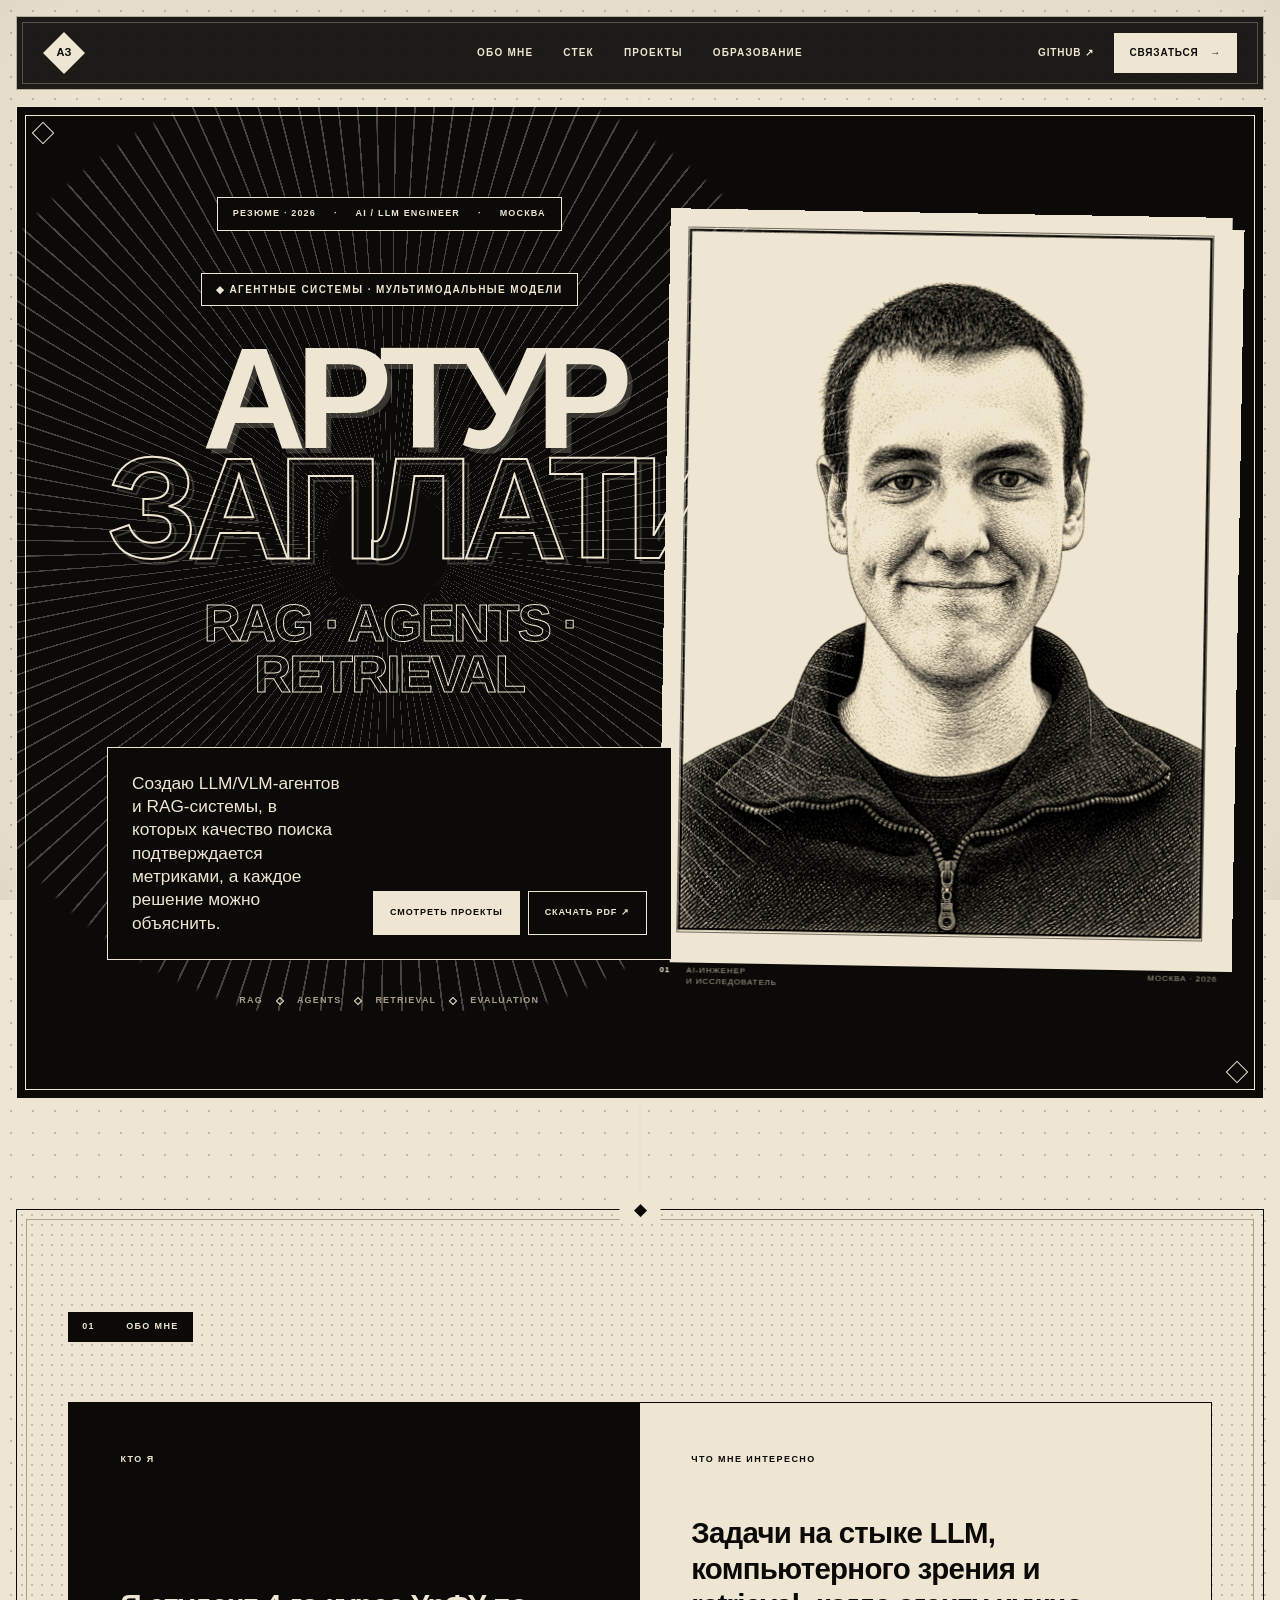
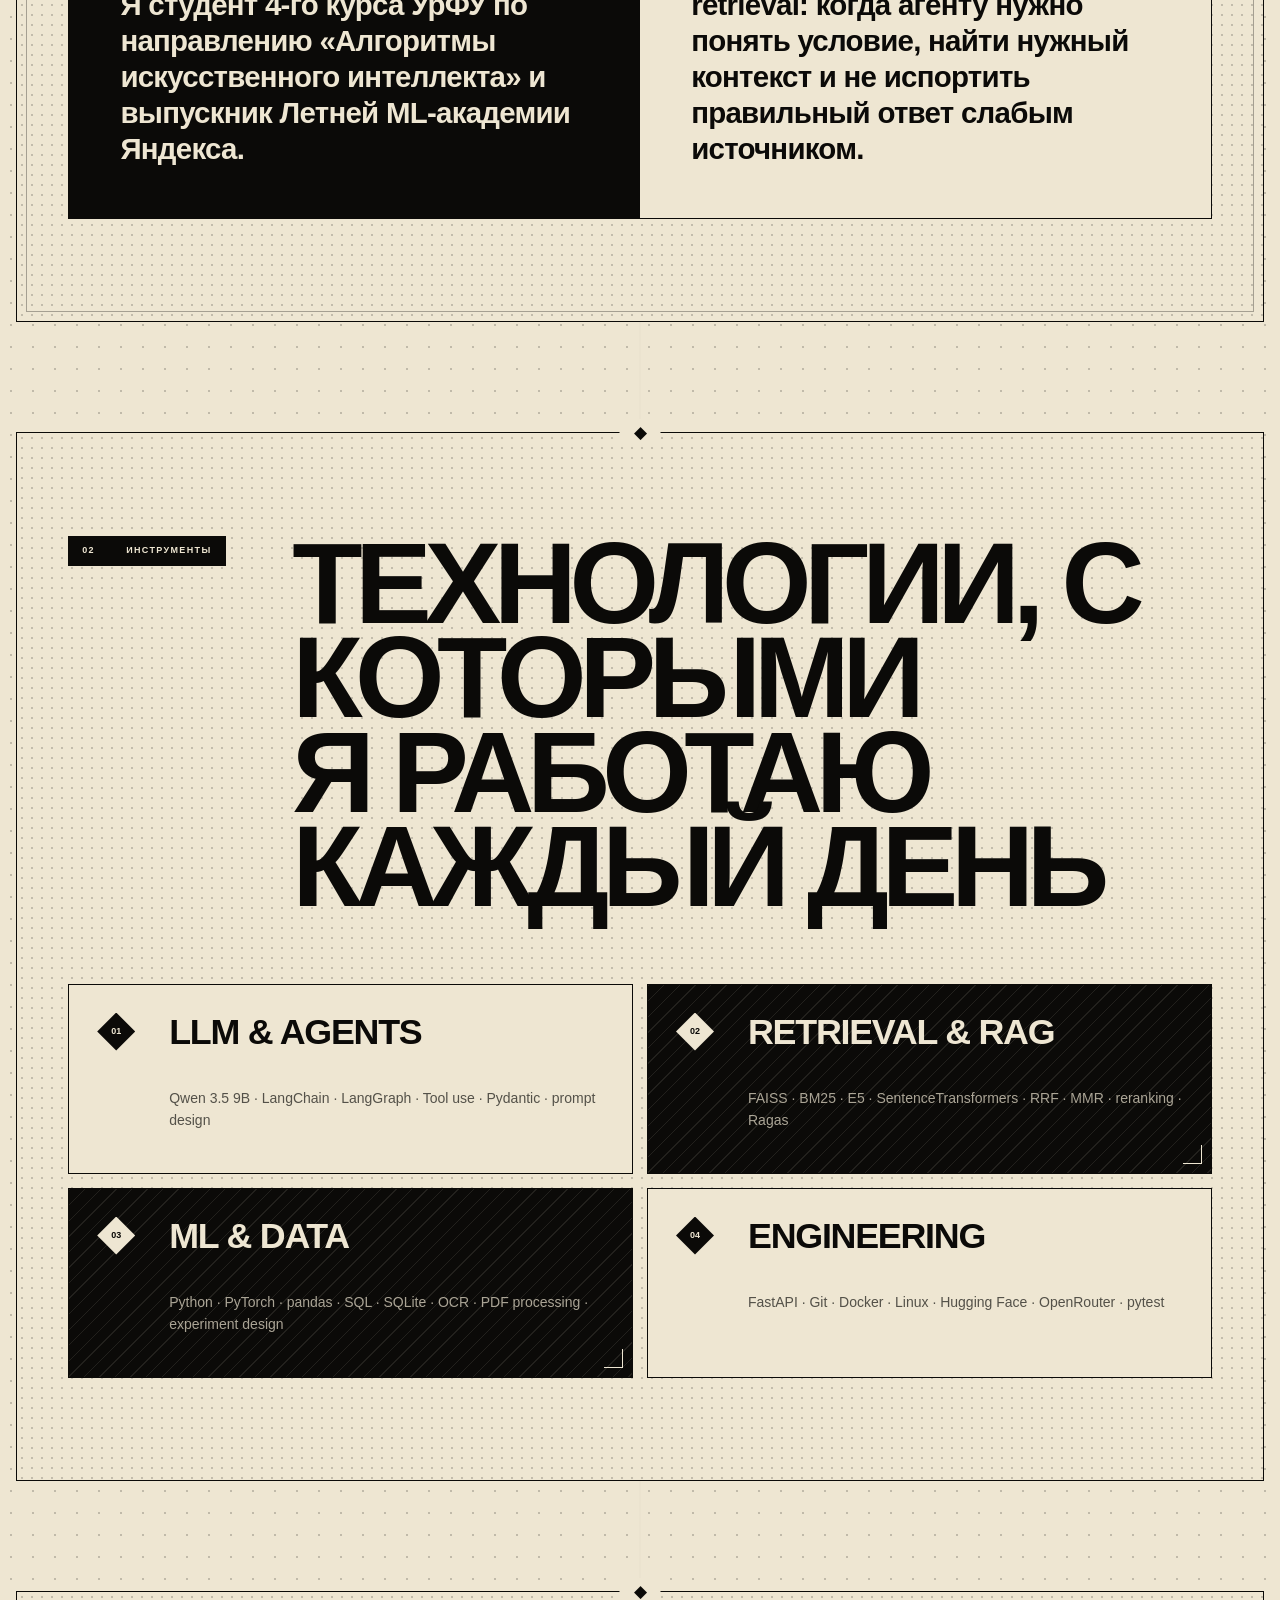
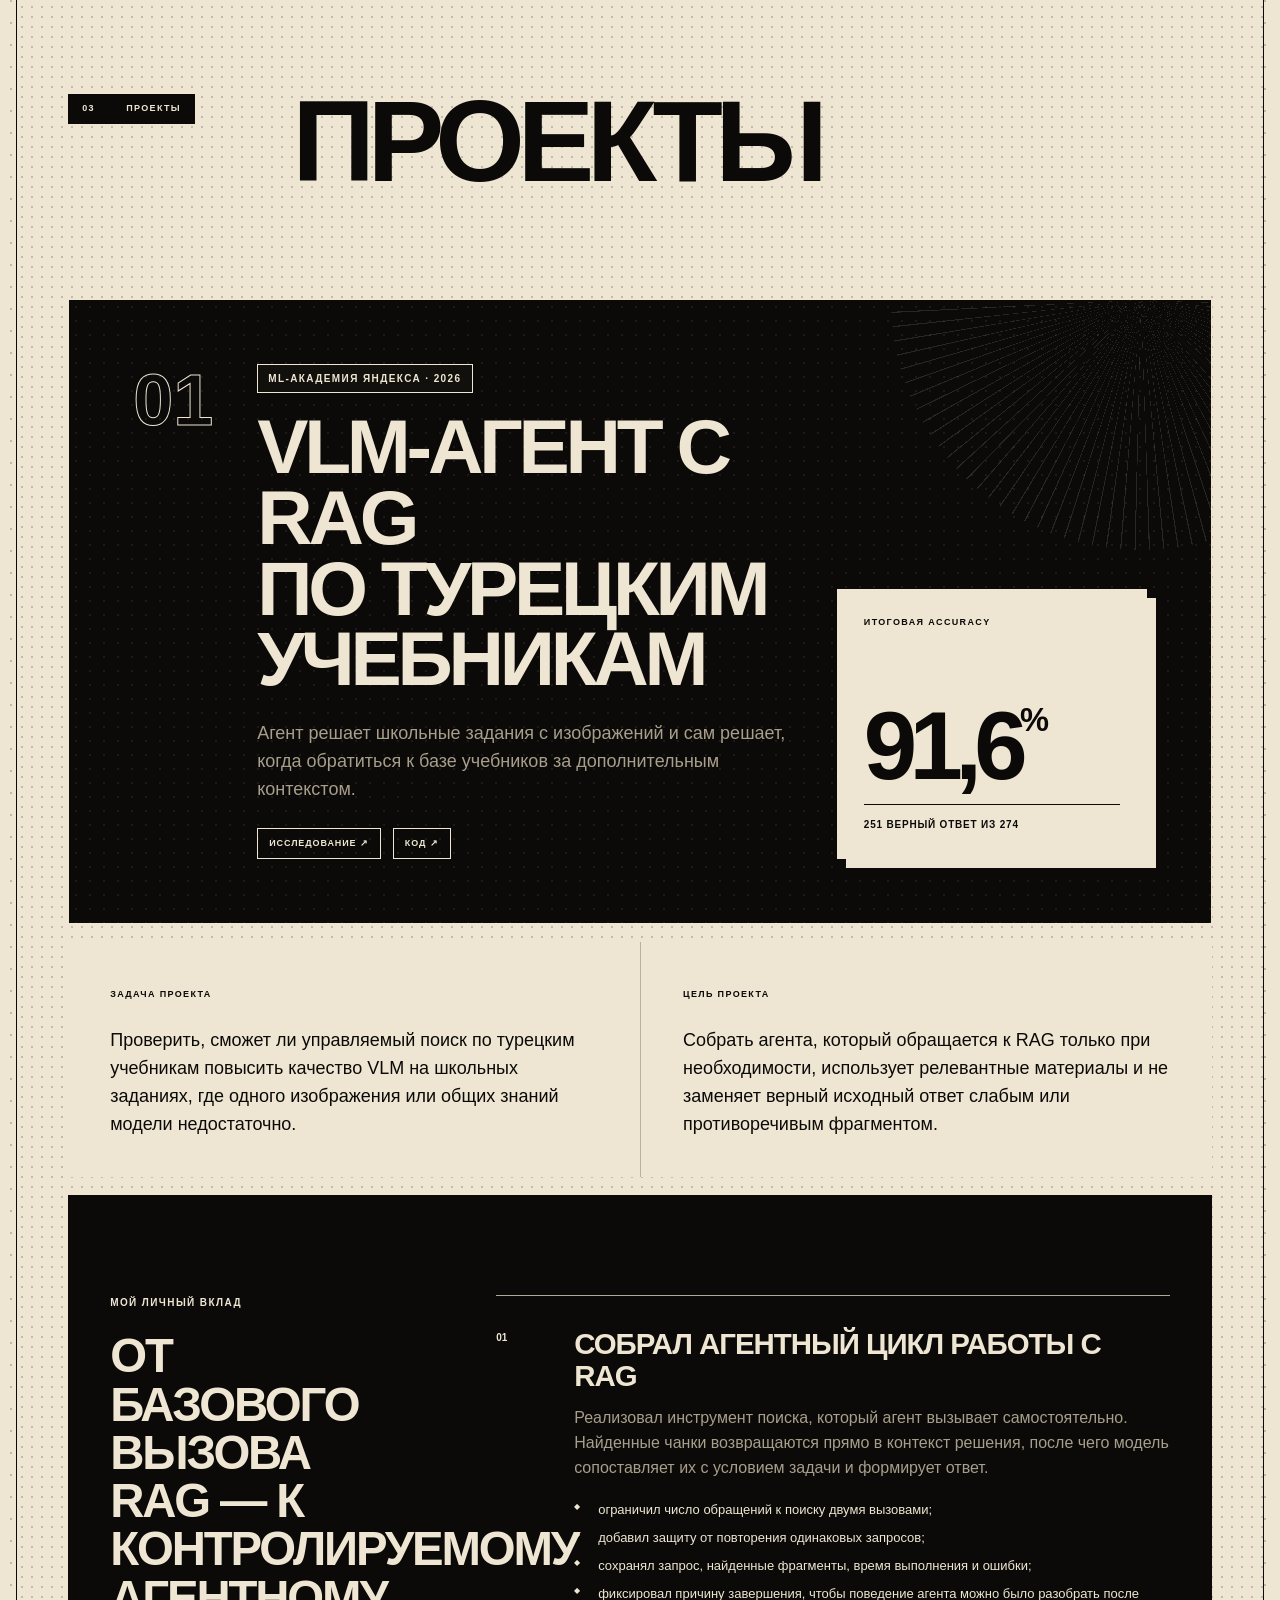
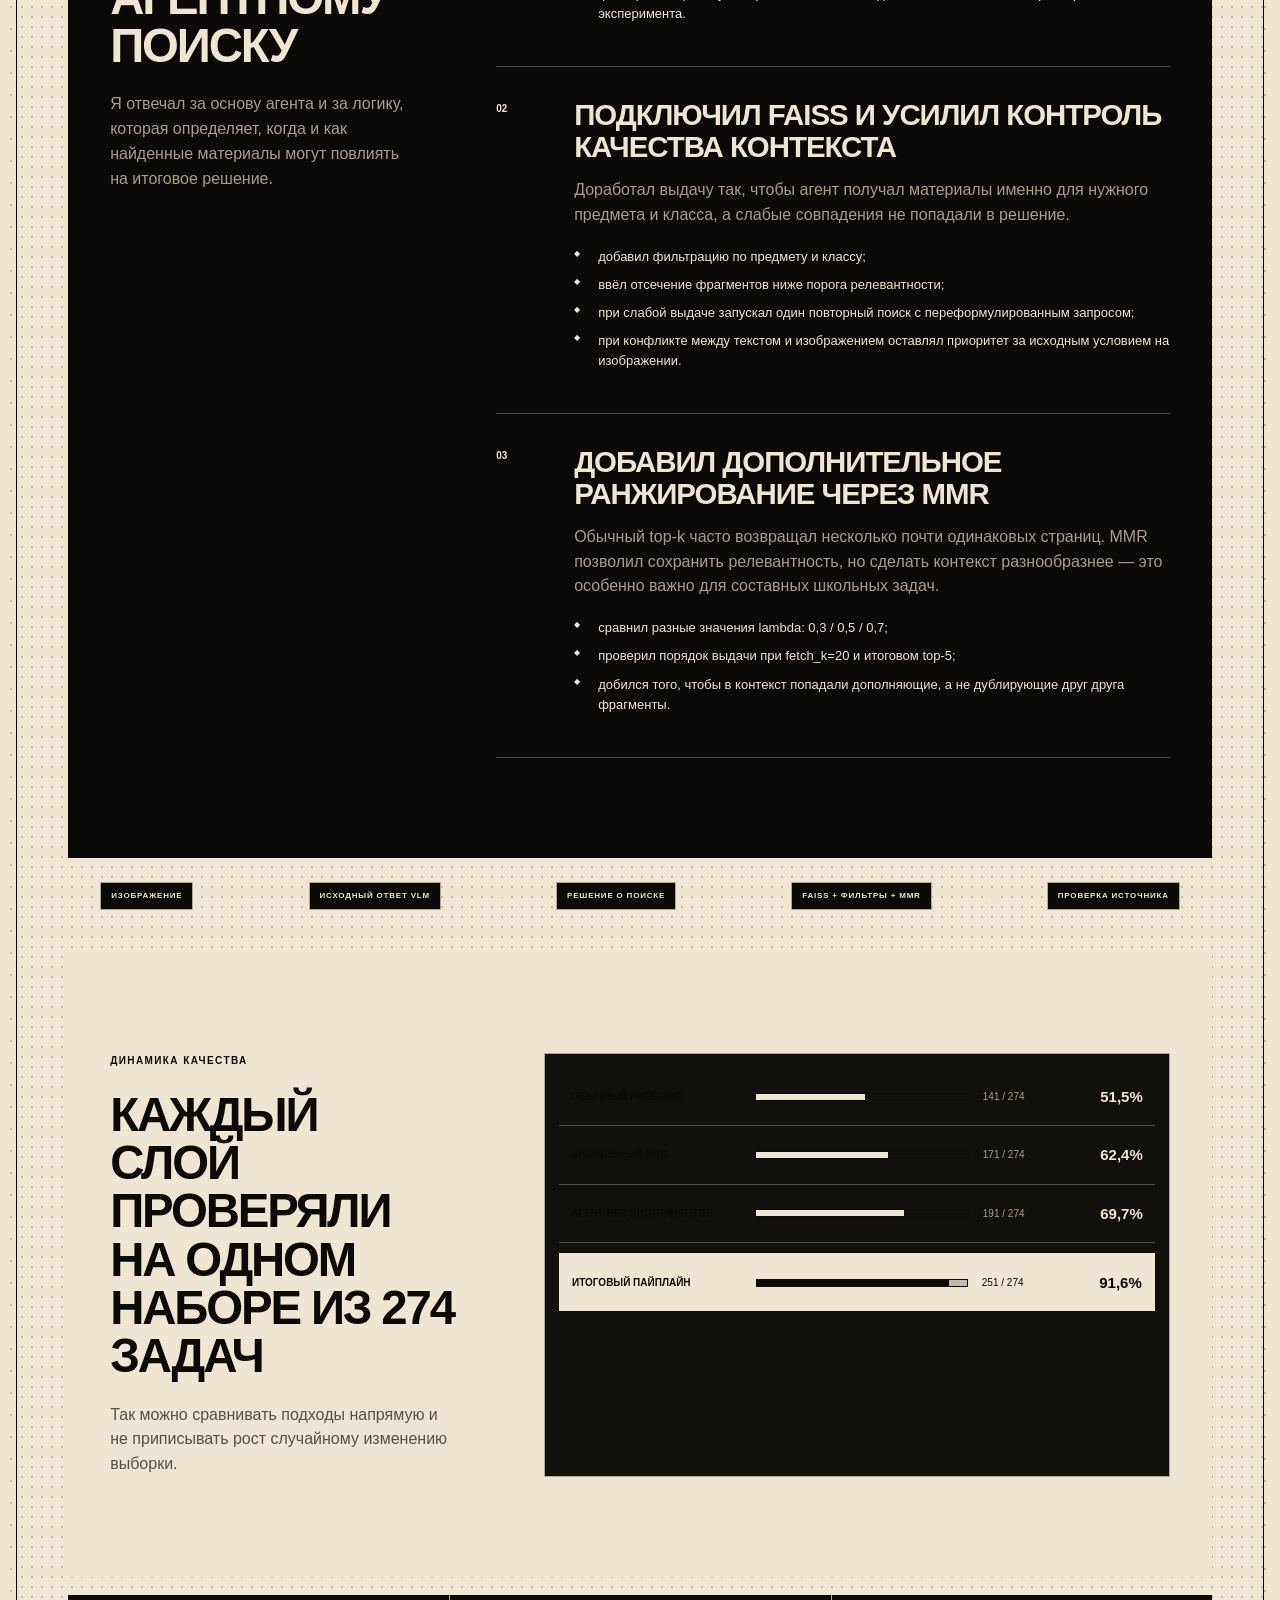
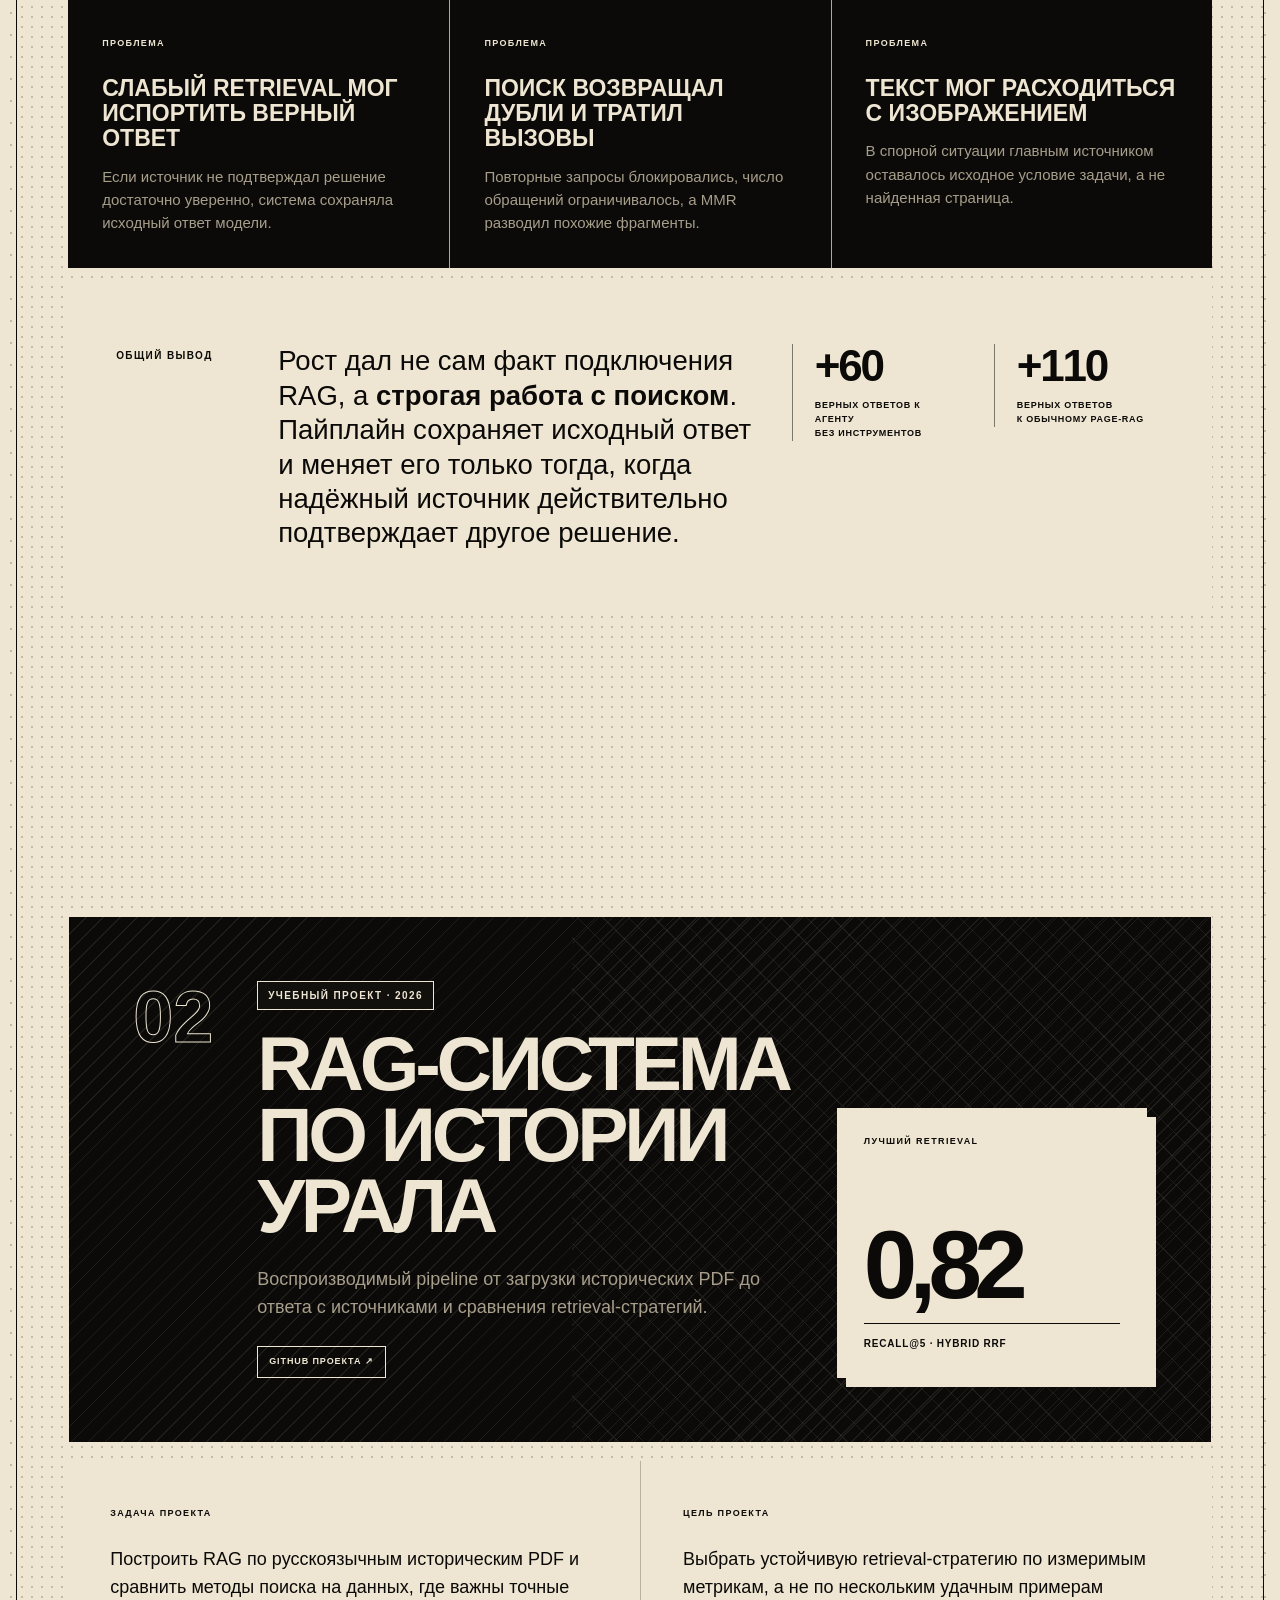
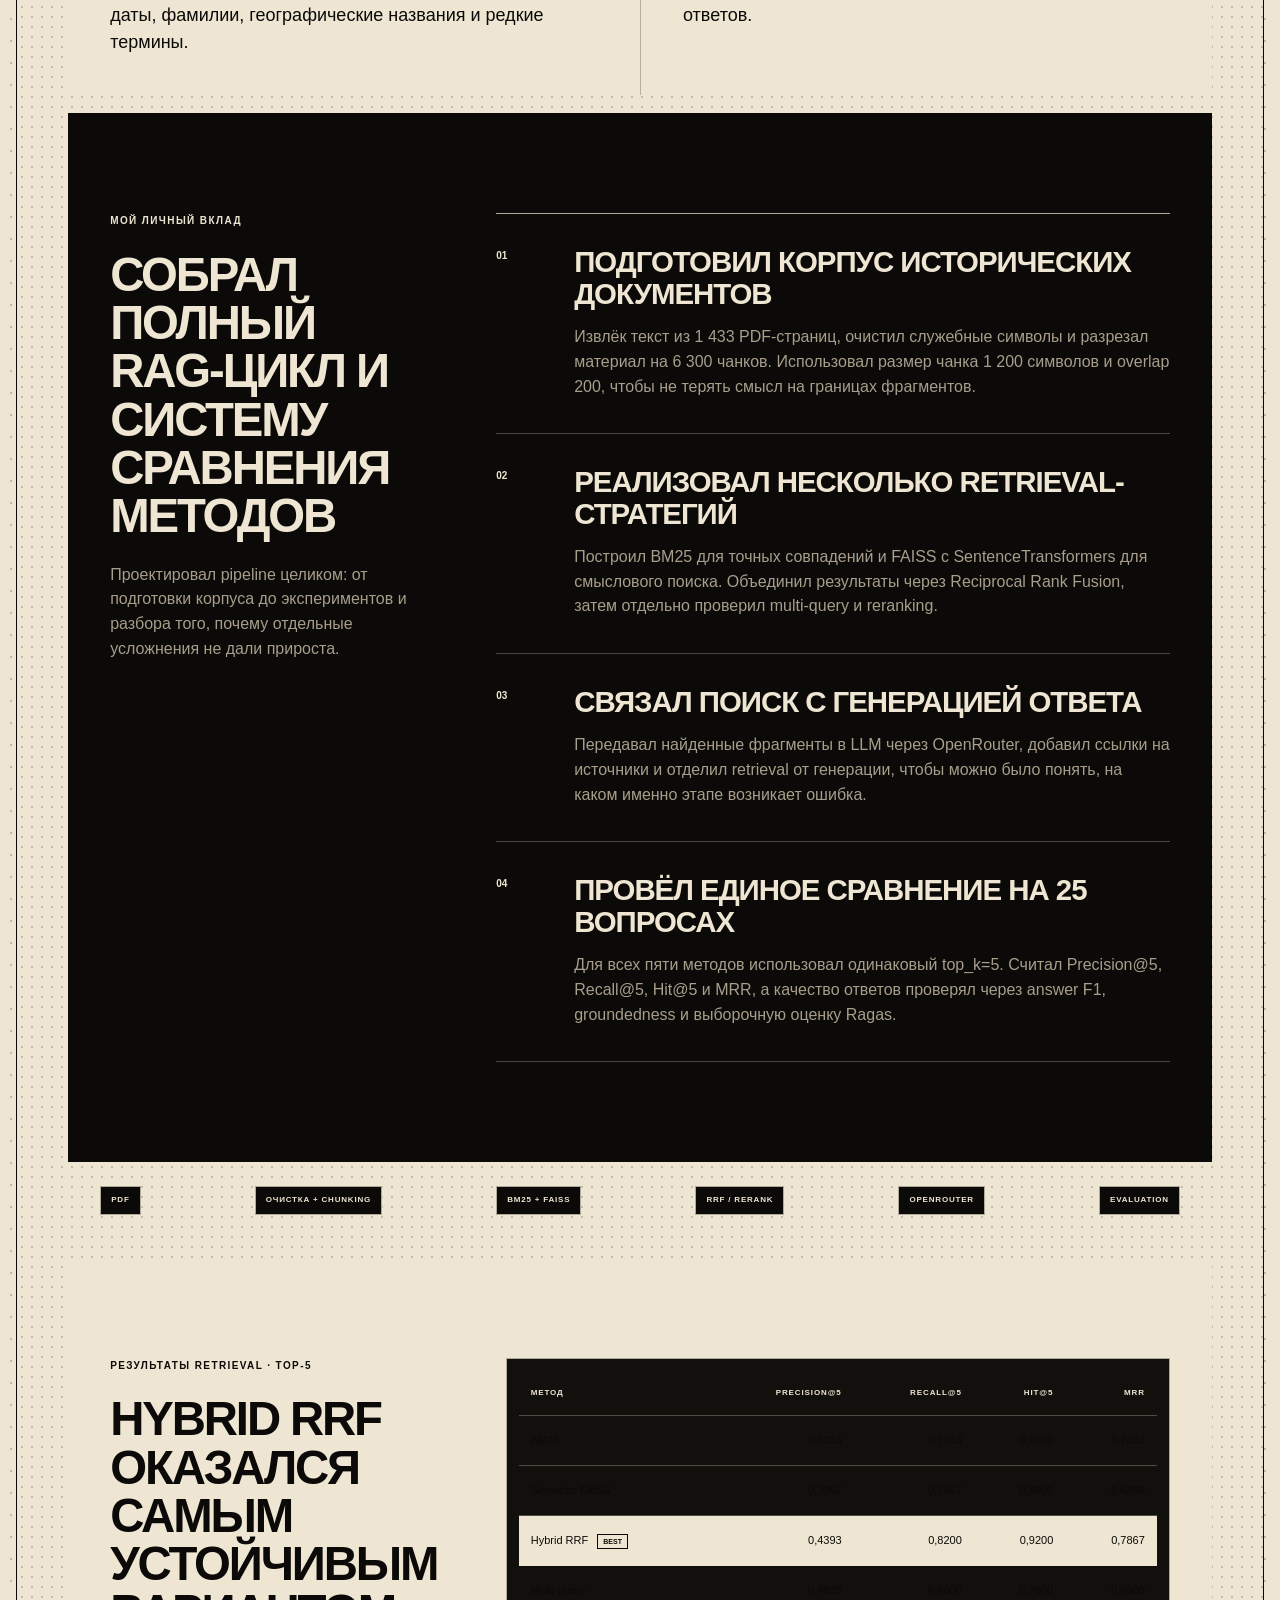
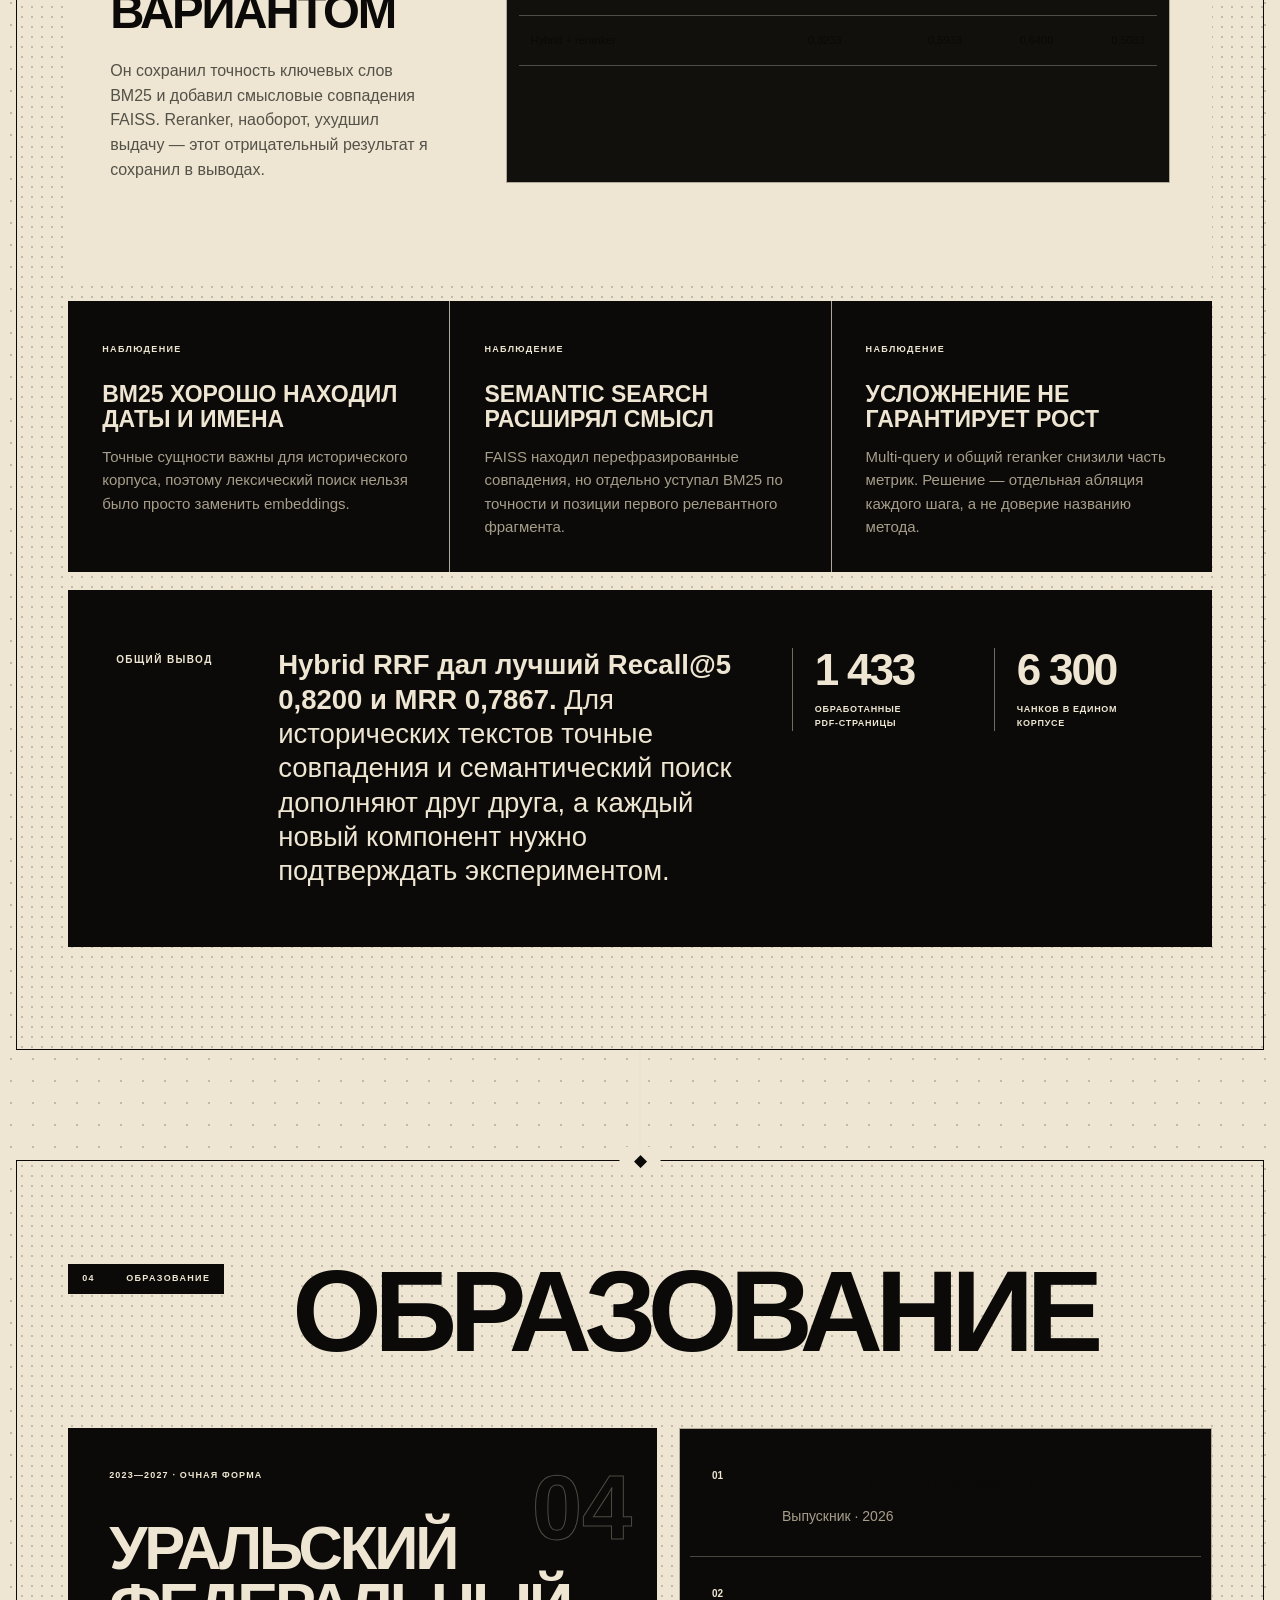
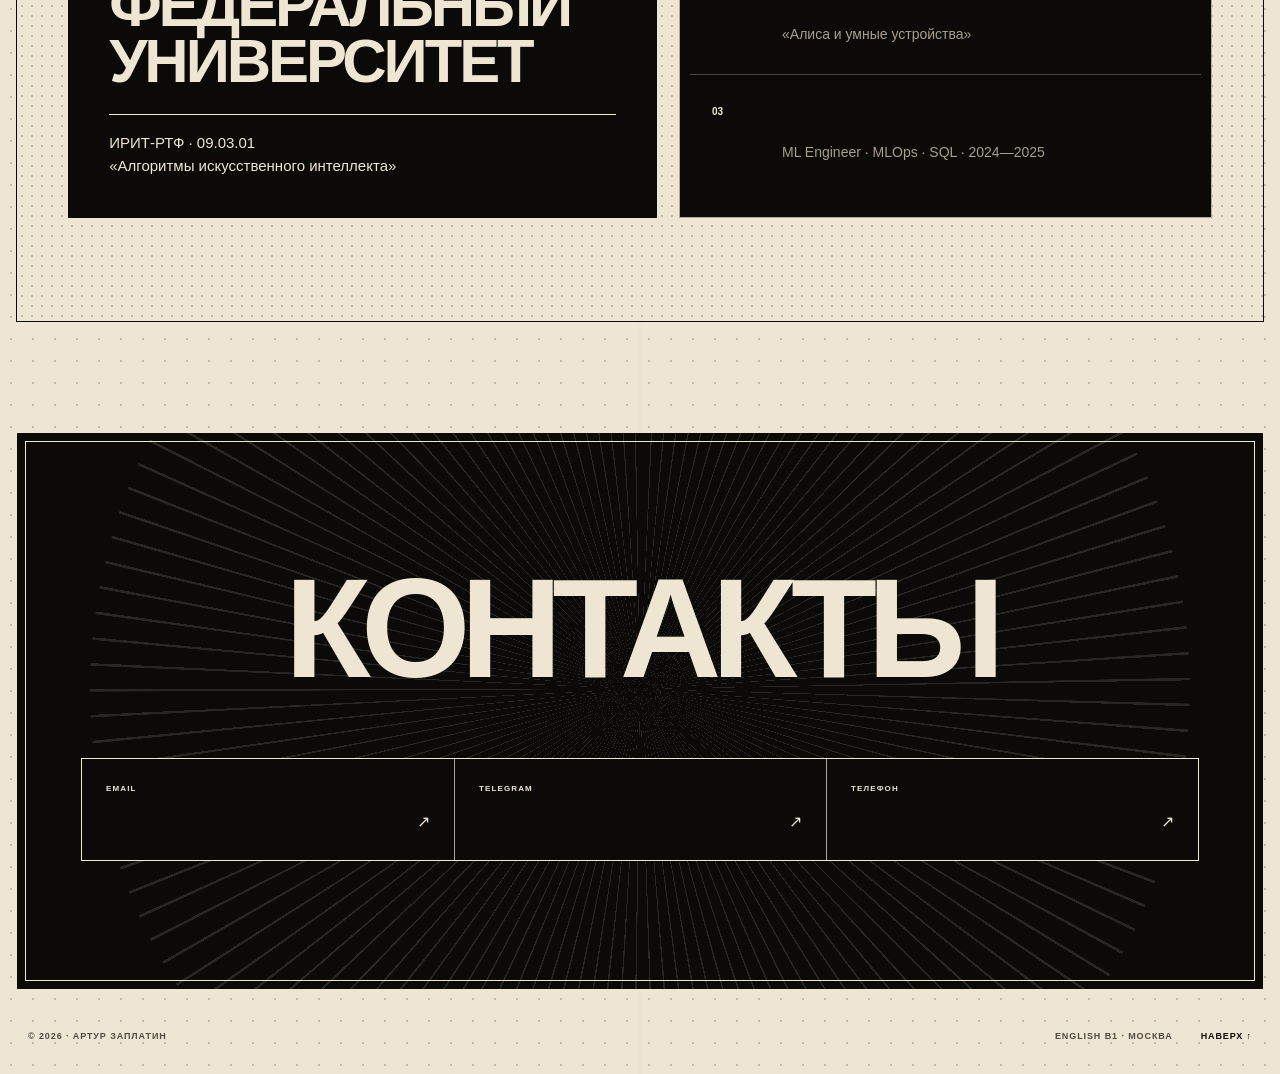
==== docs/index.html @ b4f26b86 "Refine visual hierarchy and project rhythm" ====
<!doctype html>
<html lang="ru">
  <head>
    <meta charset="UTF-8" />
    <meta name="viewport" content="width=device-width, initial-scale=1.0" />
    <meta name="theme-color" content="#0b0a08" />
    <meta name="description" content="Артур Заплатин — AI / LLM Engineer. Агентные RAG-системы, VLM, retrieval и оценка качества." />
    <meta property="og:title" content="Артур Заплатин — AI / LLM Engineer" />
    <meta property="og:description" content="LLM/VLM-агенты, RAG, retrieval и воспроизводимая оценка качества." />
    <meta property="og:type" content="website" />
    <meta property="og:url" content="https://zaplatinartur.github.io/Resume/" />
    <meta property="og:image" content="https://zaplatinartur.github.io/Resume/assets/og-monochrome.png" />
    <meta property="og:image:alt" content="Артур Заплатин — AI / LLM Engineer" />
    <meta name="twitter:card" content="summary_large_image" />
    <meta name="twitter:title" content="Артур Заплатин — AI / LLM Engineer" />
    <meta name="twitter:description" content="Агентные RAG-системы, VLM и измеримое качество retrieval." />
    <meta name="twitter:image" content="https://zaplatinartur.github.io/Resume/assets/og-monochrome.png" />
    <title>Артур Заплатин — AI / LLM Engineer</title>
    <link rel="icon" href="./assets/artur-engraving.png" type="image/png" />
    <link rel="stylesheet" href="./styles.css" />
  </head>
  <body class="poster-site">
    <a class="skip-link" href="#content">Перейти к содержанию</a>

    <header class="site-header">
      <a class="wordmark" href="#top" aria-label="В начало страницы">АЗ</a>
      <nav class="nav" id="main-nav" aria-label="Основная навигация">
        <a href="#about">Обо мне</a>
        <a href="#expertise">Стек</a>
        <a href="#projects">Проекты</a>
        <a href="#education">Образование</a>
      </nav>
      <div class="header-actions">
        <a class="header-link" href="https://github.com/ZaplatinArtur" target="_blank" rel="noreferrer">GitHub ↗</a>
        <a class="header-cta" href="mailto:arturzaplatin@gmail.com">Связаться <span>→</span></a>
        <button class="menu-toggle" type="button" aria-controls="main-nav" aria-expanded="false">
          <span></span><span></span><span></span><b class="sr-only">Открыть меню</b>
        </button>
      </div>
    </header>

    <main id="content">
      <section class="hero poster-hero" id="top">
        <div class="hero-copy">
          <div class="poster-rays" aria-hidden="true"></div>
          <div class="hero-meta"><span>РЕЗЮМЕ · 2026</span><span>AI / LLM ENGINEER</span><span>МОСКВА</span></div>
          <p class="overline">◆ АГЕНТНЫЕ СИСТЕМЫ · МУЛЬТИМОДАЛЬНЫЕ МОДЕЛИ</p>
          <h1><span>Артур</span><span>Заплатин</span></h1>
          <p class="hero-outline-title">RAG · AGENTS · RETRIEVAL</p>
          <div class="hero-summary">
            <p>Создаю LLM/VLM-агентов и RAG-системы, в которых качество поиска подтверждается метриками, а каждое решение можно объяснить.</p>
            <div class="hero-actions">
              <a class="button button-dark" href="#projects">Смотреть проекты</a>
              <a class="button button-line" href="./Artur_Zaplatin_Resume.pdf" target="_blank">Скачать PDF ↗</a>
            </div>
          </div>
          <div class="specialization" aria-label="Специализация"><span>RAG</span><i></i><span>AGENTS</span><i></i><span>RETRIEVAL</span><i></i><span>EVALUATION</span></div>
        </div>

        <figure class="hero-portrait">
          <div class="portrait-frame"><img src="./assets/artur-engraving.png" alt="Артур Заплатин — портрет в технике книжной гравюры" /></div>
          <figcaption><b>01</b><span>AI-инженер<br />и исследователь</span><em>Москва · 2026</em></figcaption>
        </figure>
      </section>

      <section class="manifesto reveal" id="about">
        <div class="section-label"><span>01</span><p>Обо мне</p></div>
        <div class="manifesto-body">
          <div class="manifesto-note">
            <article><span>КТО Я</span><p>Я студент 4-го курса УрФУ по направлению «Алгоритмы искусственного интеллекта» и выпускник Летней ML-академии Яндекса.</p></article>
            <article><span>ЧТО МНЕ ИНТЕРЕСНО</span><p>Задачи на стыке LLM, компьютерного зрения и retrieval: когда агенту нужно понять условие, найти нужный контекст и не испортить правильный ответ слабым источником.</p></article>
          </div>
        </div>
      </section>

      <section class="expertise section" id="expertise">
        <div class="section-head reveal">
          <div class="section-label"><span>02</span><p>Инструменты</p></div>
          <h2>Технологии, с которыми<br />я работаю каждый день</h2>
        </div>
        <div class="expertise-list reveal">
          <article><span>01</span><h3>LLM & Agents</h3><p>Qwen 3.5 9B · LangChain · LangGraph · Tool use · Pydantic · prompt design</p></article>
          <article><span>02</span><h3>Retrieval & RAG</h3><p>FAISS · BM25 · E5 · SentenceTransformers · RRF · MMR · reranking · Ragas</p></article>
          <article><span>03</span><h3>ML & Data</h3><p>Python · PyTorch · pandas · SQL · SQLite · OCR · PDF processing · experiment design</p></article>
          <article><span>04</span><h3>Engineering</h3><p>FastAPI · Git · Docker · Linux · Hugging Face · OpenRouter · pytest</p></article>
        </div>
      </section>

      <section class="projects section" id="projects">
        <div class="section-head reveal">
          <div class="section-label"><span>03</span><p>Проекты</p></div>
          <h2>Проекты</h2>
        </div>

        <article class="case-study case-vlm" id="vlm-agent">
          <header class="case-hero reveal">
            <div class="case-number">01</div>
            <div class="case-title">
              <p class="eyebrow">ML-АКАДЕМИЯ ЯНДЕКСА · 2026</p>
              <h3>VLM-агент с RAG<br />по турецким учебникам</h3>
              <p class="case-deck">Агент решает школьные задания с изображений и сам решает, когда обратиться к базе учебников за дополнительным контекстом.</p>
              <div class="case-links">
                <a href="https://zaplatinartur.github.io/VLM_agent_turkish_textbook_ML_academy_Yandex/" target="_blank" rel="noreferrer">Исследование ↗</a>
                <a href="https://github.com/ZaplatinArtur/VLM_agent_turkish_textbook_ML_academy_Yandex" target="_blank" rel="noreferrer">Код ↗</a>
              </div>
            </div>
            <div class="case-score"><span>ИТОГОВАЯ ACCURACY</span><strong>91,6<sup>%</sup></strong><p>251 верный ответ из 274</p></div>
          </header>

          <div class="brief-grid reveal">
            <article><span>ЗАДАЧА ПРОЕКТА</span><p>Проверить, сможет ли управляемый поиск по турецким учебникам повысить качество VLM на школьных заданиях, где одного изображения или общих знаний модели недостаточно.</p></article>
            <article><span>ЦЕЛЬ ПРОЕКТА</span><p>Собрать агента, который обращается к RAG только при необходимости, использует релевантные материалы и не заменяет верный исходный ответ слабым или противоречивым фрагментом.</p></article>
          </div>

          <section class="contribution reveal">
            <div class="contribution-intro">
              <p class="eyebrow">МОЙ ЛИЧНЫЙ ВКЛАД</p>
              <h4>От базового вызова RAG — к контролируемому агентному поиску</h4>
              <p>Я отвечал за основу агента и за логику, которая определяет, когда и как найденные материалы могут повлиять на итоговое решение.</p>
            </div>
            <div class="contribution-list">
              <article>
                <span class="contribution-number">01</span>
                <div><h5>Собрал агентный цикл работы с RAG</h5><p>Реализовал инструмент поиска, который агент вызывает самостоятельно. Найденные чанки возвращаются прямо в контекст решения, после чего модель сопоставляет их с условием задачи и формирует ответ.</p><ul><li>ограничил число обращений к поиску двумя вызовами;</li><li>добавил защиту от повторения одинаковых запросов;</li><li>сохранял запрос, найденные фрагменты, время выполнения и ошибки;</li><li>фиксировал причину завершения, чтобы поведение агента можно было разобрать после эксперимента.</li></ul></div>
              </article>
              <article>
                <span class="contribution-number">02</span>
                <div><h5>Подключил FAISS и усилил контроль качества контекста</h5><p>Доработал выдачу так, чтобы агент получал материалы именно для нужного предмета и класса, а слабые совпадения не попадали в решение.</p><ul><li>добавил фильтрацию по предмету и классу;</li><li>ввёл отсечение фрагментов ниже порога релевантности;</li><li>при слабой выдаче запускал один повторный поиск с переформулированным запросом;</li><li>при конфликте между текстом и изображением оставлял приоритет за исходным условием на изображении.</li></ul></div>
              </article>
              <article>
                <span class="contribution-number">03</span>
                <div><h5>Добавил дополнительное ранжирование через MMR</h5><p>Обычный top-k часто возвращал несколько почти одинаковых страниц. MMR позволил сохранить релевантность, но сделать контекст разнообразнее — это особенно важно для составных школьных задач.</p><ul><li>сравнил разные значения lambda: 0,3 / 0,5 / 0,7;</li><li>проверил порядок выдачи при fetch_k=20 и итоговом top-5;</li><li>добился того, чтобы в контекст попадали дополняющие, а не дублирующие друг друга фрагменты.</li></ul></div>
              </article>
            </div>
          </section>

          <div class="pipeline reveal" aria-label="Логика итогового пайплайна">
            <span>Изображение</span><i>→</i><span>Исходный ответ VLM</span><i>→</i><span>Решение о поиске</span><i>→</i><span>FAISS + фильтры + MMR</span><i>→</i><span>Проверка источника</span>
          </div>

          <section class="experiments reveal">
            <div class="experiments-copy">
              <p class="eyebrow">ДИНАМИКА КАЧЕСТВА</p>
              <h4>Каждый слой проверяли на одном наборе из 274 задач</h4>
              <p>Так можно сравнивать подходы напрямую и не приписывать рост случайному изменению выборки.</p>
            </div>
            <div class="metric-list">
              <div><span>Обычный page-RAG</span><i style="--value:51.5%"></i><strong>141 / 274</strong><b>51,5%</b></div>
              <div><span>Визуальный RAG</span><i style="--value:62.4%"></i><strong>171 / 274</strong><b>62,4%</b></div>
              <div><span>Агент без инструментов</span><i style="--value:69.7%"></i><strong>191 / 274</strong><b>69,7%</b></div>
              <div class="metric-winner"><span>Итоговый пайплайн</span><i style="--value:91.6%"></i><strong>251 / 274</strong><b>91,6%</b></div>
            </div>
          </section>

          <div class="problem-grid reveal">
            <article><span>ПРОБЛЕМА</span><h5>Слабый retrieval мог испортить верный ответ</h5><p>Если источник не подтверждал решение достаточно уверенно, система сохраняла исходный ответ модели.</p></article>
            <article><span>ПРОБЛЕМА</span><h5>Поиск возвращал дубли и тратил вызовы</h5><p>Повторные запросы блокировались, число обращений ограничивалось, а MMR разводил похожие фрагменты.</p></article>
            <article><span>ПРОБЛЕМА</span><h5>Текст мог расходиться с изображением</h5><p>В спорной ситуации главным источником оставалось исходное условие задачи, а не найденная страница.</p></article>
          </div>

          <footer class="case-conclusion reveal">
            <p class="eyebrow">ОБЩИЙ ВЫВОД</p>
            <p>Рост дал не сам факт подключения RAG, а <strong>строгая работа с поиском</strong>. Пайплайн сохраняет исходный ответ и меняет его только тогда, когда надёжный источник действительно подтверждает другое решение.</p>
            <div><strong>+60</strong><span>верных ответов к агенту<br />без инструментов</span></div>
            <div><strong>+110</strong><span>верных ответов<br />к обычному page-RAG</span></div>
          </footer>
        </article>

        <article class="case-study case-ural" id="ural-rag">
          <header class="case-hero reveal">
            <div class="case-number">02</div>
            <div class="case-title">
              <p class="eyebrow">УЧЕБНЫЙ ПРОЕКТ · 2026</p>
              <h3>RAG-система<br />по истории Урала</h3>
              <p class="case-deck">Воспроизводимый pipeline от загрузки исторических PDF до ответа с источниками и сравнения retrieval-стратегий.</p>
              <div class="case-links"><a href="https://github.com/ZaplatinArtur/Ural_history_with_RAG" target="_blank" rel="noreferrer">GitHub проекта ↗</a></div>
            </div>
            <div class="case-score case-score-ural"><span>ЛУЧШИЙ RETRIEVAL</span><strong>0,82</strong><p>Recall@5 · Hybrid RRF</p></div>
          </header>

          <div class="brief-grid reveal">
            <article><span>ЗАДАЧА ПРОЕКТА</span><p>Построить RAG по русскоязычным историческим PDF и сравнить методы поиска на данных, где важны точные даты, фамилии, географические названия и редкие термины.</p></article>
            <article><span>ЦЕЛЬ ПРОЕКТА</span><p>Выбрать устойчивую retrieval-стратегию по измеримым метрикам, а не по нескольким удачным примерам ответов.</p></article>
          </div>

          <section class="contribution contribution-ural reveal">
            <div class="contribution-intro">
              <p class="eyebrow">МОЙ ЛИЧНЫЙ ВКЛАД</p>
              <h4>Собрал полный RAG-цикл и систему сравнения методов</h4>
              <p>Проектировал pipeline целиком: от подготовки корпуса до экспериментов и разбора того, почему отдельные усложнения не дали прироста.</p>
            </div>
            <div class="contribution-list">
              <article><span class="contribution-number">01</span><div><h5>Подготовил корпус исторических документов</h5><p>Извлёк текст из 1 433 PDF-страниц, очистил служебные символы и разрезал материал на 6 300 чанков. Использовал размер чанка 1 200 символов и overlap 200, чтобы не терять смысл на границах фрагментов.</p></div></article>
              <article><span class="contribution-number">02</span><div><h5>Реализовал несколько retrieval-стратегий</h5><p>Построил BM25 для точных совпадений и FAISS с SentenceTransformers для смыслового поиска. Объединил результаты через Reciprocal Rank Fusion, затем отдельно проверил multi-query и reranking.</p></div></article>
              <article><span class="contribution-number">03</span><div><h5>Связал поиск с генерацией ответа</h5><p>Передавал найденные фрагменты в LLM через OpenRouter, добавил ссылки на источники и отделил retrieval от генерации, чтобы можно было понять, на каком именно этапе возникает ошибка.</p></div></article>
              <article><span class="contribution-number">04</span><div><h5>Провёл единое сравнение на 25 вопросах</h5><p>Для всех пяти методов использовал одинаковый top_k=5. Считал Precision@5, Recall@5, Hit@5 и MRR, а качество ответов проверял через answer F1, groundedness и выборочную оценку Ragas.</p></div></article>
            </div>
          </section>

          <div class="pipeline reveal" aria-label="Архитектура RAG по истории Урала">
            <span>PDF</span><i>→</i><span>Очистка + chunking</span><i>→</i><span>BM25 + FAISS</span><i>→</i><span>RRF / rerank</span><i>→</i><span>OpenRouter</span><i>→</i><span>Evaluation</span>
          </div>

          <div class="table-block reveal">
            <div class="table-intro"><p class="eyebrow">РЕЗУЛЬТАТЫ RETRIEVAL · TOP-5</p><h4>Hybrid RRF оказался самым устойчивым вариантом</h4><p>Он сохранил точность ключевых слов BM25 и добавил смысловые совпадения FAISS. Reranker, наоборот, ухудшил выдачу — этот отрицательный результат я сохранил в выводах.</p></div>
            <div class="table-wrap" tabindex="0" aria-label="Таблица метрик retrieval">
              <table>
                <thead><tr><th>Метод</th><th>Precision@5</th><th>Recall@5</th><th>Hit@5</th><th>MRR</th></tr></thead>
                <tbody>
                  <tr><td>BM25</td><td>0,5033</td><td>0,7933</td><td>0,9200</td><td>0,7333</td></tr>
                  <tr><td>Semantic FAISS</td><td>0,3267</td><td>0,7467</td><td>0,8000</td><td>0,6280</td></tr>
                  <tr class="best-row"><td>Hybrid RRF <b>BEST</b></td><td>0,4393</td><td>0,8200</td><td>0,9200</td><td>0,7867</td></tr>
                  <tr><td>Multi-query</td><td>0,4933</td><td>0,6600</td><td>0,7600</td><td>0,6600</td></tr>
                  <tr><td>Hybrid + reranker</td><td>0,3233</td><td>0,5933</td><td>0,6400</td><td>0,5033</td></tr>
                </tbody>
              </table>
            </div>
          </div>

          <div class="problem-grid reveal">
            <article><span>НАБЛЮДЕНИЕ</span><h5>BM25 хорошо находил даты и имена</h5><p>Точные сущности важны для исторического корпуса, поэтому лексический поиск нельзя было просто заменить embeddings.</p></article>
            <article><span>НАБЛЮДЕНИЕ</span><h5>Semantic search расширял смысл</h5><p>FAISS находил перефразированные совпадения, но отдельно уступал BM25 по точности и позиции первого релевантного фрагмента.</p></article>
            <article><span>НАБЛЮДЕНИЕ</span><h5>Усложнение не гарантирует рост</h5><p>Multi-query и общий reranker снизили часть метрик. Решение — отдельная абляция каждого шага, а не доверие названию метода.</p></article>
          </div>

          <footer class="case-conclusion reveal">
            <p class="eyebrow">ОБЩИЙ ВЫВОД</p>
            <p><strong>Hybrid RRF дал лучший Recall@5 0,8200 и MRR 0,7867.</strong> Для исторических текстов точные совпадения и семантический поиск дополняют друг друга, а каждый новый компонент нужно подтверждать экспериментом.</p>
            <div><strong>1 433</strong><span>обработанные<br />PDF-страницы</span></div>
            <div><strong>6 300</strong><span>чанков в едином<br />корпусе</span></div>
          </footer>
        </article>
      </section>

      <section class="education section" id="education">
        <div class="section-head reveal">
          <div class="section-label"><span>04</span><p>Образование</p></div>
          <h2>Образование</h2>
        </div>
        <div class="education-layout reveal">
          <article class="education-main"><span>2023—2027 · ОЧНАЯ ФОРМА</span><h3>Уральский федеральный университет</h3><p>ИРИТ-РТФ · 09.03.01<br />«Алгоритмы искусственного интеллекта»</p></article>
          <ol>
            <li><span>01</span><div><b>Летняя ML-академия Яндекса</b><p>Выпускник · 2026</p></div></li>
            <li><span>02</span><div><b>Студкемп Яндекса</b><p>«Алиса и умные устройства»</p></div></li>
            <li><span>03</span><div><b>Karpov.courses</b><p>ML Engineer · MLOps · SQL · 2024—2025</p></div></li>
          </ol>
        </div>
      </section>

      <section class="contact" id="contact">
        <h2>Контакты</h2>
        <div class="contact-grid">
          <a href="mailto:arturzaplatin@gmail.com"><span>EMAIL</span><b>arturzaplatin@gmail.com</b><i>↗</i></a>
          <a href="https://t.me/ArturZaplatin" target="_blank" rel="noreferrer"><span>TELEGRAM</span><b>@ArturZaplatin</b><i>↗</i></a>
          <a href="tel:+79538208509"><span>ТЕЛЕФОН</span><b>+7 953 820-85-09</b><i>↗</i></a>
        </div>
      </section>
    </main>

    <footer class="site-footer"><span>© <span id="year">2026</span> · Артур Заплатин</span><div><span>English B1 · Москва</span><a href="#top">Наверх ↑</a></div></footer>
    <script src="./app.js"></script>
  </body>
</html>
---- docs/styles.css ----
:root {
  --bg: #0b0a08;
  --panel: #11100c;
  --panel-2: #17150f;
  --cream: #eee6d2;
  --gold: #eee6d2;
  --gold-dark: #0b0a08;
  --muted: #a79e8b;
  --line: rgba(238, 230, 210, .28);
  --line-strong: rgba(238, 230, 210, .72);
  --max: 1540px;
}

* { box-sizing: border-box; }
html { scroll-behavior: smooth; }
body {
  margin: 0;
  color: var(--bg);
  background-color: var(--cream);
  background-image:
    radial-gradient(rgba(11, 10, 8, .2) .75px, transparent .9px),
    linear-gradient(90deg, transparent 49.9%, rgba(11, 10, 8, .025) 50%, transparent 50.1%);
  background-size: 22px 22px, 100% 100%;
  font-family: Arial, Helvetica, sans-serif;
  font-size: 16px;
  line-height: 1.55;
}
body::before { content: ""; position: fixed; inset: 0; z-index: -2; pointer-events: none; box-shadow: inset 0 0 120px rgba(11, 10, 8, .08); }
a { color: inherit; text-decoration: none; }
button, a { -webkit-tap-highlight-color: transparent; }
img { max-width: 100%; }
.skip-link { position: fixed; z-index: 1000; left: 16px; top: -80px; padding: 10px 14px; background: var(--cream); color: var(--bg); }
.skip-link:focus { top: 16px; }
.sr-only { position: absolute; width: 1px; height: 1px; padding: 0; margin: -1px; overflow: hidden; clip: rect(0,0,0,0); white-space: nowrap; border: 0; }

.site-header {
  min-height: 74px;
  width: min(calc(100% - 32px), var(--max));
  margin: 16px auto 0;
  padding: 0 26px;
  display: grid;
  grid-template-columns: 1fr auto 1fr;
  align-items: center;
  border: 1px solid var(--line-strong);
  background: rgba(11, 10, 8, .92);
  color: var(--cream);
  position: relative;
  z-index: 20;
}
.site-header::after { content: ""; position: absolute; inset: 5px; border: 1px solid rgba(238, 230, 210, .28); pointer-events: none; }
.wordmark { z-index: 1; width: 42px; height: 42px; display: grid; place-items: center; clip-path: polygon(50% 0, 100% 50%, 50% 100%, 0 50%); background: var(--gold); color: var(--bg); font-size: 11px; font-weight: 900; }
.nav { z-index: 1; display: flex; gap: 30px; font-size: 10px; font-weight: 800; letter-spacing: .12em; text-transform: uppercase; }
.nav a, .header-link { transition: color .2s ease; }
.nav a:hover, .header-link:hover { color: var(--gold); }
.header-actions { z-index: 1; justify-self: end; display: flex; align-items: center; gap: 20px; }
.header-link { font-size: 10px; font-weight: 800; letter-spacing: .08em; text-transform: uppercase; }
.header-cta { padding: 11px 15px; border: 1px solid var(--gold); background: var(--gold); color: var(--bg); font-size: 10px; font-weight: 900; letter-spacing: .08em; text-transform: uppercase; }
.header-cta span { margin-left: 8px; }
.menu-toggle { display: none; z-index: 1; width: 42px; height: 42px; padding: 10px; border: 1px solid var(--cream); background: transparent; }
.menu-toggle span { display: block; height: 1px; margin: 5px 0; background: var(--cream); }

.hero, .section, .manifesto { width: min(calc(100% - 32px), var(--max)); margin: 0 auto; }
.hero {
  min-height: calc(100vh - 106px);
  display: grid;
  grid-template-columns: minmax(0, 1.16fr) minmax(360px, .84fr);
  gap: 0;
  align-items: center;
  margin-top: 16px;
  padding: 26px;
  border: 1px solid var(--cream);
  outline: 1px solid var(--cream);
  outline-offset: -10px;
  background: rgba(11, 10, 8, .48);
  background-color: var(--bg);
  color: var(--cream);
  position: relative;
  overflow: hidden;
}
.hero::before, .hero::after { content: ""; position: absolute; width: 14px; height: 14px; border: 1px solid var(--gold); transform: rotate(45deg); }
.hero::before { left: 18px; top: 18px; }
.hero::after { right: 18px; bottom: 18px; }
.hero-copy { min-width: 0; position: relative; z-index: 3; padding: clamp(30px, 5vw, 74px); text-align: center; }
.poster-rays { position: absolute; z-index: -1; width: min(78vw, 930px); aspect-ratio: 1; left: 50%; top: 44%; transform: translate(-50%, -50%); opacity: .27; background: repeating-conic-gradient(from -4deg, transparent 0deg 2.25deg, var(--gold) 2.3deg 2.5deg); mask-image: radial-gradient(circle, transparent 0 9%, #000 10% 73%, transparent 74%); }
.hero-meta { width: fit-content; max-width: 100%; margin: 0 auto 42px; padding: 9px 15px; display: flex; justify-content: center; gap: 10px 18px; flex-wrap: wrap; border: 1px solid var(--cream); background: var(--bg); color: var(--cream); font-size: 9px; font-weight: 900; letter-spacing: .13em; }
.hero-meta span + span::before { content: "·"; margin-right: 18px; color: var(--gold); }
.overline, .eyebrow { color: var(--gold); font-size: 10px; font-weight: 900; letter-spacing: .14em; }
.hero .overline { width: fit-content; margin: 0 auto 38px; padding: 8px 14px; border: 1px solid var(--gold); background: var(--bg); color: var(--cream); }
.hero h1 { position: relative; z-index: 4; margin: 0 -8% 0 0; font-size: clamp(82px, 11.3vw, 190px); font-weight: 900; line-height: .76; letter-spacing: -.075em; text-transform: uppercase; filter: drop-shadow(5px 5px 0 rgba(238, 230, 210, .2)); }
.hero h1 span { display: block; }
.hero h1 span:first-child { color: var(--cream); }
.hero h1 span:last-child { color: transparent; -webkit-text-stroke: 2px var(--cream); text-stroke: 2px var(--cream); }
.hero-outline-title { margin: 34px 0 46px; color: transparent; -webkit-text-stroke: 1px var(--gold); font-size: clamp(25px, 4vw, 62px); font-weight: 900; line-height: 1; letter-spacing: -.035em; }
.hero-summary { max-width: 950px; margin: 0 auto; padding: 24px; display: grid; grid-template-columns: minmax(0, 1fr) auto; gap: 28px; align-items: end; border: 1px solid var(--cream); background: var(--bg); text-align: left; }
.hero-summary > p { max-width: 660px; margin: 0; color: var(--cream); font-size: clamp(17px, 1.35vw, 22px); line-height: 1.35; }
.hero-actions { display: flex; gap: 8px; flex-wrap: wrap; }
.button { min-height: 44px; padding: 0 16px; display: inline-flex; align-items: center; justify-content: center; border: 1px solid var(--cream); font-size: 9px; font-weight: 900; letter-spacing: .1em; text-transform: uppercase; transition: transform .2s ease, background .2s ease, color .2s ease; }
.button:hover { transform: translateY(-2px); }
.button-dark { border-color: var(--gold); background: var(--gold); color: var(--bg); }
.button-dark:hover { background: var(--cream); border-color: var(--cream); }
.button-line:hover { background: var(--cream); color: var(--bg); }
.specialization { display: flex; align-items: center; justify-content: center; gap: 14px; margin-top: 34px; color: var(--muted); font-size: 9px; font-weight: 800; letter-spacing: .13em; }
.specialization i { width: 6px; height: 6px; border: 1px solid var(--gold); transform: rotate(45deg); }
.hero-portrait { z-index: 2; width: 112%; max-width: 590px; align-self: center; margin: 22px 28px 22px -72px; transform: rotate(1deg); }
.portrait-frame { position: relative; padding: 9px; border: 1px solid var(--gold); background: var(--cream); box-shadow: 12px 12px 0 var(--gold); }
.portrait-frame::before { content: ""; position: absolute; inset: 17px; border: 1px solid rgba(11, 10, 8, .55); pointer-events: none; }
.hero-portrait img { display: block; width: 100%; aspect-ratio: .75; object-fit: cover; filter: grayscale(1) sepia(.18) contrast(1.22); mix-blend-mode: multiply; }
.hero-portrait figcaption { display: grid; grid-template-columns: auto 1fr auto; gap: 16px; padding: 15px 2px 0; color: var(--muted); font-size: 8px; line-height: 1.35; letter-spacing: .11em; text-transform: uppercase; }
.hero-portrait figcaption b { color: var(--gold); }
.hero-portrait figcaption em { font-style: normal; text-align: right; }

.manifesto, .section { position: relative; margin-top: 110px; padding: clamp(70px, 8vw, 124px) clamp(22px, 4vw, 62px); border: 1px solid var(--bg); background-color: var(--cream); background-image: radial-gradient(rgba(11, 10, 8, .2) .7px, transparent .85px); background-size: 10px 10px; color: var(--bg); }
.manifesto::before { content: ""; position: absolute; inset: 9px; border: 1px solid rgba(11, 10, 8, .32); pointer-events: none; }
.section::before { display: none; }
.manifesto::after, .section::after { content: "◆"; position: absolute; left: 50%; top: -14px; transform: translateX(-50%); padding: 0 14px; background: var(--cream); color: var(--bg); font-size: 17px; line-height: 28px; }
.section-label { position: relative; z-index: 1; width: fit-content; display: grid; grid-template-columns: 34px auto; align-items: center; gap: 10px; padding: 7px 13px; border: 1px solid var(--bg); background: var(--bg); color: var(--cream); font-size: 9px; font-weight: 900; letter-spacing: .15em; text-transform: uppercase; }
.section-label span { color: var(--cream); }
.section-label p { margin: 0; }
.manifesto-body { position: relative; z-index: 1; margin-top: 60px; display: block; }
.manifesto-lead { margin: 0; font-size: clamp(38px, 5.1vw, 76px); font-weight: 900; line-height: 1.02; letter-spacing: -.05em; text-transform: uppercase; }
.manifesto-lead em { color: transparent; -webkit-text-stroke: 1px var(--bg); font-style: normal; }
.manifesto-note { width: 100%; display: grid; grid-template-columns: 1fr 1fr; padding: 0; border: 0; background: transparent; font-size: clamp(22px, 2.3vw, 35px); font-weight: 700; line-height: 1.22; letter-spacing: -.025em; }
.manifesto-note article { min-height: 340px; display: flex; flex-direction: column; justify-content: space-between; padding: clamp(32px, 4vw, 60px); border: 1px solid var(--bg); }
.manifesto-note article:first-child { background: var(--bg); color: var(--cream); }
.manifesto-note article:last-child { background: var(--cream); color: var(--bg); border-left: 0; }
.manifesto-note article > span { font-size: 9px; font-weight: 900; letter-spacing: .16em; }
.manifesto-note p { max-width: 680px; margin: 50px 0 0; }

.section-head { position: relative; z-index: 1; display: grid; grid-template-columns: 190px 1fr; gap: 34px; align-items: start; margin-bottom: 70px; }
.section-head h2 { margin: 0; color: var(--bg); font-size: clamp(72px, 9vw, 142px); font-weight: 900; line-height: .82; letter-spacing: -.065em; text-transform: uppercase; }

.expertise-list { position: relative; z-index: 1; display: grid; grid-template-columns: 1fr 1fr; gap: 14px; }
.expertise-list article { min-height: 190px; display: grid; grid-template-columns: 54px 1fr; gap: 18px; align-content: start; padding: 28px; border: 1px solid var(--bg); background: var(--cream); color: var(--bg); position: relative; transition: transform .2s ease; }
.expertise-list article::after { content: ""; position: absolute; right: 9px; bottom: 9px; width: 18px; height: 18px; border-right: 1px solid var(--gold); border-bottom: 1px solid var(--gold); }
.expertise-list article:hover { transform: translateY(-3px); }
.expertise-list article > span { width: 38px; height: 38px; display: grid; place-items: center; clip-path: polygon(50% 0, 100% 50%, 50% 100%, 0 50%); background: var(--bg); color: var(--cream); font-size: 9px; font-weight: 900; }
.expertise-list h3 { margin: 2px 0 20px; font-size: clamp(25px, 2.8vw, 40px); line-height: 1; letter-spacing: -.035em; text-transform: uppercase; }
.expertise-list p { grid-column: 2; margin: 0; color: rgba(11, 10, 8, .68); font-size: 14px; }
.expertise-list article:nth-child(2), .expertise-list article:nth-child(3) { background-color: var(--bg); background-image: repeating-linear-gradient(135deg, rgba(238,230,210,.1) 0 1px, transparent 1px 11px); color: var(--cream); }
.expertise-list article:nth-child(2) > span, .expertise-list article:nth-child(3) > span { background: var(--cream); color: var(--bg); }
.expertise-list article:nth-child(2) p, .expertise-list article:nth-child(3) p { color: rgba(238,230,210,.7); }

.projects { padding-bottom: clamp(70px, 8vw, 124px); }
.case-study { position: relative; z-index: 1; margin-top: 110px; padding: 0; border: 0; background: transparent; color: var(--cream); }
.case-study::before { display: none; }
.case-study + .case-study { margin-top: clamp(250px, 24vw, 380px); }
.case-hero { position: relative; display: grid; grid-template-columns: 90px minmax(0, 1fr) minmax(310px, .42fr); gap: 34px; align-items: end; padding: clamp(42px, 5vw, 72px); border: 1px solid var(--cream); background-color: var(--bg); overflow: hidden; }
.case-hero::after { content: ""; position: absolute; width: 500px; aspect-ratio: 1; right: -180px; top: -250px; opacity: .13; background: repeating-conic-gradient(transparent 0deg 3deg, var(--gold) 3.05deg 3.3deg); border-radius: 50%; }
.case-vlm .case-hero { background-image: radial-gradient(rgba(238,230,210,.08) .7px, transparent .9px); background-size: 14px 14px; }
.case-ural .case-hero { background-image: repeating-linear-gradient(135deg, rgba(238,230,210,.085) 0 1px, transparent 1px 12px); }
.case-ural .case-hero::after { width: 72%; height: 160%; aspect-ratio: auto; right: -16%; top: -30%; border-radius: 0; opacity: .08; background: repeating-linear-gradient(45deg, var(--cream) 0 1px, transparent 1px 18px), repeating-linear-gradient(-45deg, var(--cream) 0 1px, transparent 1px 18px); }
.case-number { z-index: 1; align-self: start; color: transparent; -webkit-text-stroke: 1px var(--gold); font-size: 72px; font-weight: 900; line-height: 1; }
.case-title { z-index: 1; }
.case-title .eyebrow { width: fit-content; margin: 0 0 18px; padding: 6px 10px; border: 1px solid var(--gold); background: var(--panel); }
.case-title h3 { max-width: 920px; margin: 0; font-size: clamp(50px, 6vw, 90px); font-weight: 900; line-height: .92; letter-spacing: -.055em; text-transform: uppercase; }
.case-deck { max-width: 760px; margin: 26px 0 0; color: var(--muted); font-size: 18px; }
.case-links { display: flex; gap: 12px; margin-top: 24px; flex-wrap: wrap; }
.case-links a { padding: 8px 11px; border: 1px solid var(--cream); font-size: 9px; font-weight: 900; letter-spacing: .1em; text-transform: uppercase; }
.case-links a:hover { border-color: var(--gold); color: var(--gold); }
.case-score { z-index: 1; min-height: 270px; padding: 26px; display: flex; flex-direction: column; justify-content: flex-end; border: 1px solid var(--cream); background: var(--cream); color: var(--bg); box-shadow: 9px 9px 0 var(--gold); }
.case-score > span { font-size: 9px; font-weight: 900; letter-spacing: .15em; }
.case-score strong { margin: auto 0 0; font-size: clamp(76px, 7.5vw, 120px); line-height: .82; letter-spacing: -.08em; }
.case-score sup { color: var(--gold-dark); font-size: .34em; vertical-align: top; }
.case-score p { margin: 18px 0 0; padding-top: 12px; border-top: 1px solid var(--bg); font-size: 10px; font-weight: 800; letter-spacing: .08em; text-transform: uppercase; }
.case-score-ural { background: var(--gold); border-color: var(--gold); }
.case-score-ural strong { color: var(--bg); }

.brief-grid { display: grid; grid-template-columns: 1fr 1fr; margin-top: 18px; border: 0; background: var(--cream); color: var(--bg); }
.brief-grid article { min-height: 220px; padding: 38px 42px; }
.brief-grid article + article { border-left: 1px solid rgba(11,10,8,.24); }
.brief-grid span, .problem-grid article > span { color: currentColor; font-size: 9px; font-weight: 900; letter-spacing: .15em; }
.brief-grid p { max-width: 720px; margin: 22px 0 0; color: var(--bg); font-size: 18px; }

.contribution { display: grid; grid-template-columns: minmax(280px, .55fr) minmax(0, 1.25fr); gap: clamp(45px, 7vw, 110px); margin-top: 18px; padding: 100px 42px; border: 0; background: var(--bg); }
.contribution-intro { align-self: start; position: sticky; top: 28px; }
.contribution-intro .eyebrow, .experiments-copy .eyebrow, .table-intro .eyebrow { width: fit-content; margin: 0; padding: 0; border: 0; }
.contribution-intro h4, .experiments h4, .table-intro h4 { margin: 22px 0; font-size: clamp(32px, 3.7vw, 56px); font-weight: 900; line-height: 1.02; letter-spacing: -.045em; text-transform: uppercase; }
.contribution-intro > p:last-child, .experiments-copy > p:last-child, .table-intro > p:last-child { max-width: 470px; margin: 0; color: var(--muted); font-size: 16px; }
.contribution-list { display: grid; gap: 0; border-top: 1px solid var(--line-strong); }
.contribution-list article { display: grid; grid-template-columns: 56px 1fr; gap: 22px; padding: 34px 0; border: 0; border-bottom: 1px solid var(--line); background: transparent; position: relative; }
.contribution-list article::after { display: none; }
.contribution-number { color: var(--gold); font-size: 10px; font-weight: 900; }
.contribution-list h5 { margin: -2px 0 15px; font-size: clamp(24px, 2.3vw, 34px); line-height: 1.08; letter-spacing: -.035em; text-transform: uppercase; }
.contribution-list p { margin: 0; color: var(--muted); font-size: 16px; }
.contribution-list ul { margin: 19px 0 0; padding: 0; list-style: none; }
.contribution-list li { position: relative; margin: 8px 0; padding-left: 24px; color: var(--cream); font-size: 13px; }
.contribution-list li::before { content: "◆"; position: absolute; left: 0; top: 1px; color: var(--gold); font-size: 8px; }

.pipeline { padding: 24px 32px; display: flex; align-items: center; justify-content: space-between; gap: 16px; overflow-x: auto; border-bottom: 1px solid var(--cream); background: repeating-linear-gradient(135deg, rgba(238,230,210,.08) 0 1px, transparent 1px 12px); scrollbar-width: thin; }
.pipeline span { white-space: nowrap; padding: 7px 10px; border: 1px solid var(--line-strong); background: var(--bg); font-size: 8px; font-weight: 900; letter-spacing: .1em; text-transform: uppercase; }
.pipeline i { color: var(--gold); font-style: normal; }

.experiments { display: grid; grid-template-columns: minmax(280px, .55fr) 1fr; gap: clamp(45px, 7vw, 110px); margin-top: 18px; padding: 100px 42px; border: 0; background: var(--cream); color: var(--bg); }
.experiments .eyebrow, .experiments h4 { color: var(--bg); }
.experiments-copy > p:last-child { color: rgba(11,10,8,.68); }
.metric-list { padding: 14px; border: 1px solid var(--line-strong); background: var(--panel); }
.metric-list > div { display: grid; grid-template-columns: 170px minmax(100px, 1fr) 82px 64px; gap: 14px; align-items: center; padding: 17px 12px; border-bottom: 1px solid var(--line); }
.metric-list > div:last-child { border-bottom: 0; }
.metric-list span { font-size: 10px; font-weight: 800; text-transform: uppercase; }
.metric-list i { height: 8px; border: 1px solid var(--gold-dark); background: linear-gradient(90deg, var(--gold) var(--value), transparent var(--value)); }
.metric-list strong { color: var(--muted); font-size: 10px; font-weight: 500; }
.metric-list b { text-align: right; color: var(--cream); font-size: 15px; }
.metric-list .metric-winner { margin-top: 10px; border: 1px solid var(--gold); background: var(--gold); color: var(--bg); }
.metric-list .metric-winner i { border-color: var(--bg); background: linear-gradient(90deg, var(--bg) var(--value), rgba(11,10,8,.2) var(--value)); }
.metric-list .metric-winner strong, .metric-list .metric-winner b { color: var(--bg); }

.problem-grid { display: grid; grid-template-columns: repeat(3, 1fr); margin-top: 18px; border: 0; background: var(--bg); }
.problem-grid article { min-height: 250px; padding: 34px; position: relative; }
.problem-grid article + article { border-left: 1px solid var(--line-strong); }
.problem-grid article::after { display: none; }
.problem-grid h5 { margin: 22px 0 13px; font-size: 23px; line-height: 1.1; text-transform: uppercase; }
.problem-grid p { margin: 0; color: var(--muted); font-size: 15px; }

.case-conclusion { display: grid; grid-template-columns: 130px minmax(0, 1fr) 170px 170px; gap: 32px; align-items: start; margin-top: 18px; padding: 58px 48px; background: var(--cream); color: var(--bg); }
.case-conclusion .eyebrow { margin: 4px 0 0; color: var(--gold-dark); }
.case-conclusion > p:nth-child(2) { max-width: 820px; margin: 0; font-size: clamp(22px, 2.15vw, 34px); line-height: 1.25; }
.case-conclusion > div { padding-left: 22px; border-left: 1px solid rgba(11,10,8,.5); }
.case-conclusion > div strong { display: block; color: var(--gold-dark); font-size: 44px; line-height: 1; letter-spacing: -.05em; }
.case-conclusion > div span { display: block; margin-top: 11px; font-size: 9px; font-weight: 800; letter-spacing: .08em; text-transform: uppercase; }
.case-ural .case-conclusion { background: var(--bg); color: var(--cream); }
.case-ural .case-conclusion .eyebrow, .case-ural .case-conclusion > div strong { color: var(--cream); }
.case-ural .case-conclusion > div { border-color: rgba(238,230,210,.45); }

.table-block { display: grid; grid-template-columns: minmax(280px, .48fr) minmax(0, 1fr); gap: clamp(42px, 6vw, 92px); margin-top: 18px; padding: 100px 42px; border: 0; background: var(--cream); color: var(--bg); }
.table-intro .eyebrow, .table-intro h4 { color: var(--bg); }
.table-intro > p:last-child { color: rgba(11,10,8,.68); }
.table-wrap { overflow-x: auto; outline: none; border: 1px solid var(--line-strong); padding: 12px; background: var(--panel); }
table { width: 100%; border-collapse: collapse; font-size: 11px; }
th, td { padding: 16px 12px; border-bottom: 1px solid var(--line); text-align: right; white-space: nowrap; }
th:first-child, td:first-child { text-align: left; }
th { color: var(--gold); font-size: 8px; letter-spacing: .11em; text-transform: uppercase; }
.best-row { background: var(--gold); color: var(--bg); }
.best-row b { margin-left: 6px; padding: 3px 5px; border: 1px solid var(--bg); font-size: 7px; }

.education-layout { position: relative; z-index: 1; display: grid; grid-template-columns: minmax(0, 1.05fr) minmax(350px, .95fr); gap: 22px; }
.education-main { min-height: 390px; padding: 40px; display: flex; flex-direction: column; border: 1px solid var(--bg); background: var(--bg); color: var(--cream); position: relative; }
.education-main::after { content: "04"; position: absolute; right: 24px; top: 10px; color: transparent; -webkit-text-stroke: 1px rgba(238,230,210,.3); font-size: 90px; font-weight: 900; }
.education-main > span { z-index: 1; font-size: 9px; font-weight: 900; letter-spacing: .13em; }
.education-main h3 { z-index: 1; margin: auto 0 24px; font-size: clamp(40px, 4.8vw, 70px); font-weight: 900; line-height: .92; letter-spacing: -.05em; text-transform: uppercase; }
.education-main p { z-index: 1; margin: 0; padding-top: 16px; border-top: 1px solid var(--cream); font-size: 15px; }
.education-layout ol { margin: 0; padding: 10px; list-style: none; border: 1px solid var(--line-strong); background: var(--bg); }
.education-layout li { min-height: 118px; display: grid; grid-template-columns: 52px 1fr; gap: 18px; align-content: center; padding: 22px; border-bottom: 1px solid var(--line); }
.education-layout li:last-child { border-bottom: 0; }
.education-layout li > span { color: var(--gold); font-size: 10px; font-weight: 900; }
.education-layout li b { font-size: 20px; text-transform: uppercase; }
.education-layout li p { margin: 7px 0 0; color: var(--muted); font-size: 14px; }

.contact { width: min(calc(100% - 32px), var(--max)); margin: 110px auto 16px; padding: clamp(80px, 10vw, 145px) clamp(24px, 5vw, 78px); border: 1px solid var(--cream); outline: 1px solid var(--cream); outline-offset: -10px; background: var(--bg); text-align: center; position: relative; overflow: hidden; }
.contact::before { content: ""; position: absolute; width: min(95vw, 1100px); aspect-ratio: 1; left: 50%; top: 46%; transform: translate(-50%, -50%); opacity: .13; background: repeating-conic-gradient(transparent 0deg 2.4deg, var(--gold) 2.45deg 2.7deg); border-radius: 50%; }
.contact > * { position: relative; z-index: 1; }
.contact > .eyebrow { width: fit-content; margin: 0 auto; padding: 7px 12px; border: 1px solid var(--gold); background: var(--bg); }
.contact h2 { margin: 10px 0 72px; color: var(--cream); font-size: clamp(72px, 11vw, 176px); font-weight: 900; line-height: .82; letter-spacing: -.07em; text-transform: uppercase; }
.contact h2 em { color: transparent; -webkit-text-stroke: 1px var(--gold); font-style: normal; }
.contact-grid { display: grid; grid-template-columns: repeat(3, 1fr); border: 1px solid var(--cream); background: var(--bg); text-align: left; }
.contact-grid a { min-width: 0; display: grid; grid-template-columns: 1fr auto; gap: 15px; padding: 24px; transition: background .2s ease, color .2s ease; }
.contact-grid a + a { border-left: 1px solid var(--line-strong); }
.contact-grid span { grid-column: 1 / -1; color: var(--gold); font-size: 8px; font-weight: 900; letter-spacing: .14em; }
.contact-grid b { min-width: 0; overflow-wrap: anywhere; font-size: clamp(14px, 1.3vw, 20px); }
.contact-grid i { color: var(--gold); font-style: normal; }
.contact-grid a:hover { background: var(--cream); color: var(--bg); }

.site-footer { width: min(calc(100% - 32px), var(--max)); margin: 0 auto; padding: 24px 12px 30px; display: flex; justify-content: space-between; gap: 30px; color: rgba(11,10,8,.7); font-size: 9px; font-weight: 800; letter-spacing: .1em; text-transform: uppercase; }
.site-footer div { display: flex; gap: 28px; }
.site-footer a { color: var(--bg); }

.reveal { opacity: 0; transform: translateY(20px); transition: opacity .65s ease, transform .65s ease; }
.reveal.visible { opacity: 1; transform: none; }

@media (max-width: 1100px) {
  .hero { grid-template-columns: minmax(0, 1.2fr) minmax(270px, .6fr); }
  .hero-summary { grid-template-columns: 1fr; }
  .case-hero { grid-template-columns: 70px 1fr; }
  .case-score { grid-column: 2; min-height: 225px; }
  .case-conclusion { grid-template-columns: 110px 1fr; }
  .case-conclusion > div { grid-row: 2; }
  .problem-grid { grid-template-columns: 1fr; }
  .problem-grid article { min-height: auto; }
  .problem-grid article + article { border-left: 0; border-top: 1px solid var(--line-strong); }
  .contact-grid { grid-template-columns: 1fr; }
  .contact-grid a + a { border-left: 0; border-top: 1px solid var(--line-strong); }
}

@media (max-width: 820px) {
  .site-header { grid-template-columns: 1fr auto; padding: 0 18px; }
  .header-link, .header-cta { display: none; }
  .menu-toggle { display: block; }
  .nav { display: none; position: absolute; left: 8px; right: 8px; top: 73px; padding: 20px; flex-direction: column; gap: 18px; border: 1px solid var(--cream); background: var(--bg); }
  .nav.open { display: flex; }
  .hero { min-height: auto; grid-template-columns: 1fr; padding: 14px; }
  .hero-copy { padding: 44px 16px 24px; }
  .hero-meta { margin-bottom: 30px; }
  .hero-meta span:nth-child(2) { display: inline; }
  .hero h1 { font-size: clamp(62px, 20vw, 120px); }
  .hero-portrait { width: min(86vw, 520px); margin: 10px 30px 38px auto; }
  .manifesto, .section { margin-top: 72px; }
  .manifesto-body, .section-head, .contribution, .experiments, .table-block, .education-layout { grid-template-columns: 1fr; }
  .manifesto-note { grid-template-columns: 1fr; }
  .manifesto-note article:last-child { border-left: 1px solid var(--bg); border-top: 0; }
  .section-head { margin-bottom: 48px; }
  .section-head h2 { font-size: clamp(44px, 13vw, 78px); }
  .manifesto-lead { font-size: clamp(36px, 10vw, 62px); }
  .expertise-list { grid-template-columns: 1fr; }
  .case-study { margin-top: 64px; }
  .case-hero { grid-template-columns: 1fr; padding: 36px 24px; }
  .case-number { font-size: 48px; }
  .case-score { grid-column: 1; min-height: 210px; }
  .brief-grid { grid-template-columns: 1fr; }
  .brief-grid article + article { border-left: 0; border-top: 1px solid var(--line-strong); }
  .contribution, .experiments, .table-block { padding: 64px 24px; }
  .contribution-intro { position: static; }
  .metric-list > div { grid-template-columns: 1fr 58px; }
  .metric-list i { grid-column: 1 / -1; grid-row: 2; }
  .metric-list strong { display: none; }
  .case-conclusion { grid-template-columns: 1fr; padding: 34px 24px; }
  .case-conclusion > div { grid-row: auto; padding: 18px 0 0; border-left: 0; border-top: 1px solid rgba(11,10,8,.45); }
  .education-main { min-height: 340px; }
  .contact { margin-top: 72px; }
  .contact h2 { margin-bottom: 54px; }
}

@media (max-width: 520px) {
  .site-header, .hero, .manifesto, .section, .contact, .site-footer { width: calc(100% - 18px); }
  .hero h1 { font-size: clamp(54px, 18.5vw, 86px); }
  .hero-outline-title { font-size: 22px; -webkit-text-stroke-width: .7px; }
  .hero-summary { padding: 18px; }
  .hero-summary > p { font-size: 16px; }
  .hero-actions { flex-direction: column; align-items: stretch; }
  .specialization { gap: 8px; flex-wrap: wrap; }
  .manifesto, .section { padding: 62px 18px; }
  .case-study { padding: 6px; }
  .case-title h3 { font-size: 43px; }
  .case-deck { font-size: 16px; }
  .brief-grid article { min-height: auto; padding: 30px 22px; }
  .brief-grid p { font-size: 16px; }
  .contribution-list article { grid-template-columns: 34px 1fr; gap: 10px; padding: 22px 16px; }
  .contribution-list h5 { font-size: 23px; }
  .contribution-list p { font-size: 15px; }
  .pipeline { padding: 20px 18px; }
  .site-footer { flex-direction: column; }
  .site-footer div { justify-content: space-between; }
}

@media (prefers-reduced-motion: reduce) {
  html { scroll-behavior: auto; }
  *, *::before, *::after { animation-duration: .01ms !important; animation-iteration-count: 1 !important; transition-duration: .01ms !important; }
  .reveal { opacity: 1; transform: none; }
}
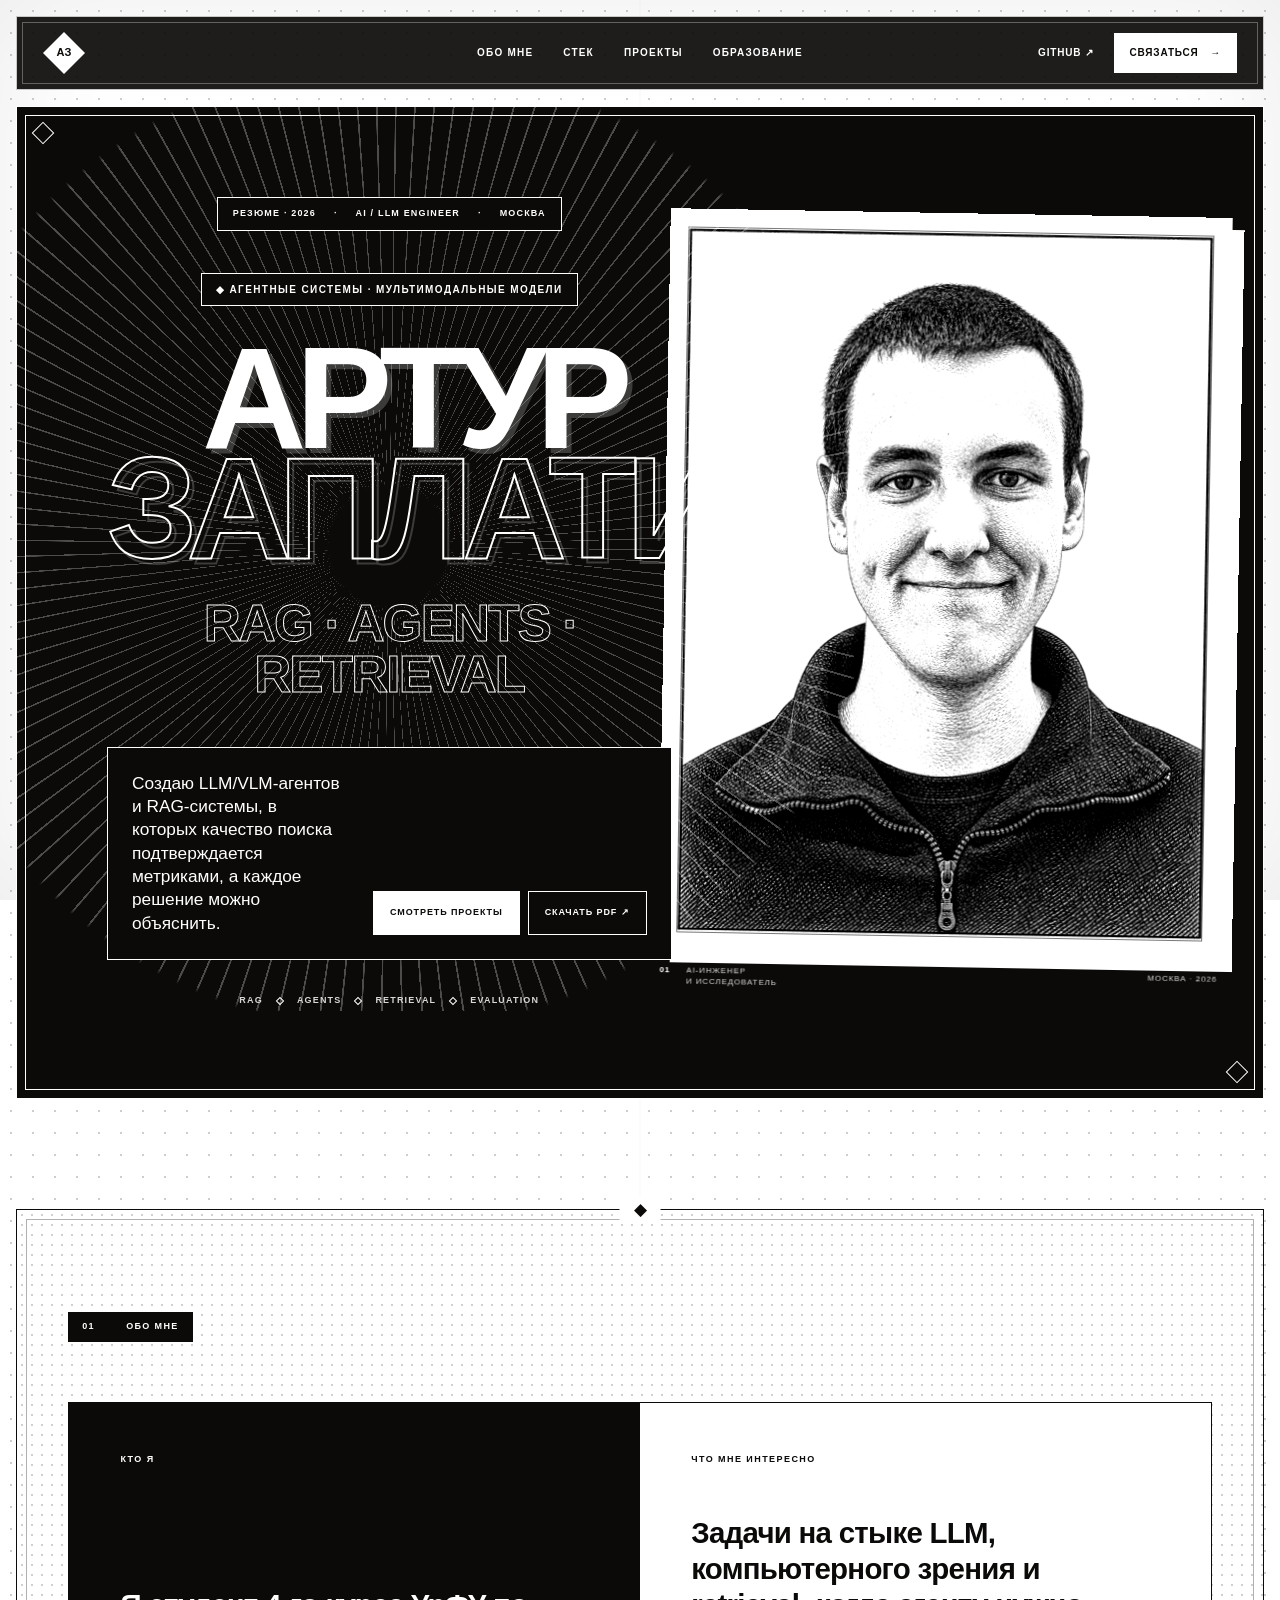
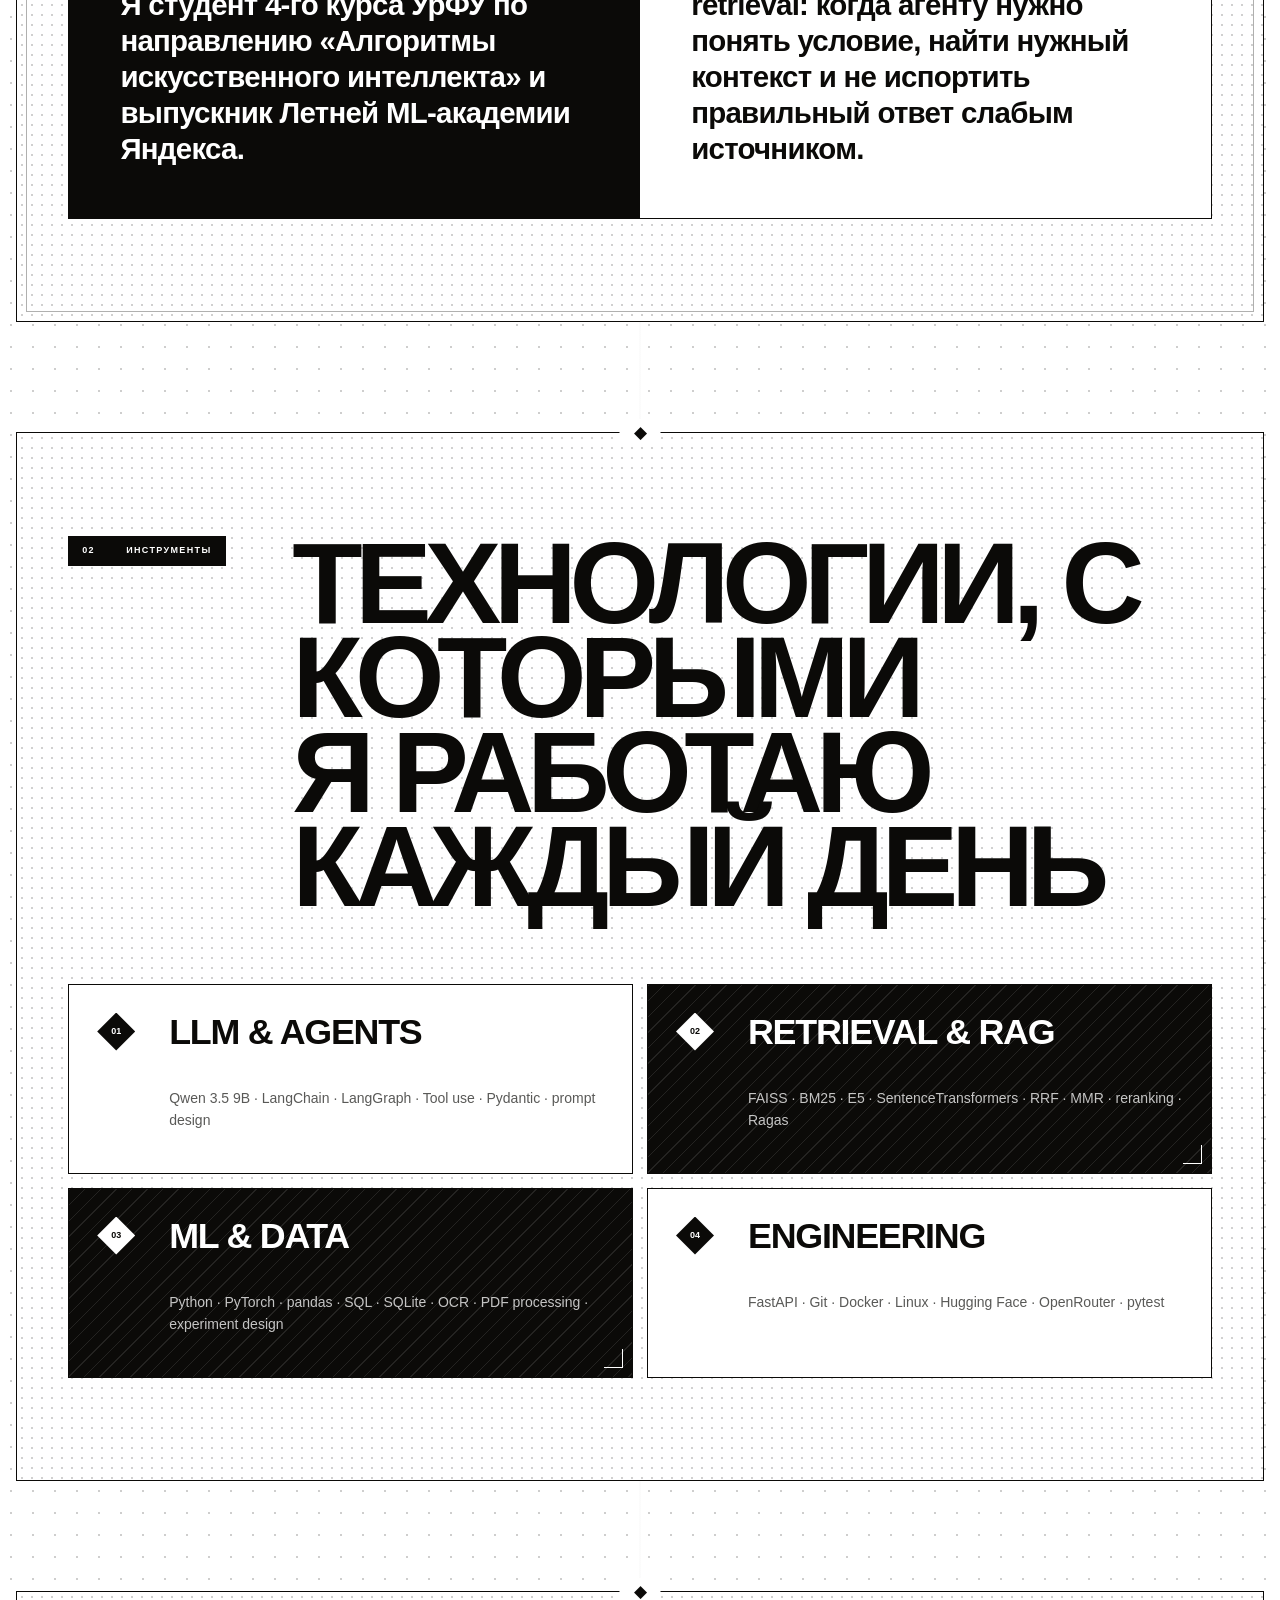
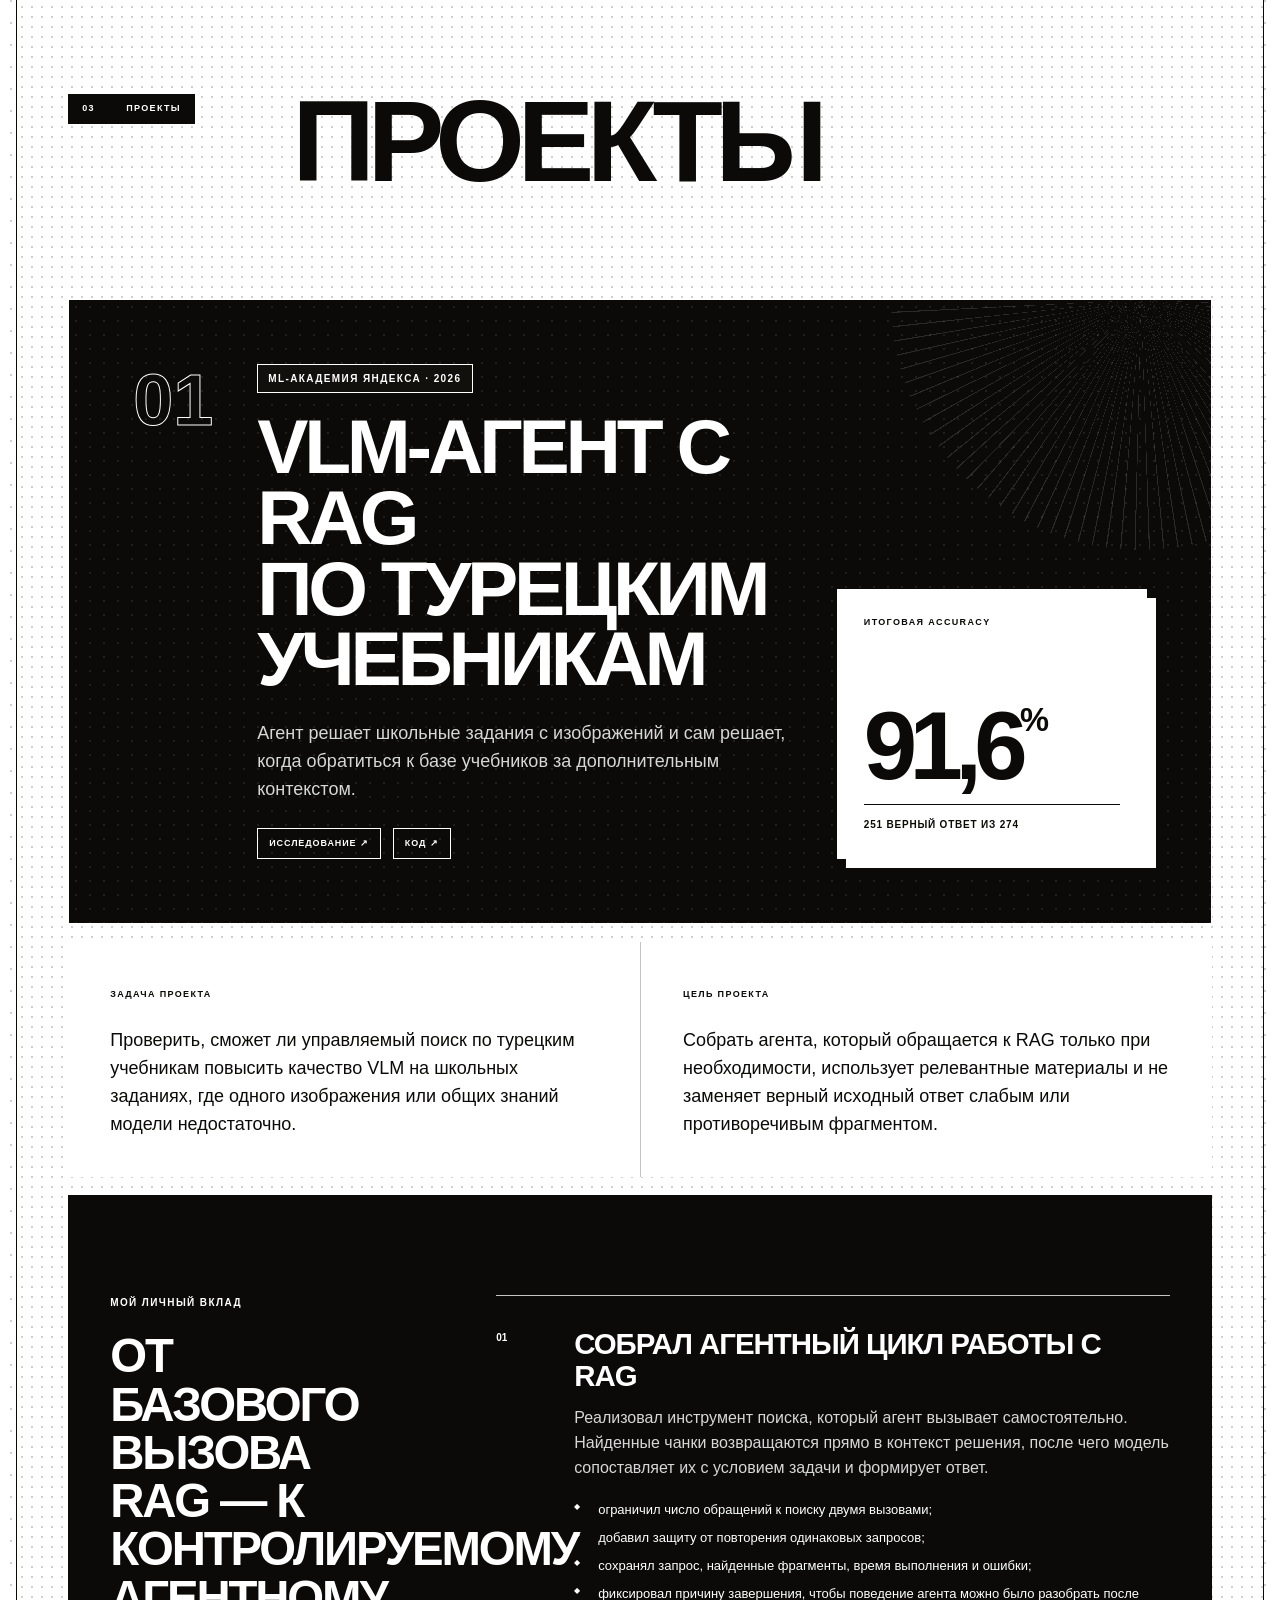
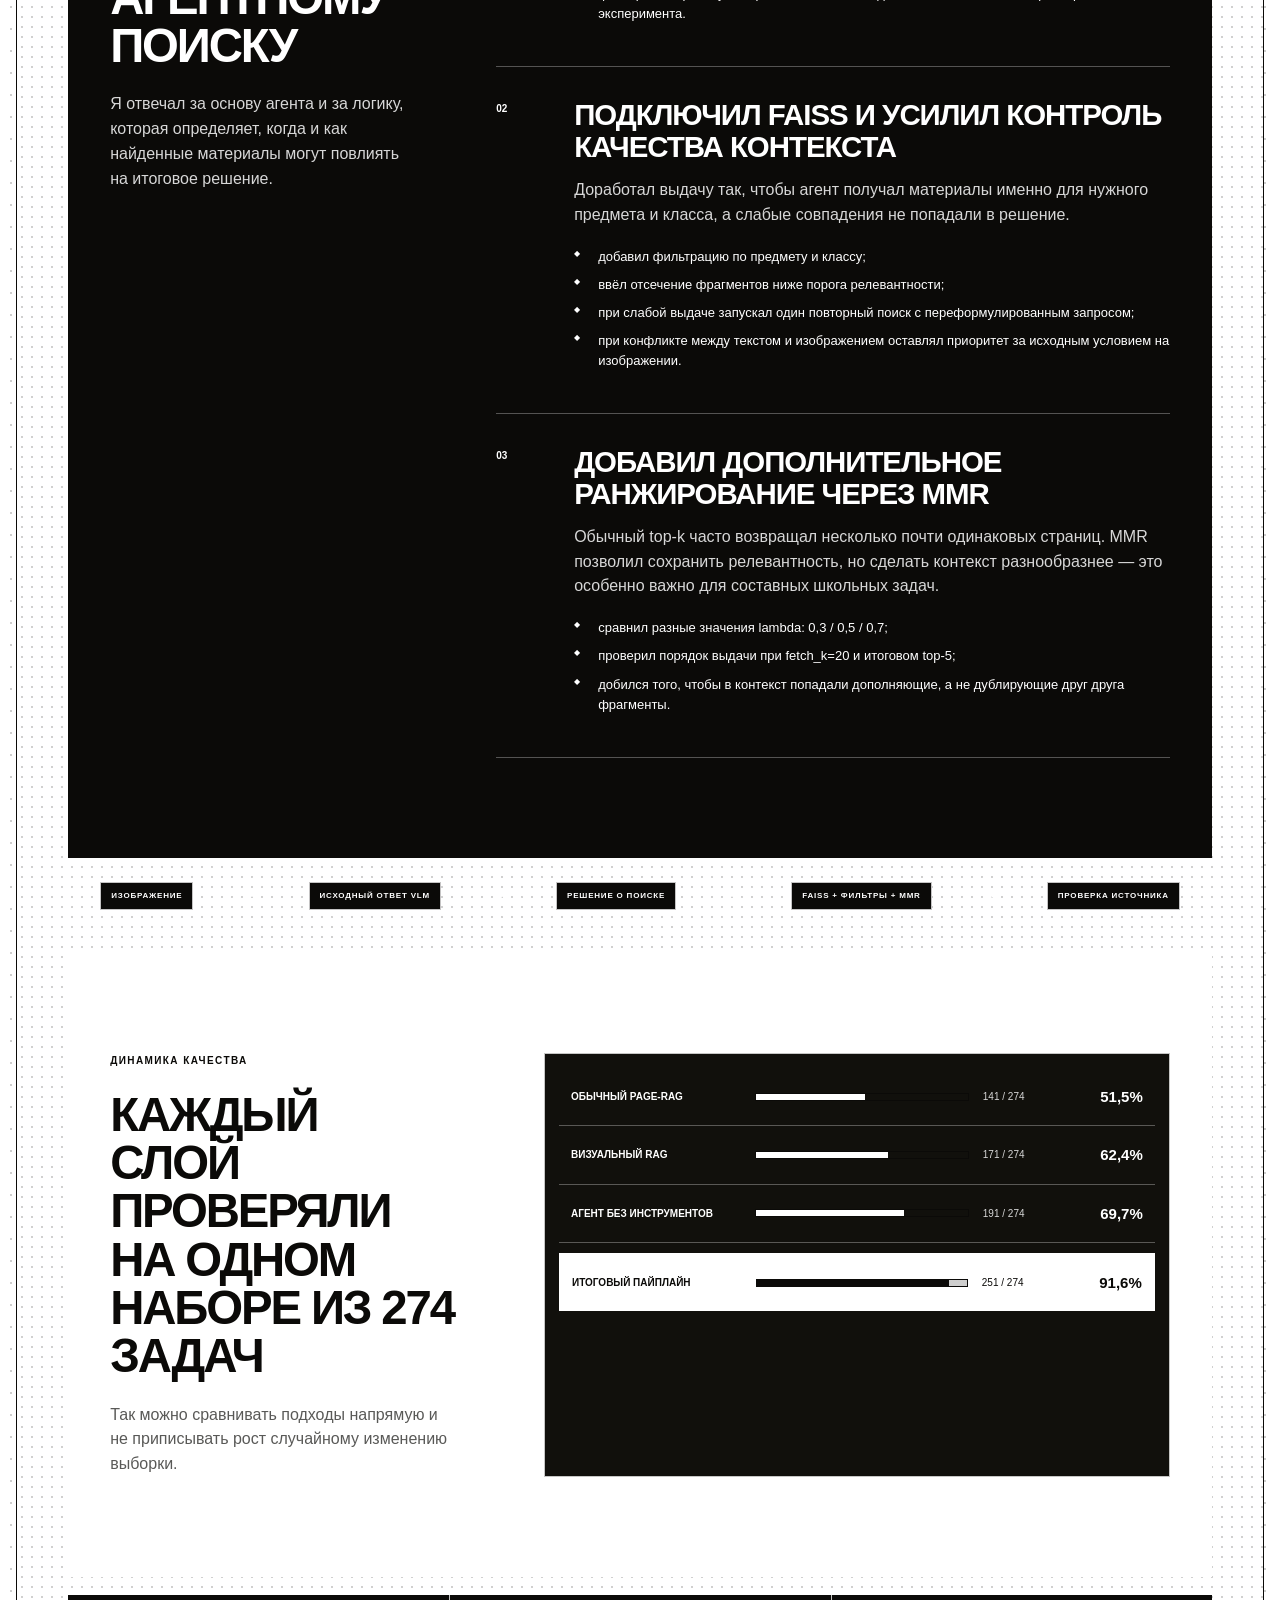
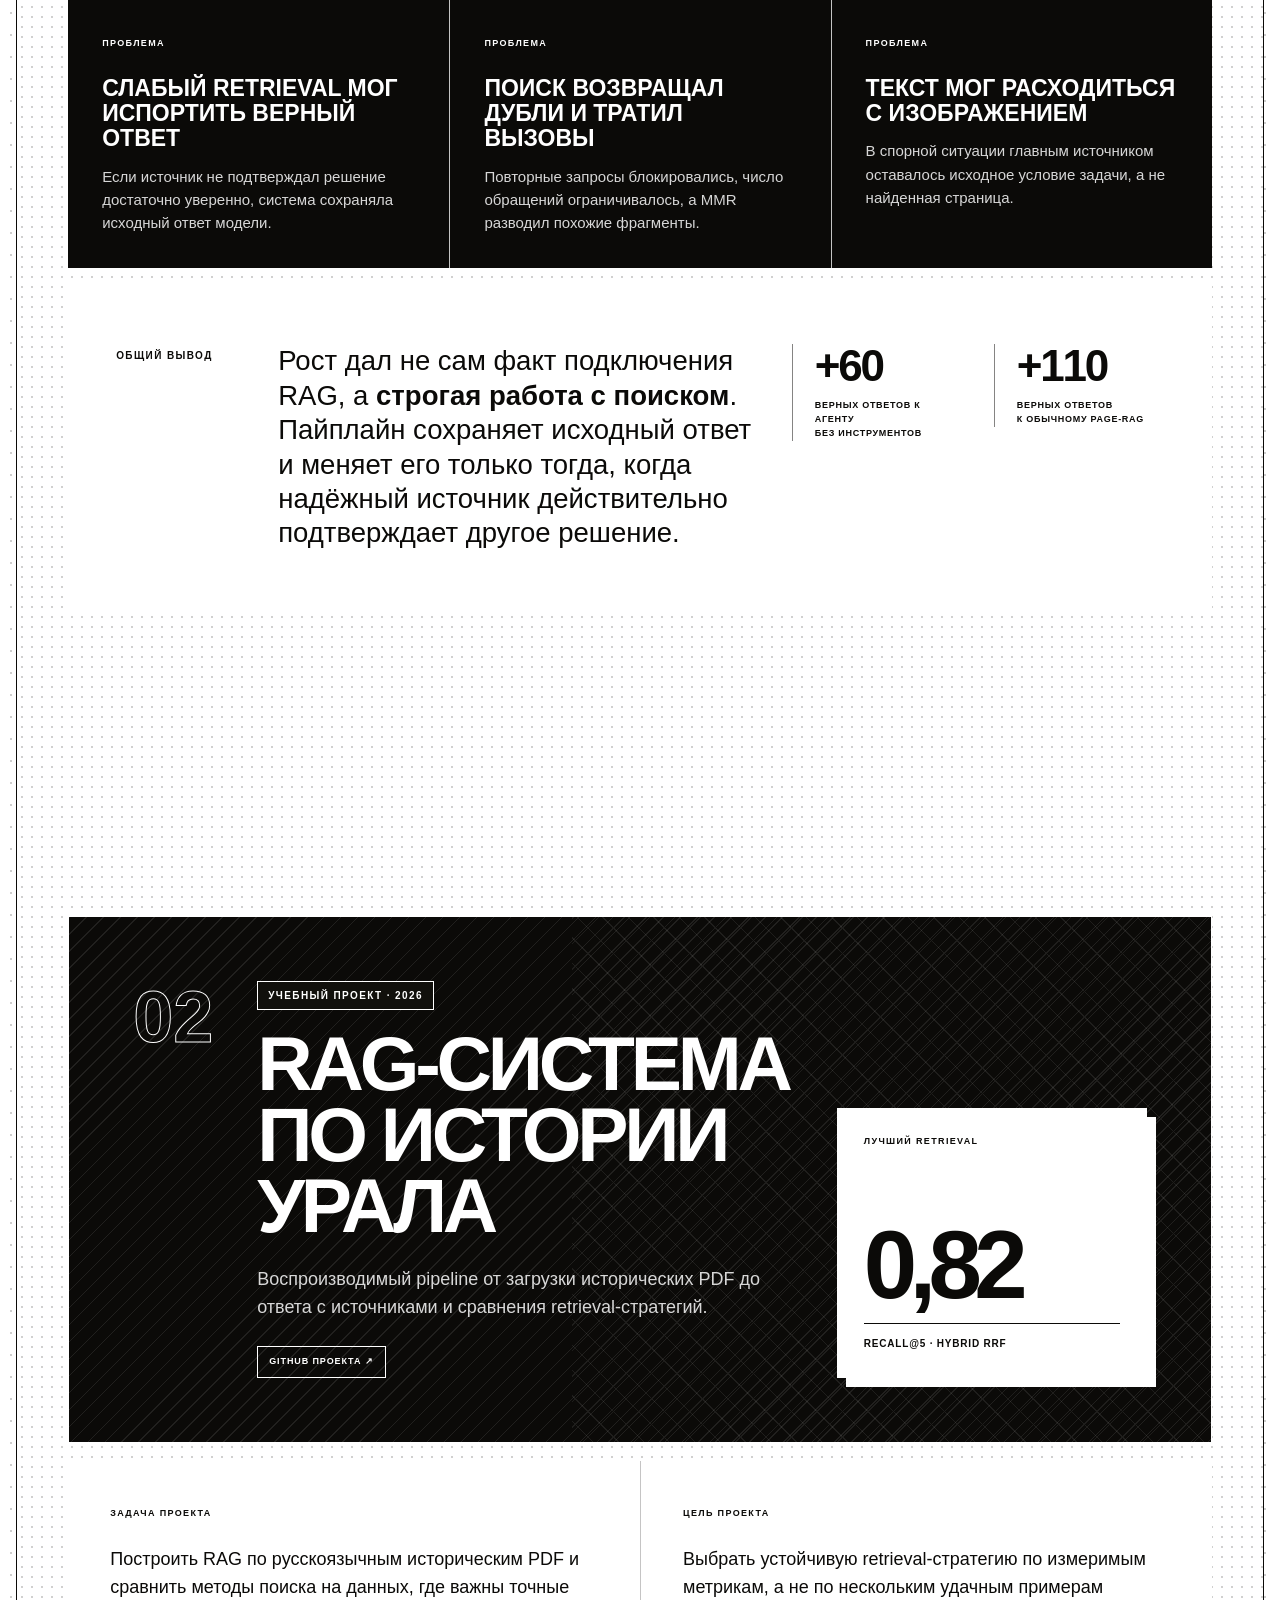
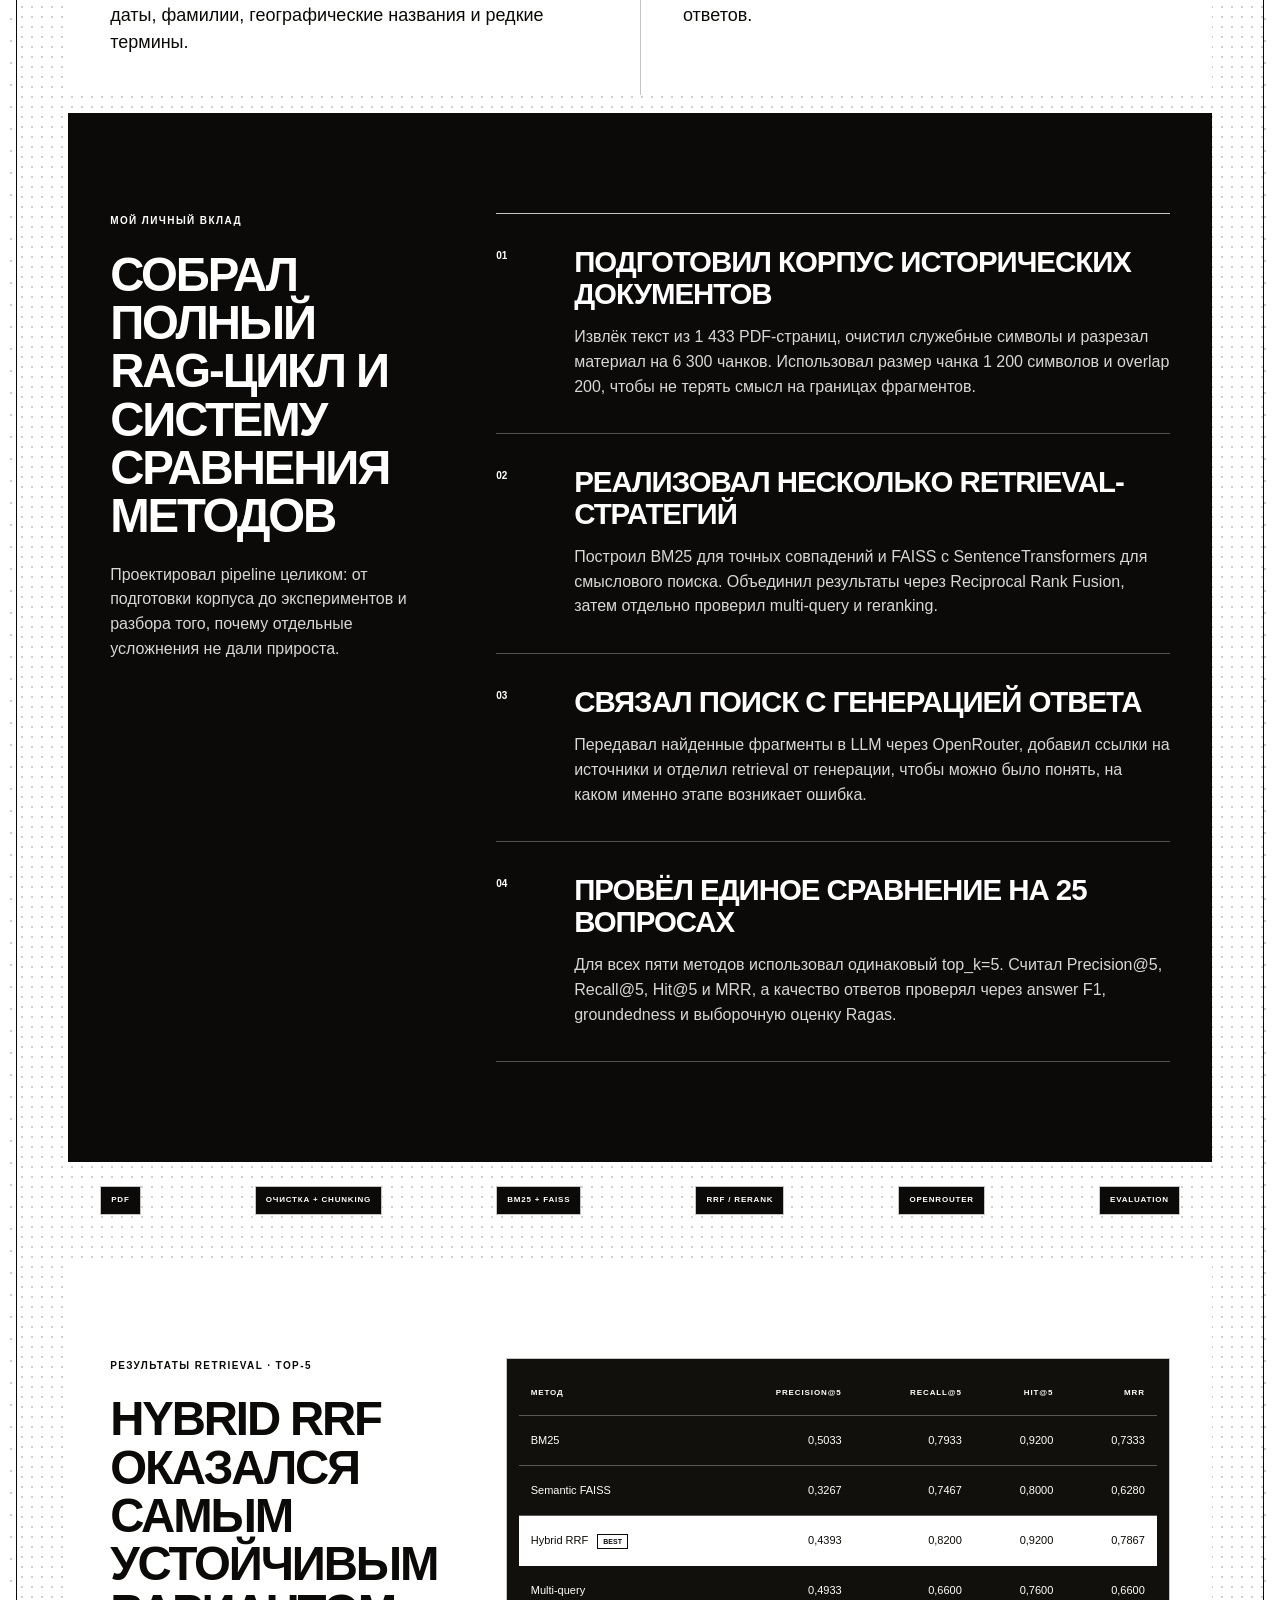
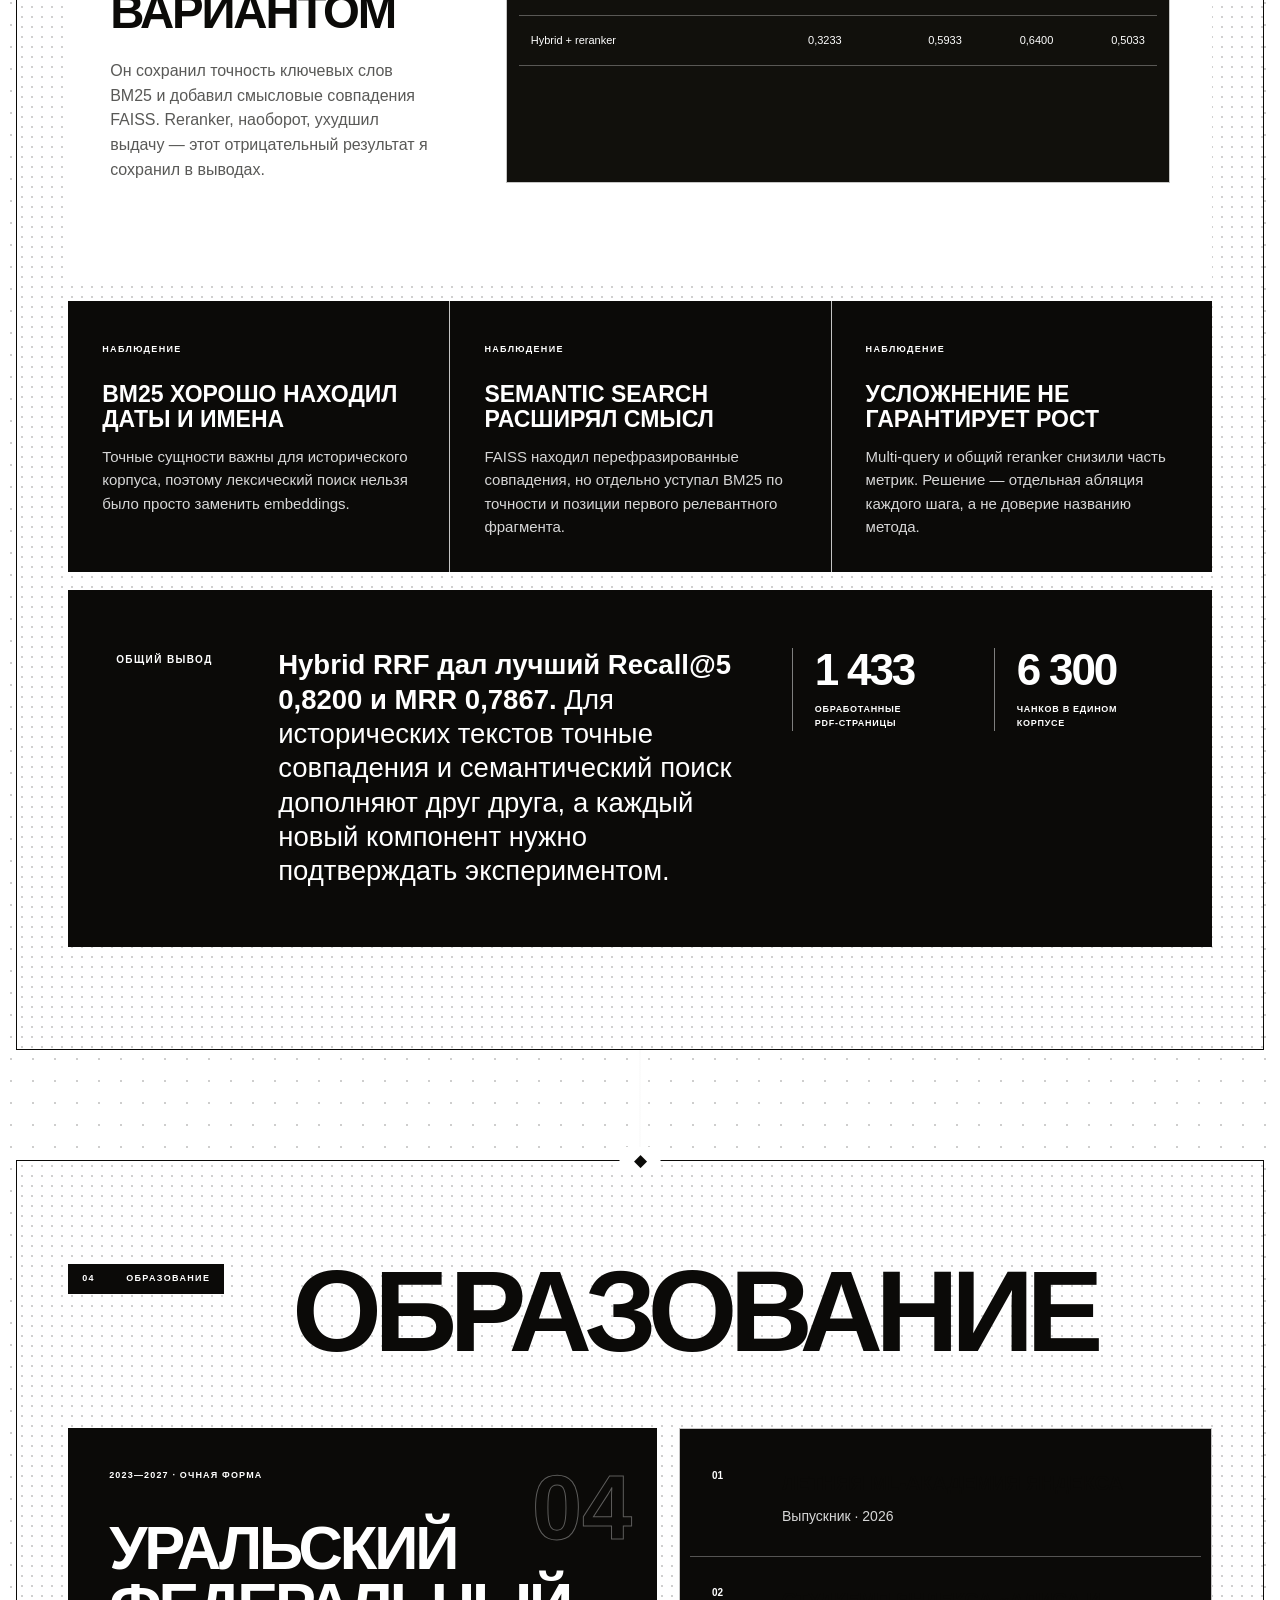
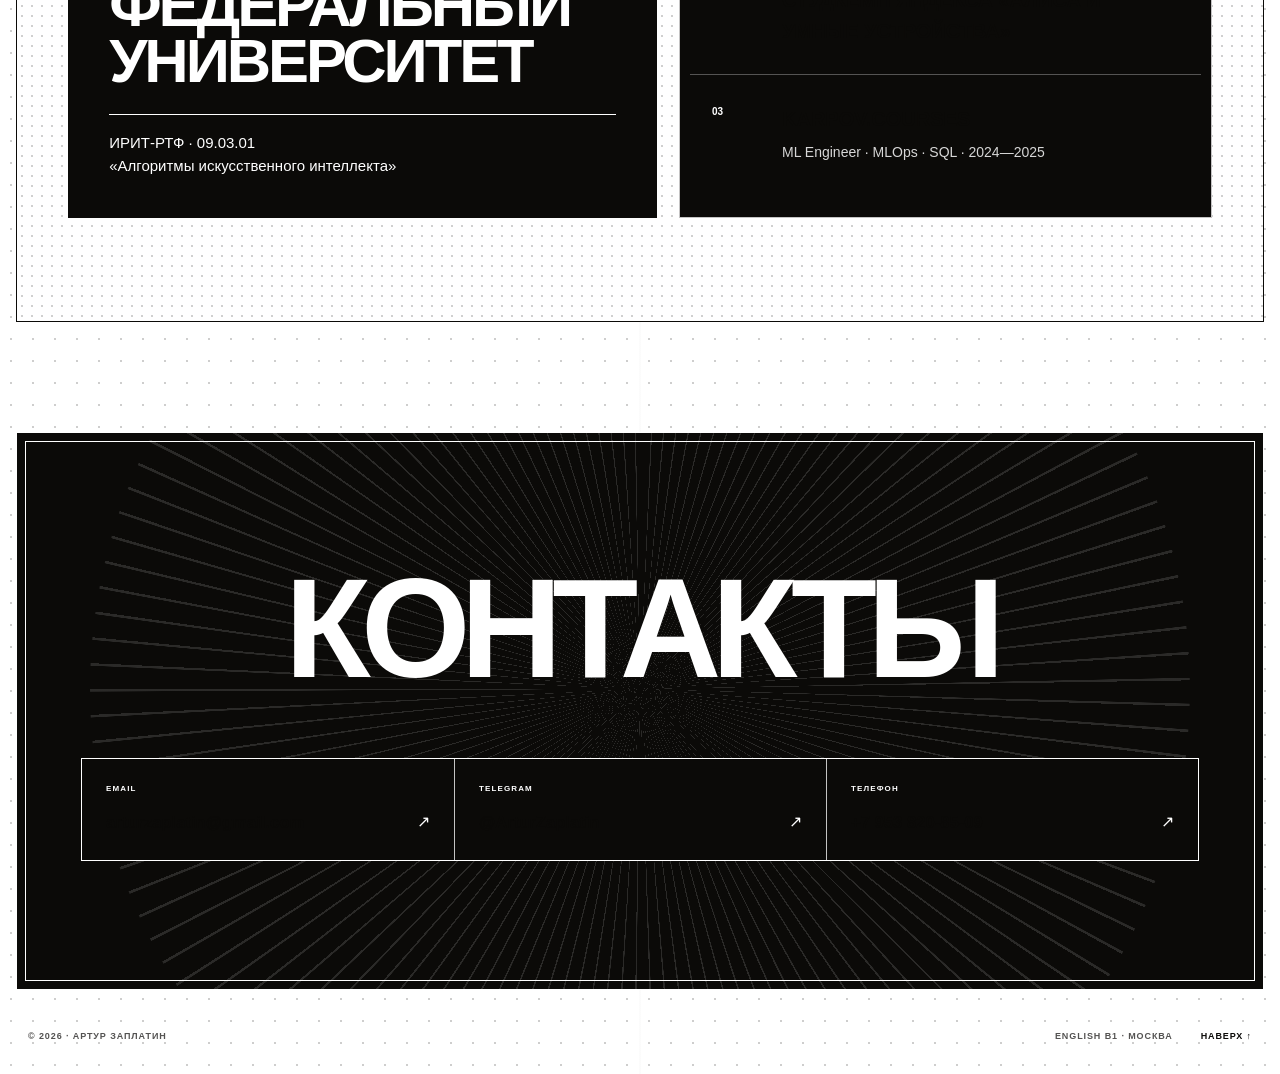
==== commit 3f21ea63: "Clarify Yandex Studcamp program name" ====
--- a/docs/index.html
+++ b/docs/index.html
@@ -241,7 +241,7 @@
           <article class="education-main"><span>2023—2027 · ОЧНАЯ ФОРМА</span><h3>Уральский федеральный университет</h3><p>ИРИТ-РТФ · 09.03.01<br />«Алгоритмы искусственного интеллекта»</p></article>
           <ol>
             <li><span>01</span><div><b>Летняя ML-академия Яндекса</b><p>Выпускник · 2026</p></div></li>
-            <li><span>02</span><div><b>Студкемп Яндекса</b><p>«Алиса и умные устройства»</p></div></li>
+            <li><span>02</span><div><b>Студкемп Яндекса «Алиса и умные устройства»</b></div></li>
             <li><span>03</span><div><b>Karpov.courses</b><p>ML Engineer · MLOps · SQL · 2024—2025</p></div></li>
           </ol>
         </div>
--- a/docs/styles.css
+++ b/docs/styles.css
@@ -2,12 +2,12 @@
   --bg: #0b0a08;
   --panel: #11100c;
   --panel-2: #17150f;
-  --cream: #eee6d2;
-  --gold: #eee6d2;
+  --cream: #ffffff;
+  --gold: #ffffff;
   --gold-dark: #0b0a08;
-  --muted: #a79e8b;
-  --line: rgba(238, 230, 210, .28);
-  --line-strong: rgba(238, 230, 210, .72);
+  --muted: #d7d7d7;
+  --line: rgba(255, 255, 255, .3);
+  --line-strong: rgba(255, 255, 255, .76);
   --max: 1540px;
 }
 
@@ -47,7 +47,7 @@
   position: relative;
   z-index: 20;
 }
-.site-header::after { content: ""; position: absolute; inset: 5px; border: 1px solid rgba(238, 230, 210, .28); pointer-events: none; }
+.site-header::after { content: ""; position: absolute; inset: 5px; border: 1px solid rgba(255, 255, 255, .3); pointer-events: none; }
 .wordmark { z-index: 1; width: 42px; height: 42px; display: grid; place-items: center; clip-path: polygon(50% 0, 100% 50%, 50% 100%, 0 50%); background: var(--gold); color: var(--bg); font-size: 11px; font-weight: 900; }
 .nav { z-index: 1; display: flex; gap: 30px; font-size: 10px; font-weight: 800; letter-spacing: .12em; text-transform: uppercase; }
 .nav a, .header-link { transition: color .2s ease; }
@@ -86,7 +86,7 @@
 .hero-meta span + span::before { content: "·"; margin-right: 18px; color: var(--gold); }
 .overline, .eyebrow { color: var(--gold); font-size: 10px; font-weight: 900; letter-spacing: .14em; }
 .hero .overline { width: fit-content; margin: 0 auto 38px; padding: 8px 14px; border: 1px solid var(--gold); background: var(--bg); color: var(--cream); }
-.hero h1 { position: relative; z-index: 4; margin: 0 -8% 0 0; font-size: clamp(82px, 11.3vw, 190px); font-weight: 900; line-height: .76; letter-spacing: -.075em; text-transform: uppercase; filter: drop-shadow(5px 5px 0 rgba(238, 230, 210, .2)); }
+.hero h1 { position: relative; z-index: 4; margin: 0 -8% 0 0; font-size: clamp(82px, 11.3vw, 190px); font-weight: 900; line-height: .76; letter-spacing: -.075em; text-transform: uppercase; filter: drop-shadow(5px 5px 0 rgba(255, 255, 255, .2)); }
 .hero h1 span { display: block; }
 .hero h1 span:first-child { color: var(--cream); }
 .hero h1 span:last-child { color: transparent; -webkit-text-stroke: 2px var(--cream); text-stroke: 2px var(--cream); }
@@ -104,7 +104,7 @@
 .hero-portrait { z-index: 2; width: 112%; max-width: 590px; align-self: center; margin: 22px 28px 22px -72px; transform: rotate(1deg); }
 .portrait-frame { position: relative; padding: 9px; border: 1px solid var(--gold); background: var(--cream); box-shadow: 12px 12px 0 var(--gold); }
 .portrait-frame::before { content: ""; position: absolute; inset: 17px; border: 1px solid rgba(11, 10, 8, .55); pointer-events: none; }
-.hero-portrait img { display: block; width: 100%; aspect-ratio: .75; object-fit: cover; filter: grayscale(1) sepia(.18) contrast(1.22); mix-blend-mode: multiply; }
+.hero-portrait img { display: block; width: 100%; aspect-ratio: .75; object-fit: cover; filter: grayscale(1) contrast(1.32) brightness(1.12); mix-blend-mode: multiply; }
 .hero-portrait figcaption { display: grid; grid-template-columns: auto 1fr auto; gap: 16px; padding: 15px 2px 0; color: var(--muted); font-size: 8px; line-height: 1.35; letter-spacing: .11em; text-transform: uppercase; }
 .hero-portrait figcaption b { color: var(--gold); }
 .hero-portrait figcaption em { font-style: normal; text-align: right; }
@@ -136,9 +136,9 @@
 .expertise-list article > span { width: 38px; height: 38px; display: grid; place-items: center; clip-path: polygon(50% 0, 100% 50%, 50% 100%, 0 50%); background: var(--bg); color: var(--cream); font-size: 9px; font-weight: 900; }
 .expertise-list h3 { margin: 2px 0 20px; font-size: clamp(25px, 2.8vw, 40px); line-height: 1; letter-spacing: -.035em; text-transform: uppercase; }
 .expertise-list p { grid-column: 2; margin: 0; color: rgba(11, 10, 8, .68); font-size: 14px; }
-.expertise-list article:nth-child(2), .expertise-list article:nth-child(3) { background-color: var(--bg); background-image: repeating-linear-gradient(135deg, rgba(238,230,210,.1) 0 1px, transparent 1px 11px); color: var(--cream); }
+.expertise-list article:nth-child(2), .expertise-list article:nth-child(3) { background-color: var(--bg); background-image: repeating-linear-gradient(135deg, rgba(255,255,255,.1) 0 1px, transparent 1px 11px); color: var(--cream); }
 .expertise-list article:nth-child(2) > span, .expertise-list article:nth-child(3) > span { background: var(--cream); color: var(--bg); }
-.expertise-list article:nth-child(2) p, .expertise-list article:nth-child(3) p { color: rgba(238,230,210,.7); }
+.expertise-list article:nth-child(2) p, .expertise-list article:nth-child(3) p { color: rgba(255,255,255,.76); }
 
 .projects { padding-bottom: clamp(70px, 8vw, 124px); }
 .case-study { position: relative; z-index: 1; margin-top: 110px; padding: 0; border: 0; background: transparent; color: var(--cream); }
@@ -146,8 +146,8 @@
 .case-study + .case-study { margin-top: clamp(250px, 24vw, 380px); }
 .case-hero { position: relative; display: grid; grid-template-columns: 90px minmax(0, 1fr) minmax(310px, .42fr); gap: 34px; align-items: end; padding: clamp(42px, 5vw, 72px); border: 1px solid var(--cream); background-color: var(--bg); overflow: hidden; }
 .case-hero::after { content: ""; position: absolute; width: 500px; aspect-ratio: 1; right: -180px; top: -250px; opacity: .13; background: repeating-conic-gradient(transparent 0deg 3deg, var(--gold) 3.05deg 3.3deg); border-radius: 50%; }
-.case-vlm .case-hero { background-image: radial-gradient(rgba(238,230,210,.08) .7px, transparent .9px); background-size: 14px 14px; }
-.case-ural .case-hero { background-image: repeating-linear-gradient(135deg, rgba(238,230,210,.085) 0 1px, transparent 1px 12px); }
+.case-vlm .case-hero { background-image: radial-gradient(rgba(255,255,255,.09) .7px, transparent .9px); background-size: 14px 14px; }
+.case-ural .case-hero { background-image: repeating-linear-gradient(135deg, rgba(255,255,255,.09) 0 1px, transparent 1px 12px); }
 .case-ural .case-hero::after { width: 72%; height: 160%; aspect-ratio: auto; right: -16%; top: -30%; border-radius: 0; opacity: .08; background: repeating-linear-gradient(45deg, var(--cream) 0 1px, transparent 1px 18px), repeating-linear-gradient(-45deg, var(--cream) 0 1px, transparent 1px 18px); }
 .case-number { z-index: 1; align-self: start; color: transparent; -webkit-text-stroke: 1px var(--gold); font-size: 72px; font-weight: 900; line-height: 1; }
 .case-title { z-index: 1; }
@@ -186,23 +186,23 @@
 .contribution-list li { position: relative; margin: 8px 0; padding-left: 24px; color: var(--cream); font-size: 13px; }
 .contribution-list li::before { content: "◆"; position: absolute; left: 0; top: 1px; color: var(--gold); font-size: 8px; }
 
-.pipeline { padding: 24px 32px; display: flex; align-items: center; justify-content: space-between; gap: 16px; overflow-x: auto; border-bottom: 1px solid var(--cream); background: repeating-linear-gradient(135deg, rgba(238,230,210,.08) 0 1px, transparent 1px 12px); scrollbar-width: thin; }
+.pipeline { padding: 24px 32px; display: flex; align-items: center; justify-content: space-between; gap: 16px; overflow-x: auto; border-bottom: 1px solid var(--cream); background: repeating-linear-gradient(135deg, rgba(255,255,255,.09) 0 1px, transparent 1px 12px); scrollbar-width: thin; }
 .pipeline span { white-space: nowrap; padding: 7px 10px; border: 1px solid var(--line-strong); background: var(--bg); font-size: 8px; font-weight: 900; letter-spacing: .1em; text-transform: uppercase; }
 .pipeline i { color: var(--gold); font-style: normal; }
 
 .experiments { display: grid; grid-template-columns: minmax(280px, .55fr) 1fr; gap: clamp(45px, 7vw, 110px); margin-top: 18px; padding: 100px 42px; border: 0; background: var(--cream); color: var(--bg); }
 .experiments .eyebrow, .experiments h4 { color: var(--bg); }
 .experiments-copy > p:last-child { color: rgba(11,10,8,.68); }
-.metric-list { padding: 14px; border: 1px solid var(--line-strong); background: var(--panel); }
+.metric-list { padding: 14px; border: 1px solid var(--line-strong); background: var(--panel); color: var(--cream); }
 .metric-list > div { display: grid; grid-template-columns: 170px minmax(100px, 1fr) 82px 64px; gap: 14px; align-items: center; padding: 17px 12px; border-bottom: 1px solid var(--line); }
 .metric-list > div:last-child { border-bottom: 0; }
-.metric-list span { font-size: 10px; font-weight: 800; text-transform: uppercase; }
+.metric-list span { color: var(--cream); font-size: 10px; font-weight: 800; text-transform: uppercase; }
 .metric-list i { height: 8px; border: 1px solid var(--gold-dark); background: linear-gradient(90deg, var(--gold) var(--value), transparent var(--value)); }
 .metric-list strong { color: var(--muted); font-size: 10px; font-weight: 500; }
 .metric-list b { text-align: right; color: var(--cream); font-size: 15px; }
 .metric-list .metric-winner { margin-top: 10px; border: 1px solid var(--gold); background: var(--gold); color: var(--bg); }
 .metric-list .metric-winner i { border-color: var(--bg); background: linear-gradient(90deg, var(--bg) var(--value), rgba(11,10,8,.2) var(--value)); }
-.metric-list .metric-winner strong, .metric-list .metric-winner b { color: var(--bg); }
+.metric-list .metric-winner span, .metric-list .metric-winner strong, .metric-list .metric-winner b { color: var(--bg); }
 
 .problem-grid { display: grid; grid-template-columns: repeat(3, 1fr); margin-top: 18px; border: 0; background: var(--bg); }
 .problem-grid article { min-height: 250px; padding: 34px; position: relative; }
@@ -219,13 +219,13 @@
 .case-conclusion > div span { display: block; margin-top: 11px; font-size: 9px; font-weight: 800; letter-spacing: .08em; text-transform: uppercase; }
 .case-ural .case-conclusion { background: var(--bg); color: var(--cream); }
 .case-ural .case-conclusion .eyebrow, .case-ural .case-conclusion > div strong { color: var(--cream); }
-.case-ural .case-conclusion > div { border-color: rgba(238,230,210,.45); }
+.case-ural .case-conclusion > div { border-color: rgba(255,255,255,.48); }
 
 .table-block { display: grid; grid-template-columns: minmax(280px, .48fr) minmax(0, 1fr); gap: clamp(42px, 6vw, 92px); margin-top: 18px; padding: 100px 42px; border: 0; background: var(--cream); color: var(--bg); }
 .table-intro .eyebrow, .table-intro h4 { color: var(--bg); }
 .table-intro > p:last-child { color: rgba(11,10,8,.68); }
 .table-wrap { overflow-x: auto; outline: none; border: 1px solid var(--line-strong); padding: 12px; background: var(--panel); }
-table { width: 100%; border-collapse: collapse; font-size: 11px; }
+table { width: 100%; border-collapse: collapse; color: var(--cream); font-size: 11px; }
 th, td { padding: 16px 12px; border-bottom: 1px solid var(--line); text-align: right; white-space: nowrap; }
 th:first-child, td:first-child { text-align: left; }
 th { color: var(--gold); font-size: 8px; letter-spacing: .11em; text-transform: uppercase; }
@@ -234,7 +234,7 @@
 
 .education-layout { position: relative; z-index: 1; display: grid; grid-template-columns: minmax(0, 1.05fr) minmax(350px, .95fr); gap: 22px; }
 .education-main { min-height: 390px; padding: 40px; display: flex; flex-direction: column; border: 1px solid var(--bg); background: var(--bg); color: var(--cream); position: relative; }
-.education-main::after { content: "04"; position: absolute; right: 24px; top: 10px; color: transparent; -webkit-text-stroke: 1px rgba(238,230,210,.3); font-size: 90px; font-weight: 900; }
+.education-main::after { content: "04"; position: absolute; right: 24px; top: 10px; color: transparent; -webkit-text-stroke: 1px rgba(255,255,255,.34); font-size: 90px; font-weight: 900; }
 .education-main > span { z-index: 1; font-size: 9px; font-weight: 900; letter-spacing: .13em; }
 .education-main h3 { z-index: 1; margin: auto 0 24px; font-size: clamp(40px, 4.8vw, 70px); font-weight: 900; line-height: .92; letter-spacing: -.05em; text-transform: uppercase; }
 .education-main p { z-index: 1; margin: 0; padding-top: 16px; border-top: 1px solid var(--cream); font-size: 15px; }
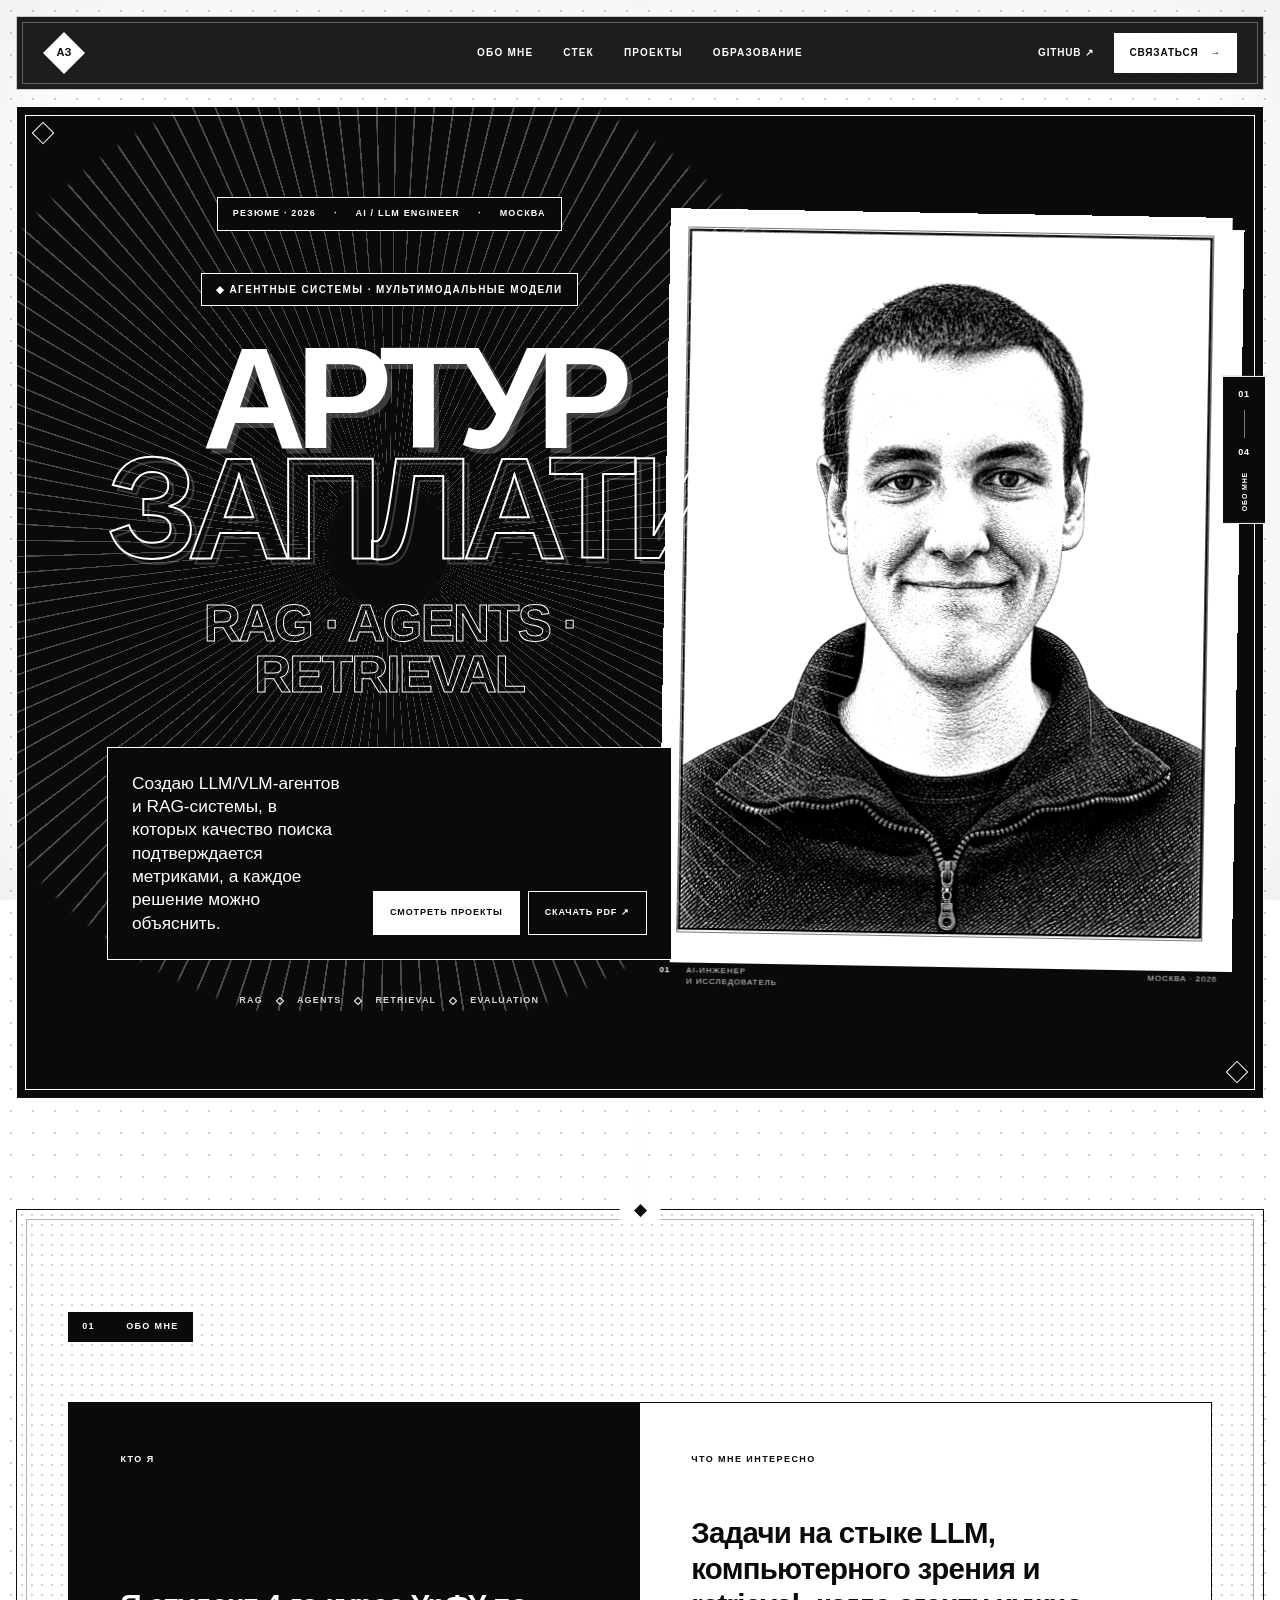
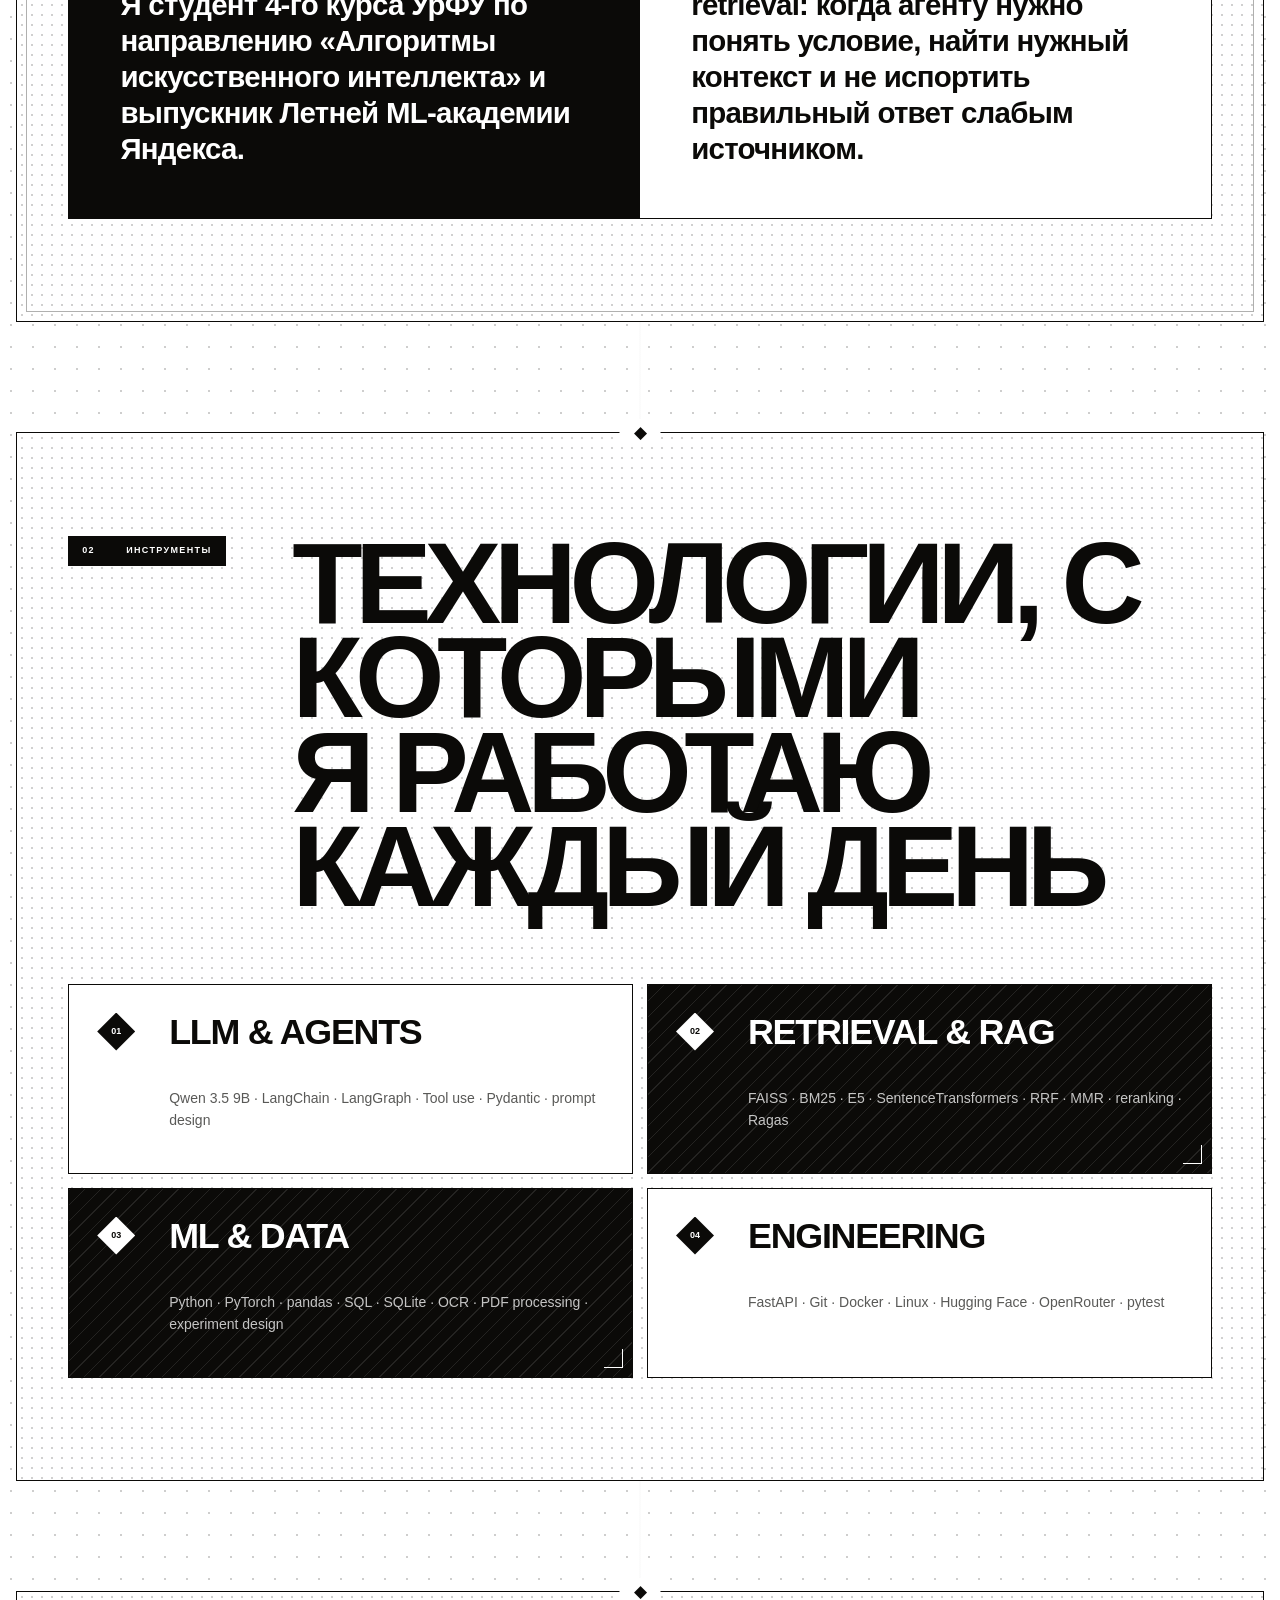
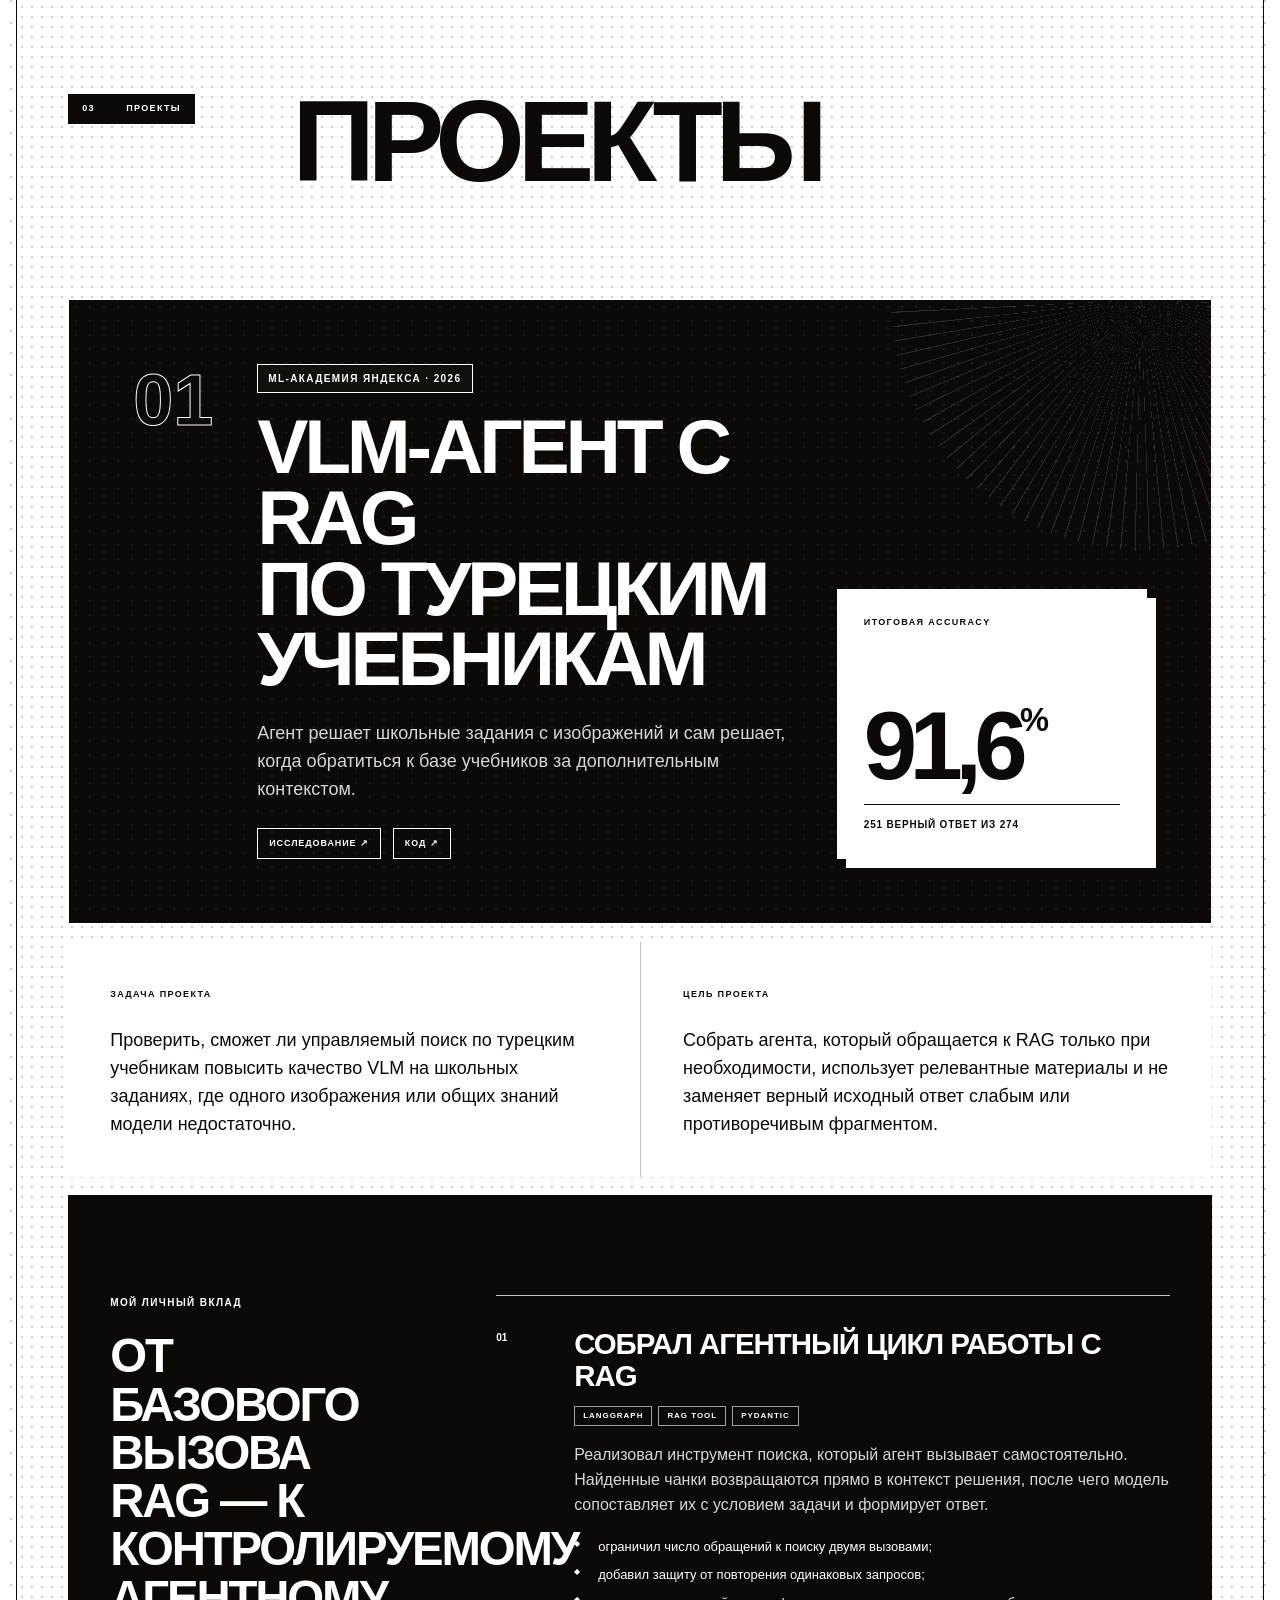
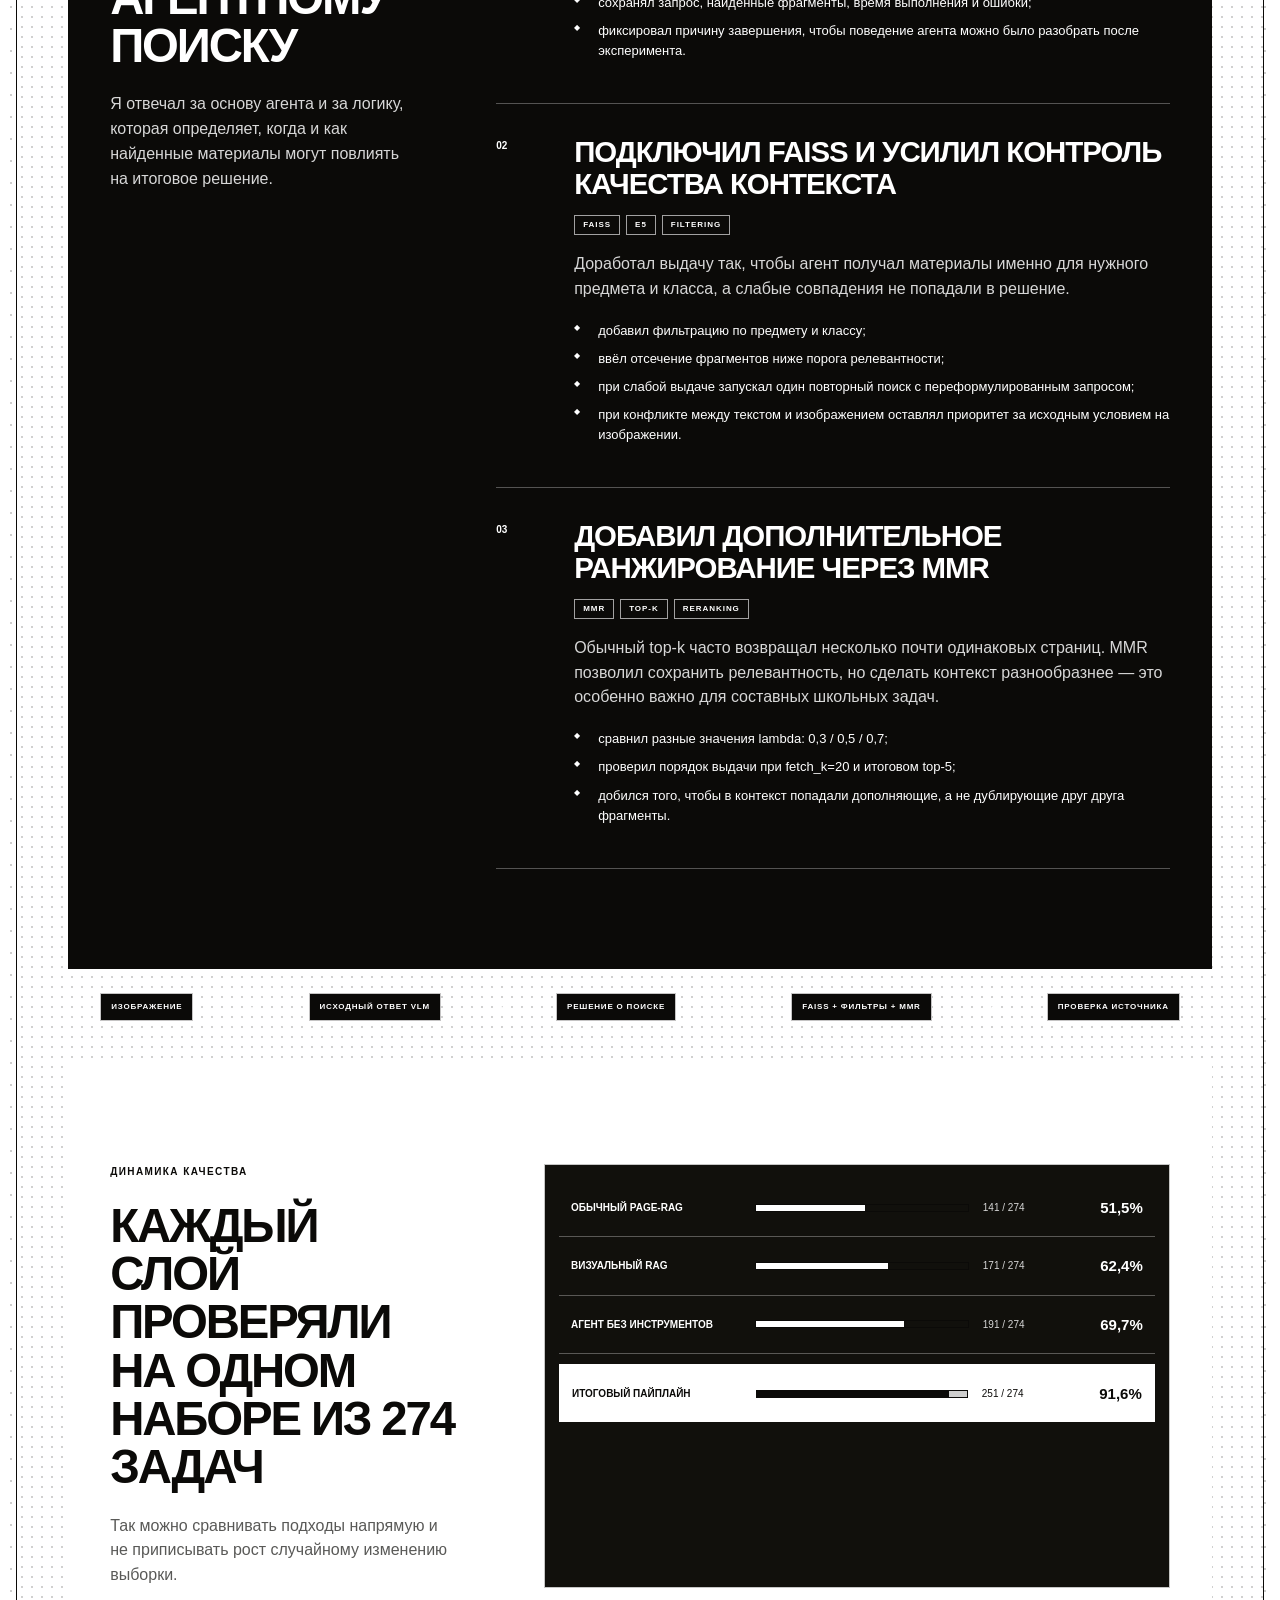
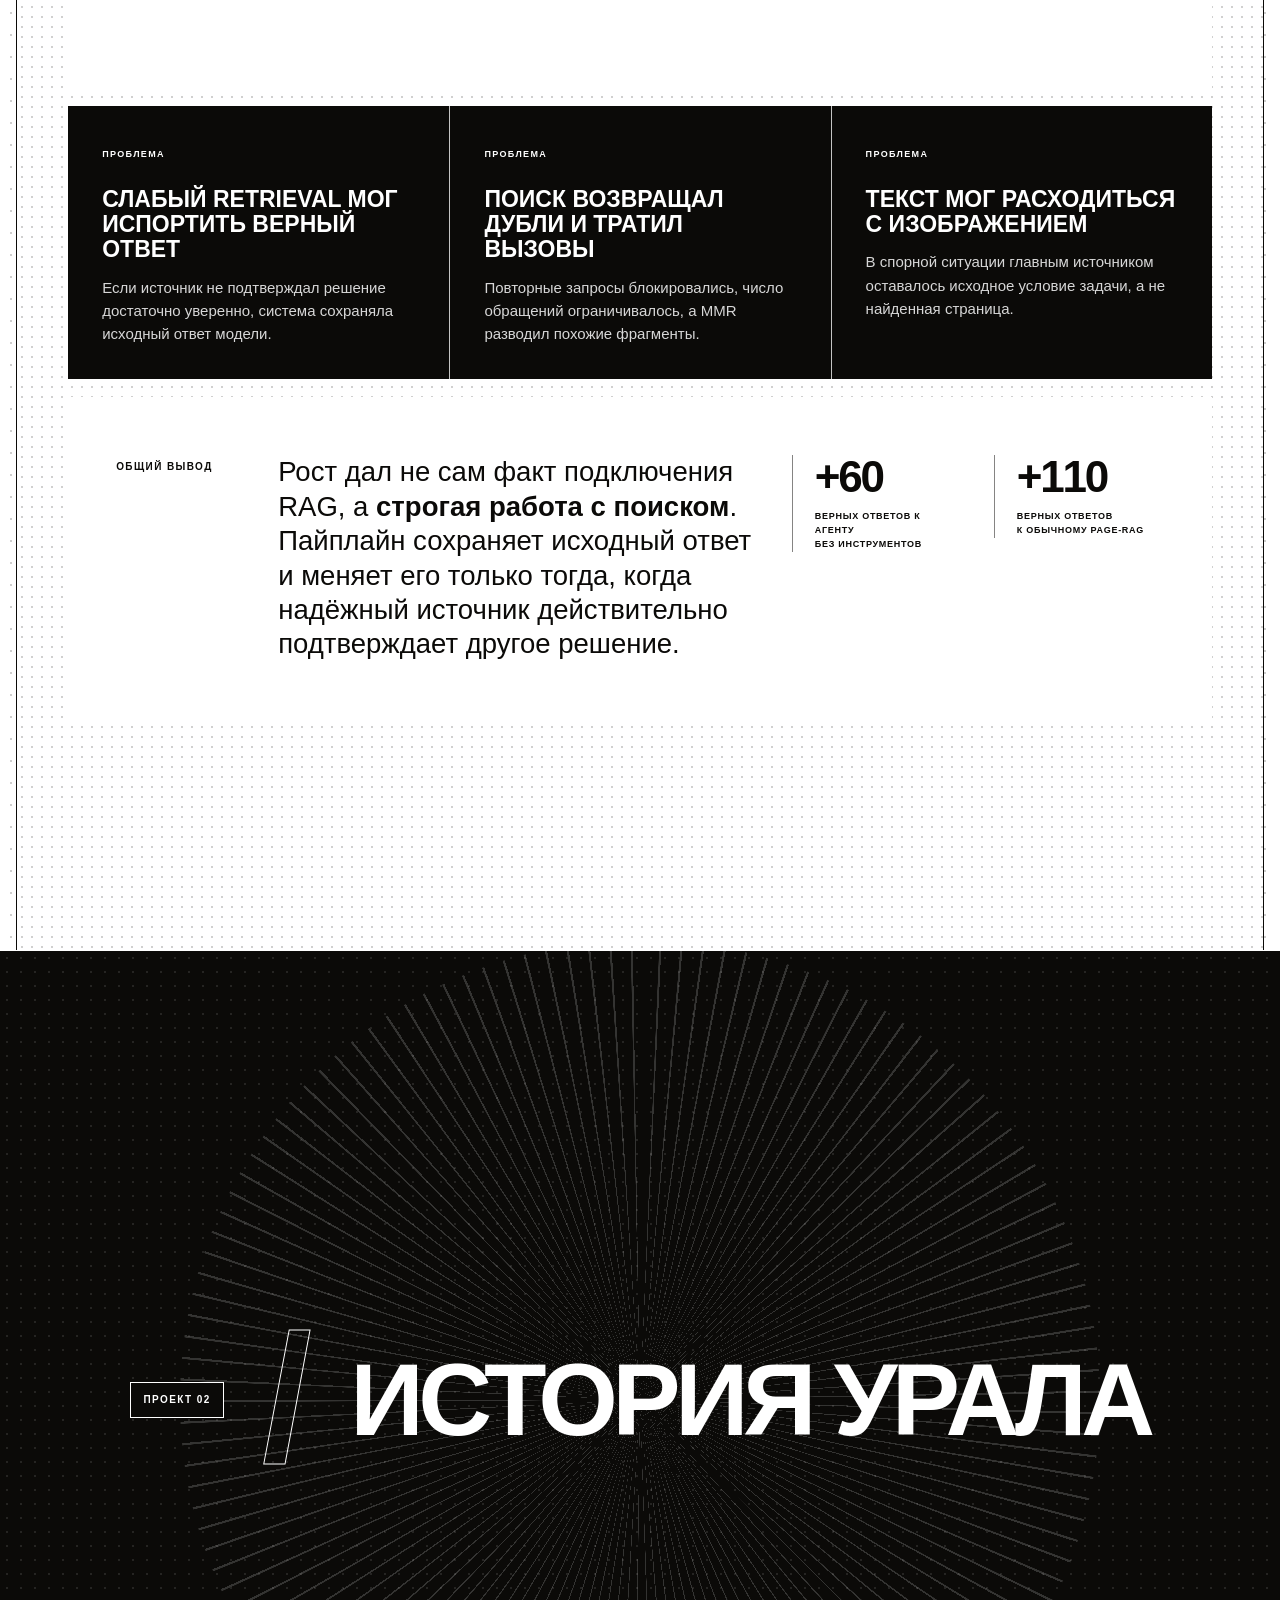
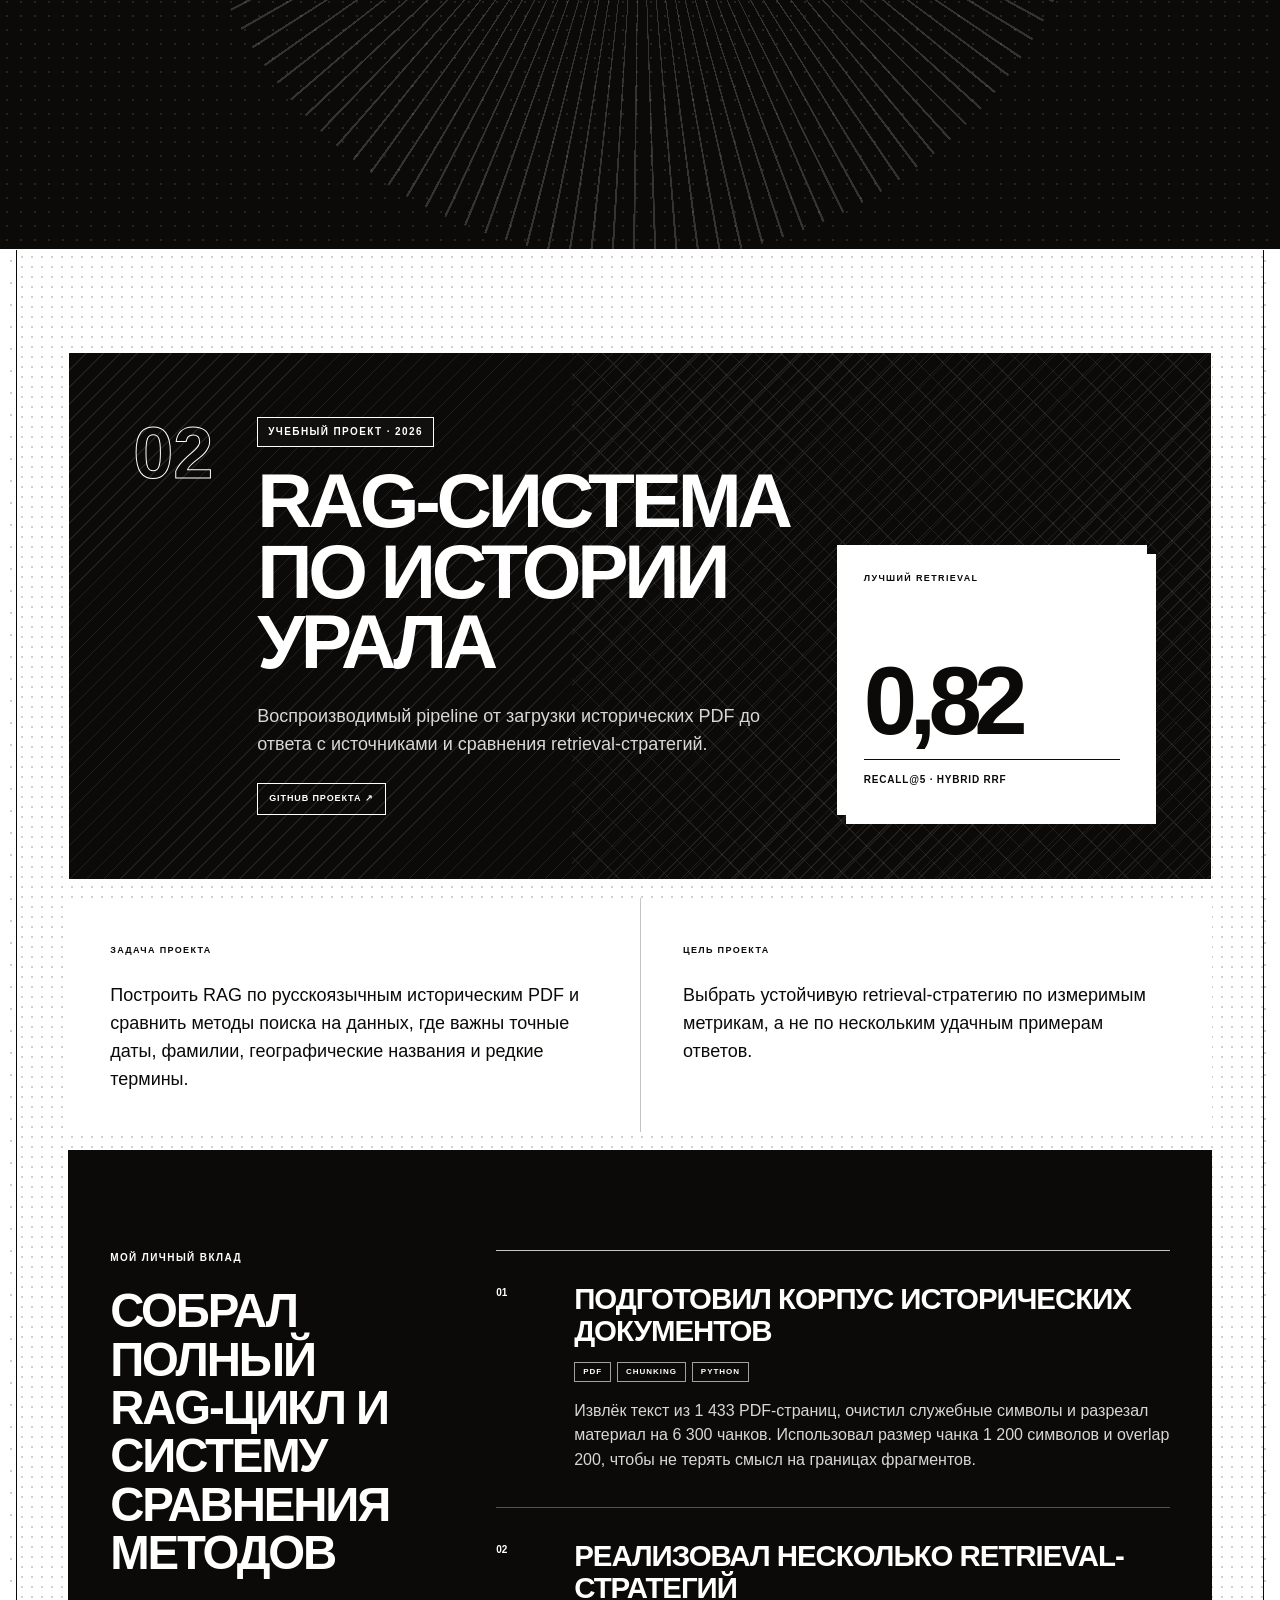
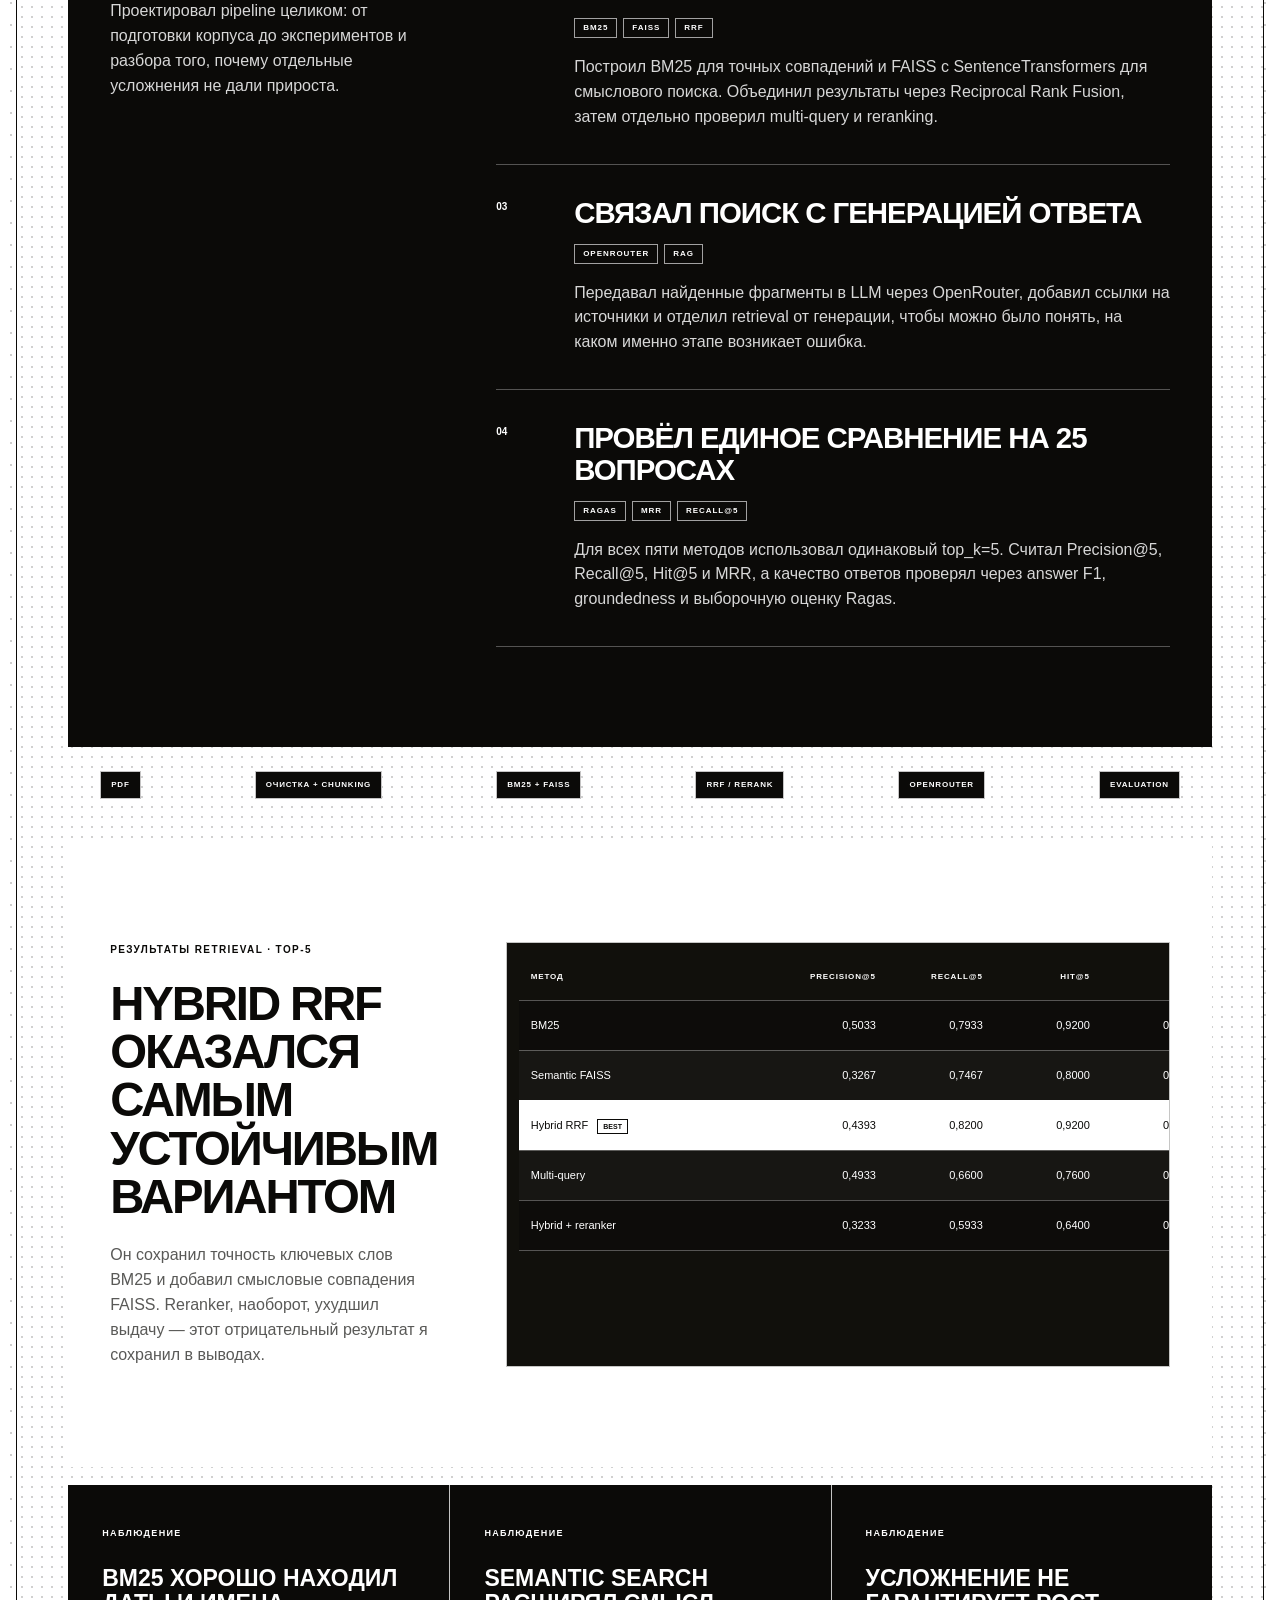
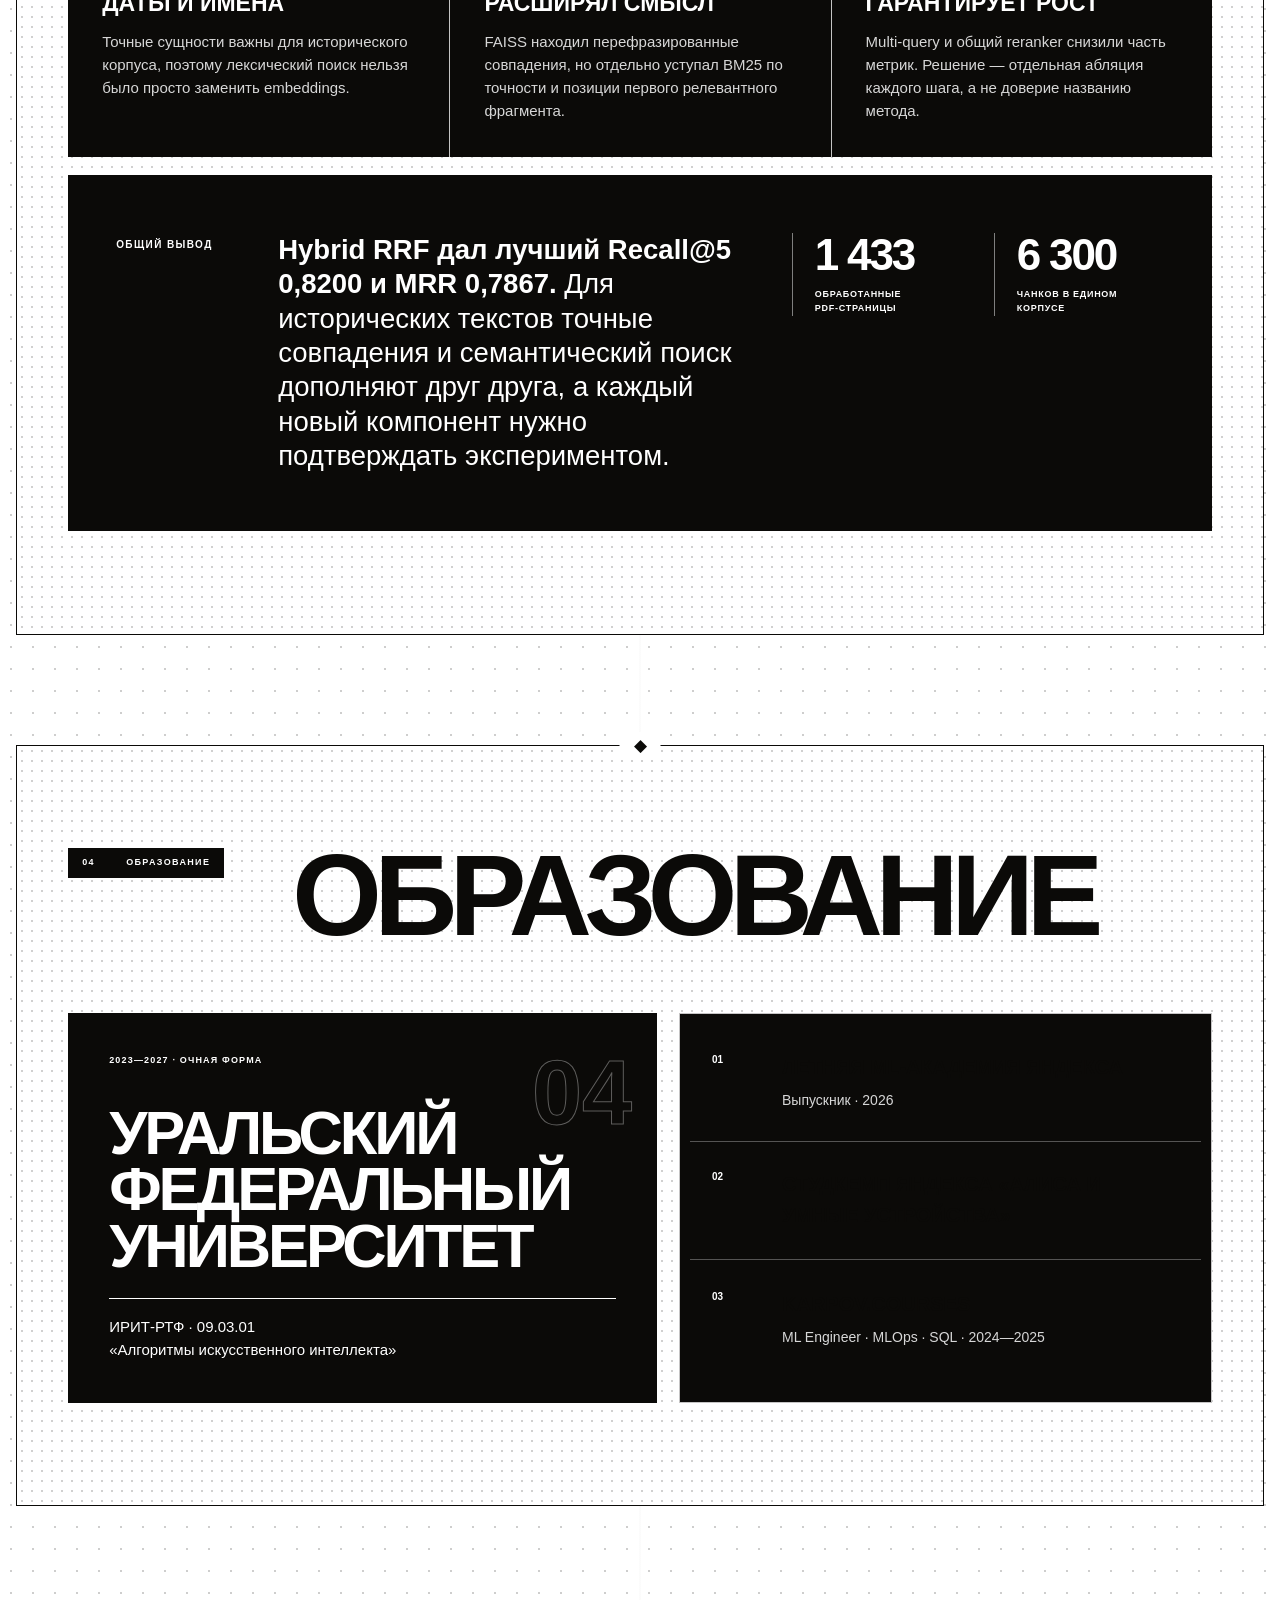
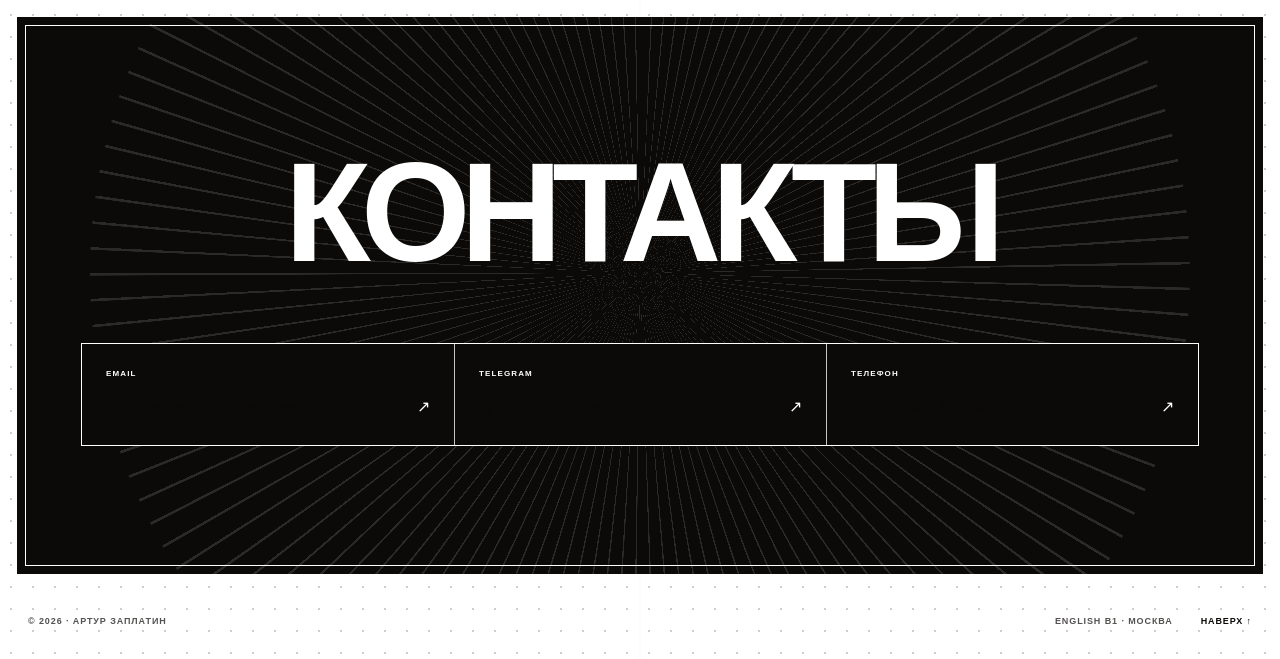
==== commit 449b3bb3: "Add project transition and navigation details" ====
--- a/docs/index.html
+++ b/docs/index.html
@@ -39,6 +39,13 @@
       </div>
     </header>
 
+    <aside class="scroll-index" aria-label="Текущий раздел: Обо мне, 01 из 04">
+      <span id="scroll-current">01</span>
+      <i aria-hidden="true"></i>
+      <span>04</span>
+      <b id="scroll-label">ОБО МНЕ</b>
+    </aside>
+
     <main id="content">
       <section class="hero poster-hero" id="top">
         <div class="hero-copy">
@@ -121,15 +128,15 @@
             <div class="contribution-list">
               <article>
                 <span class="contribution-number">01</span>
-                <div><h5>Собрал агентный цикл работы с RAG</h5><p>Реализовал инструмент поиска, который агент вызывает самостоятельно. Найденные чанки возвращаются прямо в контекст решения, после чего модель сопоставляет их с условием задачи и формирует ответ.</p><ul><li>ограничил число обращений к поиску двумя вызовами;</li><li>добавил защиту от повторения одинаковых запросов;</li><li>сохранял запрос, найденные фрагменты, время выполнения и ошибки;</li><li>фиксировал причину завершения, чтобы поведение агента можно было разобрать после эксперимента.</li></ul></div>
+                <div><h5>Собрал агентный цикл работы с RAG</h5><div class="tech-tags" aria-label="Технологии"><span>LANGGRAPH</span><span>RAG TOOL</span><span>PYDANTIC</span></div><p>Реализовал инструмент поиска, который агент вызывает самостоятельно. Найденные чанки возвращаются прямо в контекст решения, после чего модель сопоставляет их с условием задачи и формирует ответ.</p><ul><li>ограничил число обращений к поиску двумя вызовами;</li><li>добавил защиту от повторения одинаковых запросов;</li><li>сохранял запрос, найденные фрагменты, время выполнения и ошибки;</li><li>фиксировал причину завершения, чтобы поведение агента можно было разобрать после эксперимента.</li></ul></div>
               </article>
               <article>
                 <span class="contribution-number">02</span>
-                <div><h5>Подключил FAISS и усилил контроль качества контекста</h5><p>Доработал выдачу так, чтобы агент получал материалы именно для нужного предмета и класса, а слабые совпадения не попадали в решение.</p><ul><li>добавил фильтрацию по предмету и классу;</li><li>ввёл отсечение фрагментов ниже порога релевантности;</li><li>при слабой выдаче запускал один повторный поиск с переформулированным запросом;</li><li>при конфликте между текстом и изображением оставлял приоритет за исходным условием на изображении.</li></ul></div>
+                <div><h5>Подключил FAISS и усилил контроль качества контекста</h5><div class="tech-tags" aria-label="Технологии"><span>FAISS</span><span>E5</span><span>FILTERING</span></div><p>Доработал выдачу так, чтобы агент получал материалы именно для нужного предмета и класса, а слабые совпадения не попадали в решение.</p><ul><li>добавил фильтрацию по предмету и классу;</li><li>ввёл отсечение фрагментов ниже порога релевантности;</li><li>при слабой выдаче запускал один повторный поиск с переформулированным запросом;</li><li>при конфликте между текстом и изображением оставлял приоритет за исходным условием на изображении.</li></ul></div>
               </article>
               <article>
                 <span class="contribution-number">03</span>
-                <div><h5>Добавил дополнительное ранжирование через MMR</h5><p>Обычный top-k часто возвращал несколько почти одинаковых страниц. MMR позволил сохранить релевантность, но сделать контекст разнообразнее — это особенно важно для составных школьных задач.</p><ul><li>сравнил разные значения lambda: 0,3 / 0,5 / 0,7;</li><li>проверил порядок выдачи при fetch_k=20 и итоговом top-5;</li><li>добился того, чтобы в контекст попадали дополняющие, а не дублирующие друг друга фрагменты.</li></ul></div>
+                <div><h5>Добавил дополнительное ранжирование через MMR</h5><div class="tech-tags" aria-label="Технологии"><span>MMR</span><span>TOP-K</span><span>RERANKING</span></div><p>Обычный top-k часто возвращал несколько почти одинаковых страниц. MMR позволил сохранить релевантность, но сделать контекст разнообразнее — это особенно важно для составных школьных задач.</p><ul><li>сравнил разные значения lambda: 0,3 / 0,5 / 0,7;</li><li>проверил порядок выдачи при fetch_k=20 и итоговом top-5;</li><li>добился того, чтобы в контекст попадали дополняющие, а не дублирующие друг друга фрагменты.</li></ul></div>
               </article>
             </div>
           </section>
@@ -165,6 +172,12 @@
             <div><strong>+110</strong><span>верных ответов<br />к обычному page-RAG</span></div>
           </footer>
         </article>
+
+        <div class="project-transition reveal" aria-label="Следующий проект: История Урала">
+          <span>ПРОЕКТ 02</span>
+          <strong aria-hidden="true">/</strong>
+          <p>ИСТОРИЯ УРАЛА</p>
+        </div>
 
         <article class="case-study case-ural" id="ural-rag">
           <header class="case-hero reveal">
@@ -190,10 +203,10 @@
               <p>Проектировал pipeline целиком: от подготовки корпуса до экспериментов и разбора того, почему отдельные усложнения не дали прироста.</p>
             </div>
             <div class="contribution-list">
-              <article><span class="contribution-number">01</span><div><h5>Подготовил корпус исторических документов</h5><p>Извлёк текст из 1 433 PDF-страниц, очистил служебные символы и разрезал материал на 6 300 чанков. Использовал размер чанка 1 200 символов и overlap 200, чтобы не терять смысл на границах фрагментов.</p></div></article>
-              <article><span class="contribution-number">02</span><div><h5>Реализовал несколько retrieval-стратегий</h5><p>Построил BM25 для точных совпадений и FAISS с SentenceTransformers для смыслового поиска. Объединил результаты через Reciprocal Rank Fusion, затем отдельно проверил multi-query и reranking.</p></div></article>
-              <article><span class="contribution-number">03</span><div><h5>Связал поиск с генерацией ответа</h5><p>Передавал найденные фрагменты в LLM через OpenRouter, добавил ссылки на источники и отделил retrieval от генерации, чтобы можно было понять, на каком именно этапе возникает ошибка.</p></div></article>
-              <article><span class="contribution-number">04</span><div><h5>Провёл единое сравнение на 25 вопросах</h5><p>Для всех пяти методов использовал одинаковый top_k=5. Считал Precision@5, Recall@5, Hit@5 и MRR, а качество ответов проверял через answer F1, groundedness и выборочную оценку Ragas.</p></div></article>
+              <article><span class="contribution-number">01</span><div><h5>Подготовил корпус исторических документов</h5><div class="tech-tags" aria-label="Технологии"><span>PDF</span><span>CHUNKING</span><span>PYTHON</span></div><p>Извлёк текст из 1 433 PDF-страниц, очистил служебные символы и разрезал материал на 6 300 чанков. Использовал размер чанка 1 200 символов и overlap 200, чтобы не терять смысл на границах фрагментов.</p></div></article>
+              <article><span class="contribution-number">02</span><div><h5>Реализовал несколько retrieval-стратегий</h5><div class="tech-tags" aria-label="Технологии"><span>BM25</span><span>FAISS</span><span>RRF</span></div><p>Построил BM25 для точных совпадений и FAISS с SentenceTransformers для смыслового поиска. Объединил результаты через Reciprocal Rank Fusion, затем отдельно проверил multi-query и reranking.</p></div></article>
+              <article><span class="contribution-number">03</span><div><h5>Связал поиск с генерацией ответа</h5><div class="tech-tags" aria-label="Технологии"><span>OPENROUTER</span><span>RAG</span></div><p>Передавал найденные фрагменты в LLM через OpenRouter, добавил ссылки на источники и отделил retrieval от генерации, чтобы можно было понять, на каком именно этапе возникает ошибка.</p></div></article>
+              <article><span class="contribution-number">04</span><div><h5>Провёл единое сравнение на 25 вопросах</h5><div class="tech-tags" aria-label="Технологии"><span>RAGAS</span><span>MRR</span><span>RECALL@5</span></div><p>Для всех пяти методов использовал одинаковый top_k=5. Считал Precision@5, Recall@5, Hit@5 и MRR, а качество ответов проверял через answer F1, groundedness и выборочную оценку Ragas.</p></div></article>
             </div>
           </section>
 
--- a/docs/styles.css
+++ b/docs/styles.css
@@ -58,6 +58,27 @@
 .header-cta span { margin-left: 8px; }
 .menu-toggle { display: none; z-index: 1; width: 42px; height: 42px; padding: 10px; border: 1px solid var(--cream); background: transparent; }
 .menu-toggle span { display: block; height: 1px; margin: 5px 0; background: var(--cream); }
+
+.scroll-index {
+  position: fixed;
+  z-index: 30;
+  top: 50%;
+  right: 14px;
+  width: 44px;
+  padding: 11px 7px 12px;
+  display: grid;
+  justify-items: center;
+  gap: 8px;
+  border: 1px solid var(--cream);
+  background: var(--bg);
+  color: var(--cream);
+  font-size: 9px;
+  font-weight: 900;
+  letter-spacing: .08em;
+  transform: translateY(-50%);
+}
+.scroll-index i { width: 1px; height: 28px; background: rgba(255,255,255,.45); }
+.scroll-index b { margin-top: 4px; font-size: 7px; letter-spacing: .12em; line-height: 1; writing-mode: vertical-rl; transform: rotate(180deg); }
 
 .hero, .section, .manifesto { width: min(calc(100% - 32px), var(--max)); margin: 0 auto; }
 .hero {
@@ -143,7 +164,43 @@
 .projects { padding-bottom: clamp(70px, 8vw, 124px); }
 .case-study { position: relative; z-index: 1; margin-top: 110px; padding: 0; border: 0; background: transparent; color: var(--cream); }
 .case-study::before { display: none; }
-.case-study + .case-study { margin-top: clamp(250px, 24vw, 380px); }
+.case-study + .case-study { margin-top: 110px; }
+.project-transition {
+  width: 100vw;
+  min-height: 100vh;
+  min-height: 100svh;
+  margin: clamp(170px, 18vw, 290px) 0 0 calc(50% - 50vw);
+  padding: clamp(48px, 8vw, 120px) max(24px, calc((100vw - var(--max)) / 2));
+  display: flex;
+  align-items: center;
+  justify-content: center;
+  gap: clamp(18px, 3vw, 48px);
+  position: relative;
+  overflow: hidden;
+  border-top: 1px solid var(--cream);
+  border-bottom: 1px solid var(--cream);
+  background-color: var(--bg);
+  background-image: radial-gradient(rgba(255,255,255,.11) .7px, transparent .9px);
+  background-size: 14px 14px;
+  color: var(--cream);
+}
+.project-transition::before {
+  content: "";
+  position: absolute;
+  left: 50%;
+  top: 50%;
+  width: min(80vw, 920px);
+  aspect-ratio: 1;
+  border-radius: 50%;
+  opacity: .17;
+  background: repeating-conic-gradient(transparent 0deg 2.4deg, var(--cream) 2.45deg 2.7deg);
+  transform: translate(-50%, -50%);
+}
+.project-transition > * { position: relative; z-index: 1; }
+.project-transition span { padding: 9px 12px; border: 1px solid var(--cream); background: var(--bg); font-size: 10px; font-weight: 900; letter-spacing: .14em; white-space: nowrap; }
+.project-transition strong { color: transparent; -webkit-text-stroke: 1px var(--cream); font-size: clamp(78px, 14vw, 220px); font-weight: 900; line-height: .7; }
+.project-transition p { margin: 0; font-size: clamp(48px, 8vw, 126px); font-weight: 900; line-height: .86; letter-spacing: -.055em; text-transform: uppercase; }
+.project-transition + .case-study { margin-top: clamp(74px, 8vw, 120px); }
 .case-hero { position: relative; display: grid; grid-template-columns: 90px minmax(0, 1fr) minmax(310px, .42fr); gap: 34px; align-items: end; padding: clamp(42px, 5vw, 72px); border: 1px solid var(--cream); background-color: var(--bg); overflow: hidden; }
 .case-hero::after { content: ""; position: absolute; width: 500px; aspect-ratio: 1; right: -180px; top: -250px; opacity: .13; background: repeating-conic-gradient(transparent 0deg 3deg, var(--gold) 3.05deg 3.3deg); border-radius: 50%; }
 .case-vlm .case-hero { background-image: radial-gradient(rgba(255,255,255,.09) .7px, transparent .9px); background-size: 14px 14px; }
@@ -181,6 +238,8 @@
 .contribution-list article::after { display: none; }
 .contribution-number { color: var(--gold); font-size: 10px; font-weight: 900; }
 .contribution-list h5 { margin: -2px 0 15px; font-size: clamp(24px, 2.3vw, 34px); line-height: 1.08; letter-spacing: -.035em; text-transform: uppercase; }
+.tech-tags { display: flex; flex-wrap: wrap; gap: 6px; margin: 0 0 17px; }
+.tech-tags span { padding: 5px 8px; border: 1px solid rgba(255,255,255,.62); color: var(--cream); font-size: 8px; font-weight: 900; letter-spacing: .12em; line-height: 1; }
 .contribution-list p { margin: 0; color: var(--muted); font-size: 16px; }
 .contribution-list ul { margin: 19px 0 0; padding: 0; list-style: none; }
 .contribution-list li { position: relative; margin: 8px 0; padding-left: 24px; color: var(--cream); font-size: 13px; }
@@ -225,11 +284,15 @@
 .table-intro .eyebrow, .table-intro h4 { color: var(--bg); }
 .table-intro > p:last-child { color: rgba(11,10,8,.68); }
 .table-wrap { overflow-x: auto; outline: none; border: 1px solid var(--line-strong); padding: 12px; background: var(--panel); }
-table { width: 100%; border-collapse: collapse; color: var(--cream); font-size: 11px; }
+table { width: 100%; min-width: 690px; table-layout: fixed; border-collapse: collapse; color: var(--cream); font-size: 11px; }
 th, td { padding: 16px 12px; border-bottom: 1px solid var(--line); text-align: right; white-space: nowrap; }
-th:first-child, td:first-child { text-align: left; }
+th:first-child, td:first-child { width: 38%; text-align: left; }
 th { color: var(--gold); font-size: 8px; letter-spacing: .11em; text-transform: uppercase; }
-.best-row { background: var(--gold); color: var(--bg); }
+tbody tr { transition: background-color .18s ease, color .18s ease; }
+tbody tr:nth-child(odd):not(.best-row) { background: #0d0c0a; }
+tbody tr:nth-child(even):not(.best-row) { background: #171613; }
+tbody tr:not(.best-row):hover { background: #30302d; }
+.best-row, .best-row:hover { background: var(--cream); color: var(--bg); }
 .best-row b { margin-left: 6px; padding: 3px 5px; border: 1px solid var(--bg); font-size: 7px; }
 
 .education-layout { position: relative; z-index: 1; display: grid; grid-template-columns: minmax(0, 1.05fr) minmax(350px, .95fr); gap: 22px; }
@@ -281,6 +344,7 @@
 }
 
 @media (max-width: 820px) {
+  .scroll-index { display: none; }
   .site-header { grid-template-columns: 1fr auto; padding: 0 18px; }
   .header-link, .header-cta { display: none; }
   .menu-toggle { display: block; }
@@ -301,6 +365,8 @@
   .manifesto-lead { font-size: clamp(36px, 10vw, 62px); }
   .expertise-list { grid-template-columns: 1fr; }
   .case-study { margin-top: 64px; }
+  .project-transition { min-height: 100vh; min-height: 100svh; margin-top: 130px; flex-direction: column; gap: 22px; text-align: center; }
+  .project-transition strong { font-size: 84px; line-height: .5; }
   .case-hero { grid-template-columns: 1fr; padding: 36px 24px; }
   .case-number { font-size: 48px; }
   .case-score { grid-column: 1; min-height: 210px; }
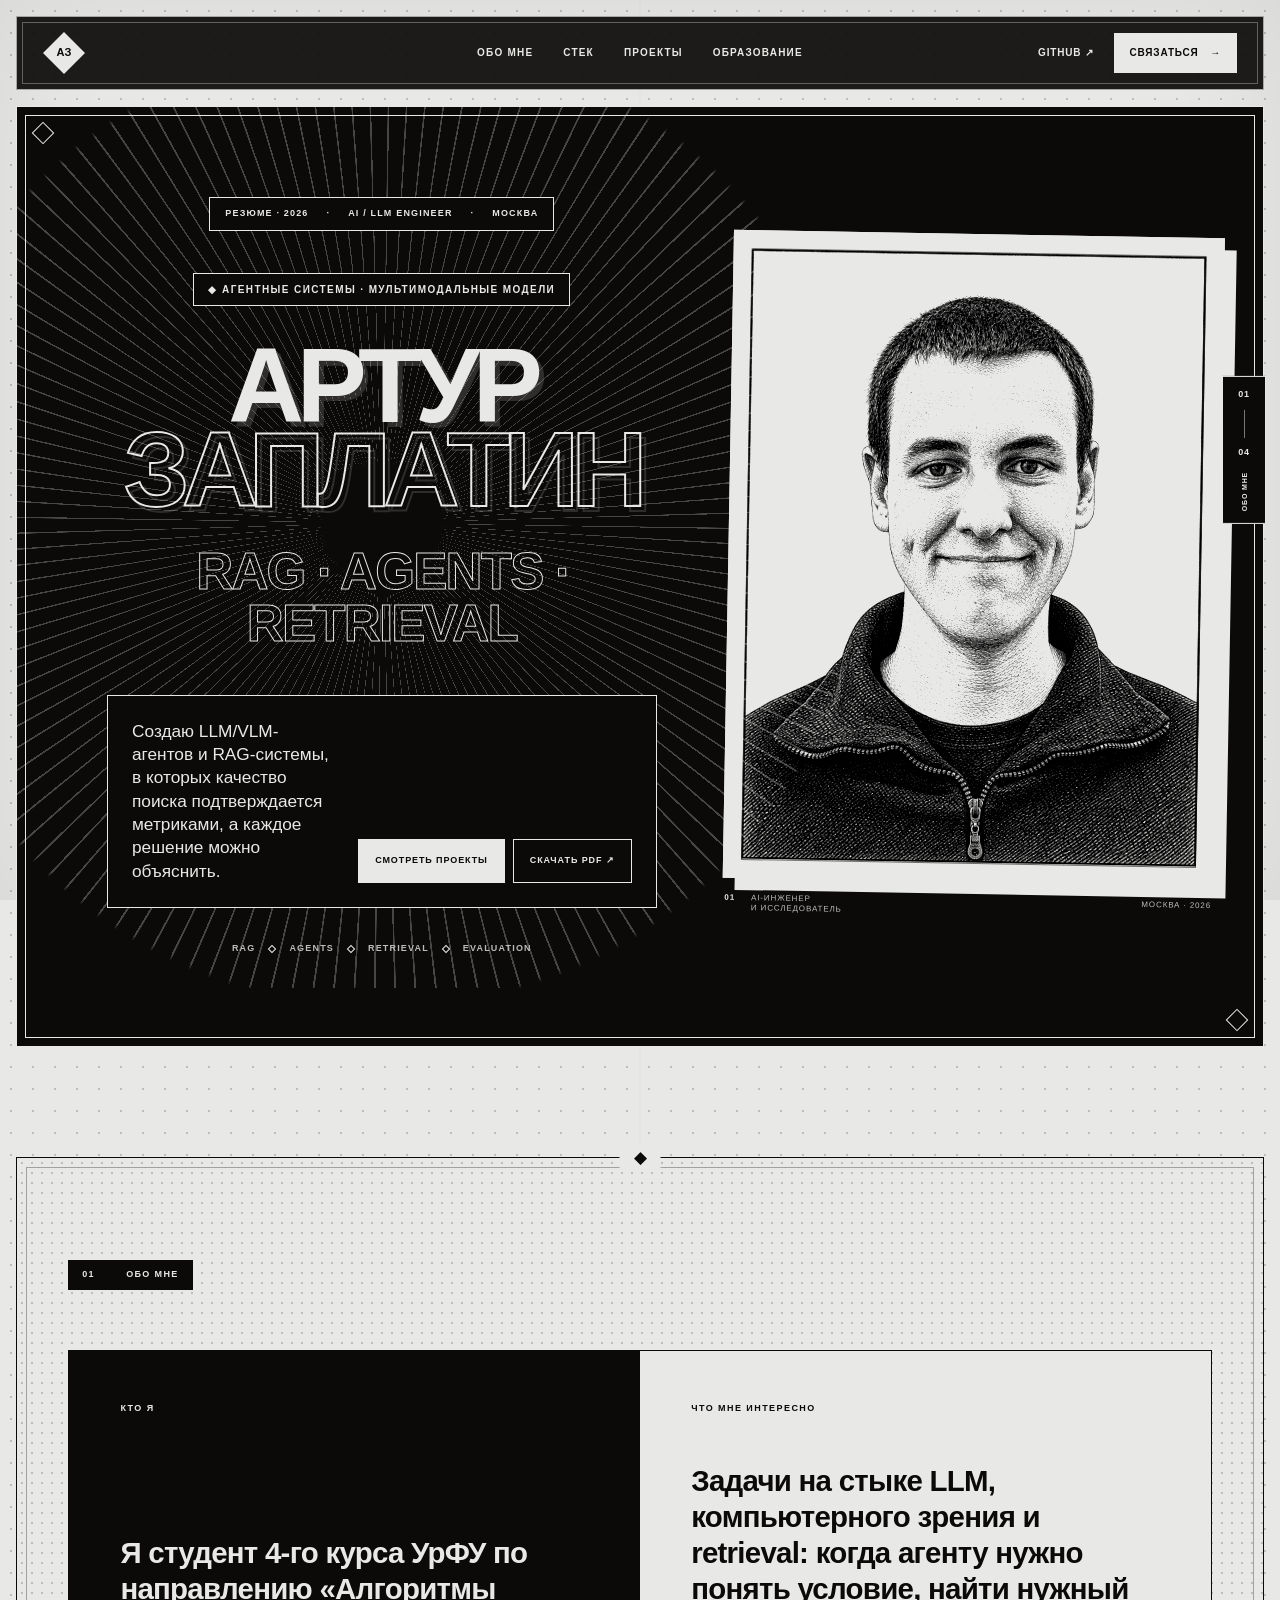
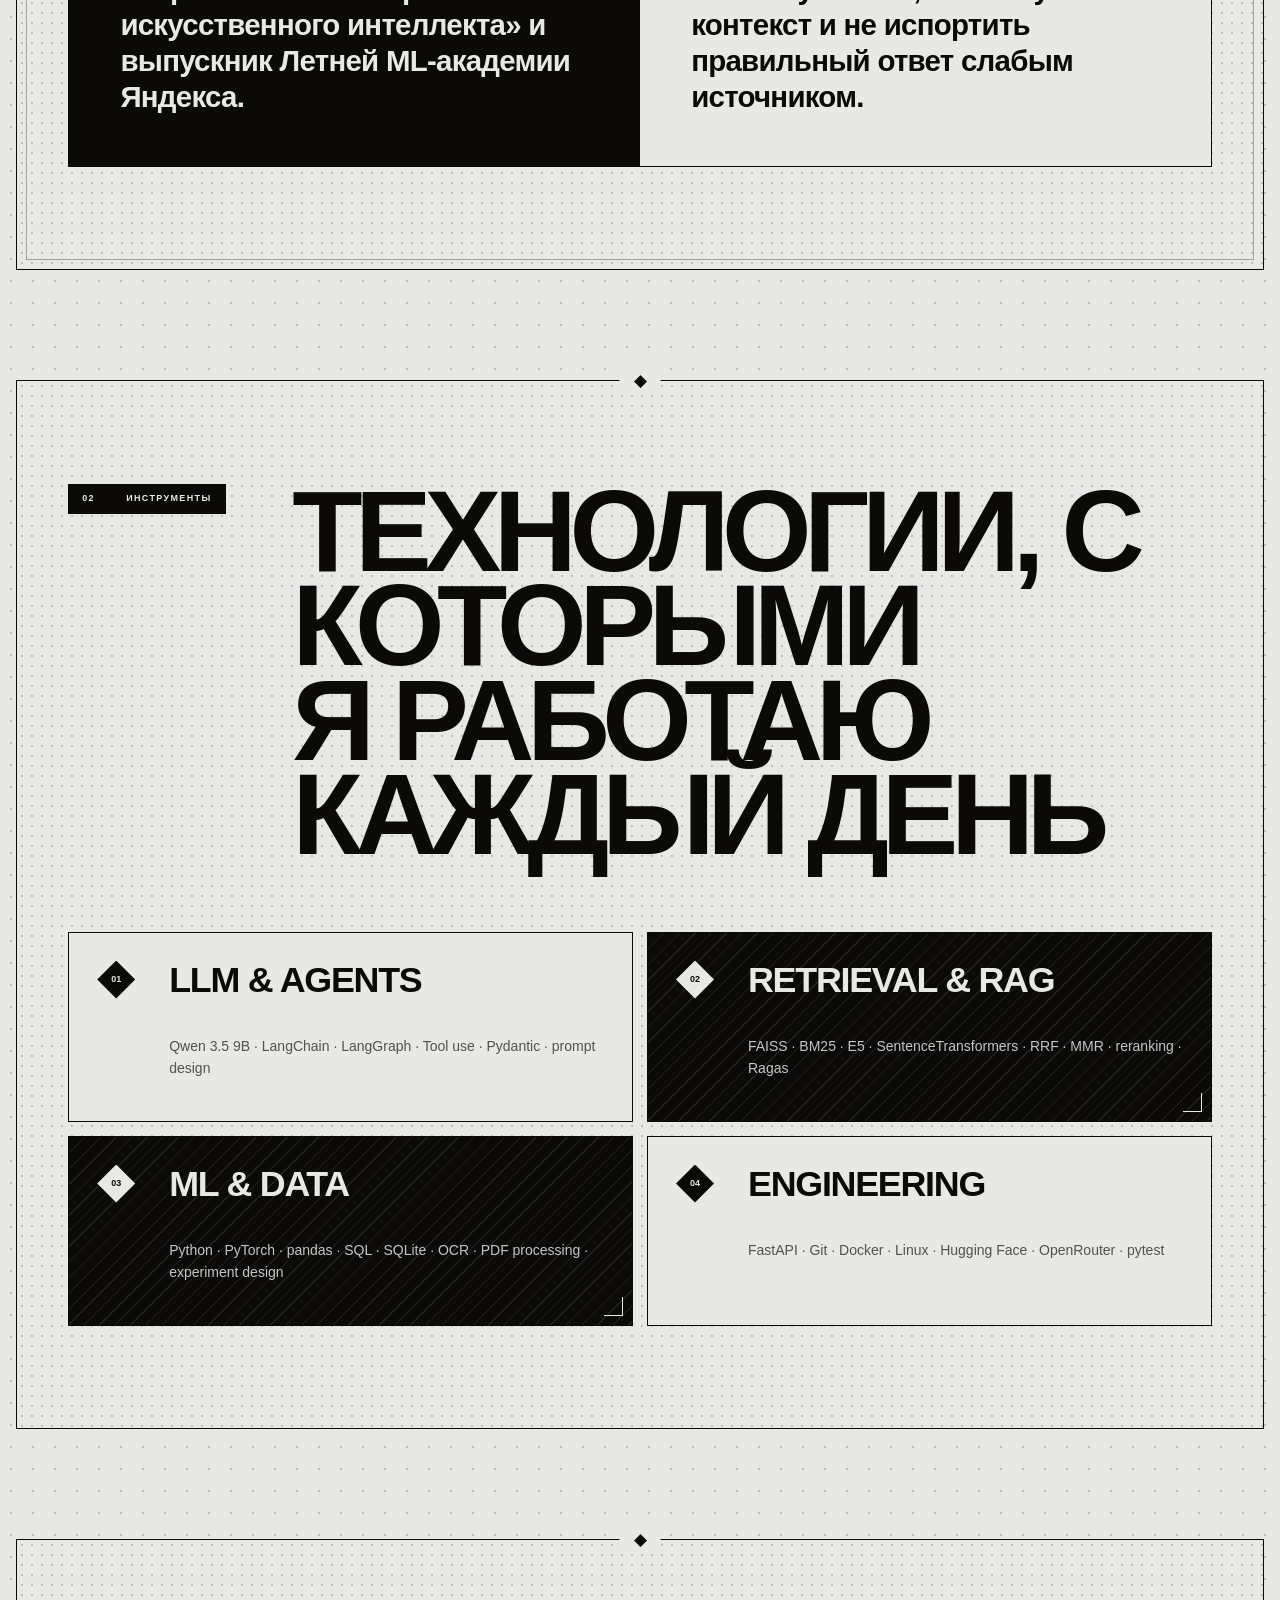
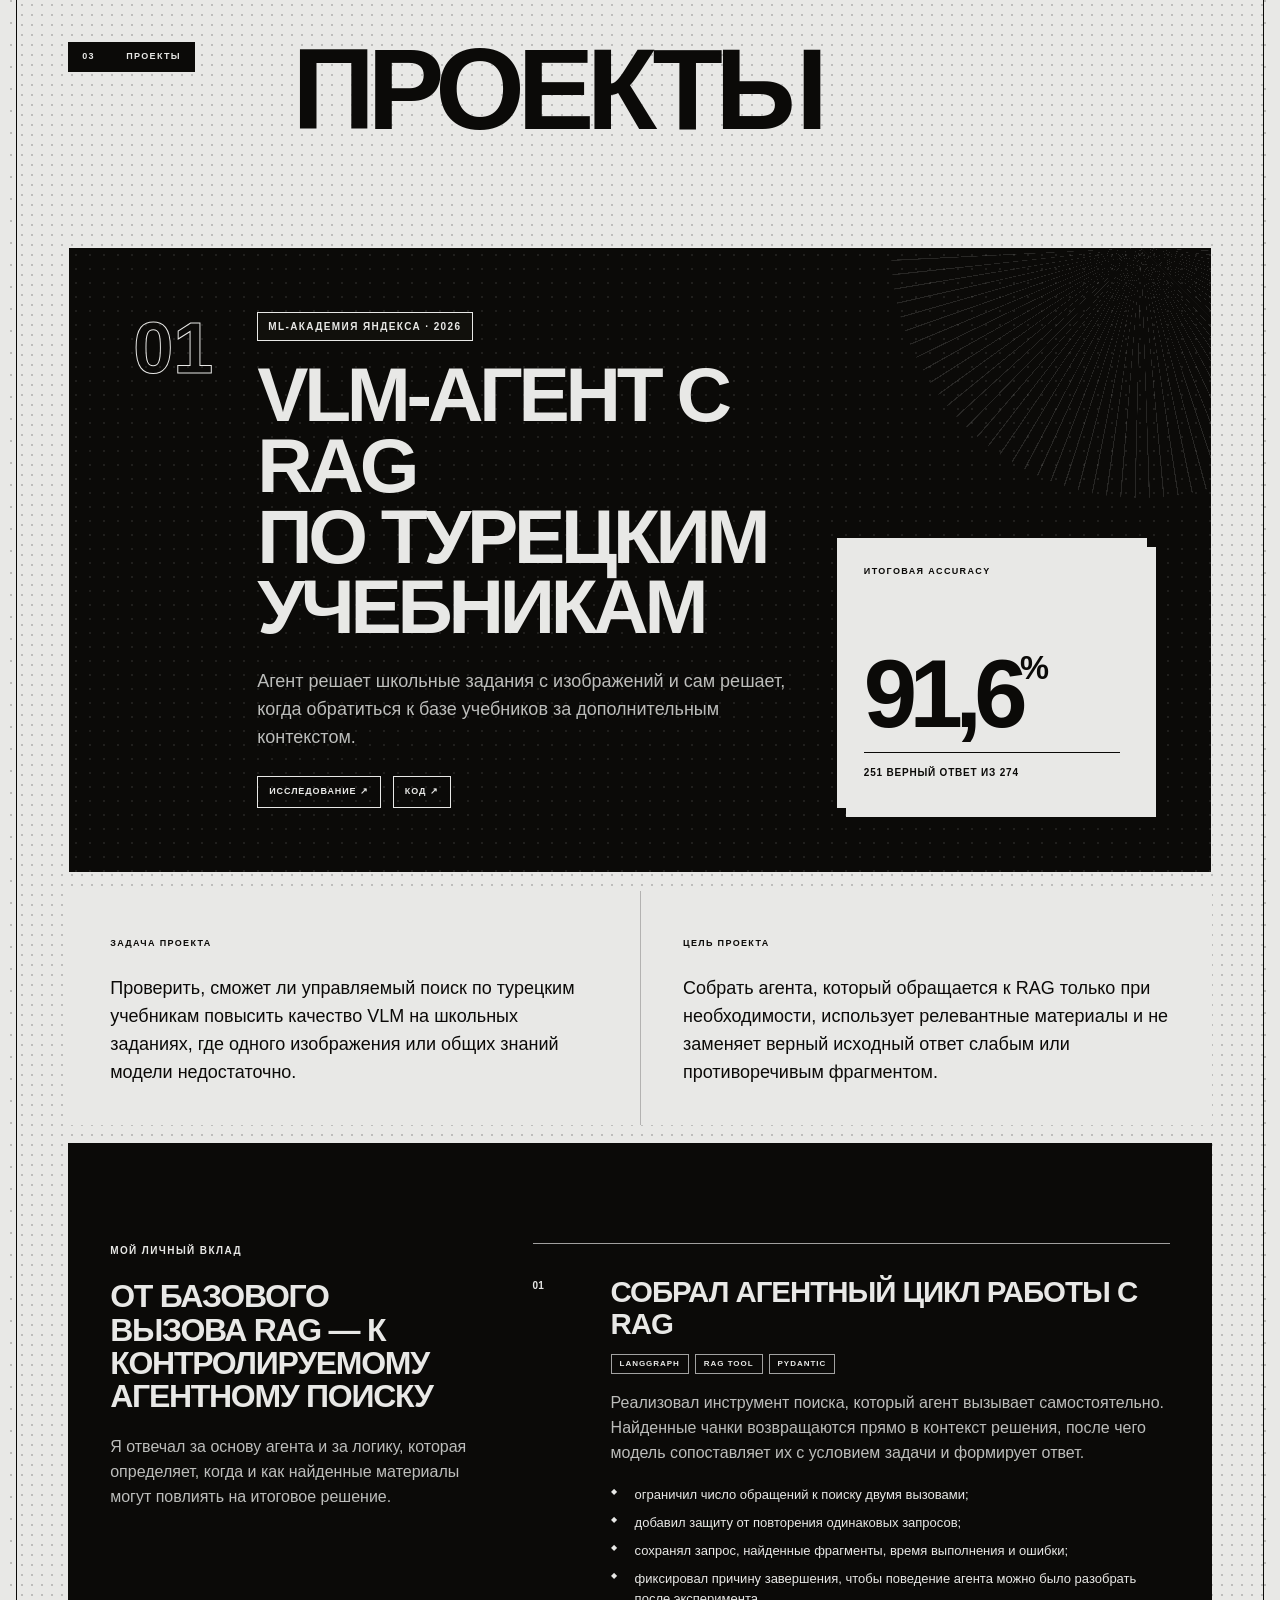
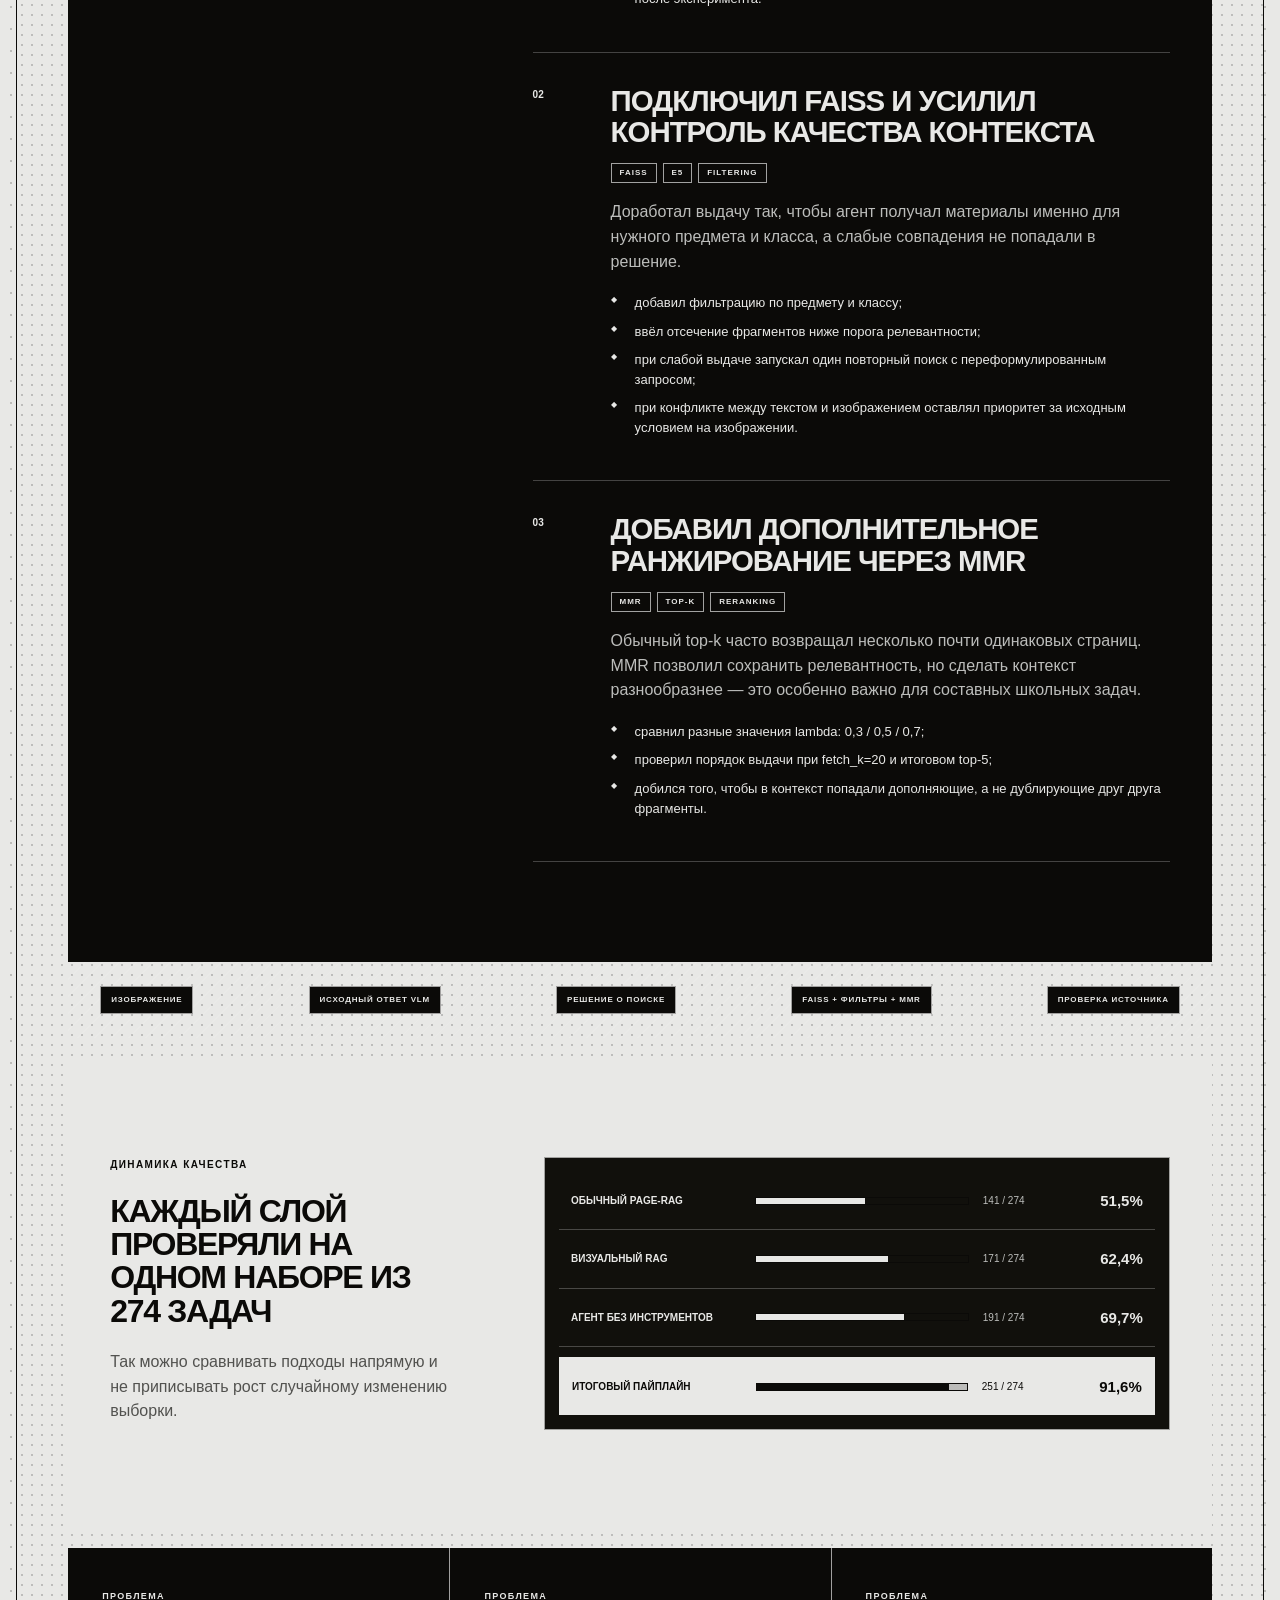
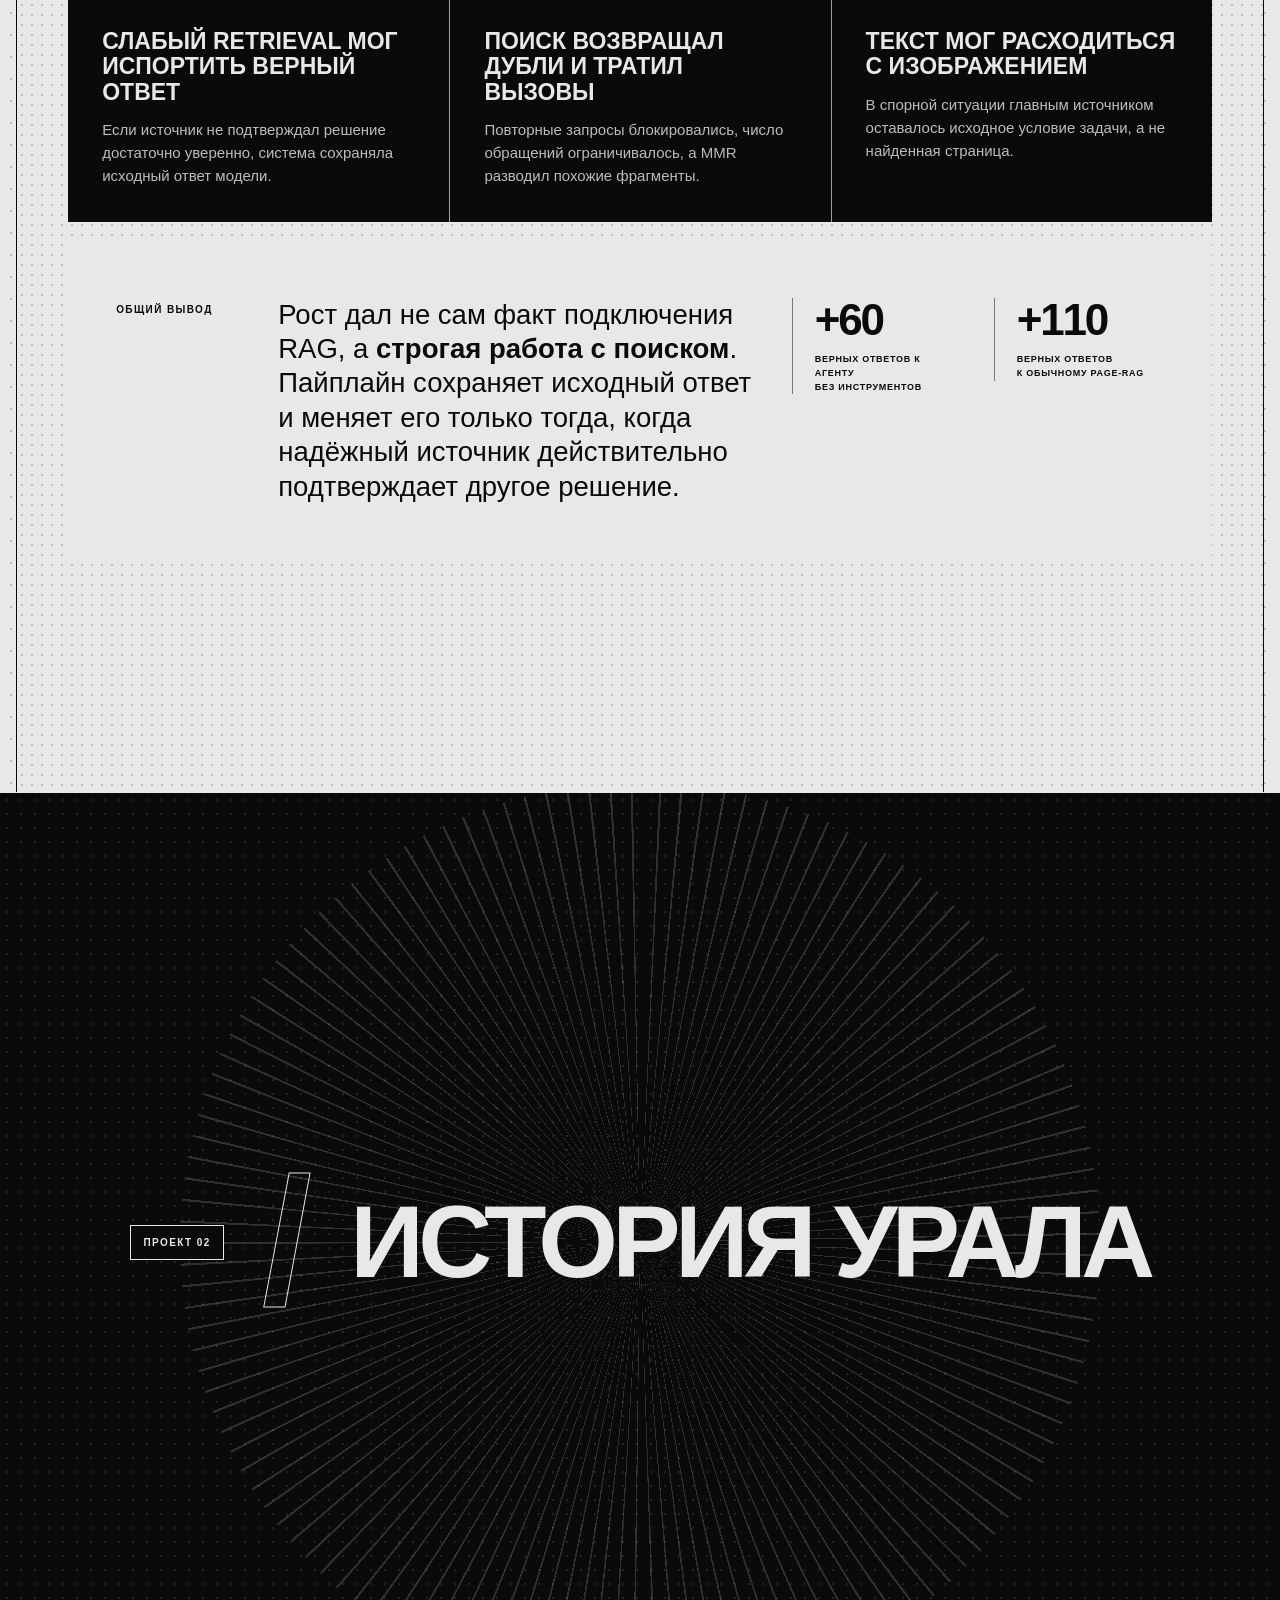
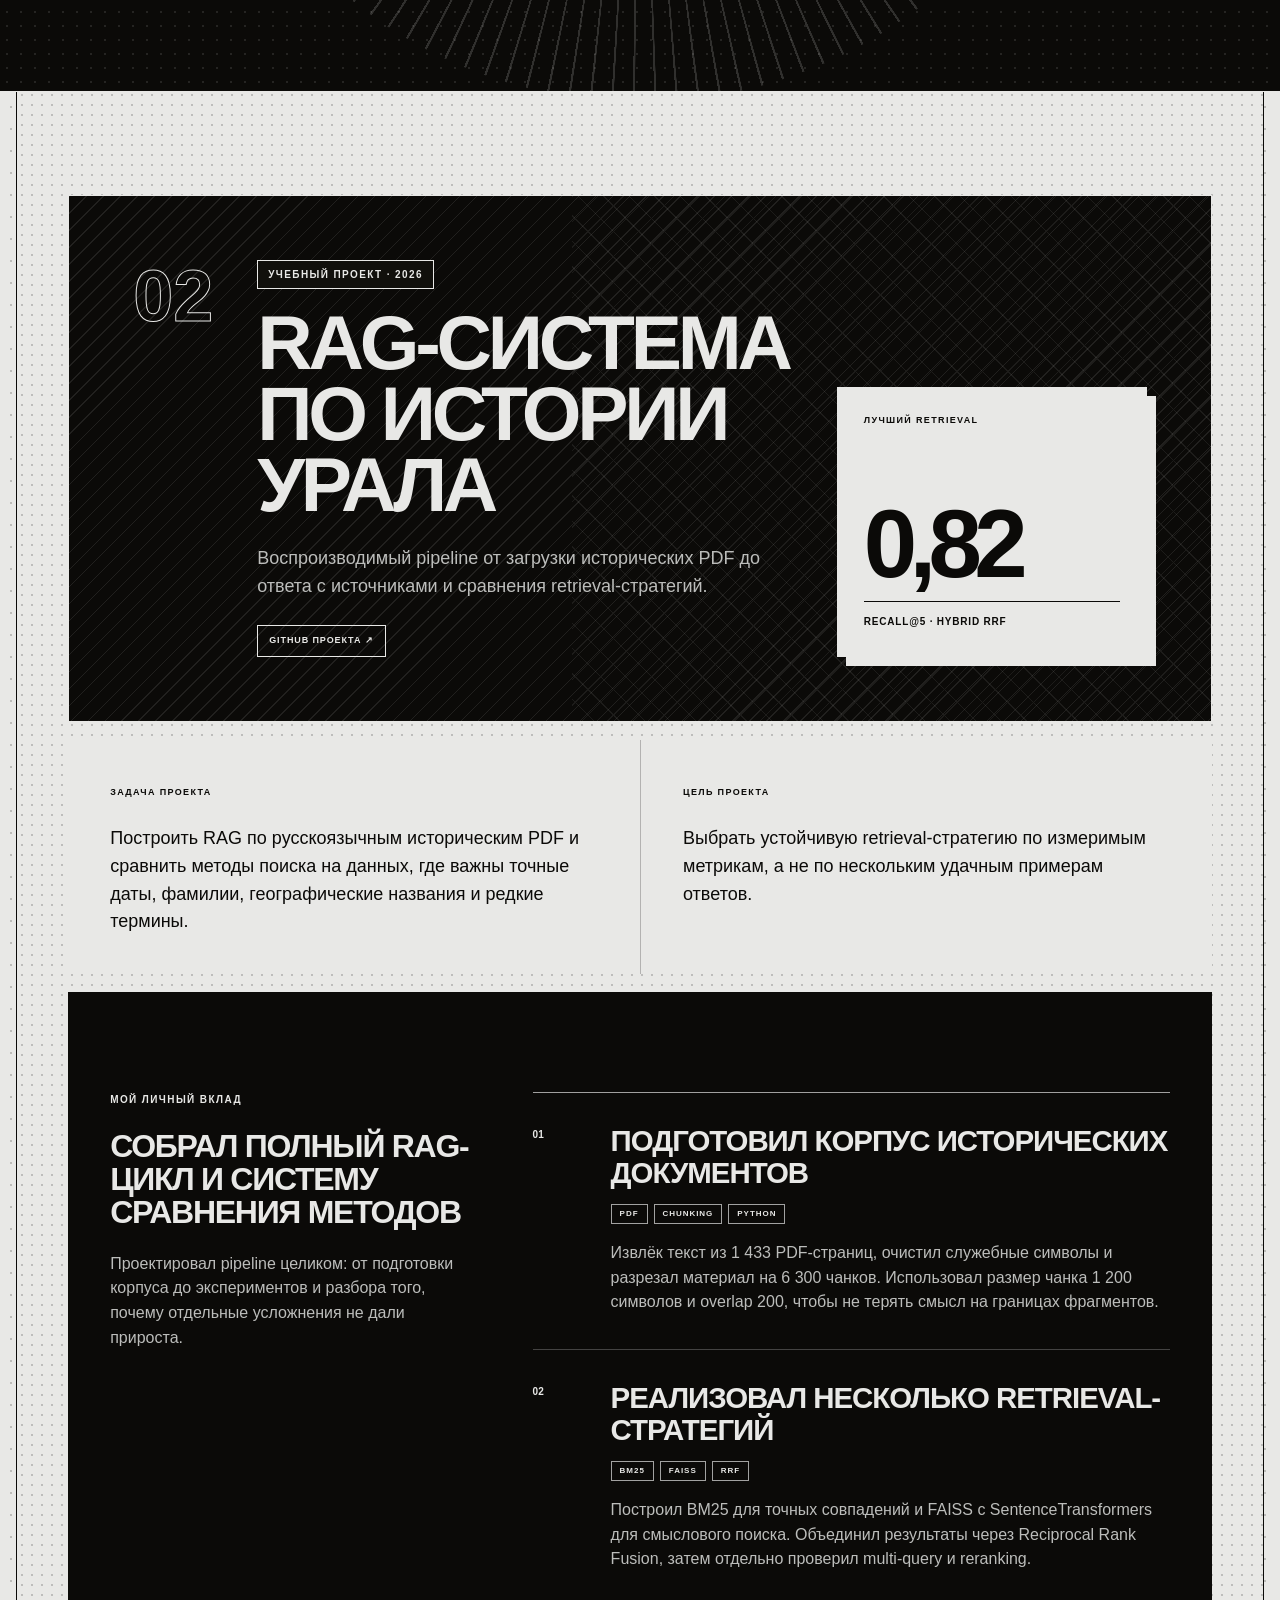
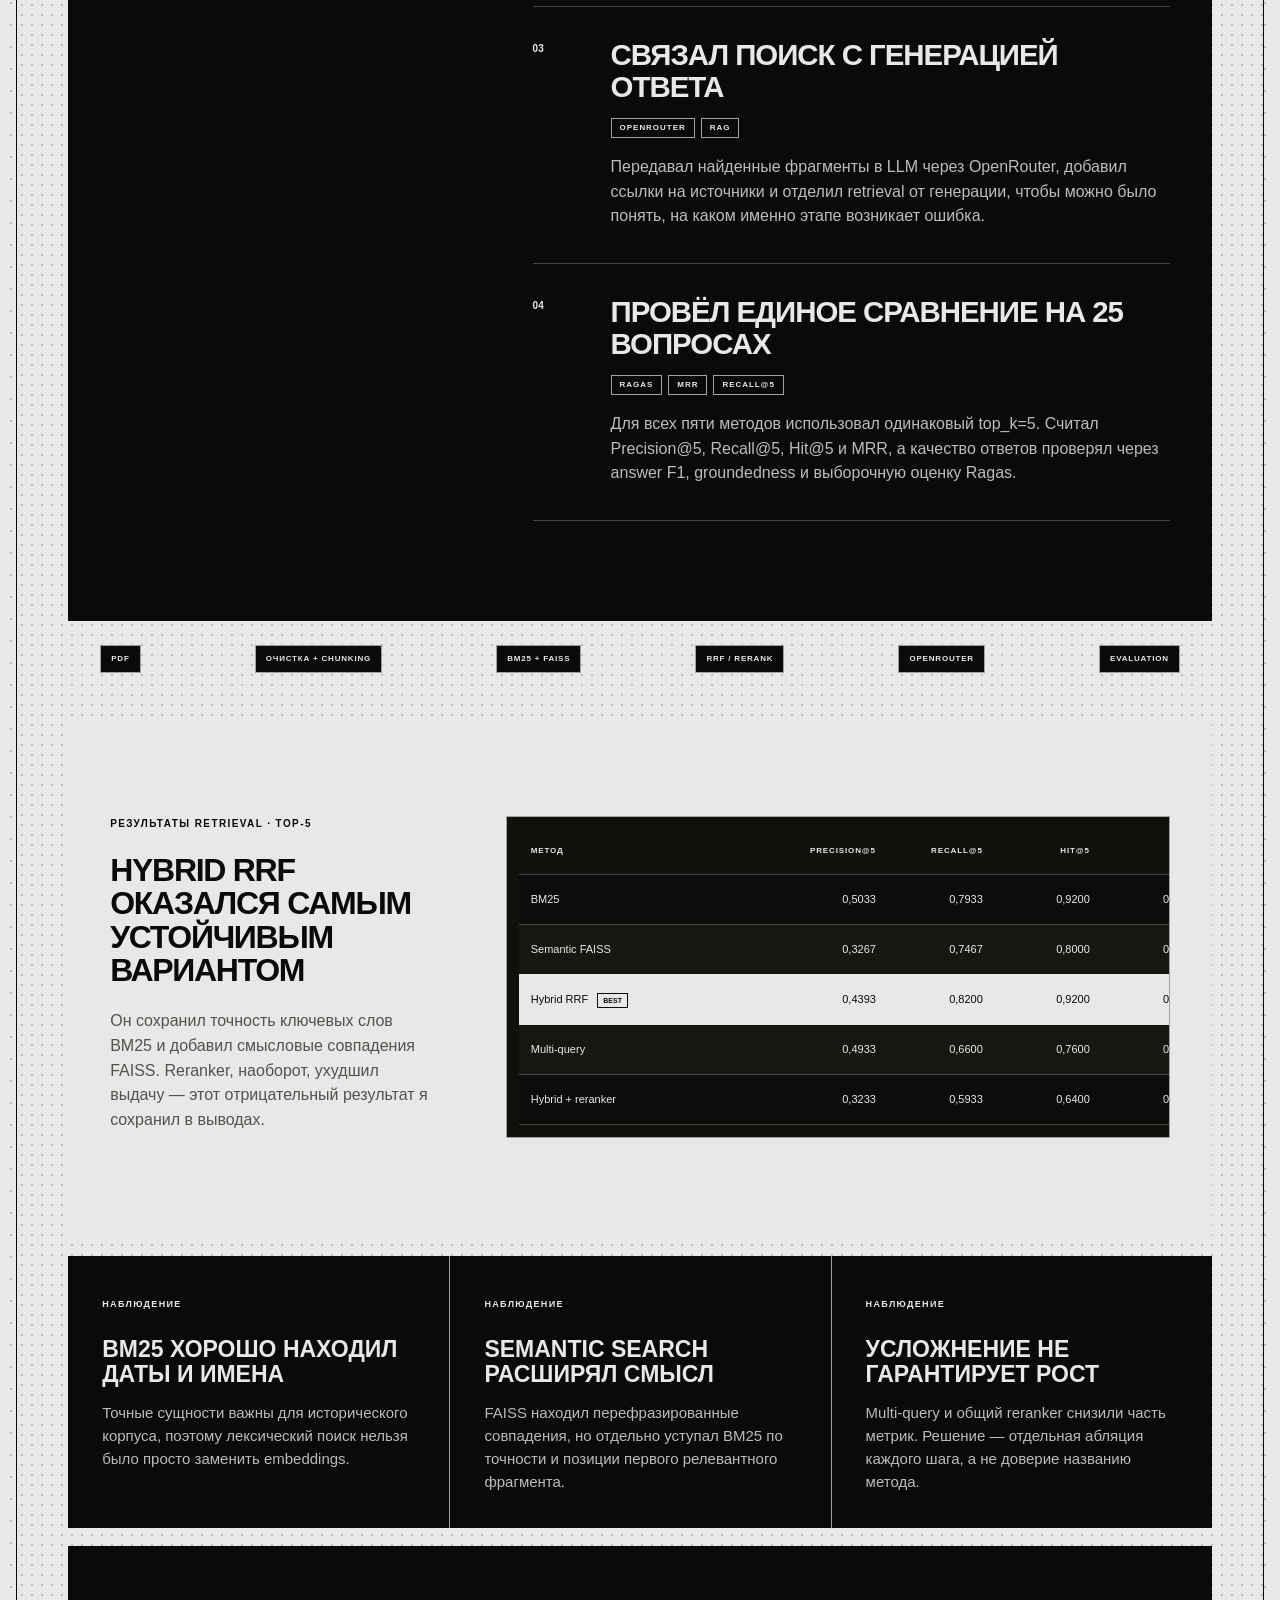
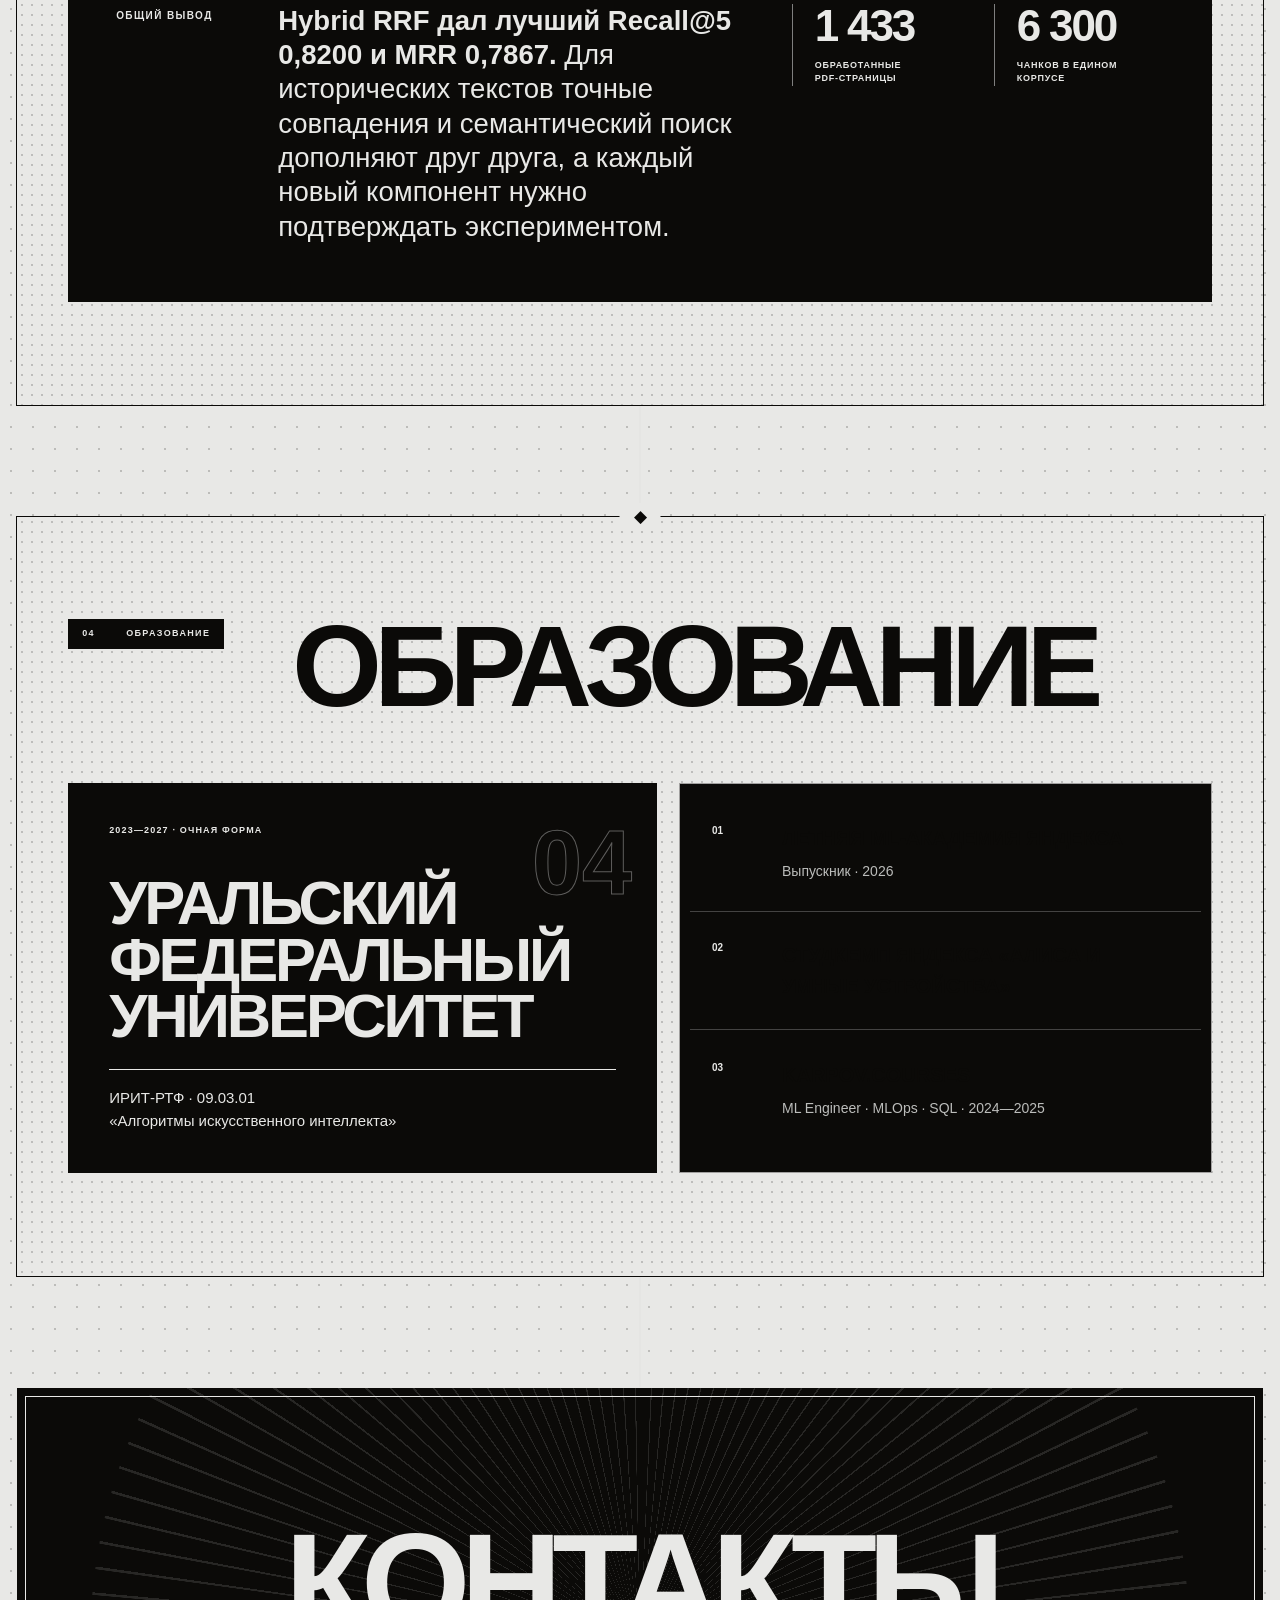
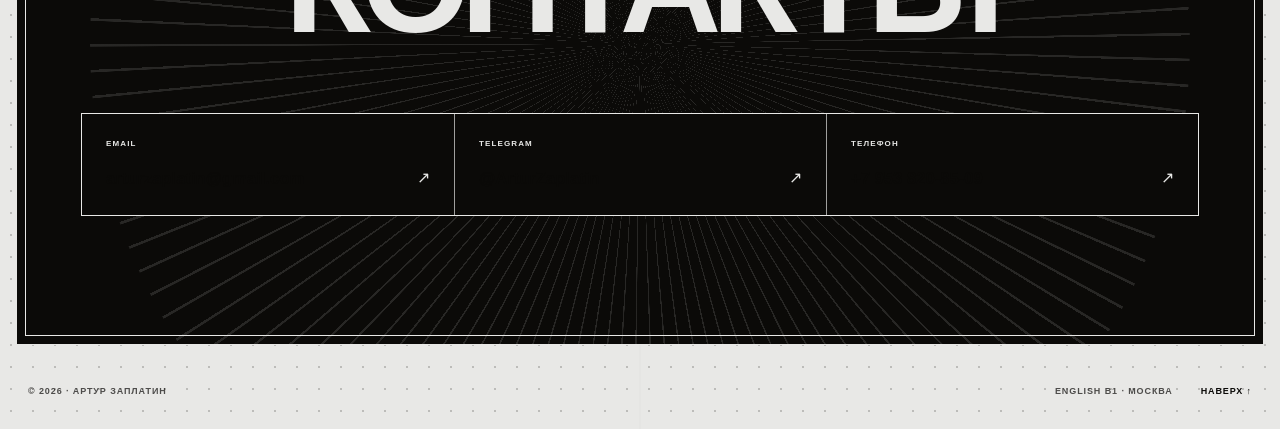
==== commit 9c728d94: "Fix hero overlap and soften contrast" ====
--- a/docs/index.html
+++ b/docs/index.html
@@ -173,7 +173,7 @@
           </footer>
         </article>
 
-        <div class="project-transition reveal" aria-label="Следующий проект: История Урала">
+        <div class="project-transition" aria-label="Следующий проект: История Урала">
           <span>ПРОЕКТ 02</span>
           <strong aria-hidden="true">/</strong>
           <p>ИСТОРИЯ УРАЛА</p>
--- a/docs/styles.css
+++ b/docs/styles.css
@@ -2,12 +2,12 @@
   --bg: #0b0a08;
   --panel: #11100c;
   --panel-2: #17150f;
-  --cream: #ffffff;
-  --gold: #ffffff;
+  --cream: #e8e8e6;
+  --gold: #e8e8e6;
   --gold-dark: #0b0a08;
-  --muted: #d7d7d7;
-  --line: rgba(255, 255, 255, .3);
-  --line-strong: rgba(255, 255, 255, .76);
+  --muted: #bcbdbb;
+  --line: rgba(232, 232, 230, .26);
+  --line-strong: rgba(232, 232, 230, .68);
   --max: 1540px;
 }
 
@@ -85,7 +85,7 @@
   min-height: calc(100vh - 106px);
   display: grid;
   grid-template-columns: minmax(0, 1.16fr) minmax(360px, .84fr);
-  gap: 0;
+  gap: clamp(18px, 2vw, 38px);
   align-items: center;
   margin-top: 16px;
   padding: 26px;
@@ -107,7 +107,7 @@
 .hero-meta span + span::before { content: "·"; margin-right: 18px; color: var(--gold); }
 .overline, .eyebrow { color: var(--gold); font-size: 10px; font-weight: 900; letter-spacing: .14em; }
 .hero .overline { width: fit-content; margin: 0 auto 38px; padding: 8px 14px; border: 1px solid var(--gold); background: var(--bg); color: var(--cream); }
-.hero h1 { position: relative; z-index: 4; margin: 0 -8% 0 0; font-size: clamp(82px, 11.3vw, 190px); font-weight: 900; line-height: .76; letter-spacing: -.075em; text-transform: uppercase; filter: drop-shadow(5px 5px 0 rgba(255, 255, 255, .2)); }
+.hero h1 { position: relative; z-index: 4; max-width: 100%; margin: 0; font-size: clamp(72px, 8.2vw, 132px); font-weight: 900; line-height: .8; letter-spacing: -.07em; text-transform: uppercase; filter: drop-shadow(5px 5px 0 rgba(232, 232, 230, .16)); }
 .hero h1 span { display: block; }
 .hero h1 span:first-child { color: var(--cream); }
 .hero h1 span:last-child { color: transparent; -webkit-text-stroke: 2px var(--cream); text-stroke: 2px var(--cream); }
@@ -122,7 +122,7 @@
 .button-line:hover { background: var(--cream); color: var(--bg); }
 .specialization { display: flex; align-items: center; justify-content: center; gap: 14px; margin-top: 34px; color: var(--muted); font-size: 9px; font-weight: 800; letter-spacing: .13em; }
 .specialization i { width: 6px; height: 6px; border: 1px solid var(--gold); transform: rotate(45deg); }
-.hero-portrait { z-index: 2; width: 112%; max-width: 590px; align-self: center; margin: 22px 28px 22px -72px; transform: rotate(1deg); }
+.hero-portrait { z-index: 2; width: min(100%, 520px); max-width: 520px; align-self: center; justify-self: end; margin: 22px 18px 22px 0; transform: rotate(1deg); }
 .portrait-frame { position: relative; padding: 9px; border: 1px solid var(--gold); background: var(--cream); box-shadow: 12px 12px 0 var(--gold); }
 .portrait-frame::before { content: ""; position: absolute; inset: 17px; border: 1px solid rgba(11, 10, 8, .55); pointer-events: none; }
 .hero-portrait img { display: block; width: 100%; aspect-ratio: .75; object-fit: cover; filter: grayscale(1) contrast(1.32) brightness(1.12); mix-blend-mode: multiply; }
@@ -228,13 +228,14 @@
 .brief-grid span, .problem-grid article > span { color: currentColor; font-size: 9px; font-weight: 900; letter-spacing: .15em; }
 .brief-grid p { max-width: 720px; margin: 22px 0 0; color: var(--bg); font-size: 18px; }
 
-.contribution { display: grid; grid-template-columns: minmax(280px, .55fr) minmax(0, 1.25fr); gap: clamp(45px, 7vw, 110px); margin-top: 18px; padding: 100px 42px; border: 0; background: var(--bg); }
-.contribution-intro { align-self: start; position: sticky; top: 28px; }
+.contribution { display: grid; grid-template-columns: minmax(0, .72fr) minmax(0, 1.28fr); gap: clamp(42px, 5vw, 80px); margin-top: 18px; padding: 100px 42px; border: 0; background: var(--bg); }
+.contribution-intro { min-width: 0; align-self: start; position: static; }
 .contribution-intro .eyebrow, .experiments-copy .eyebrow, .table-intro .eyebrow { width: fit-content; margin: 0; padding: 0; border: 0; }
-.contribution-intro h4, .experiments h4, .table-intro h4 { margin: 22px 0; font-size: clamp(32px, 3.7vw, 56px); font-weight: 900; line-height: 1.02; letter-spacing: -.045em; text-transform: uppercase; }
+.contribution-intro h4, .experiments h4, .table-intro h4 { margin: 22px 0; font-size: clamp(30px, 2.5vw, 46px); font-weight: 900; line-height: 1.04; letter-spacing: -.04em; overflow-wrap: anywhere; text-transform: uppercase; }
 .contribution-intro > p:last-child, .experiments-copy > p:last-child, .table-intro > p:last-child { max-width: 470px; margin: 0; color: var(--muted); font-size: 16px; }
-.contribution-list { display: grid; gap: 0; border-top: 1px solid var(--line-strong); }
+.contribution-list { min-width: 0; display: grid; gap: 0; border-top: 1px solid var(--line-strong); }
 .contribution-list article { display: grid; grid-template-columns: 56px 1fr; gap: 22px; padding: 34px 0; border: 0; border-bottom: 1px solid var(--line); background: transparent; position: relative; }
+.contribution-list article > div { min-width: 0; }
 .contribution-list article::after { display: none; }
 .contribution-number { color: var(--gold); font-size: 10px; font-weight: 900; }
 .contribution-list h5 { margin: -2px 0 15px; font-size: clamp(24px, 2.3vw, 34px); line-height: 1.08; letter-spacing: -.035em; text-transform: uppercase; }
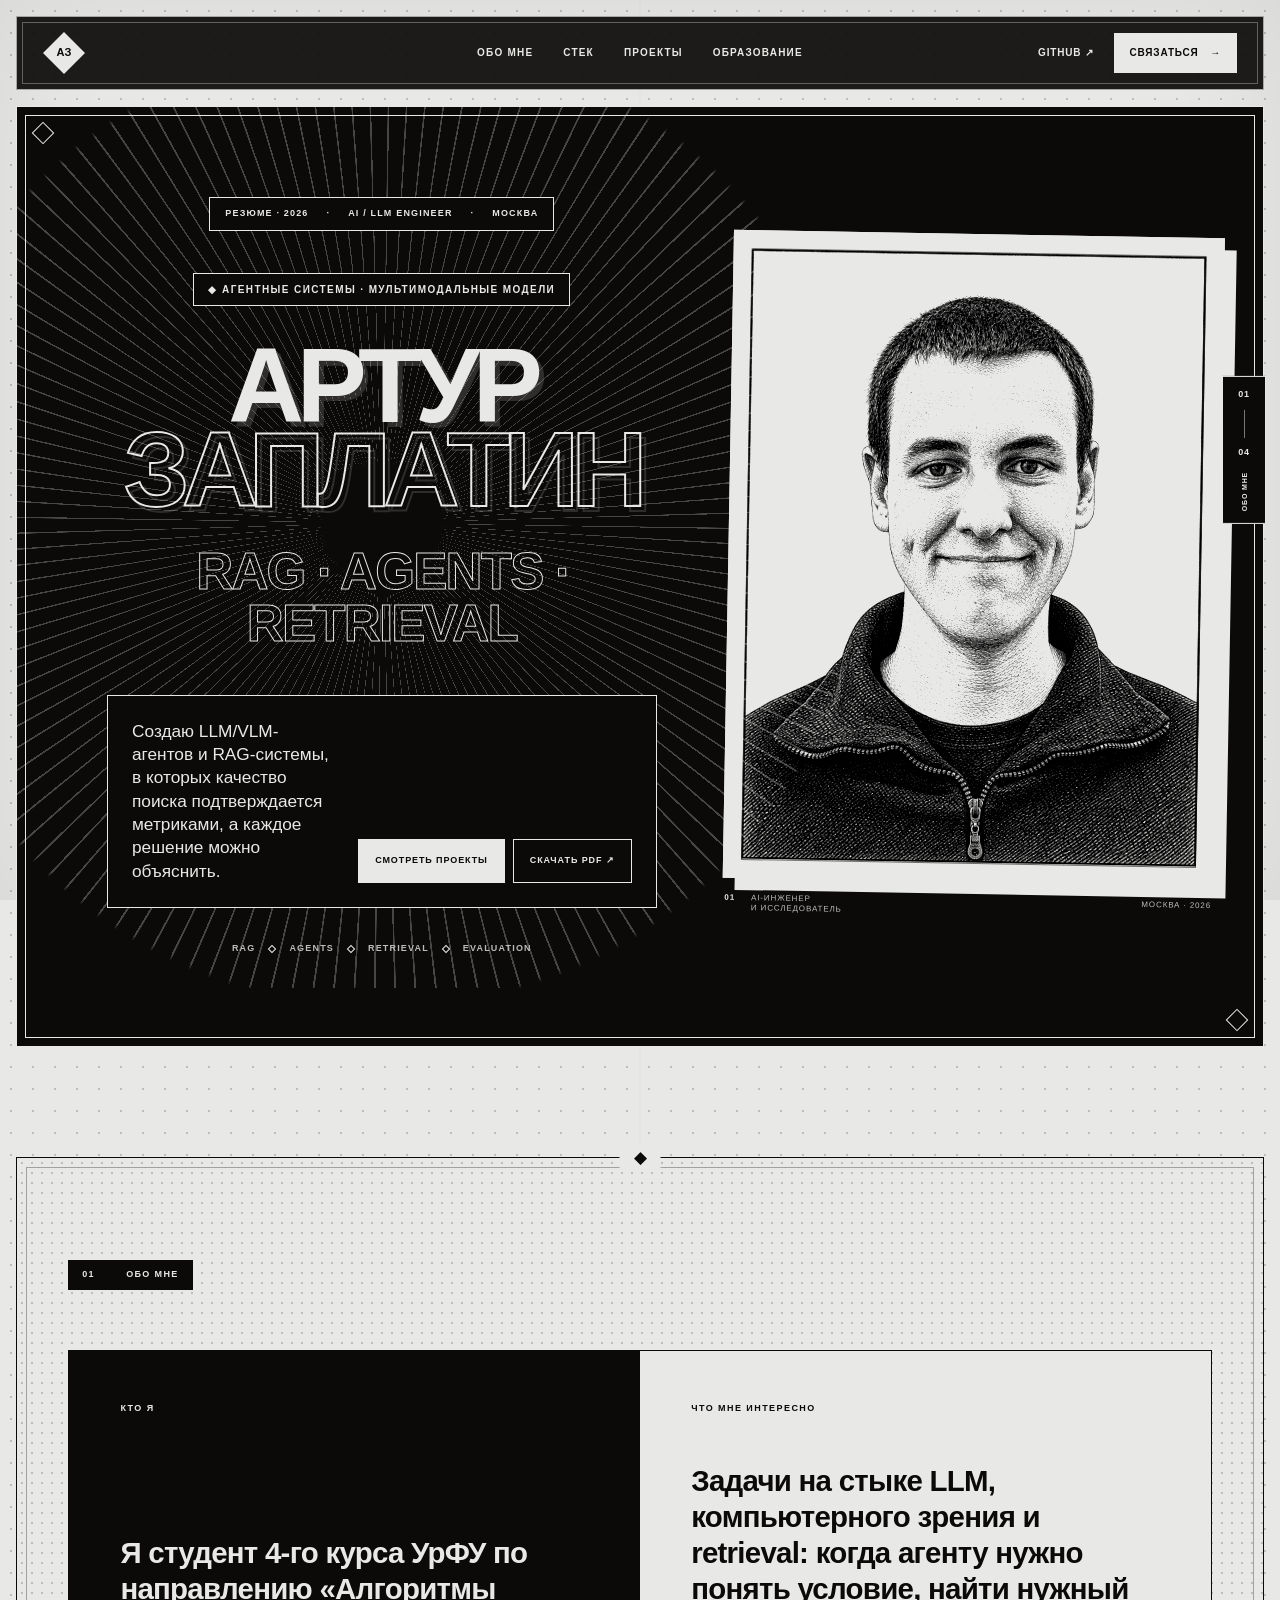
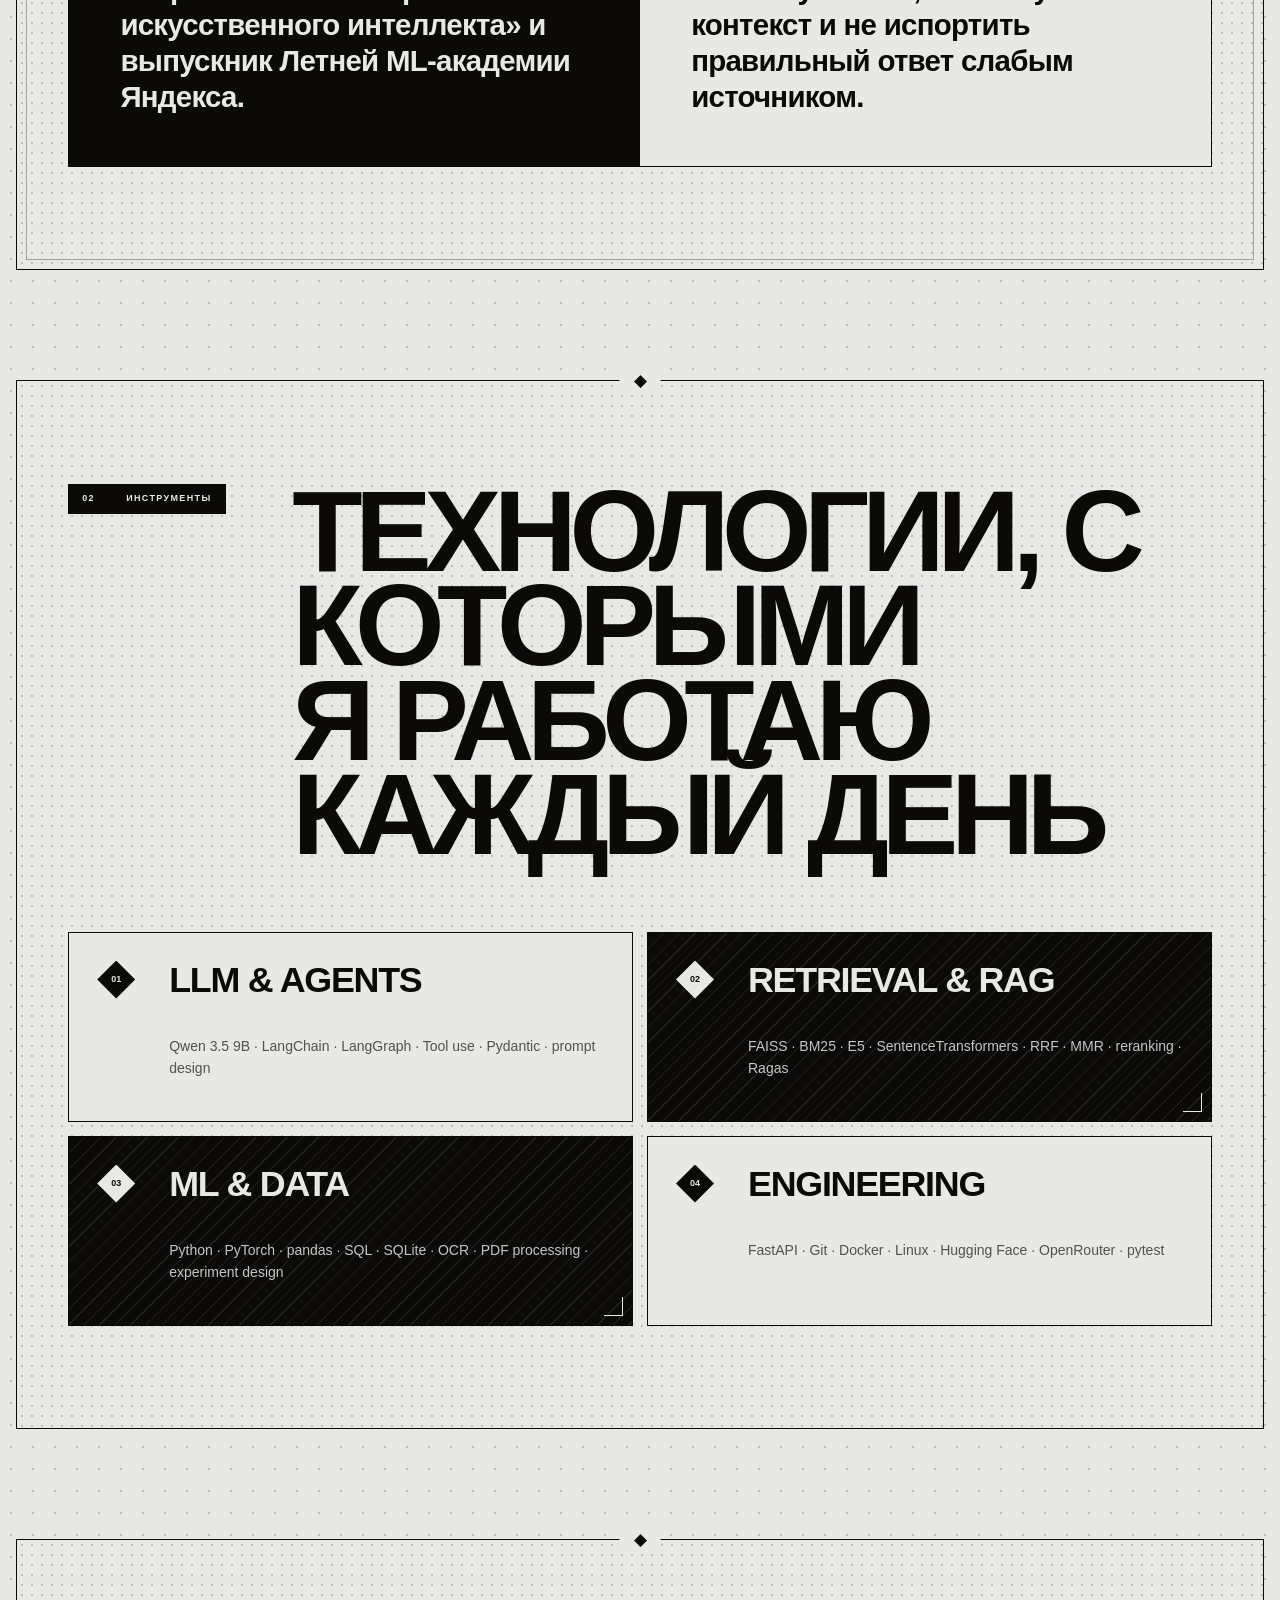
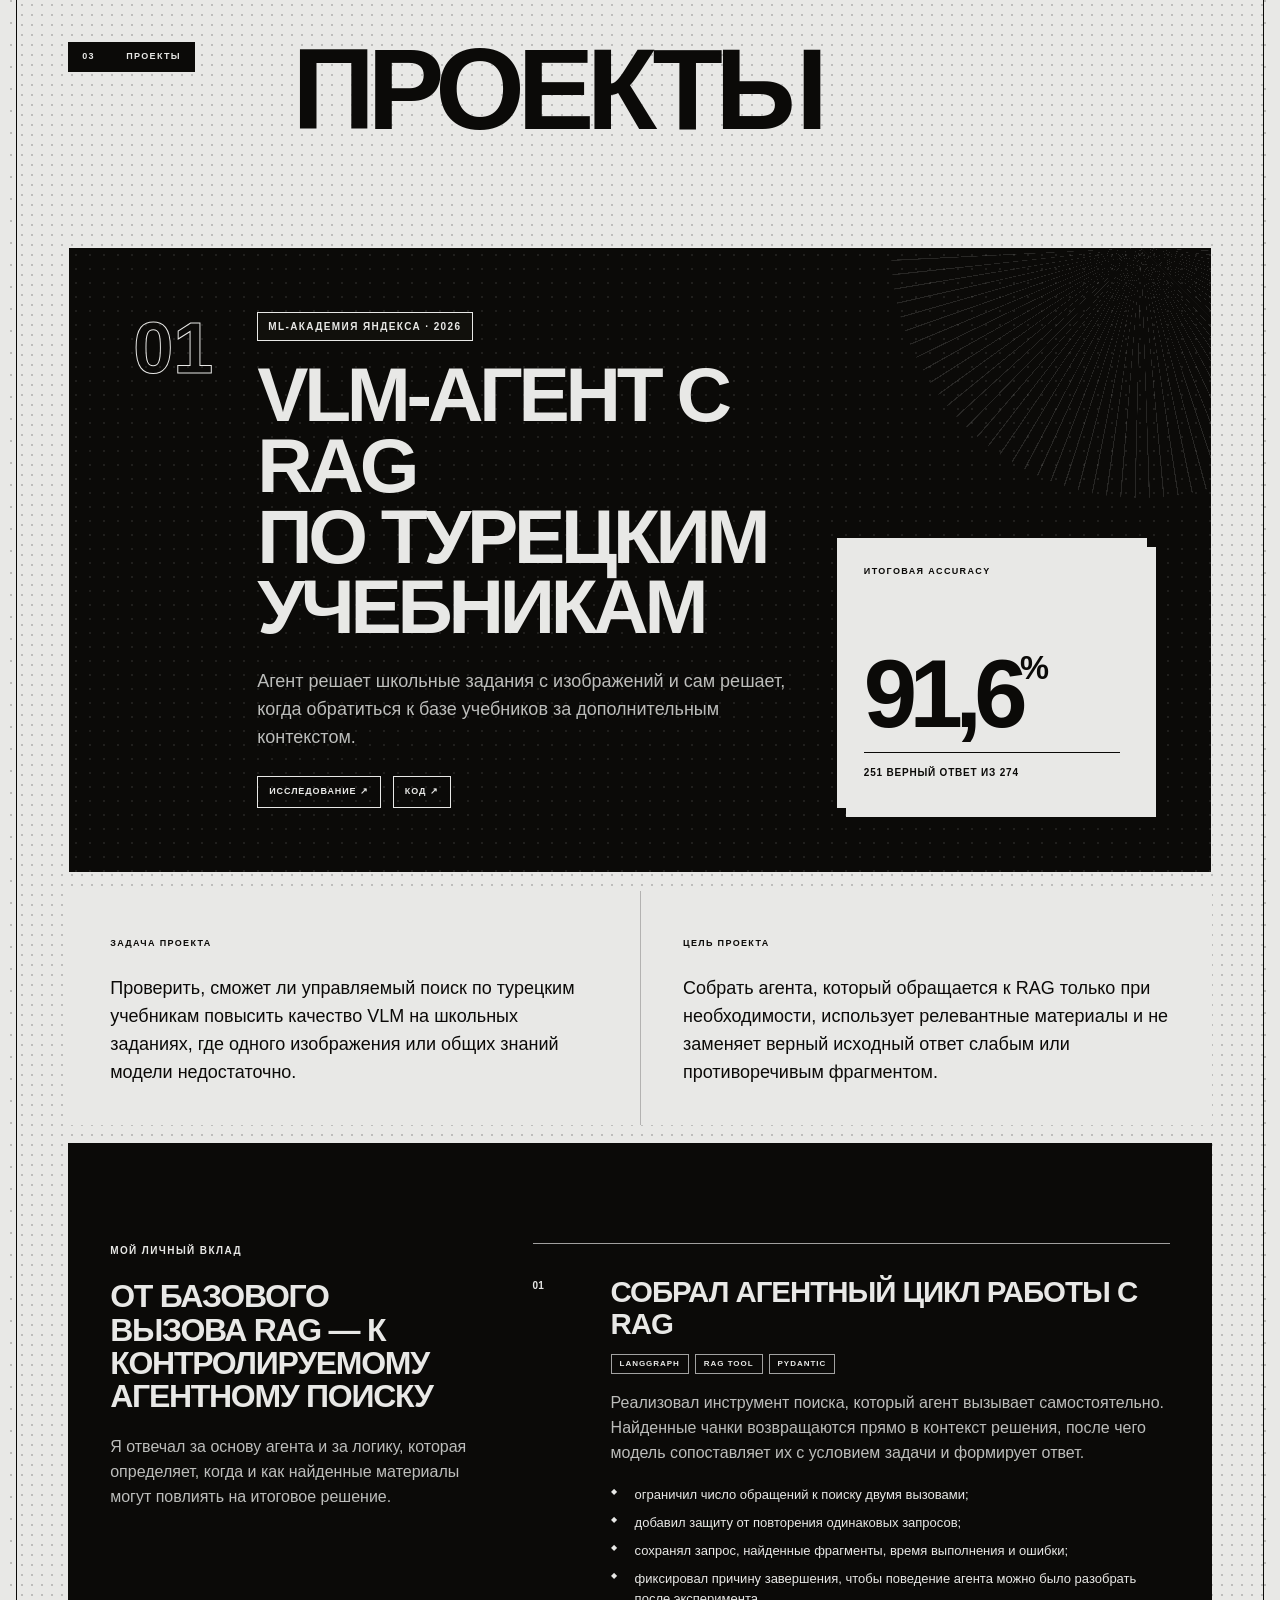
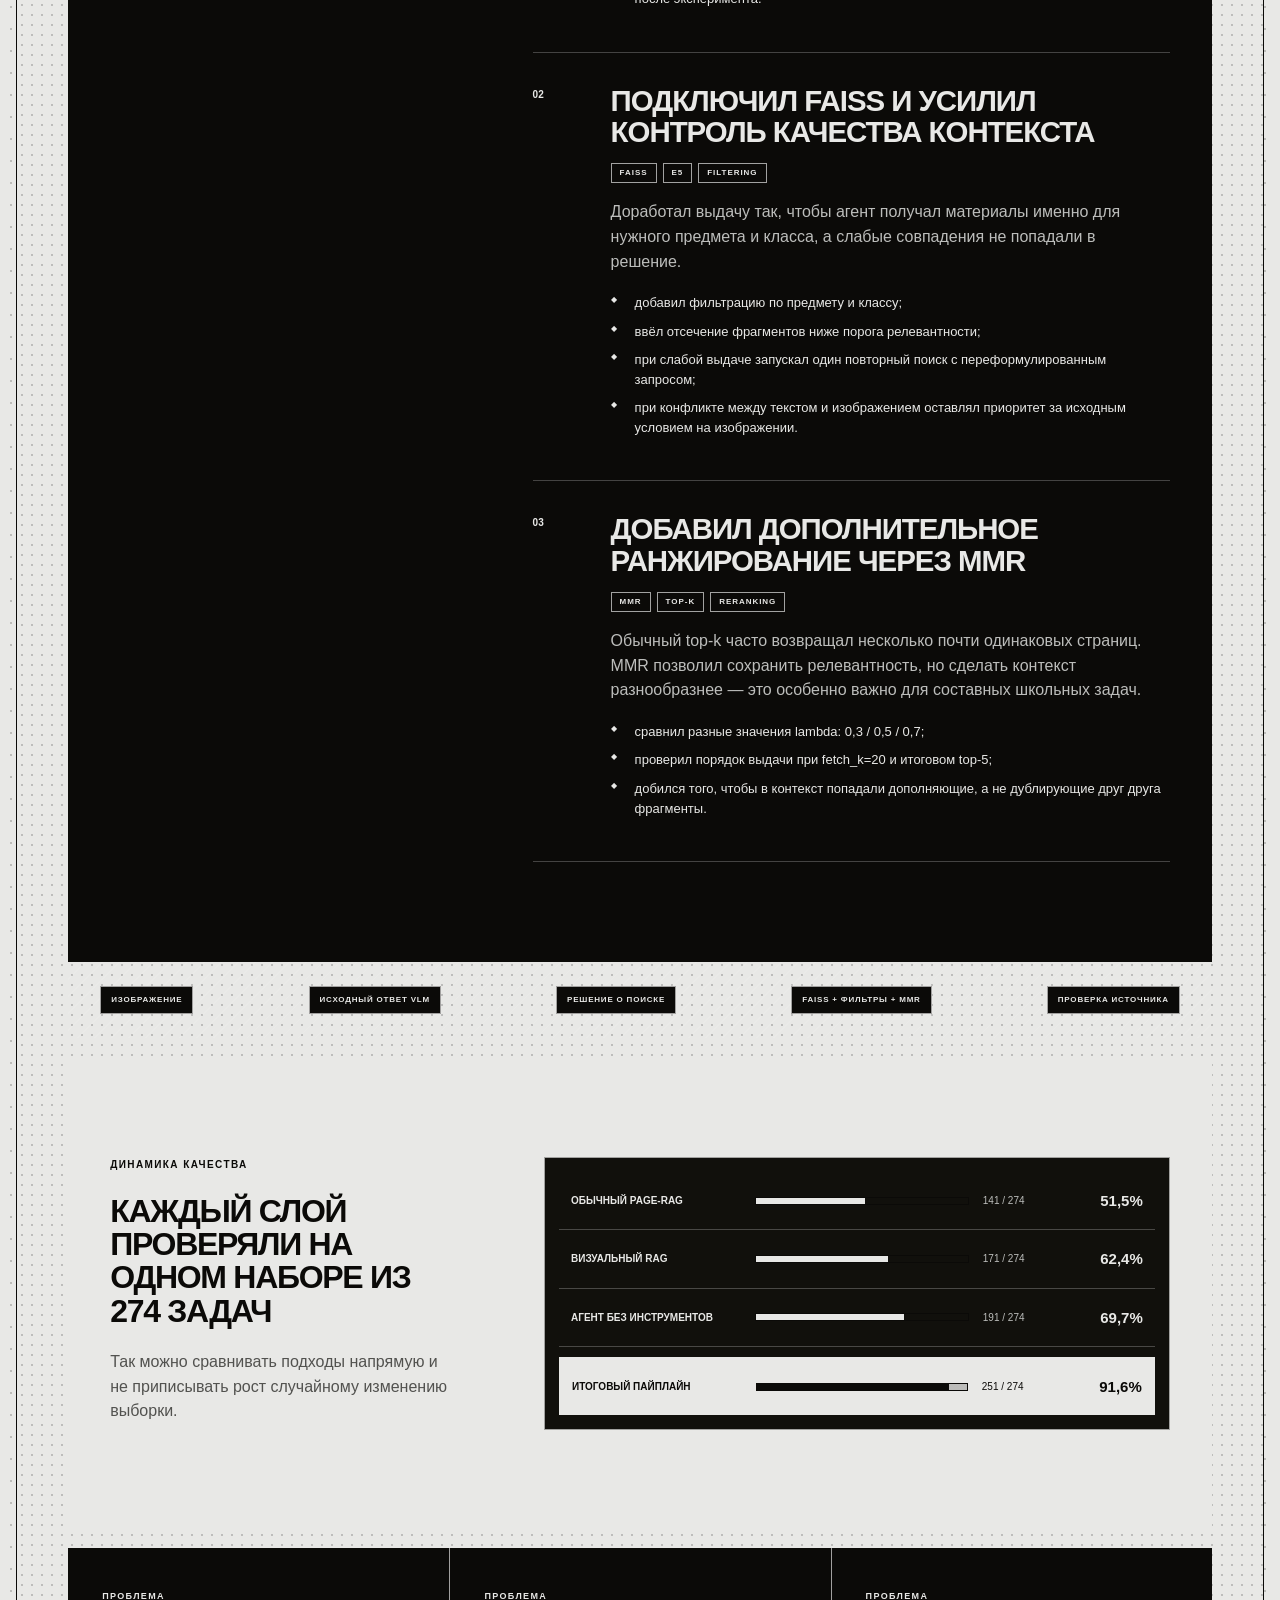
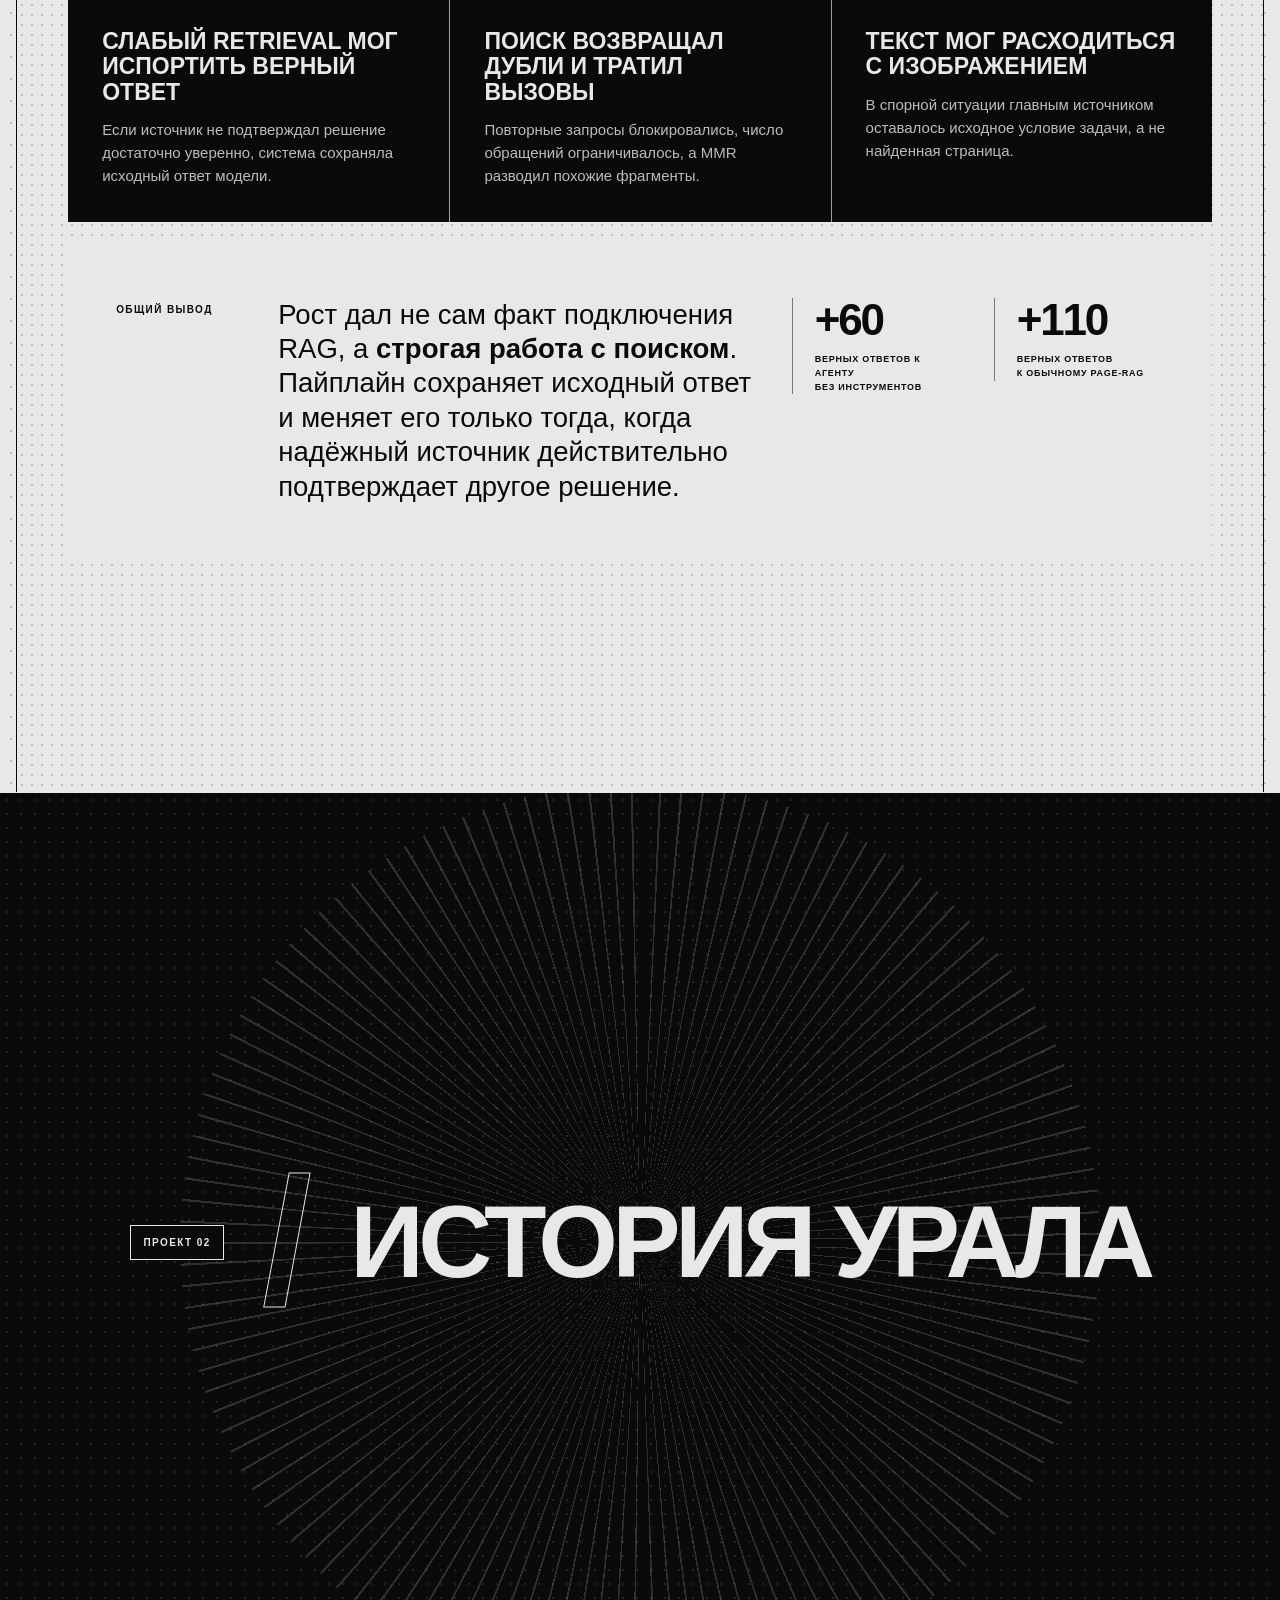
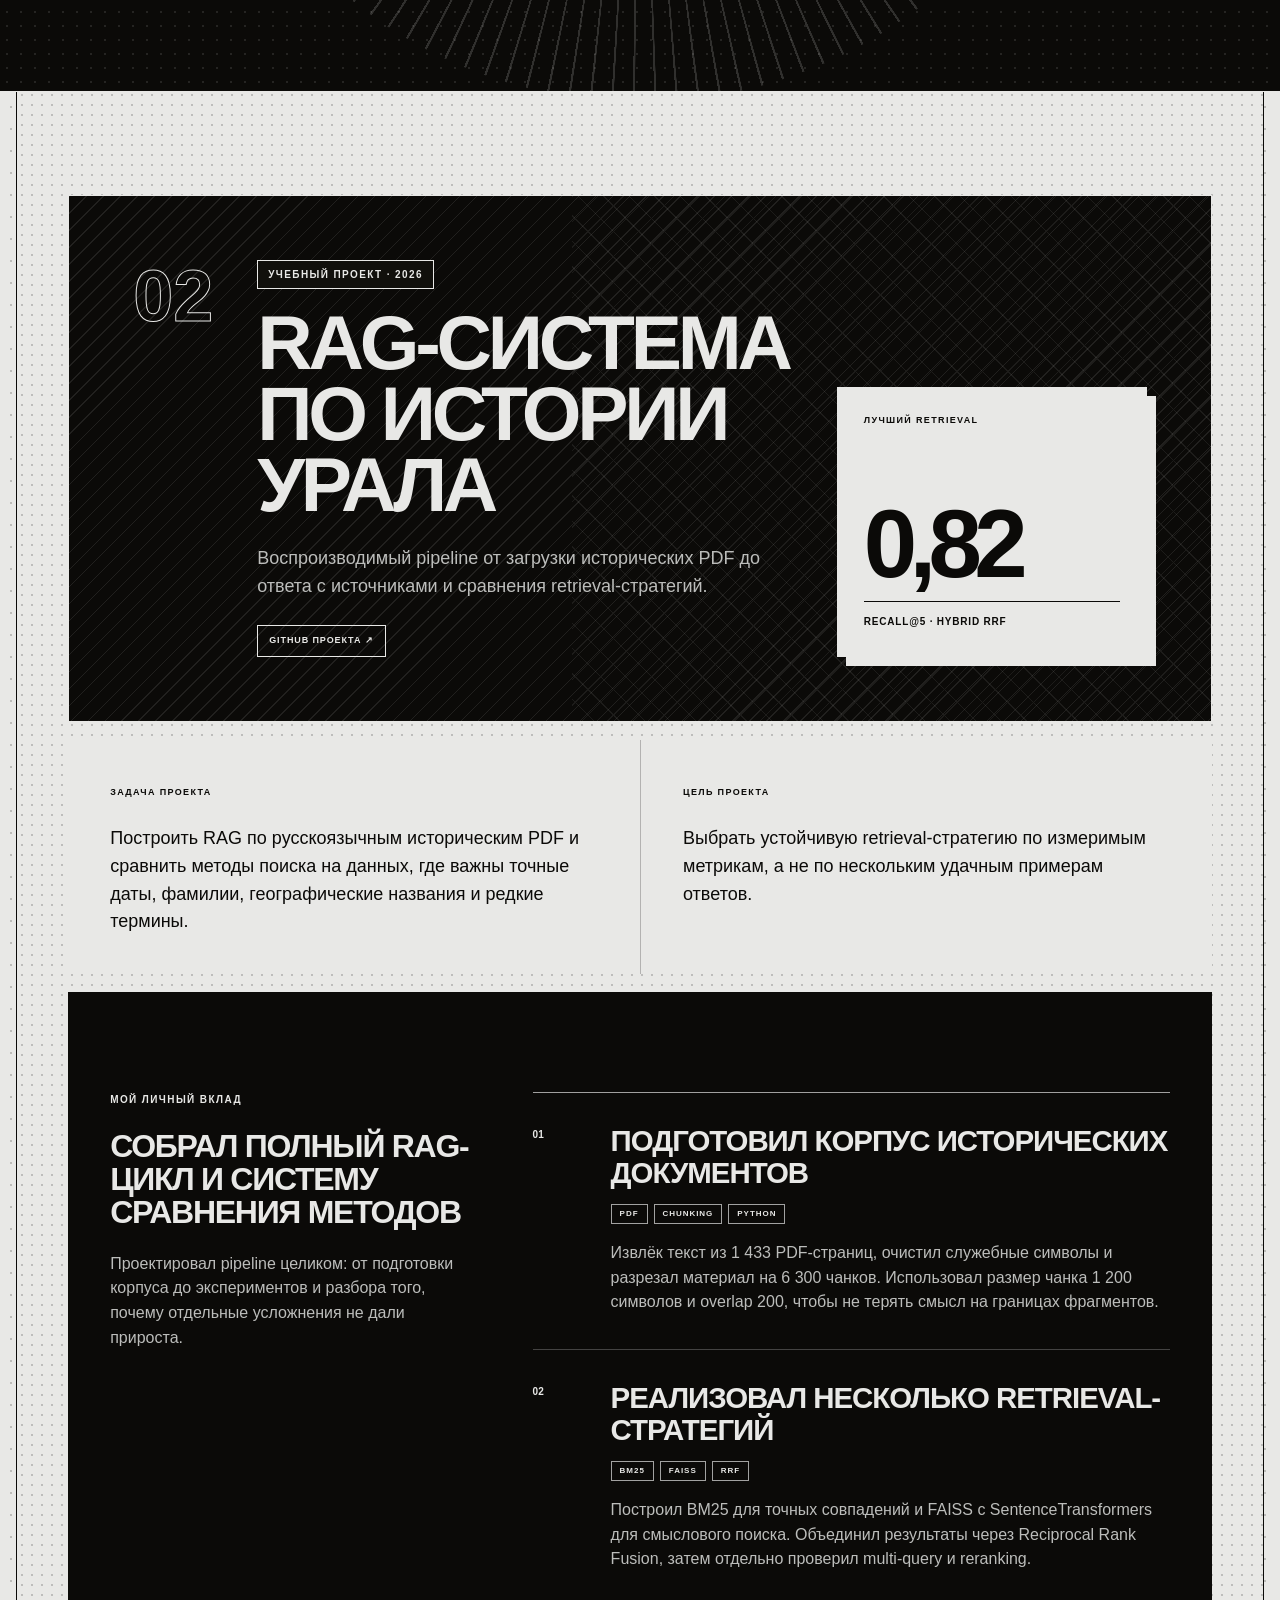
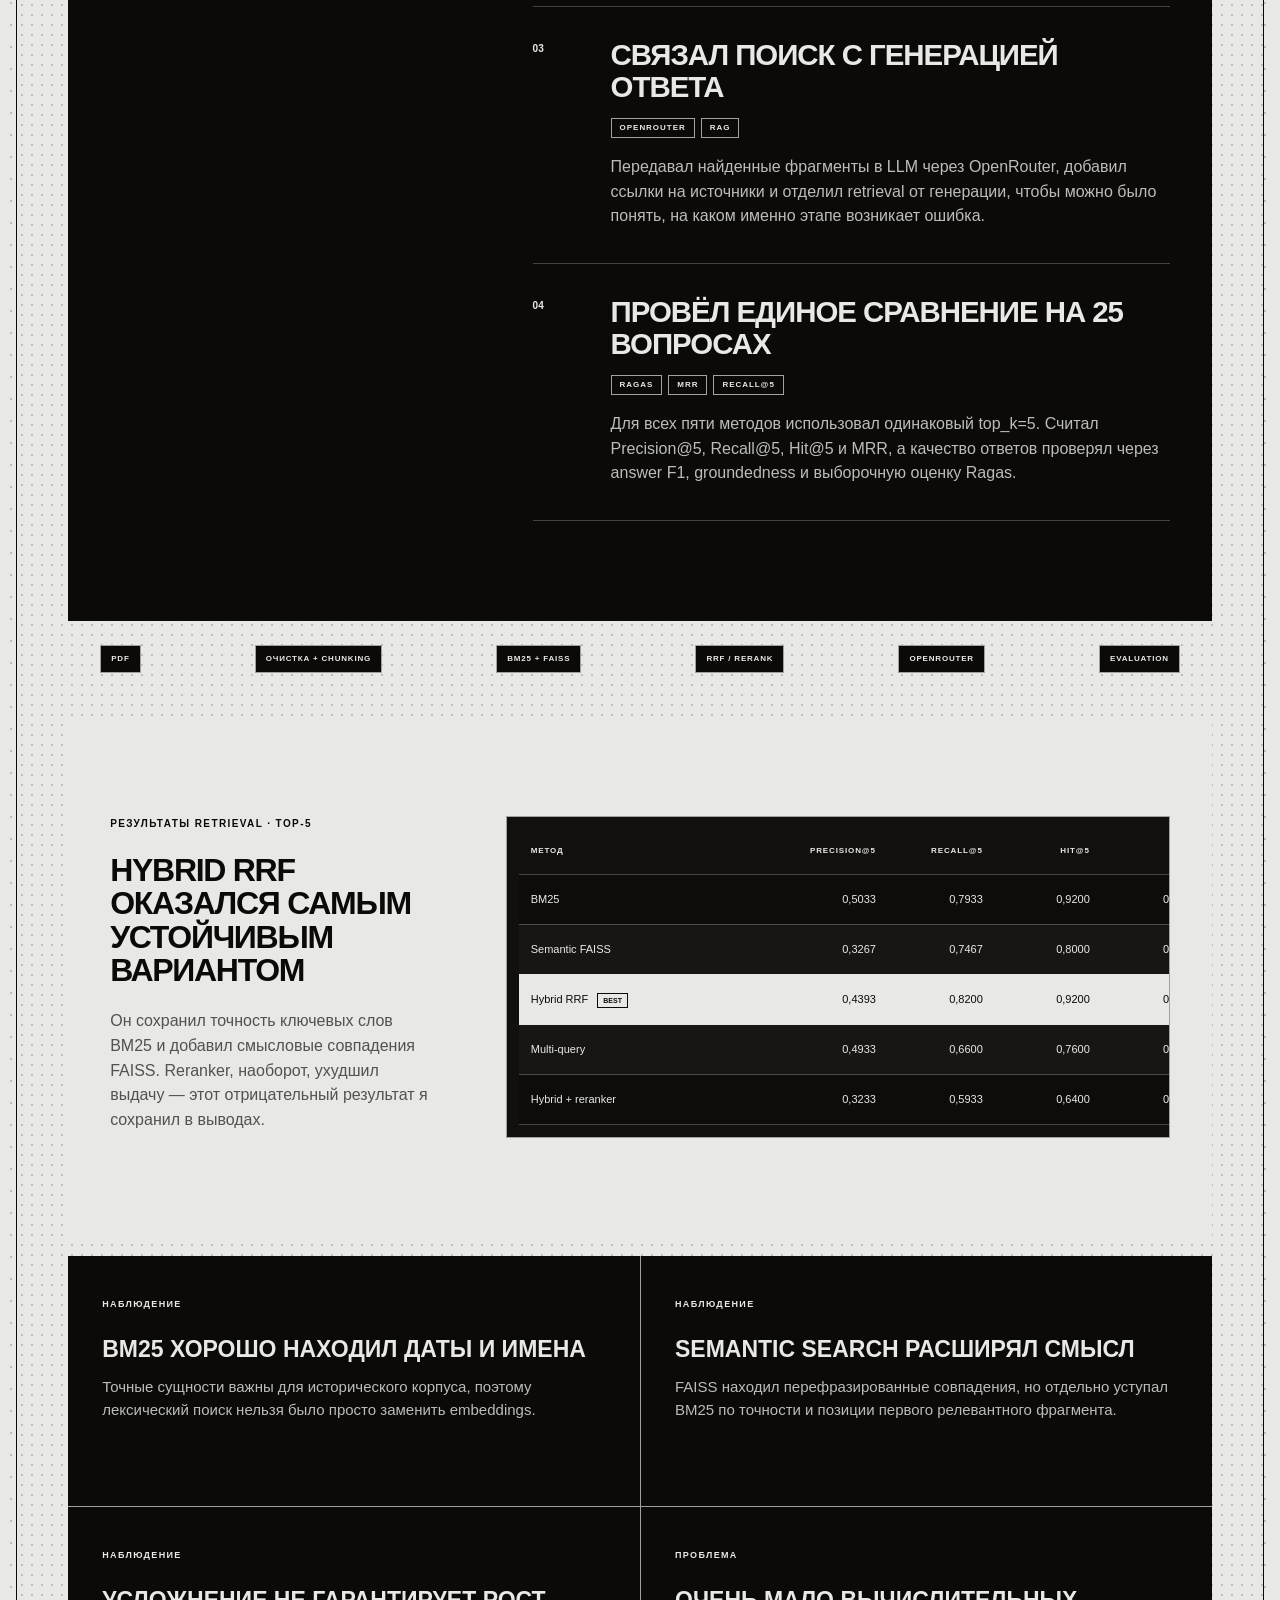
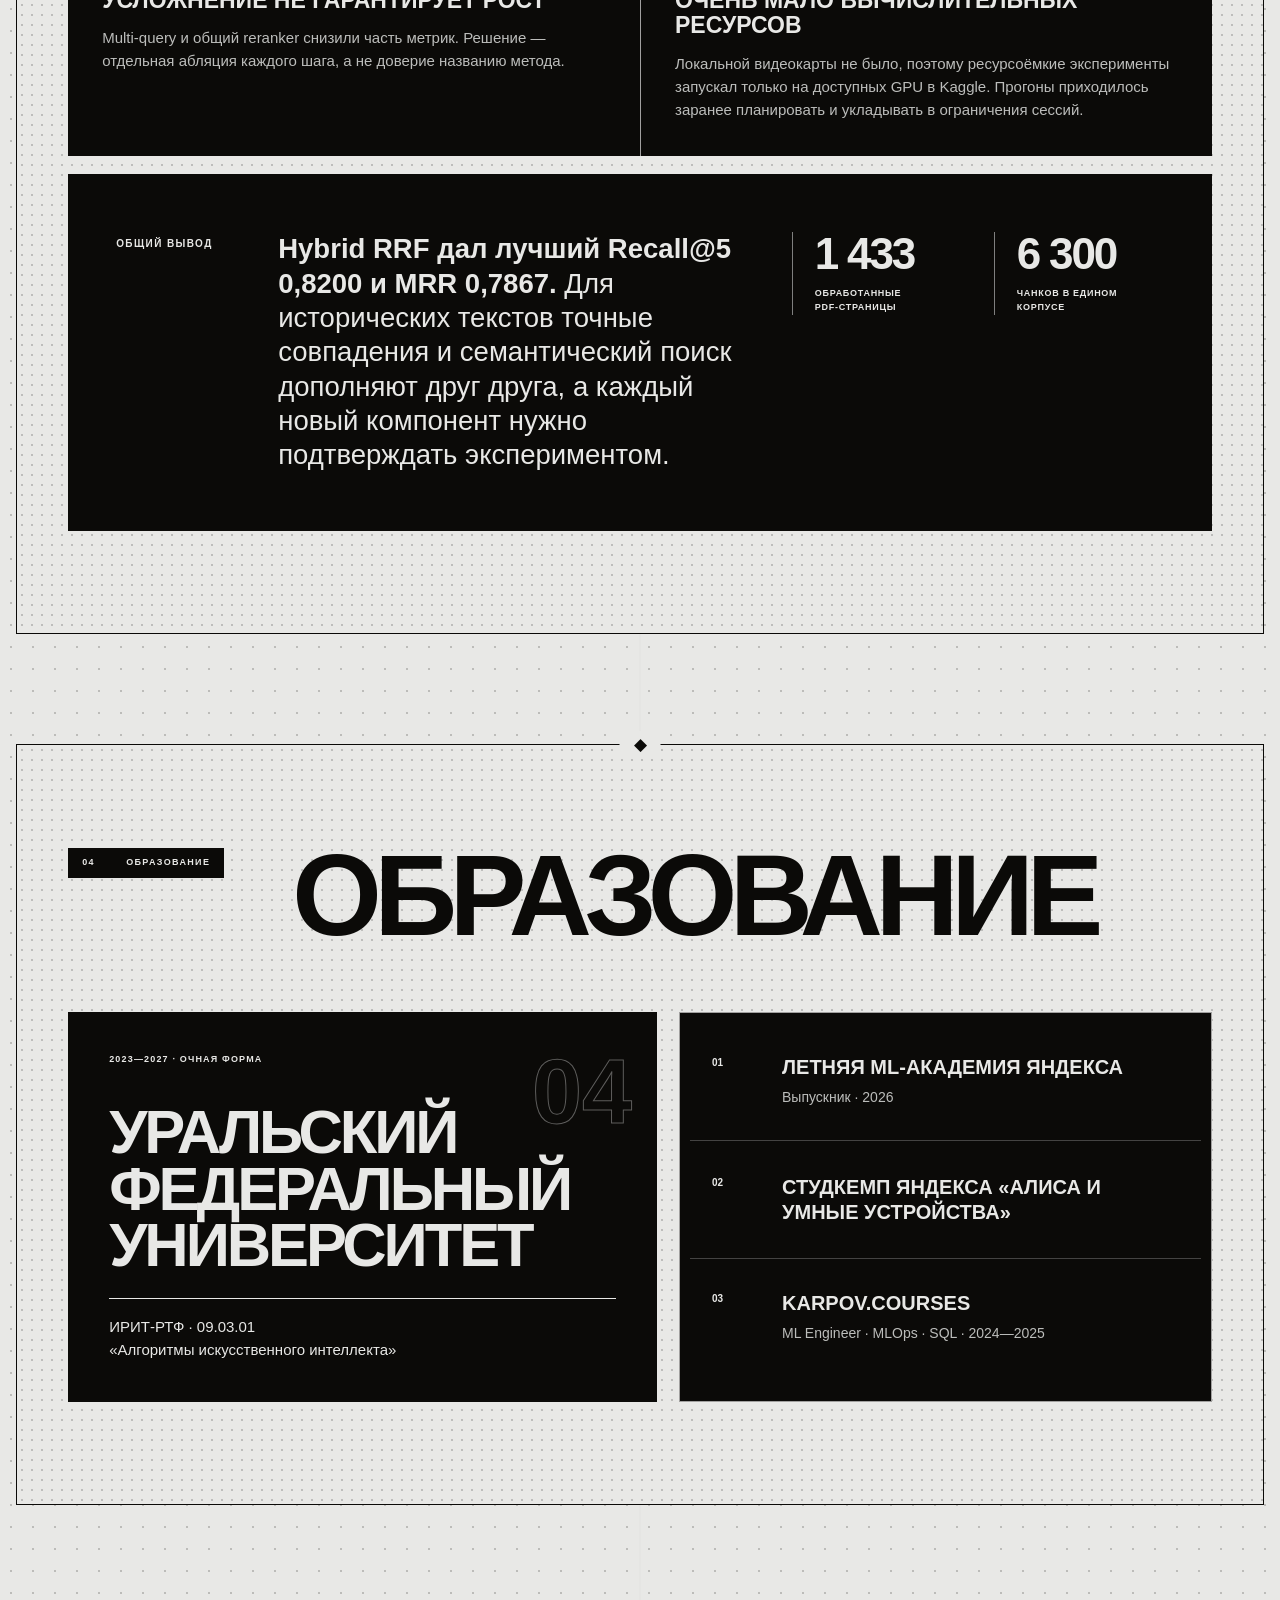
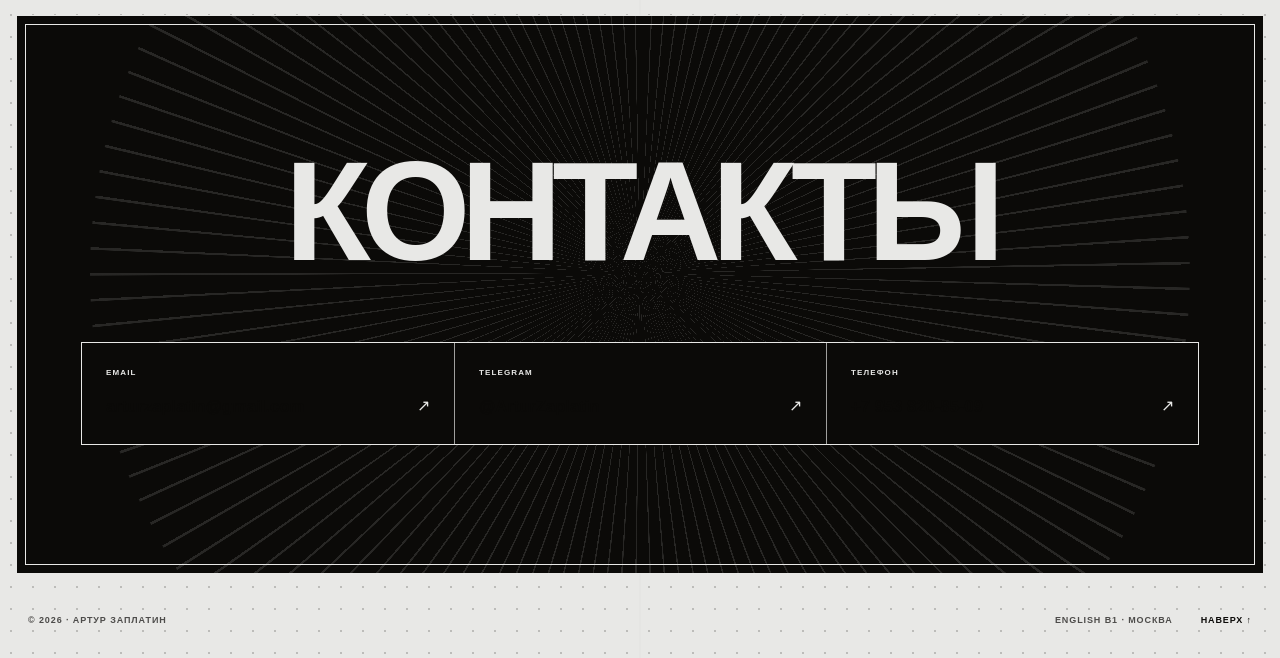
==== commit 28cbbfd9: "Add Kaggle resource constraint to Ural project" ====
--- a/docs/index.html
+++ b/docs/index.html
@@ -230,10 +230,11 @@
             </div>
           </div>
 
-          <div class="problem-grid reveal">
+          <div class="problem-grid problem-grid-four reveal">
             <article><span>НАБЛЮДЕНИЕ</span><h5>BM25 хорошо находил даты и имена</h5><p>Точные сущности важны для исторического корпуса, поэтому лексический поиск нельзя было просто заменить embeddings.</p></article>
             <article><span>НАБЛЮДЕНИЕ</span><h5>Semantic search расширял смысл</h5><p>FAISS находил перефразированные совпадения, но отдельно уступал BM25 по точности и позиции первого релевантного фрагмента.</p></article>
             <article><span>НАБЛЮДЕНИЕ</span><h5>Усложнение не гарантирует рост</h5><p>Multi-query и общий reranker снизили часть метрик. Решение — отдельная абляция каждого шага, а не доверие названию метода.</p></article>
+            <article><span>ПРОБЛЕМА</span><h5>Очень мало вычислительных ресурсов</h5><p>Локальной видеокарты не было, поэтому ресурсоёмкие эксперименты запускал только на доступных GPU в Kaggle. Прогоны приходилось заранее планировать и укладывать в ограничения сессий.</p></article>
           </div>
 
           <footer class="case-conclusion reveal">
--- a/docs/styles.css
+++ b/docs/styles.css
@@ -265,6 +265,9 @@
 .metric-list .metric-winner span, .metric-list .metric-winner strong, .metric-list .metric-winner b { color: var(--bg); }
 
 .problem-grid { display: grid; grid-template-columns: repeat(3, 1fr); margin-top: 18px; border: 0; background: var(--bg); }
+.problem-grid-four { grid-template-columns: repeat(2, 1fr); }
+.problem-grid-four article:nth-child(odd) { border-left: 0; }
+.problem-grid-four article:nth-child(n+3) { border-top: 1px solid var(--line-strong); }
 .problem-grid article { min-height: 250px; padding: 34px; position: relative; }
 .problem-grid article + article { border-left: 1px solid var(--line-strong); }
 .problem-grid article::after { display: none; }
@@ -302,11 +305,11 @@
 .education-main > span { z-index: 1; font-size: 9px; font-weight: 900; letter-spacing: .13em; }
 .education-main h3 { z-index: 1; margin: auto 0 24px; font-size: clamp(40px, 4.8vw, 70px); font-weight: 900; line-height: .92; letter-spacing: -.05em; text-transform: uppercase; }
 .education-main p { z-index: 1; margin: 0; padding-top: 16px; border-top: 1px solid var(--cream); font-size: 15px; }
-.education-layout ol { margin: 0; padding: 10px; list-style: none; border: 1px solid var(--line-strong); background: var(--bg); }
+.education-layout ol { margin: 0; padding: 10px; list-style: none; border: 1px solid var(--line-strong); background: var(--bg); color: var(--cream); }
 .education-layout li { min-height: 118px; display: grid; grid-template-columns: 52px 1fr; gap: 18px; align-content: center; padding: 22px; border-bottom: 1px solid var(--line); }
 .education-layout li:last-child { border-bottom: 0; }
 .education-layout li > span { color: var(--gold); font-size: 10px; font-weight: 900; }
-.education-layout li b { font-size: 20px; text-transform: uppercase; }
+.education-layout li b { display: block; color: var(--cream); font-size: 20px; line-height: 1.25; text-transform: uppercase; }
 .education-layout li p { margin: 7px 0 0; color: var(--muted); font-size: 14px; }
 
 .contact { width: min(calc(100% - 32px), var(--max)); margin: 110px auto 16px; padding: clamp(80px, 10vw, 145px) clamp(24px, 5vw, 78px); border: 1px solid var(--cream); outline: 1px solid var(--cream); outline-offset: -10px; background: var(--bg); text-align: center; position: relative; overflow: hidden; }
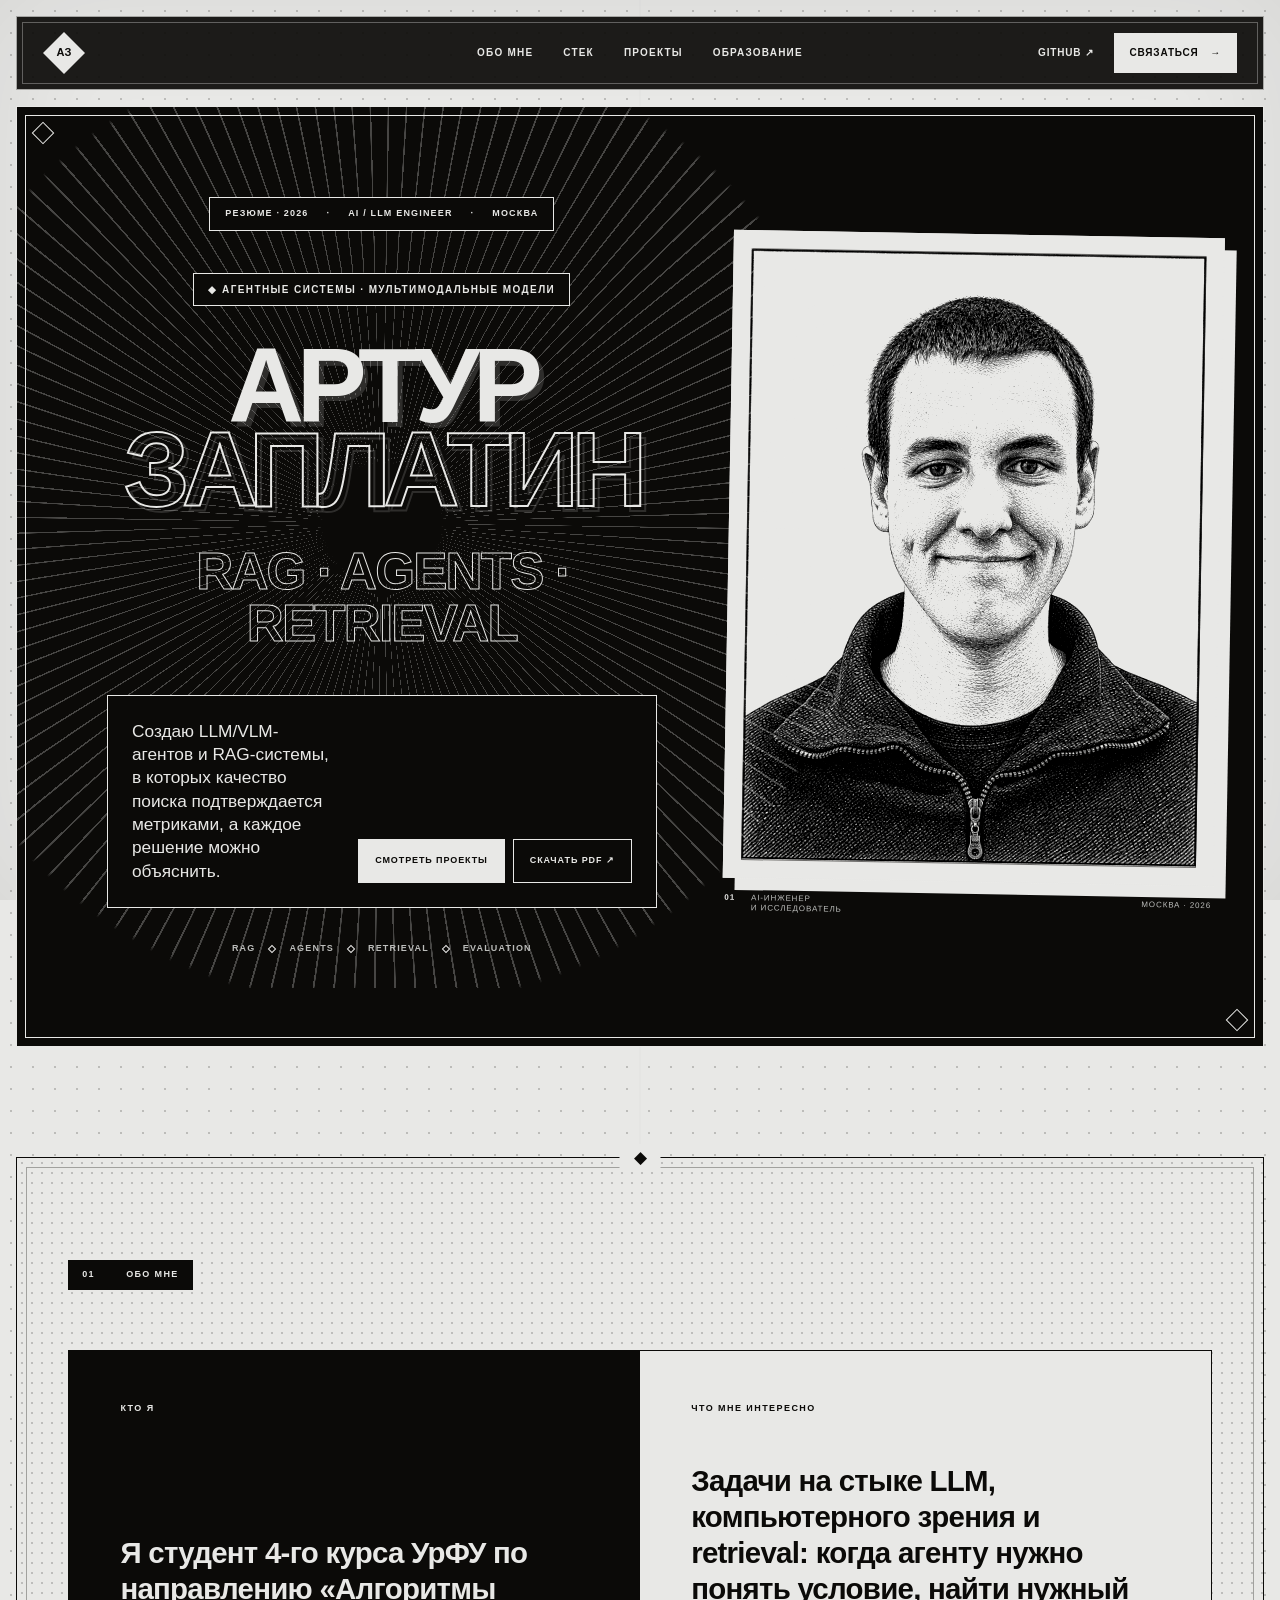
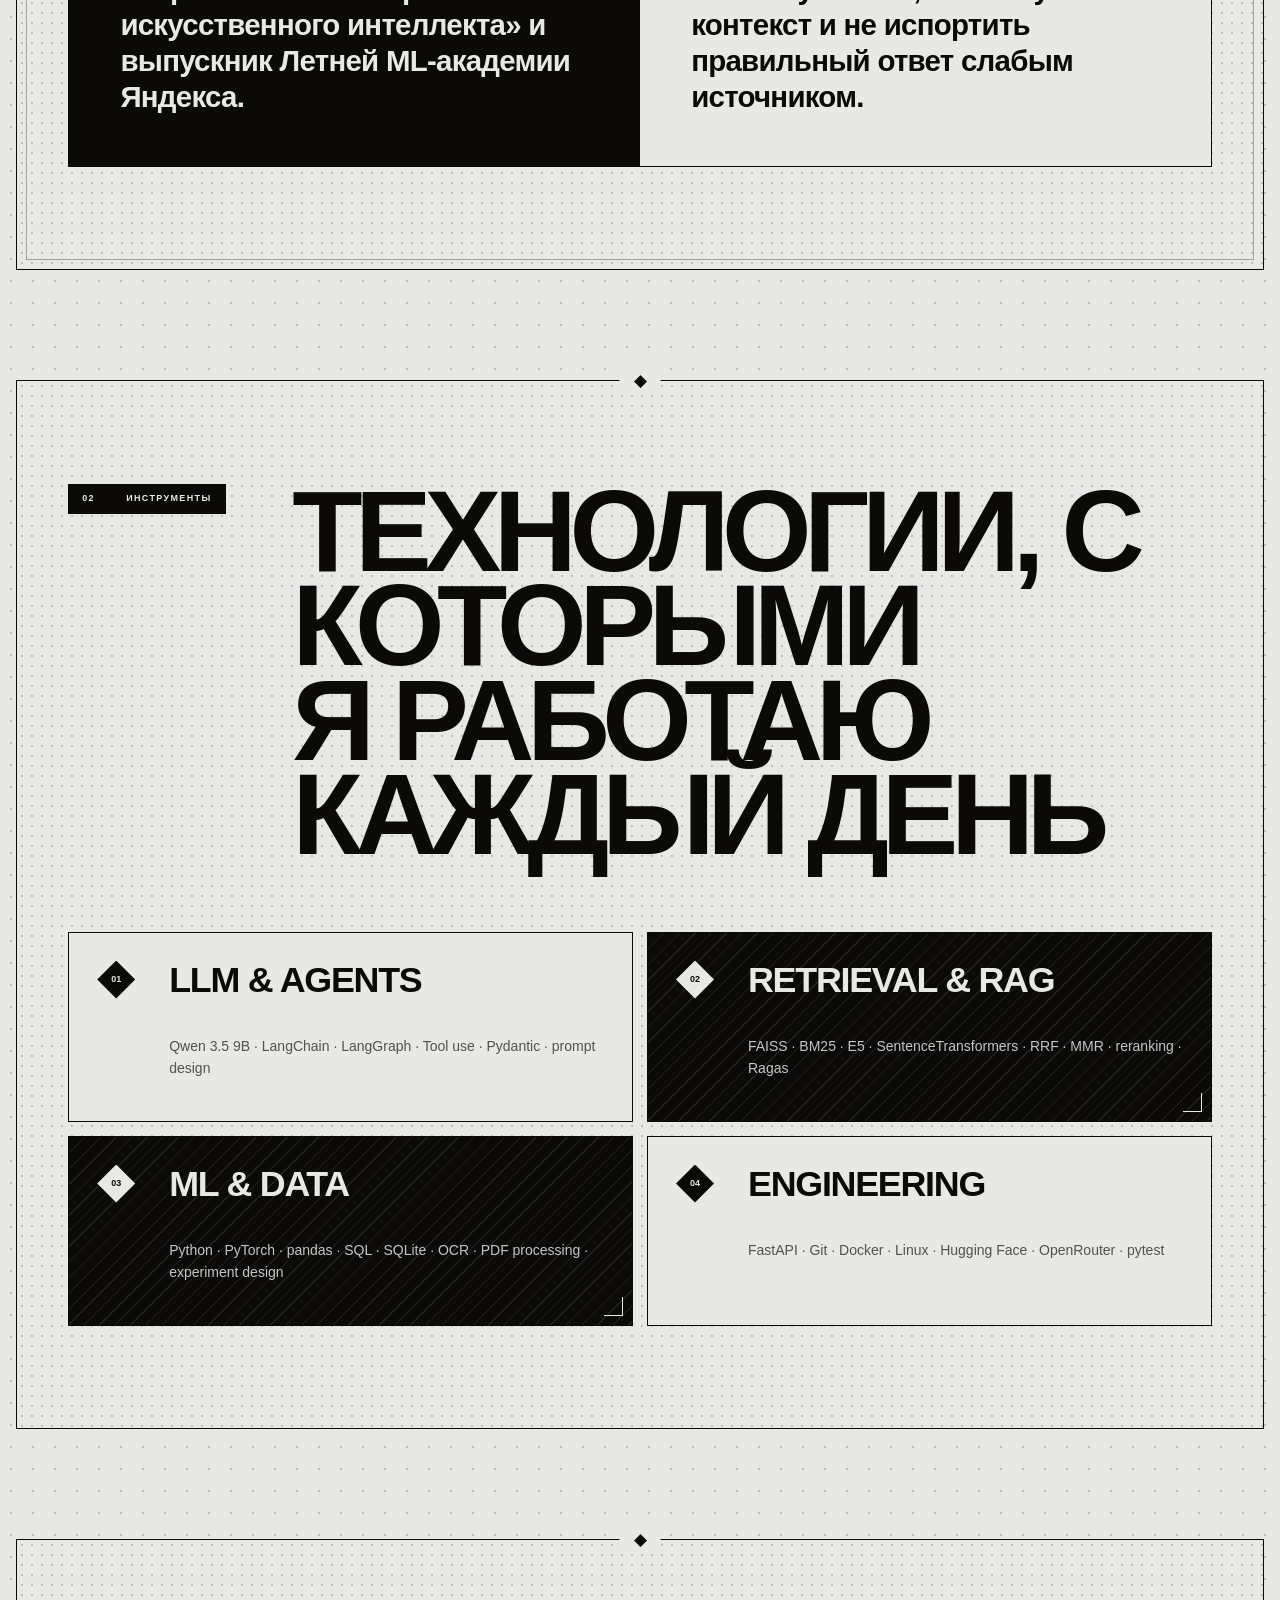
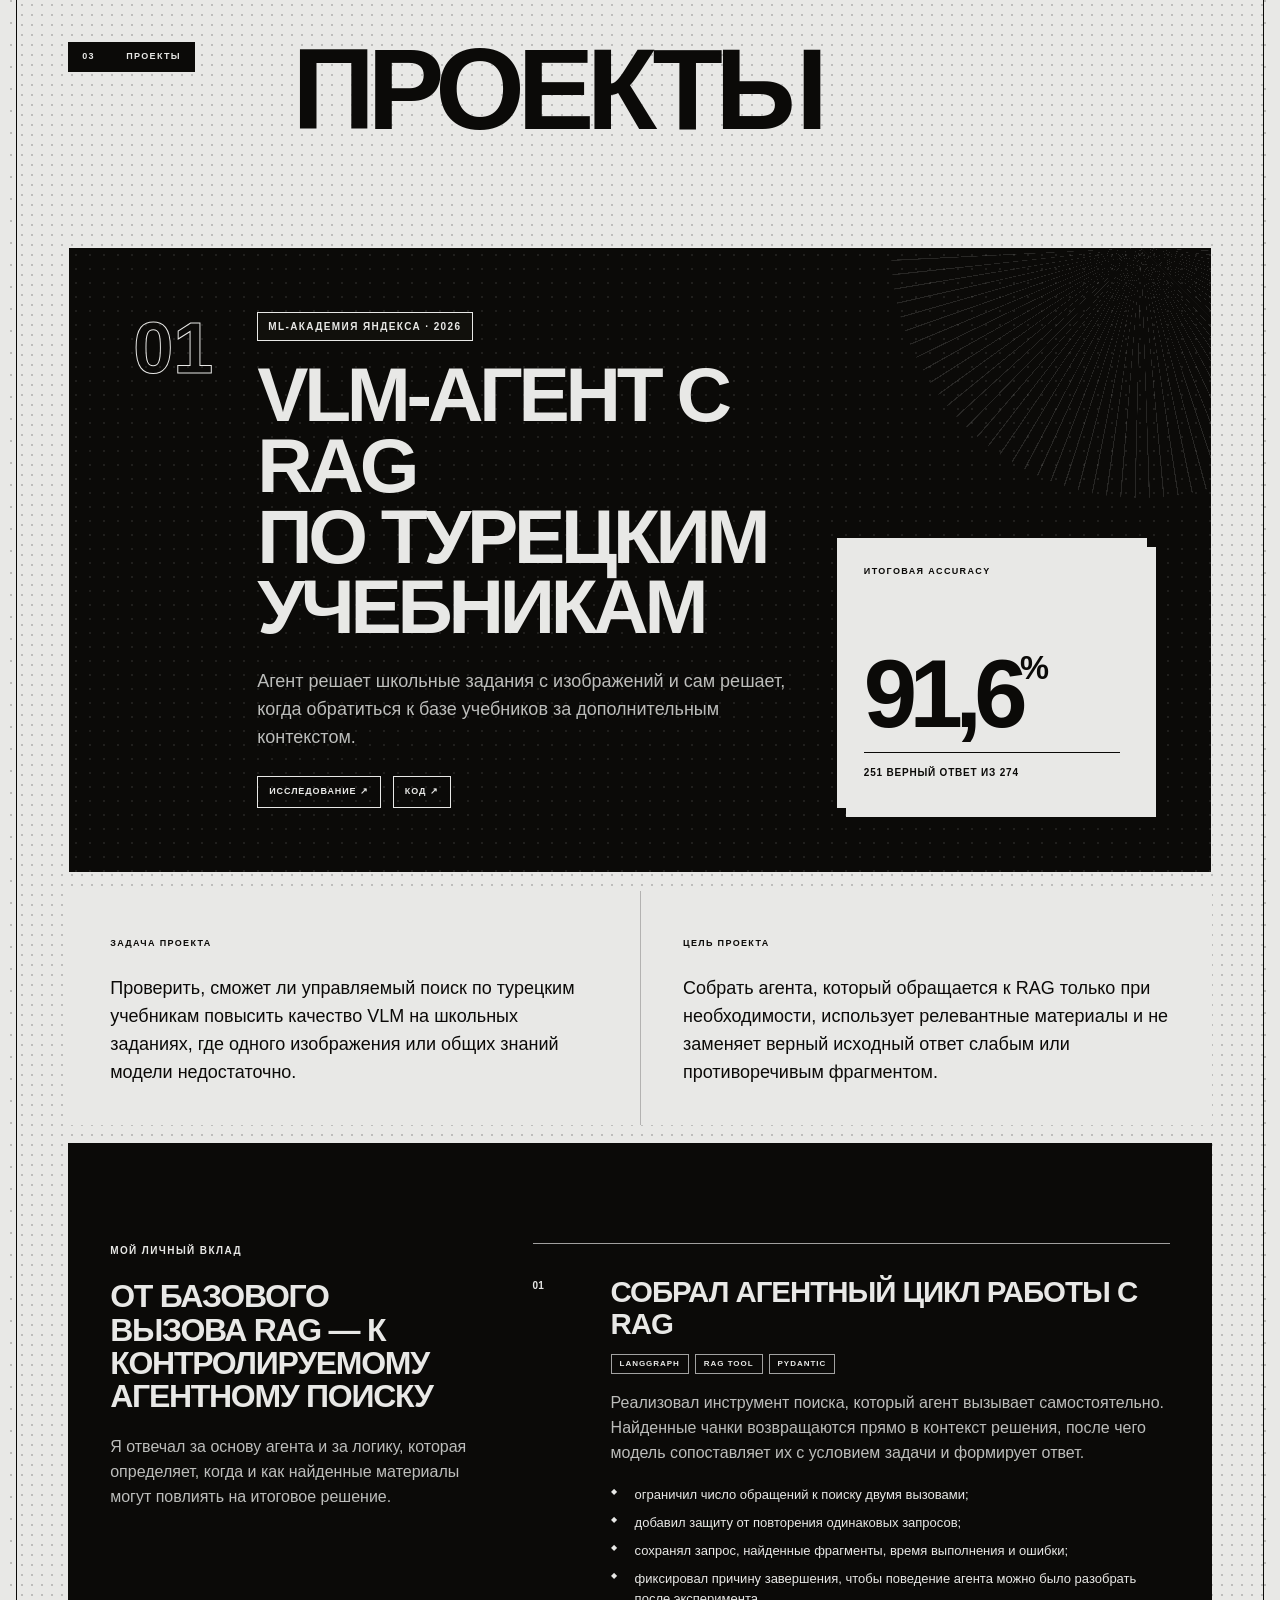
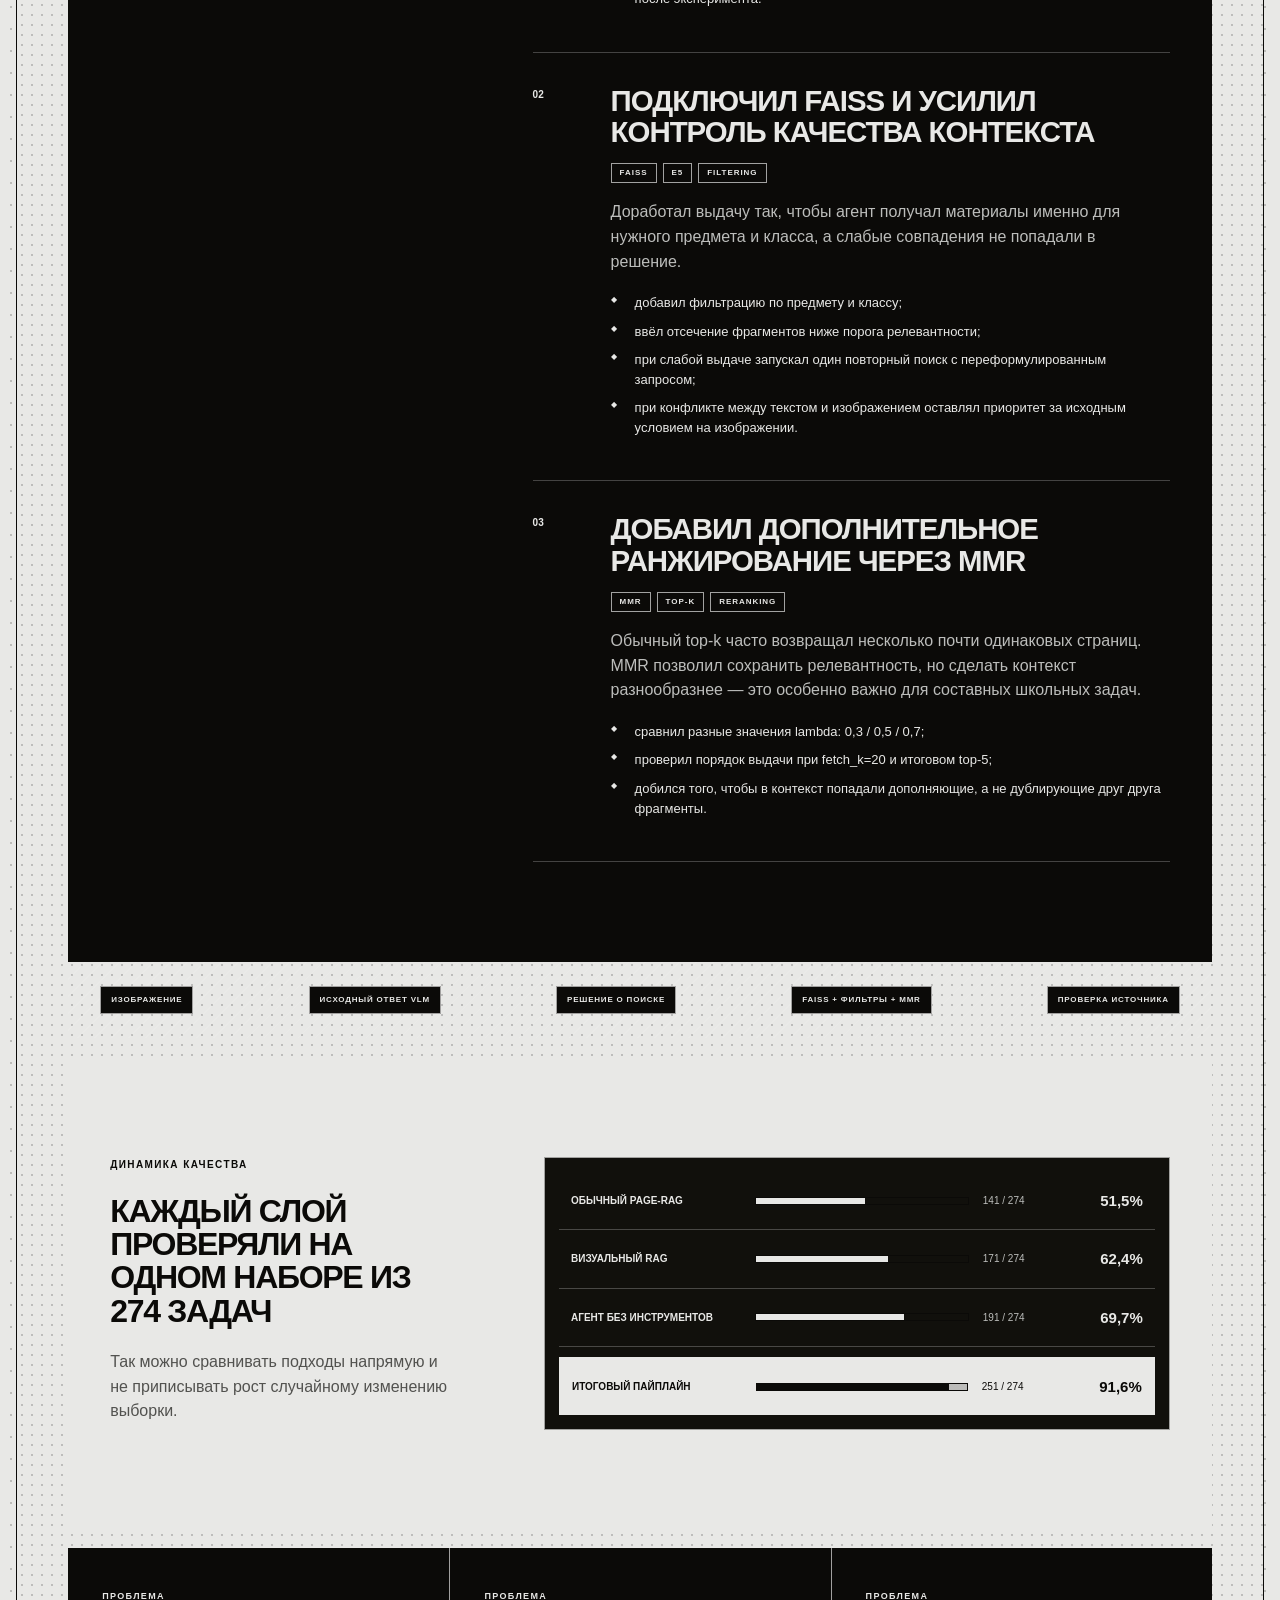
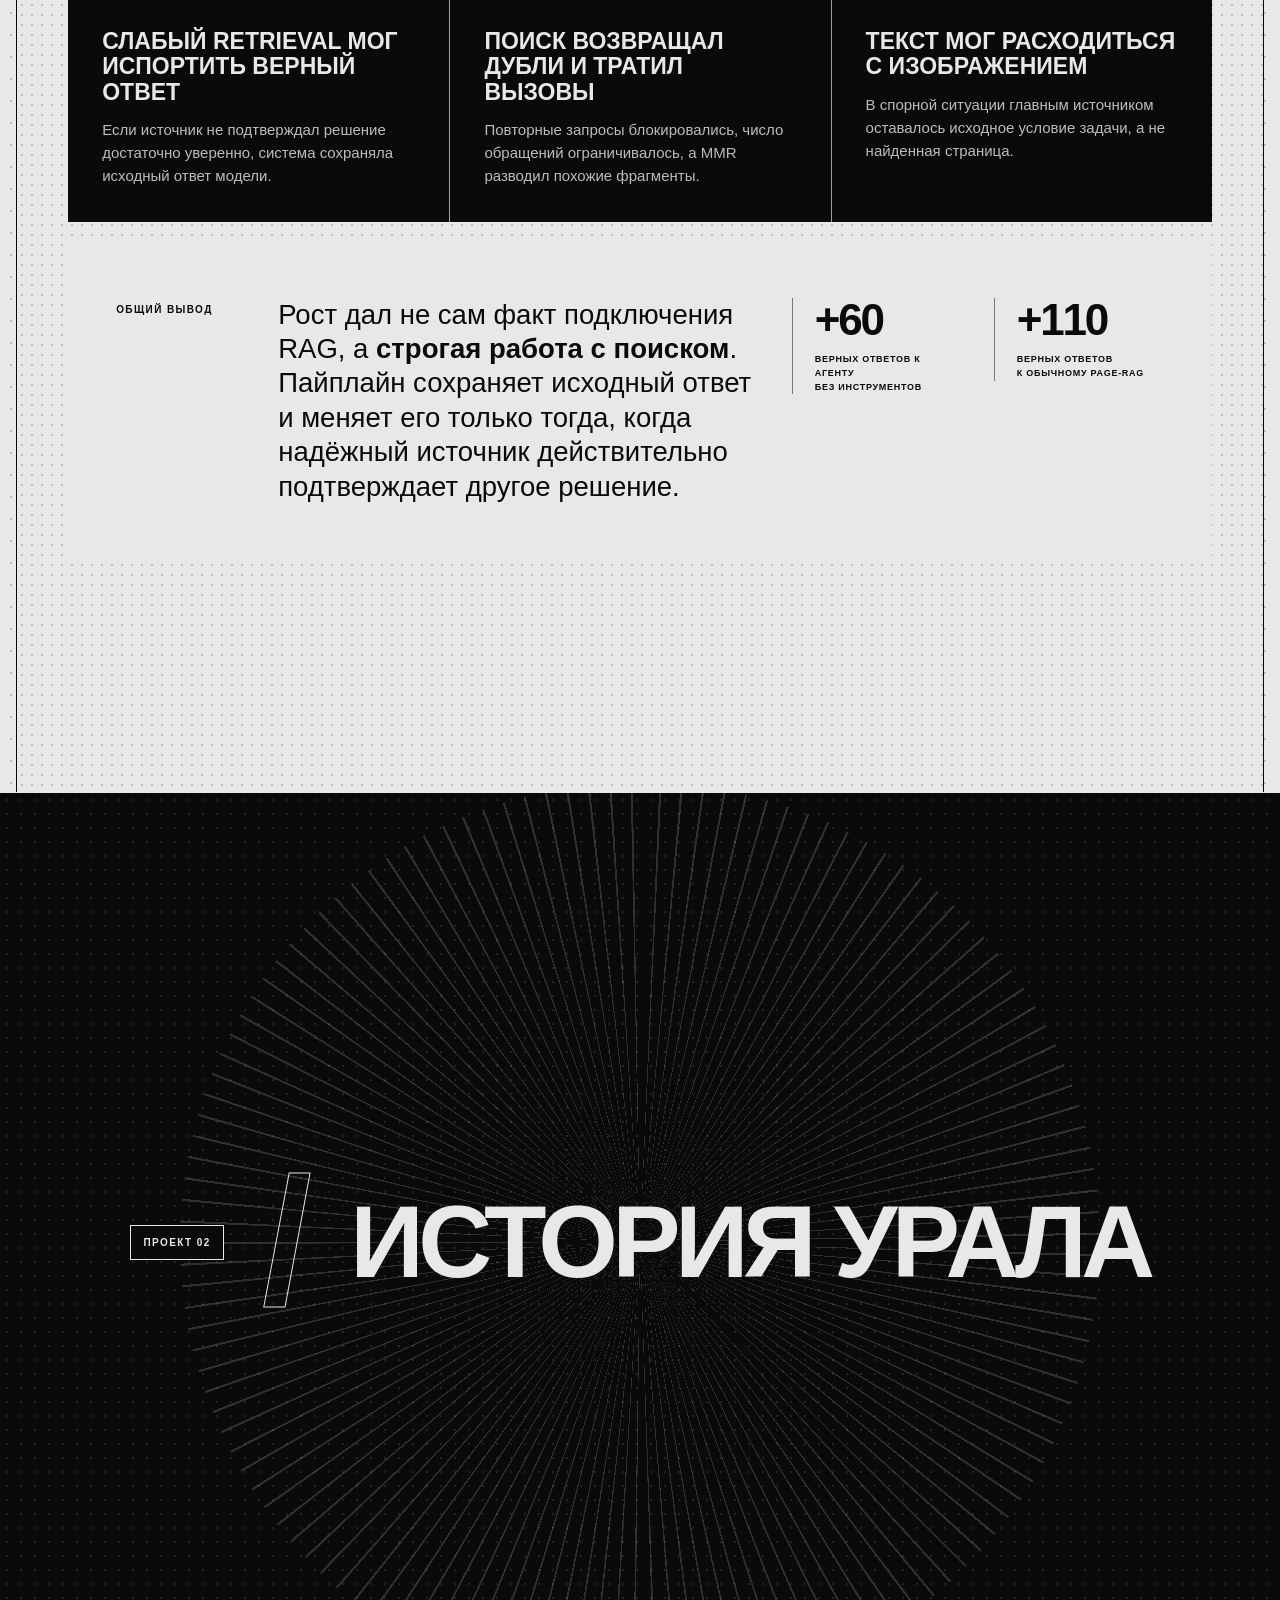
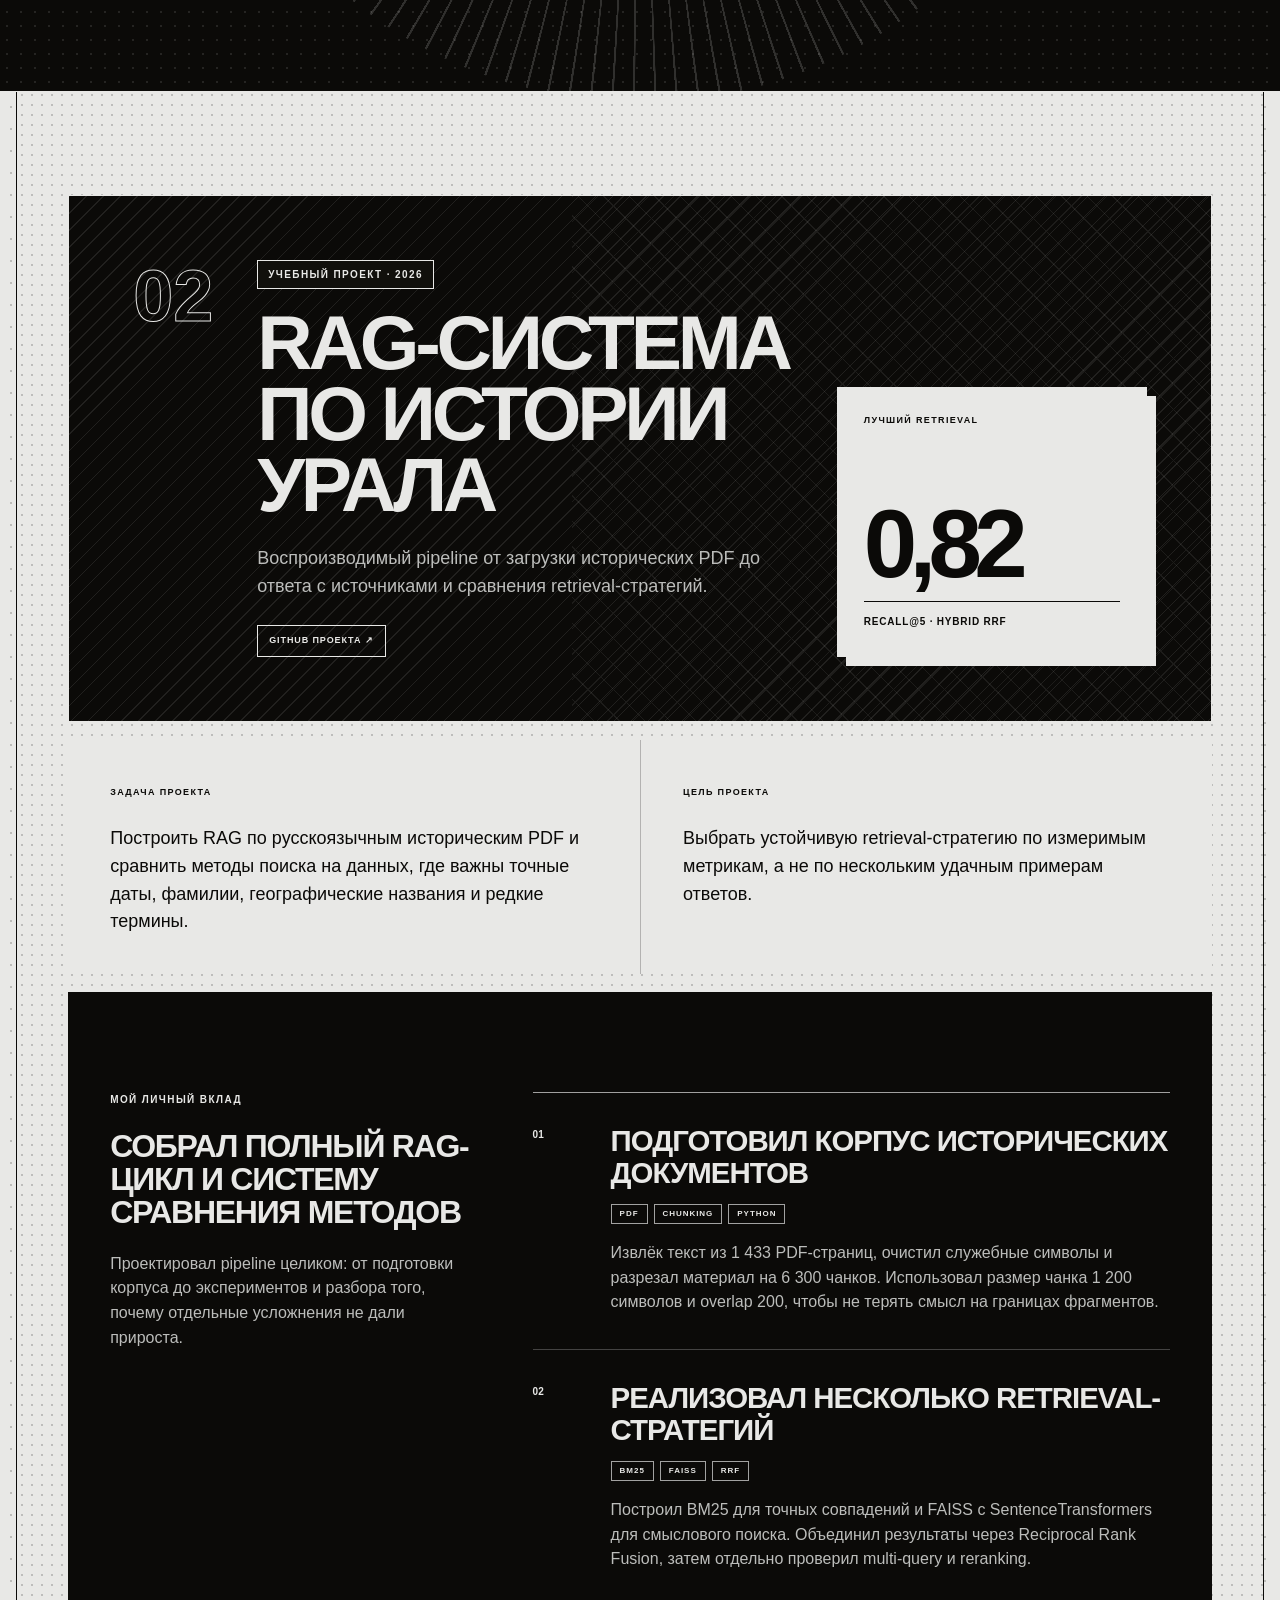
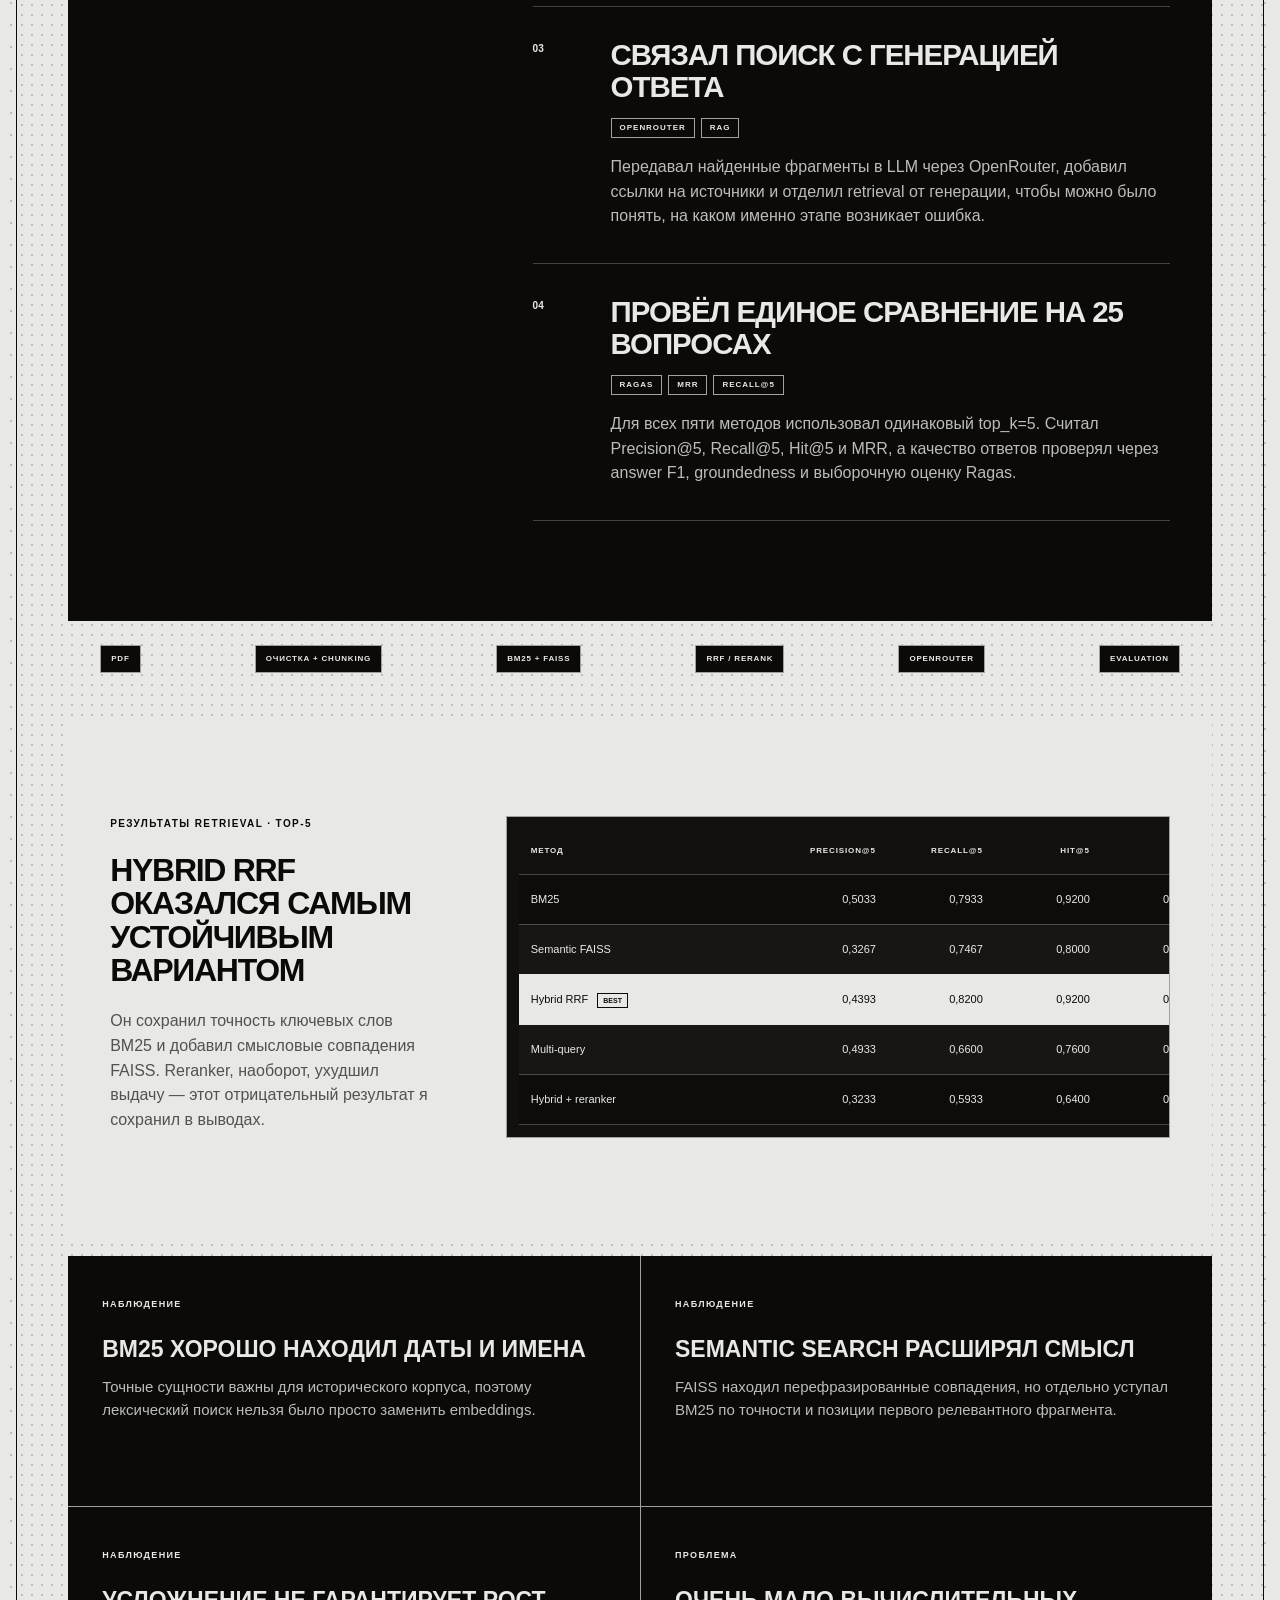
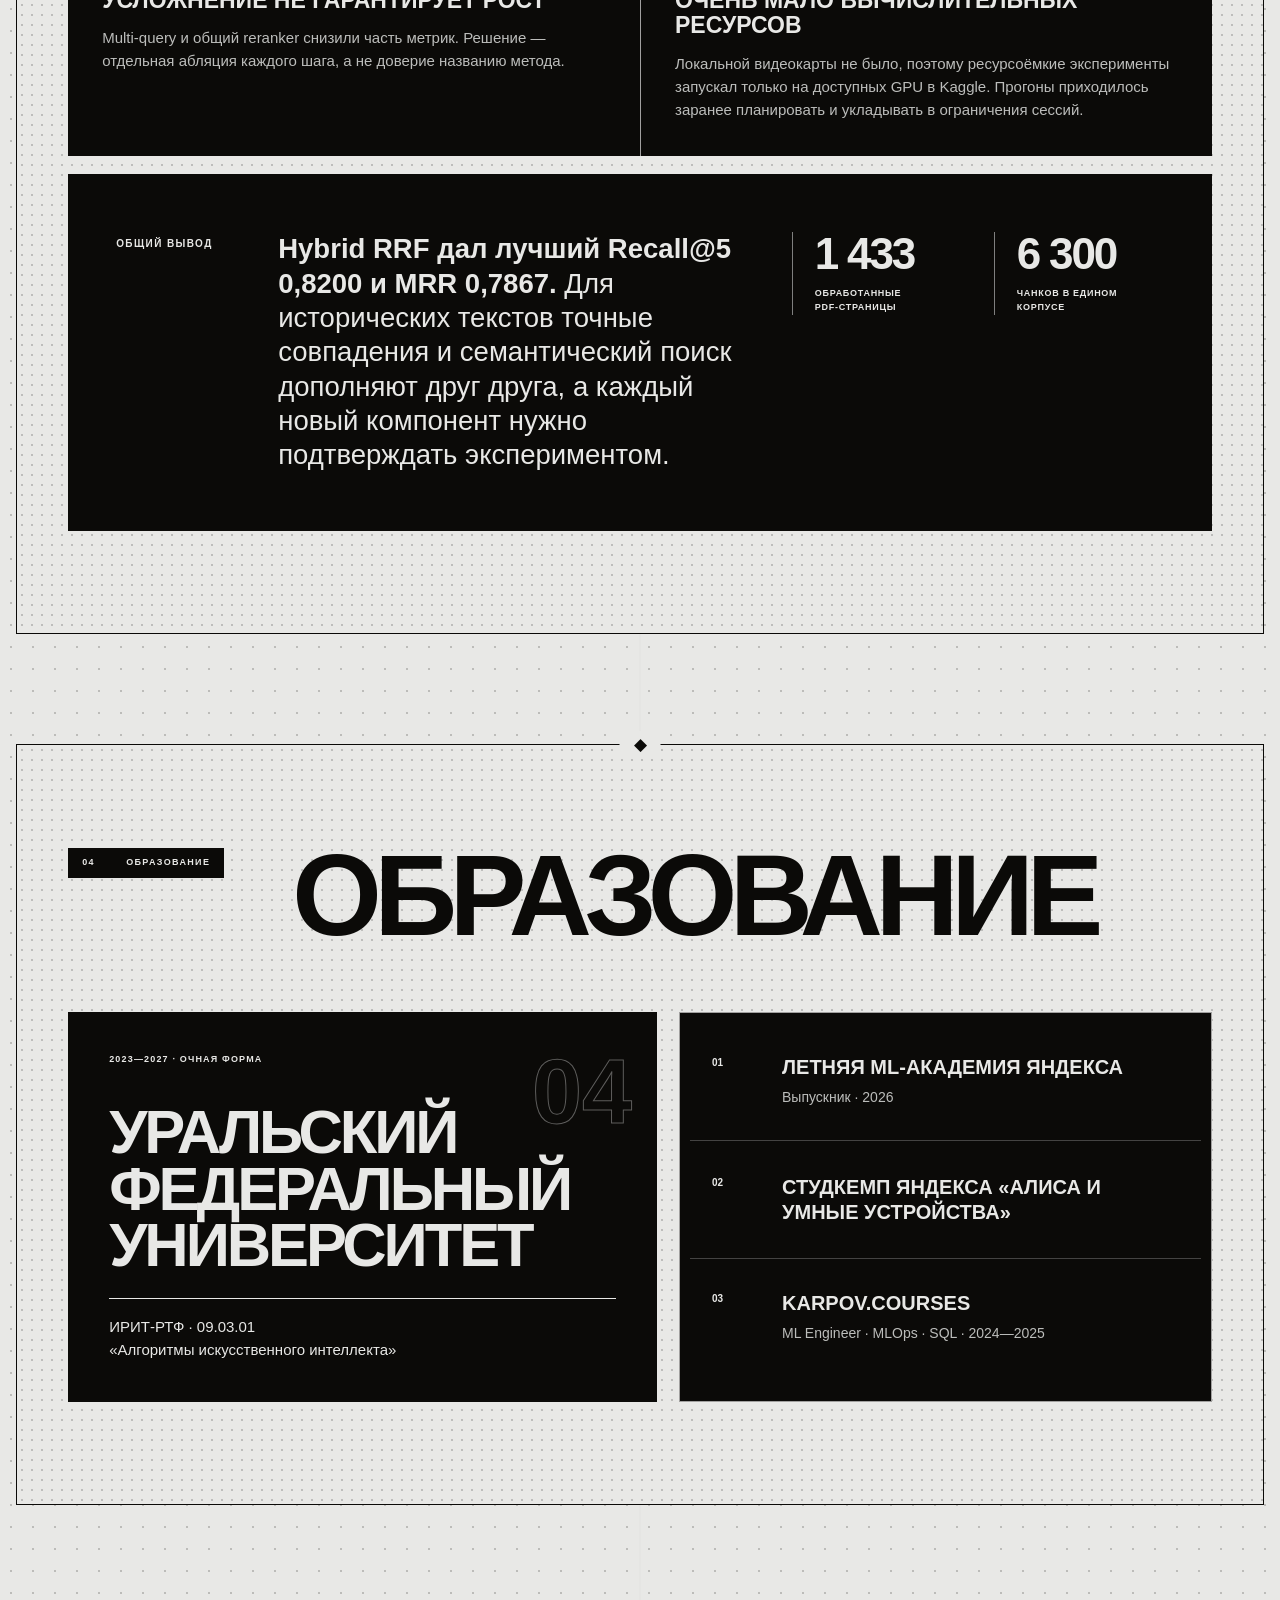
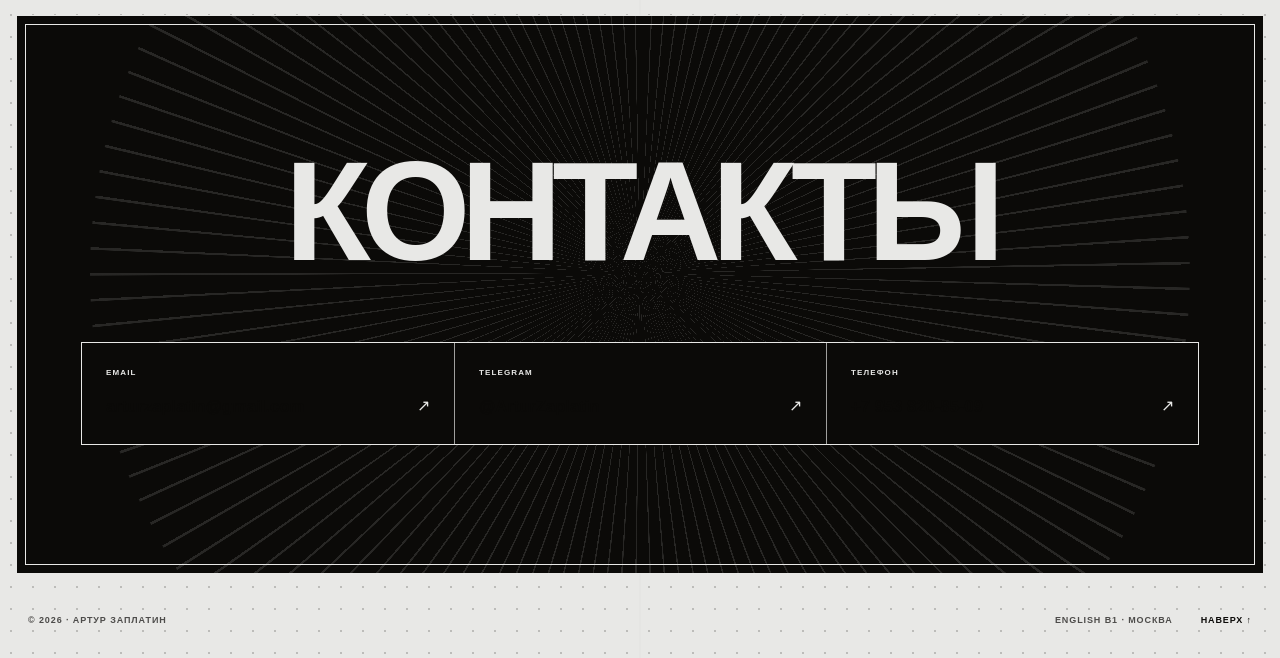
==== commit fd3326c6: "Remove section scroll indicator" ====
--- a/docs/index.html
+++ b/docs/index.html
@@ -39,13 +39,6 @@
       </div>
     </header>
 
-    <aside class="scroll-index" aria-label="Текущий раздел: Обо мне, 01 из 04">
-      <span id="scroll-current">01</span>
-      <i aria-hidden="true"></i>
-      <span>04</span>
-      <b id="scroll-label">ОБО МНЕ</b>
-    </aside>
-
     <main id="content">
       <section class="hero poster-hero" id="top">
         <div class="hero-copy">
--- a/docs/styles.css
+++ b/docs/styles.css
@@ -58,27 +58,6 @@
 .header-cta span { margin-left: 8px; }
 .menu-toggle { display: none; z-index: 1; width: 42px; height: 42px; padding: 10px; border: 1px solid var(--cream); background: transparent; }
 .menu-toggle span { display: block; height: 1px; margin: 5px 0; background: var(--cream); }
-
-.scroll-index {
-  position: fixed;
-  z-index: 30;
-  top: 50%;
-  right: 14px;
-  width: 44px;
-  padding: 11px 7px 12px;
-  display: grid;
-  justify-items: center;
-  gap: 8px;
-  border: 1px solid var(--cream);
-  background: var(--bg);
-  color: var(--cream);
-  font-size: 9px;
-  font-weight: 900;
-  letter-spacing: .08em;
-  transform: translateY(-50%);
-}
-.scroll-index i { width: 1px; height: 28px; background: rgba(255,255,255,.45); }
-.scroll-index b { margin-top: 4px; font-size: 7px; letter-spacing: .12em; line-height: 1; writing-mode: vertical-rl; transform: rotate(180deg); }
 
 .hero, .section, .manifesto { width: min(calc(100% - 32px), var(--max)); margin: 0 auto; }
 .hero {
@@ -348,7 +327,6 @@
 }
 
 @media (max-width: 820px) {
-  .scroll-index { display: none; }
   .site-header { grid-template-columns: 1fr auto; padding: 0 18px; }
   .header-link, .header-cta { display: none; }
   .menu-toggle { display: block; }
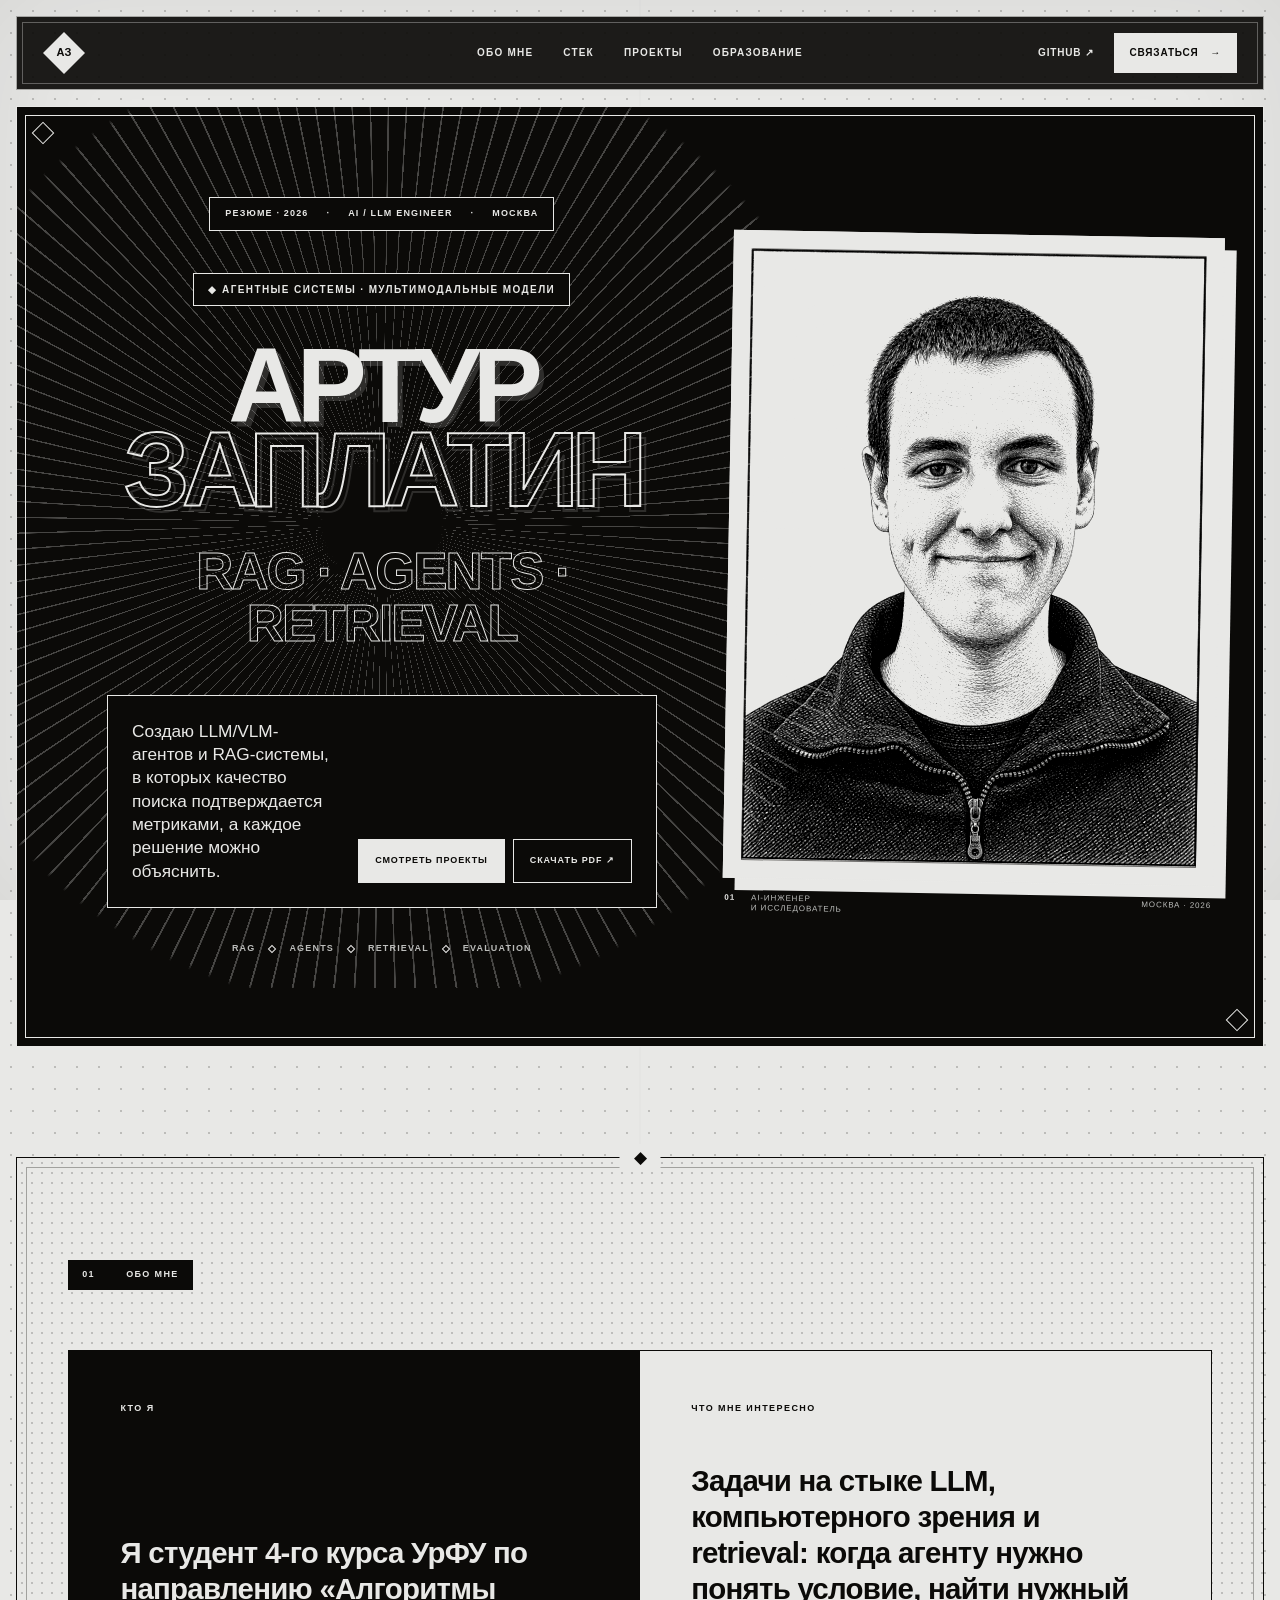
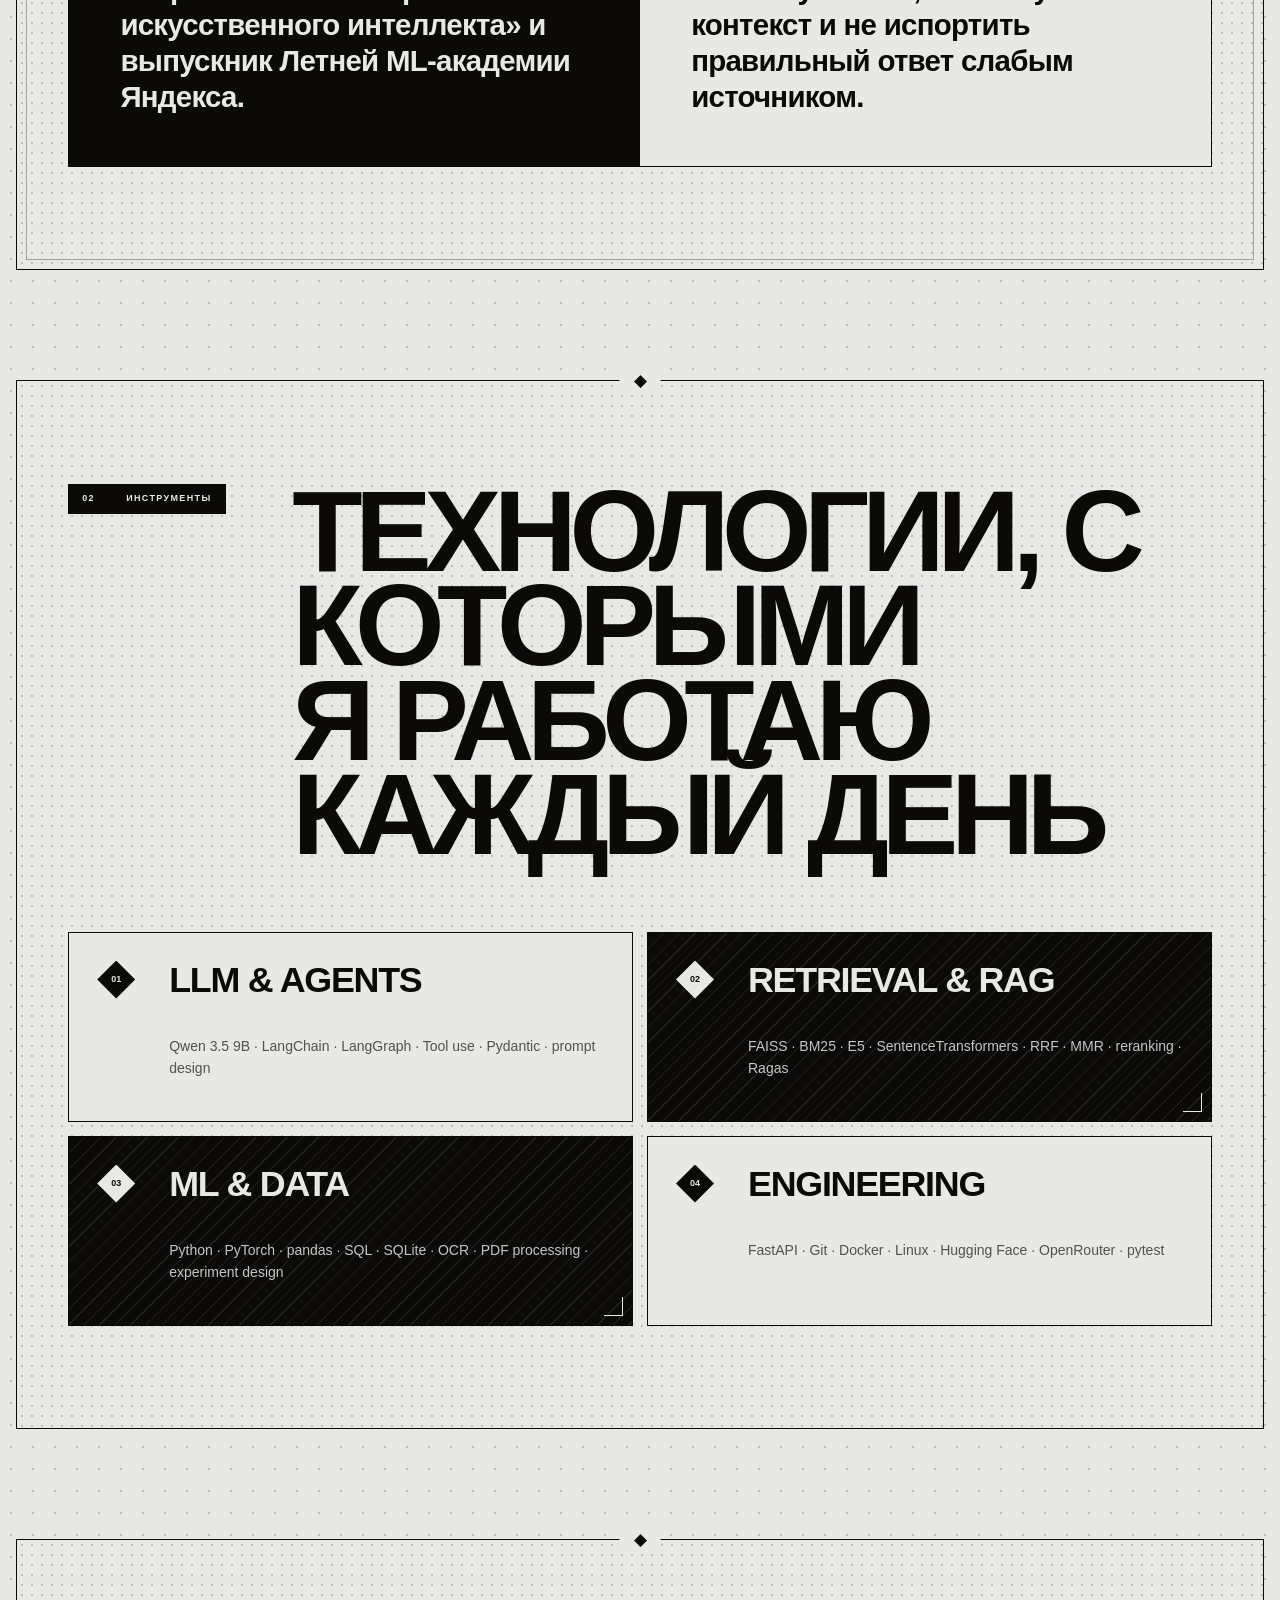
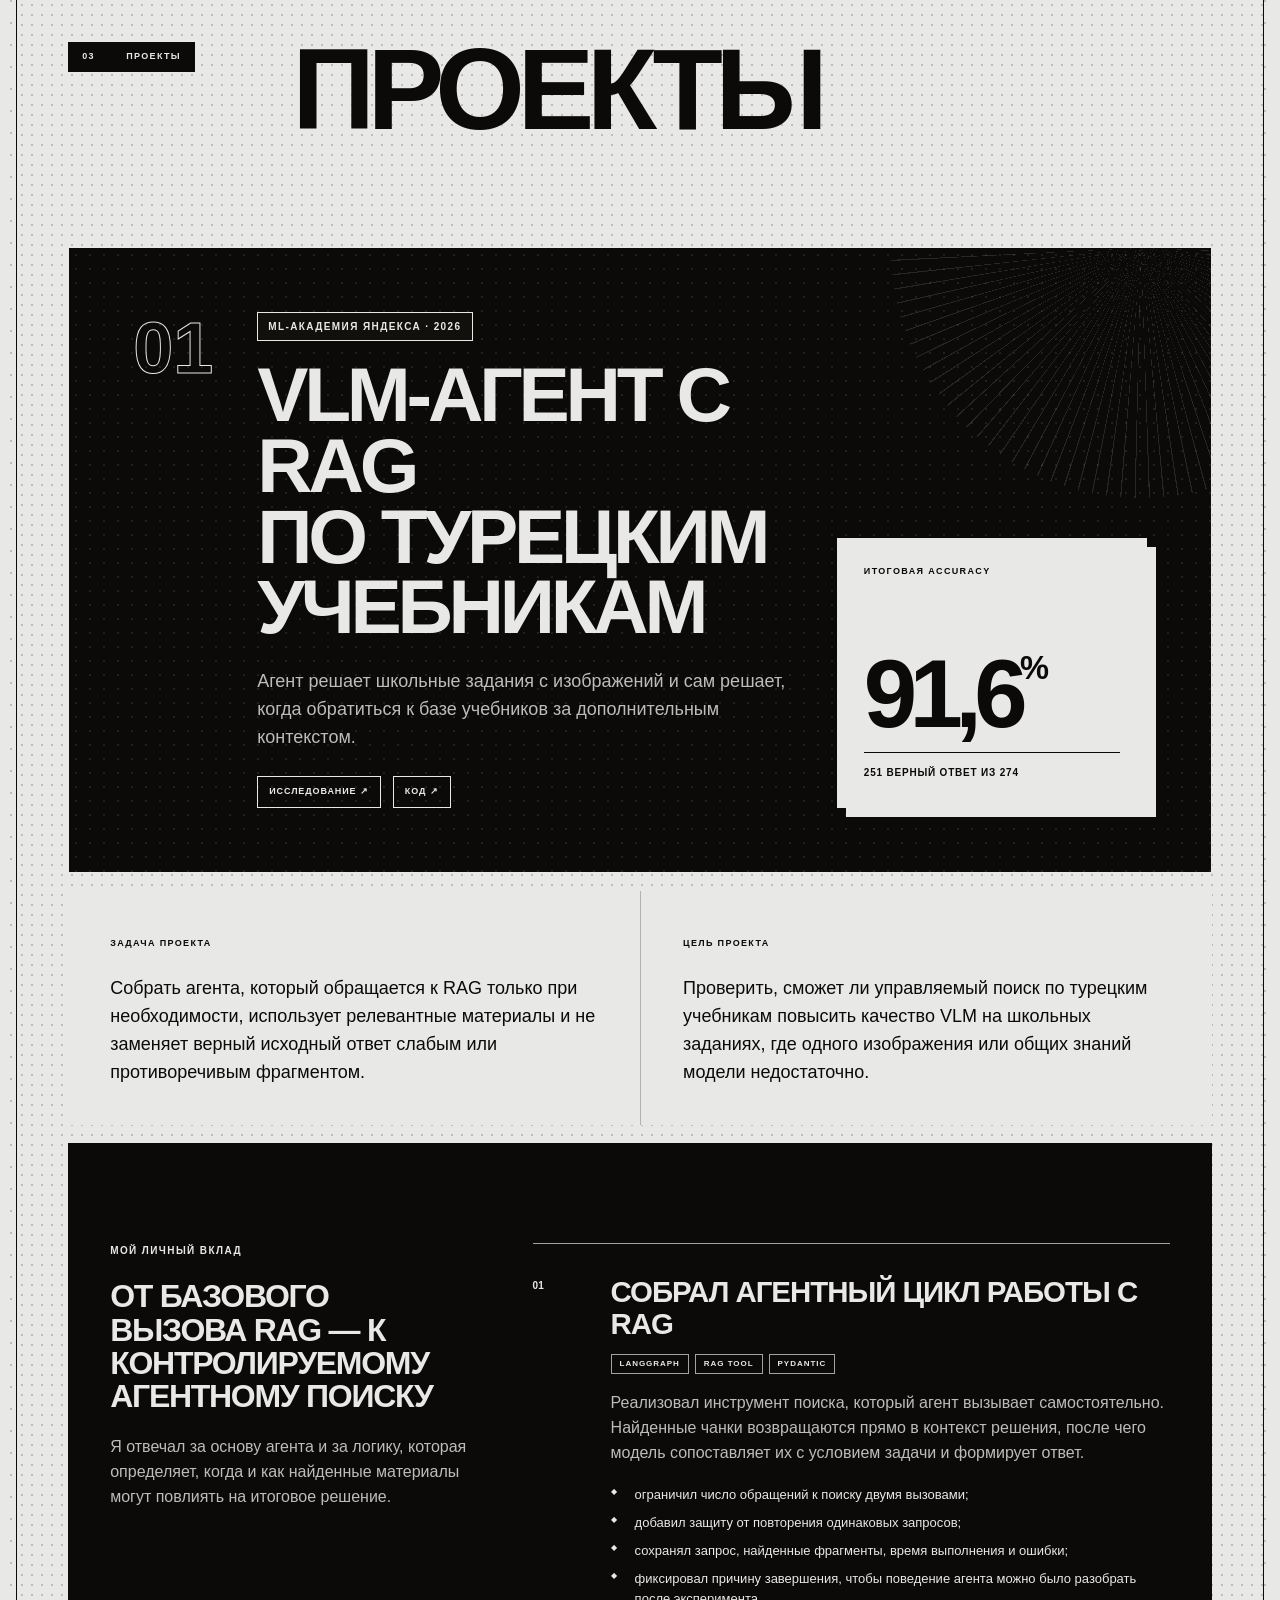
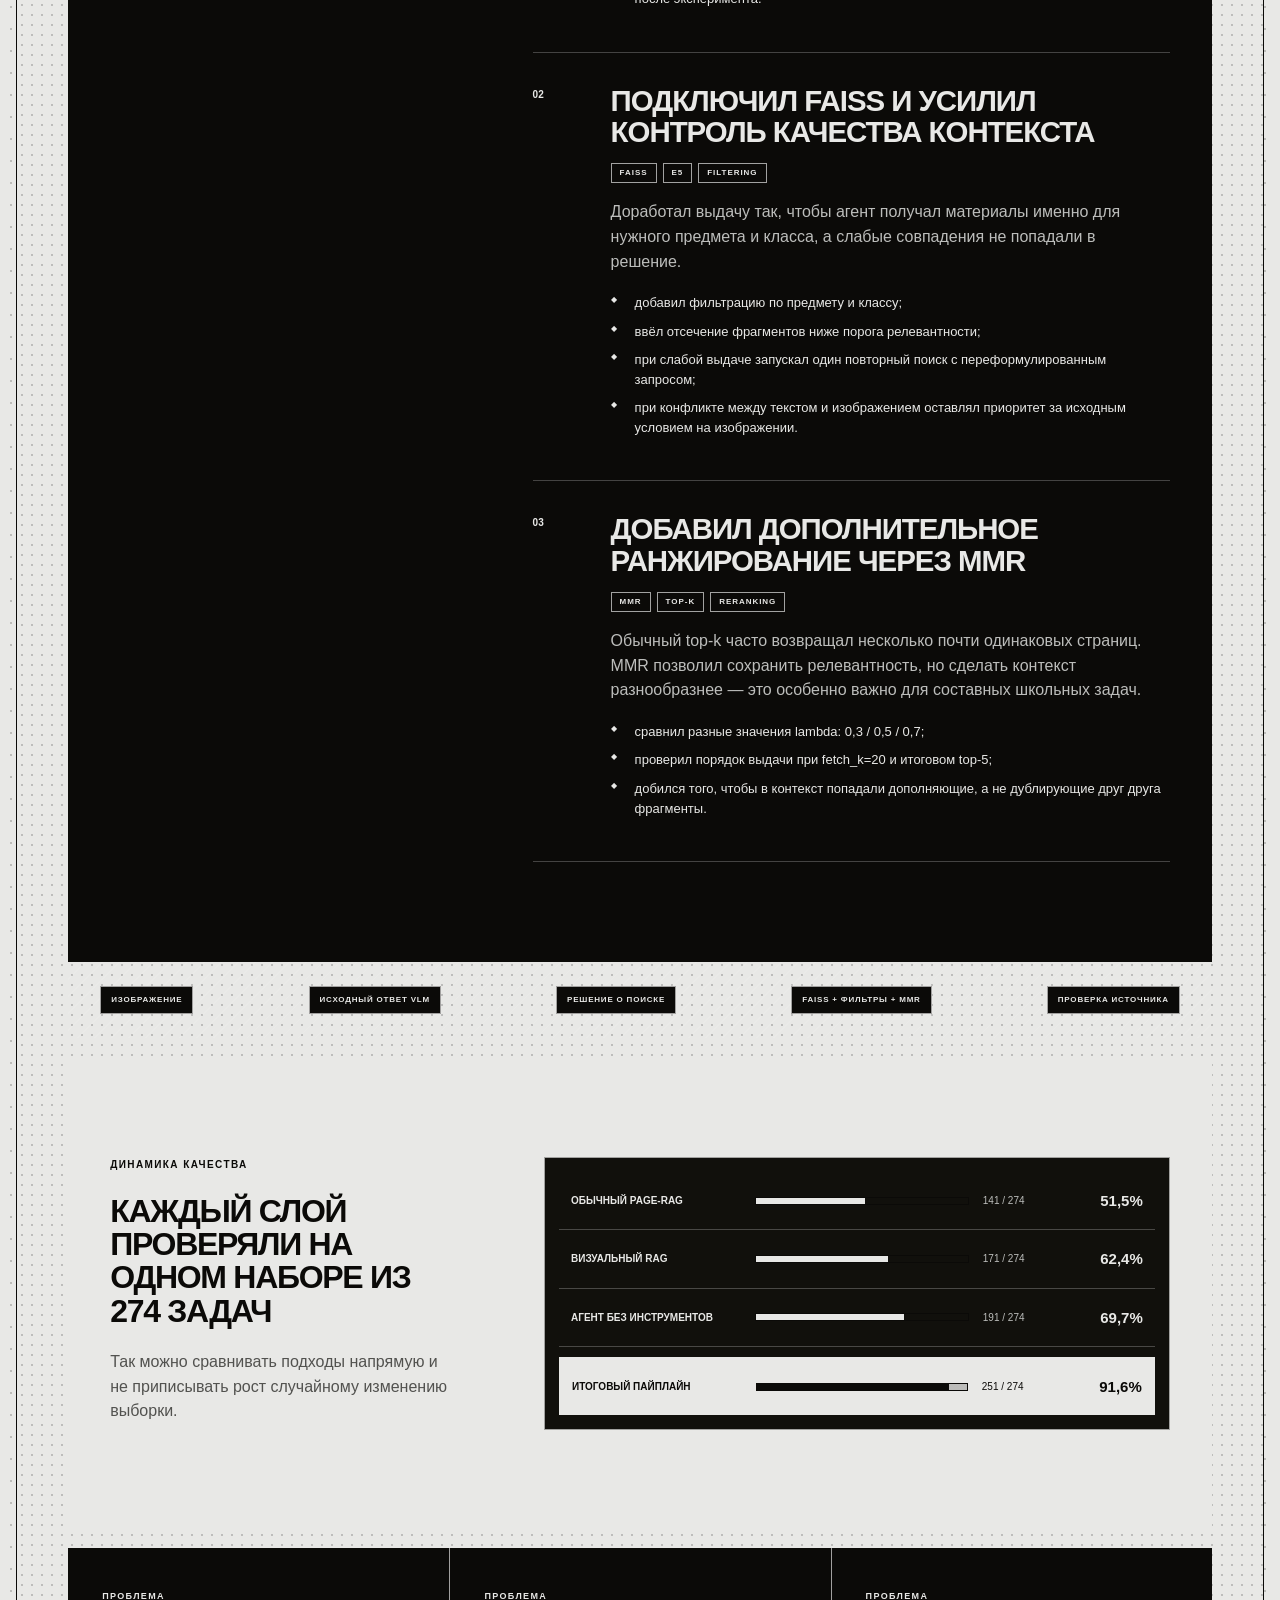
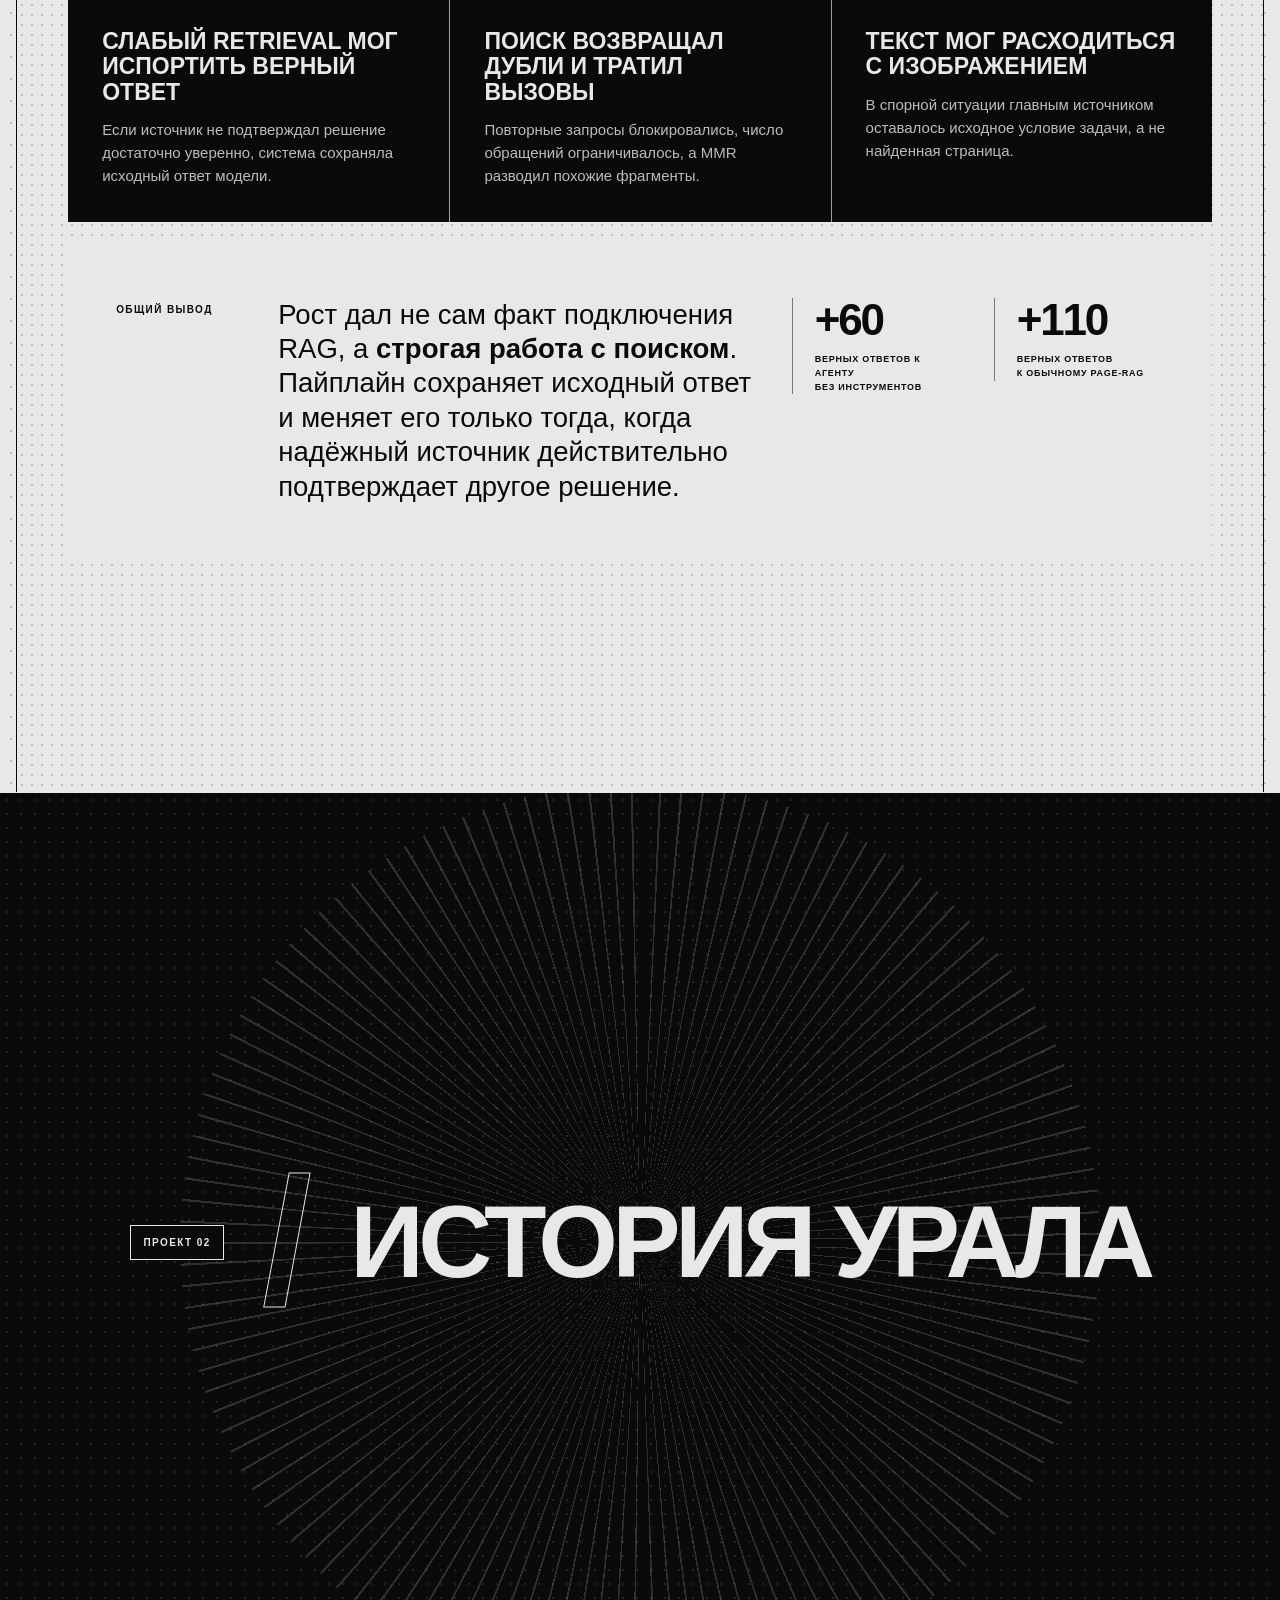
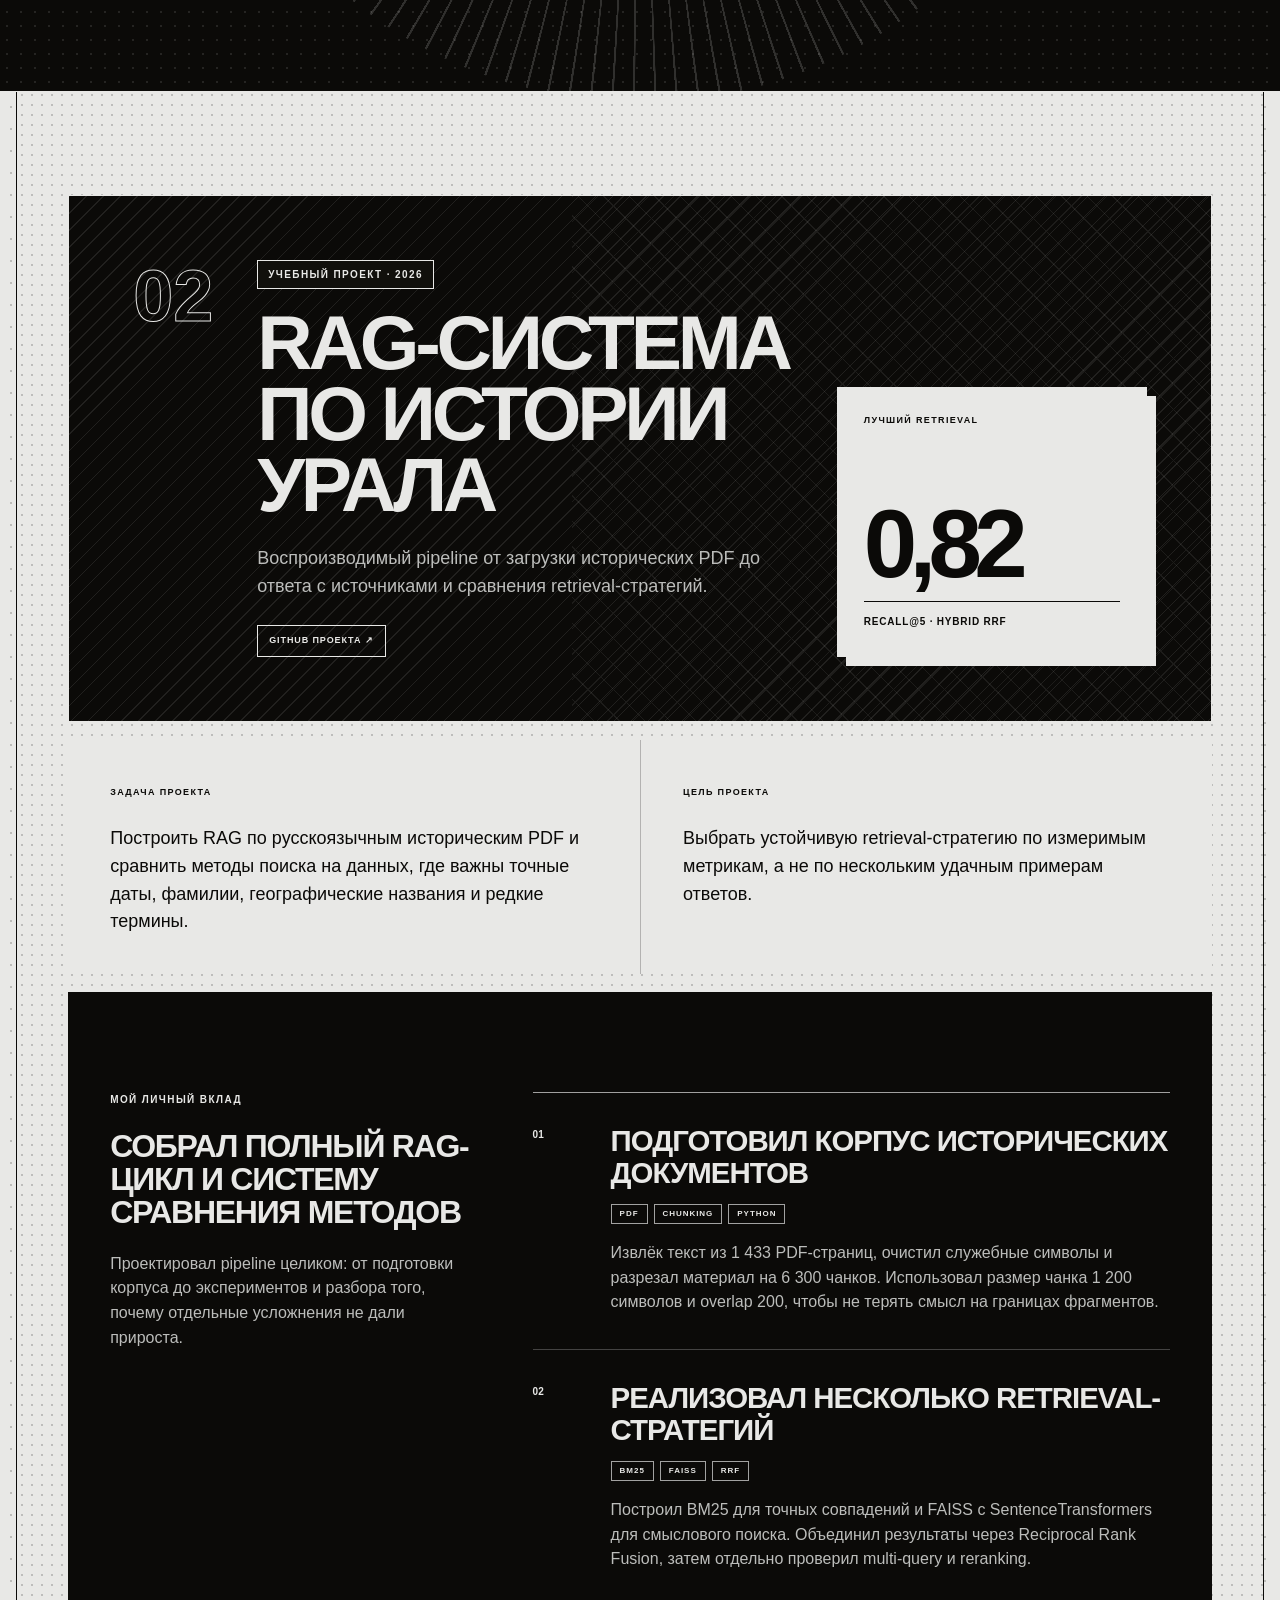
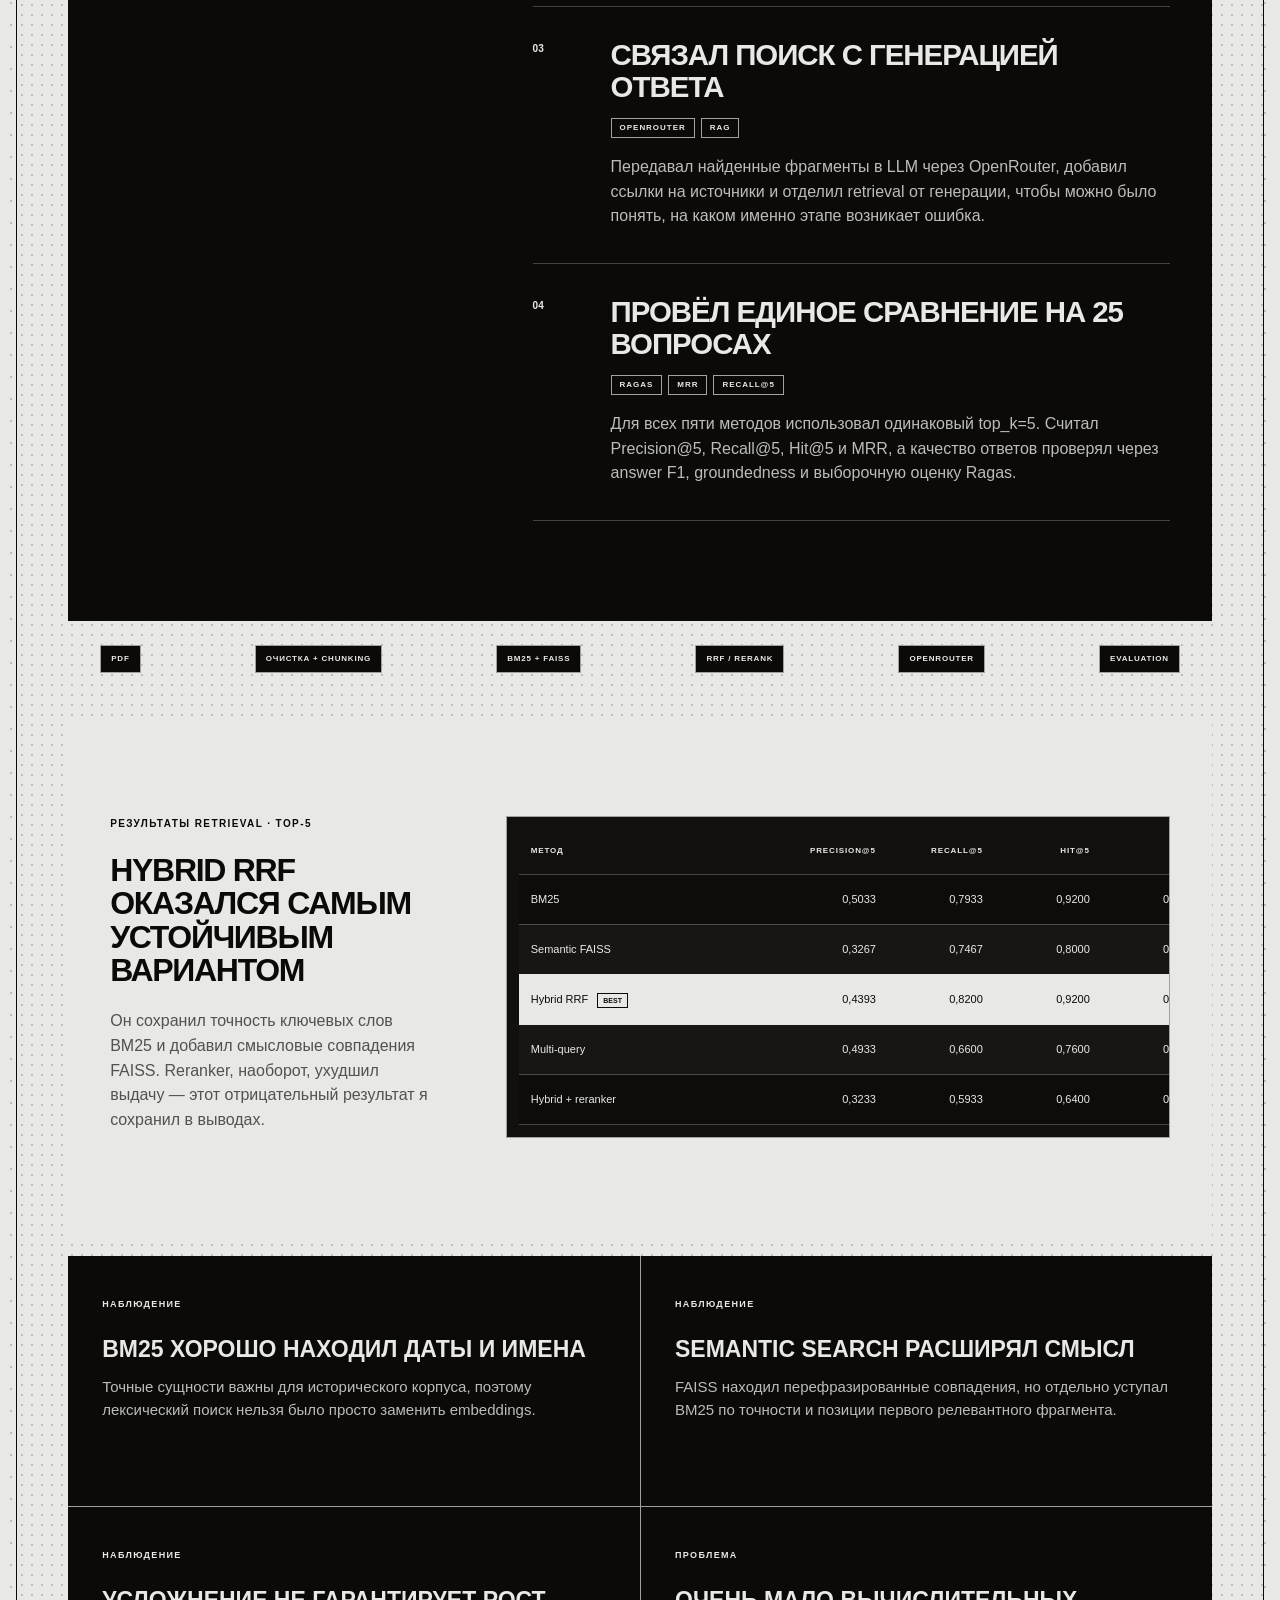
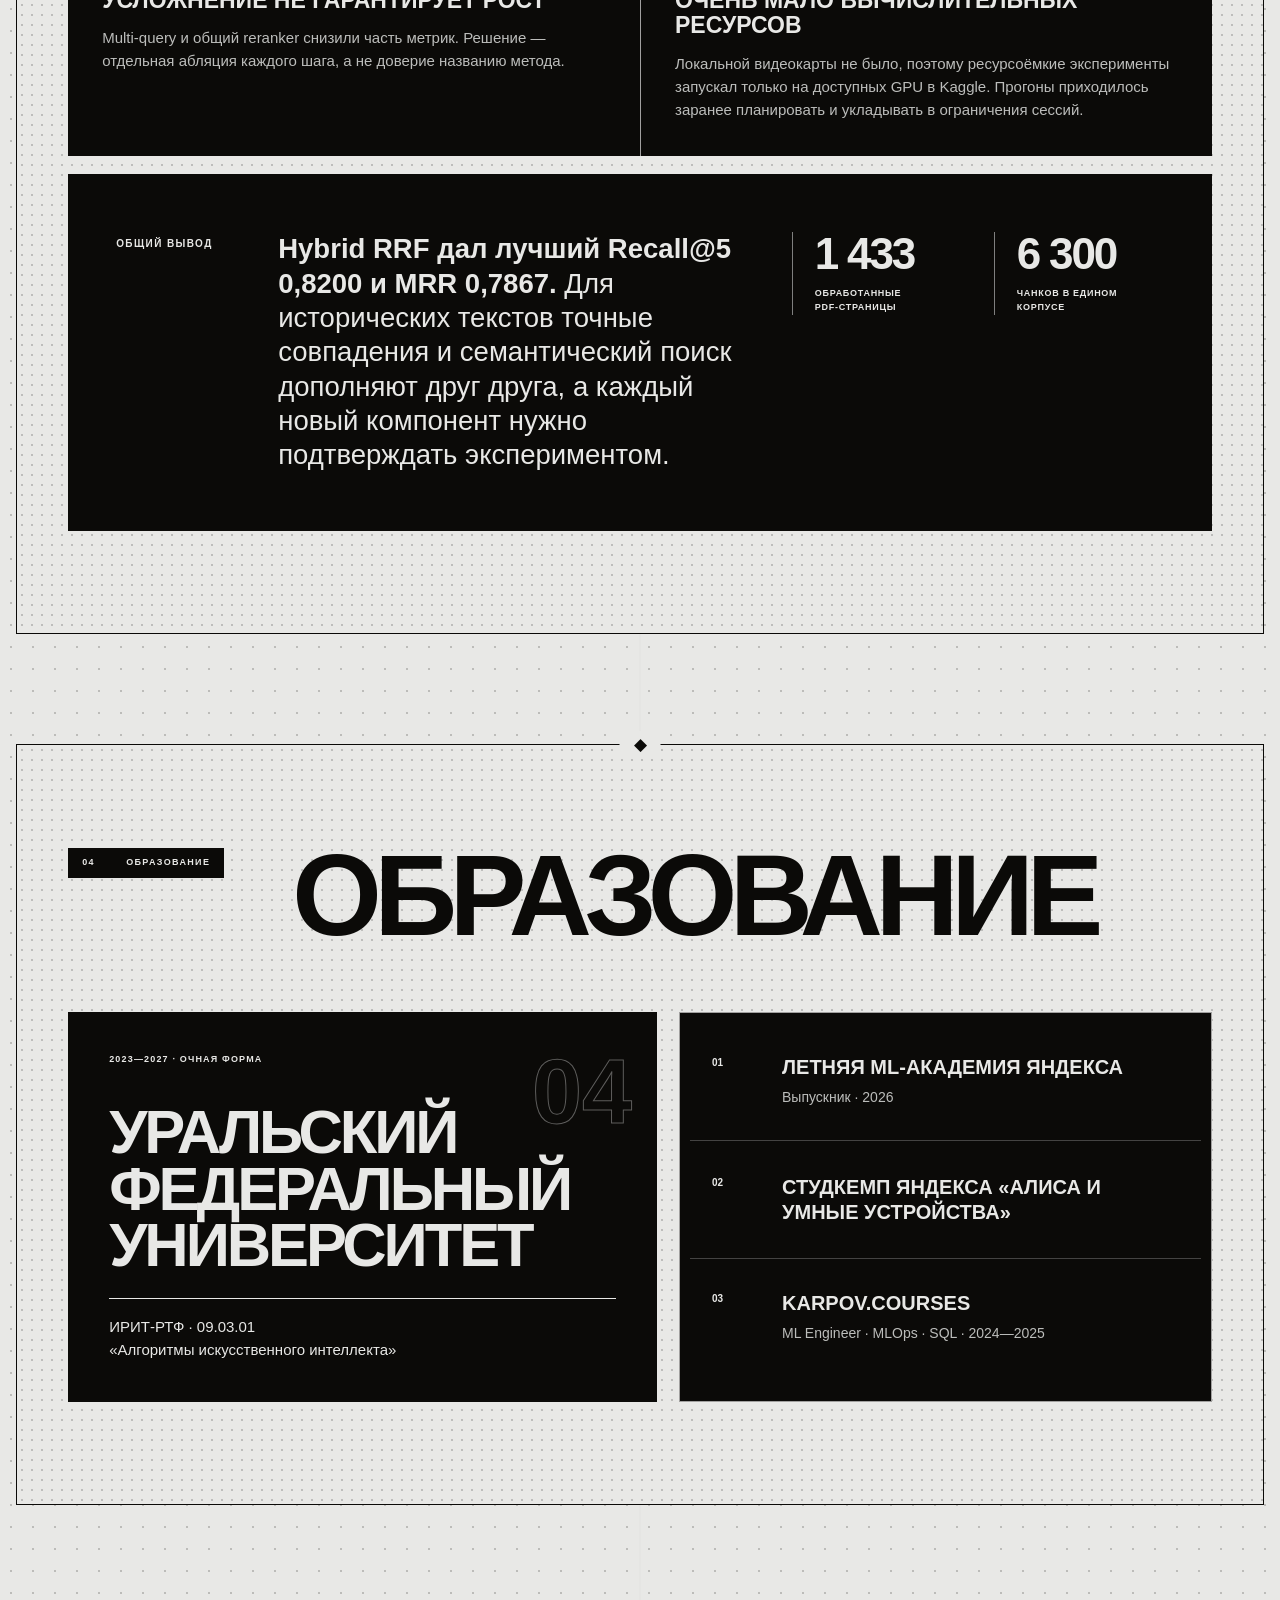
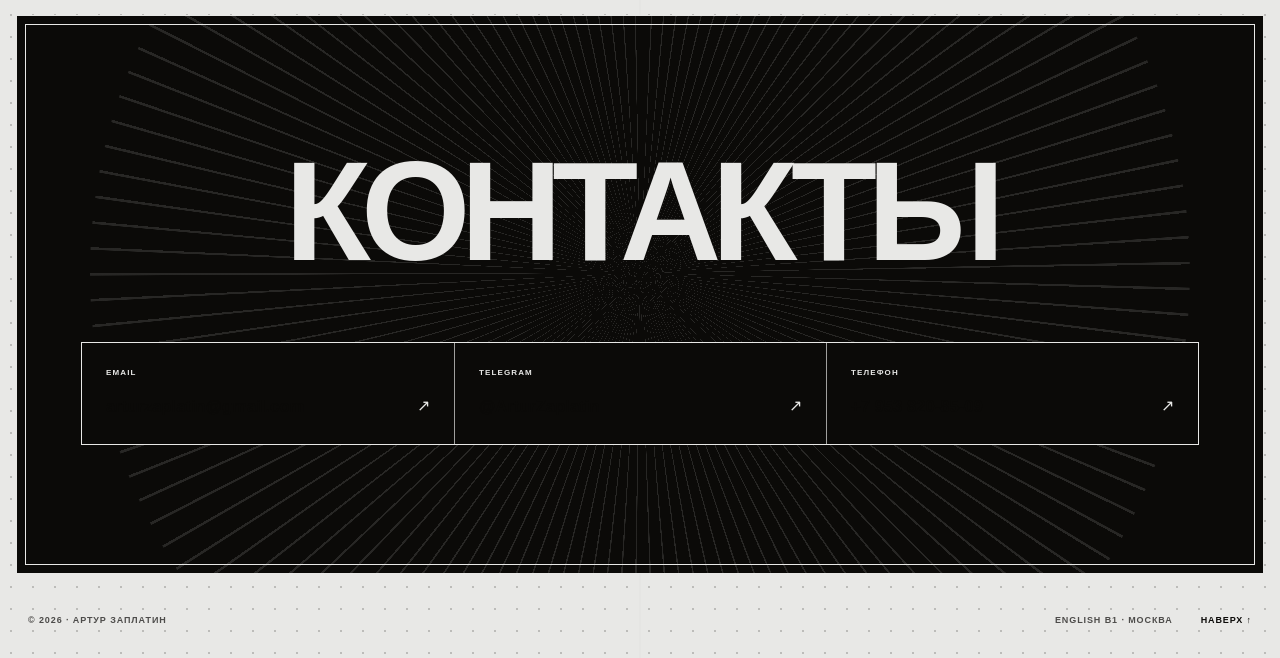
==== commit 0d61c9bf: "Swap VLM project goal and task copy" ====
--- a/docs/index.html
+++ b/docs/index.html
@@ -108,8 +108,8 @@
           </header>
 
           <div class="brief-grid reveal">
-            <article><span>ЗАДАЧА ПРОЕКТА</span><p>Проверить, сможет ли управляемый поиск по турецким учебникам повысить качество VLM на школьных заданиях, где одного изображения или общих знаний модели недостаточно.</p></article>
-            <article><span>ЦЕЛЬ ПРОЕКТА</span><p>Собрать агента, который обращается к RAG только при необходимости, использует релевантные материалы и не заменяет верный исходный ответ слабым или противоречивым фрагментом.</p></article>
+            <article><span>ЗАДАЧА ПРОЕКТА</span><p>Собрать агента, который обращается к RAG только при необходимости, использует релевантные материалы и не заменяет верный исходный ответ слабым или противоречивым фрагментом.</p></article>
+            <article><span>ЦЕЛЬ ПРОЕКТА</span><p>Проверить, сможет ли управляемый поиск по турецким учебникам повысить качество VLM на школьных заданиях, где одного изображения или общих знаний модели недостаточно.</p></article>
           </div>
 
           <section class="contribution reveal">
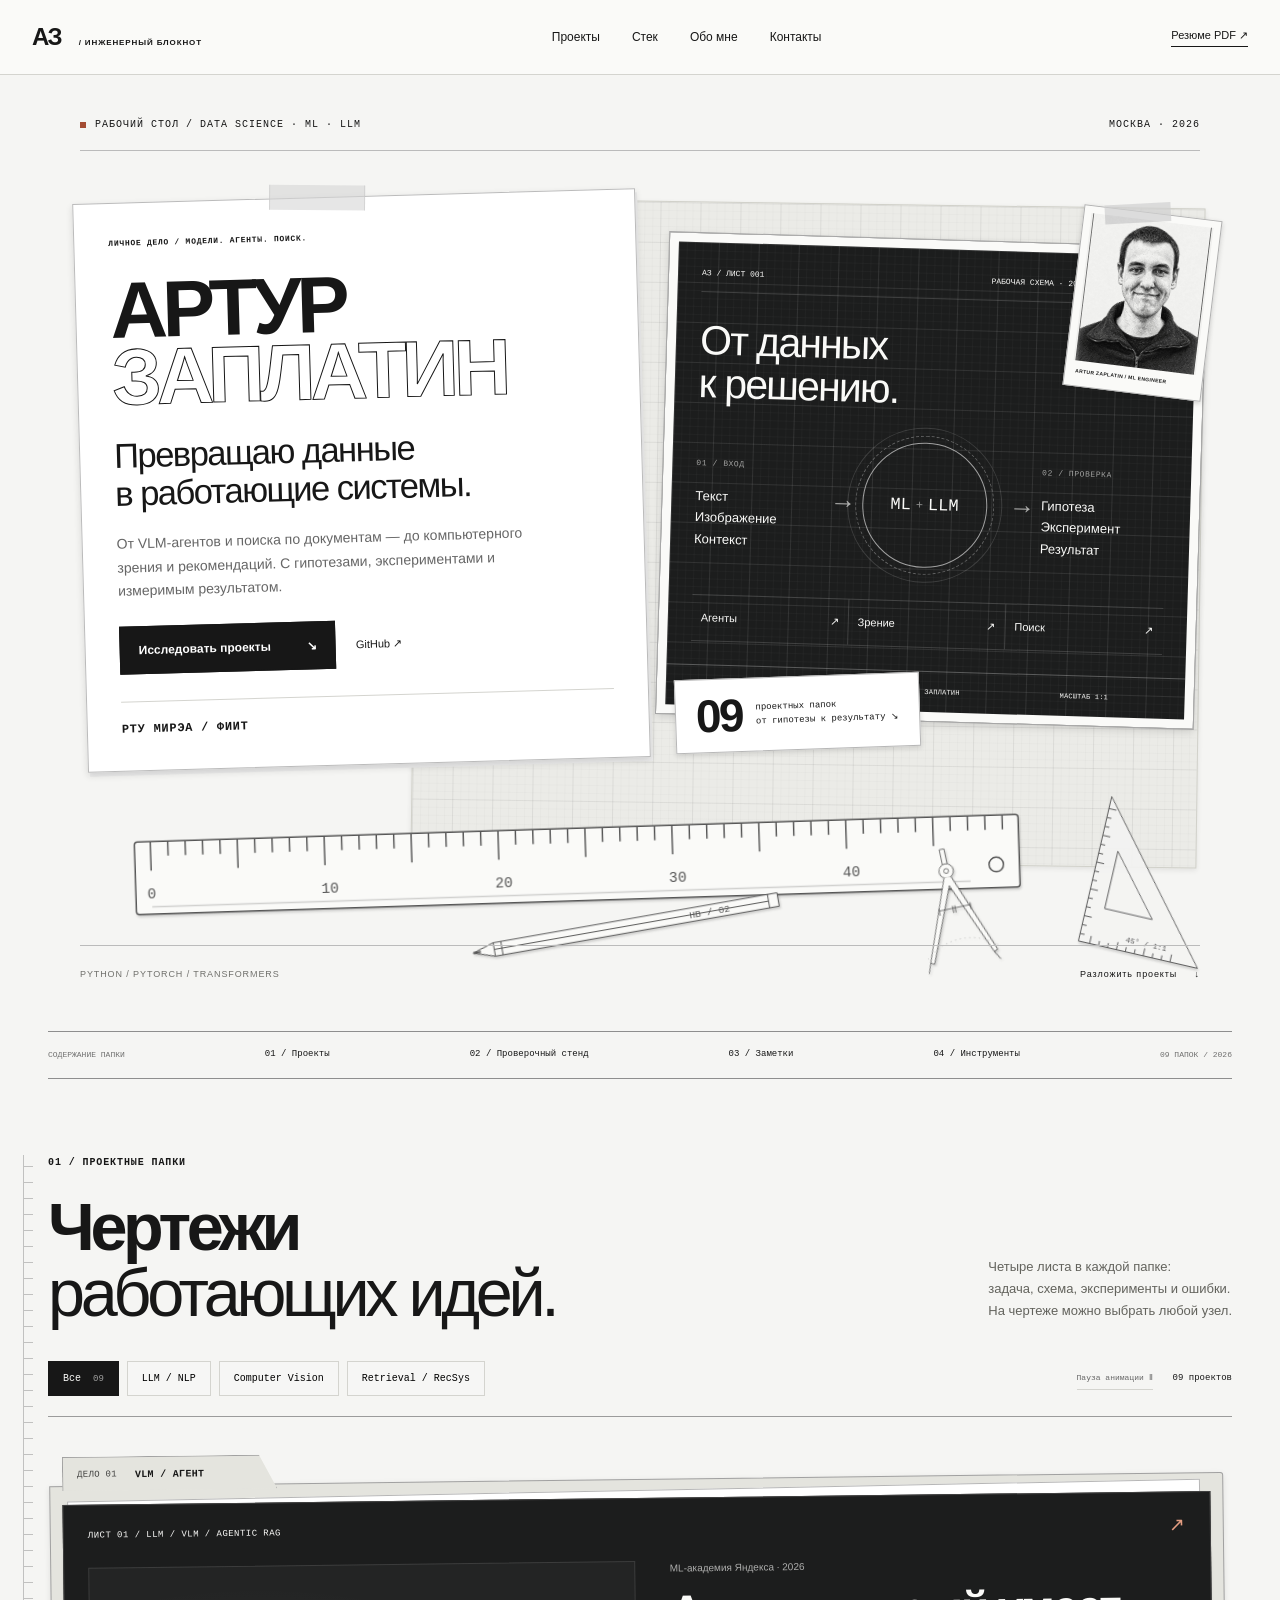
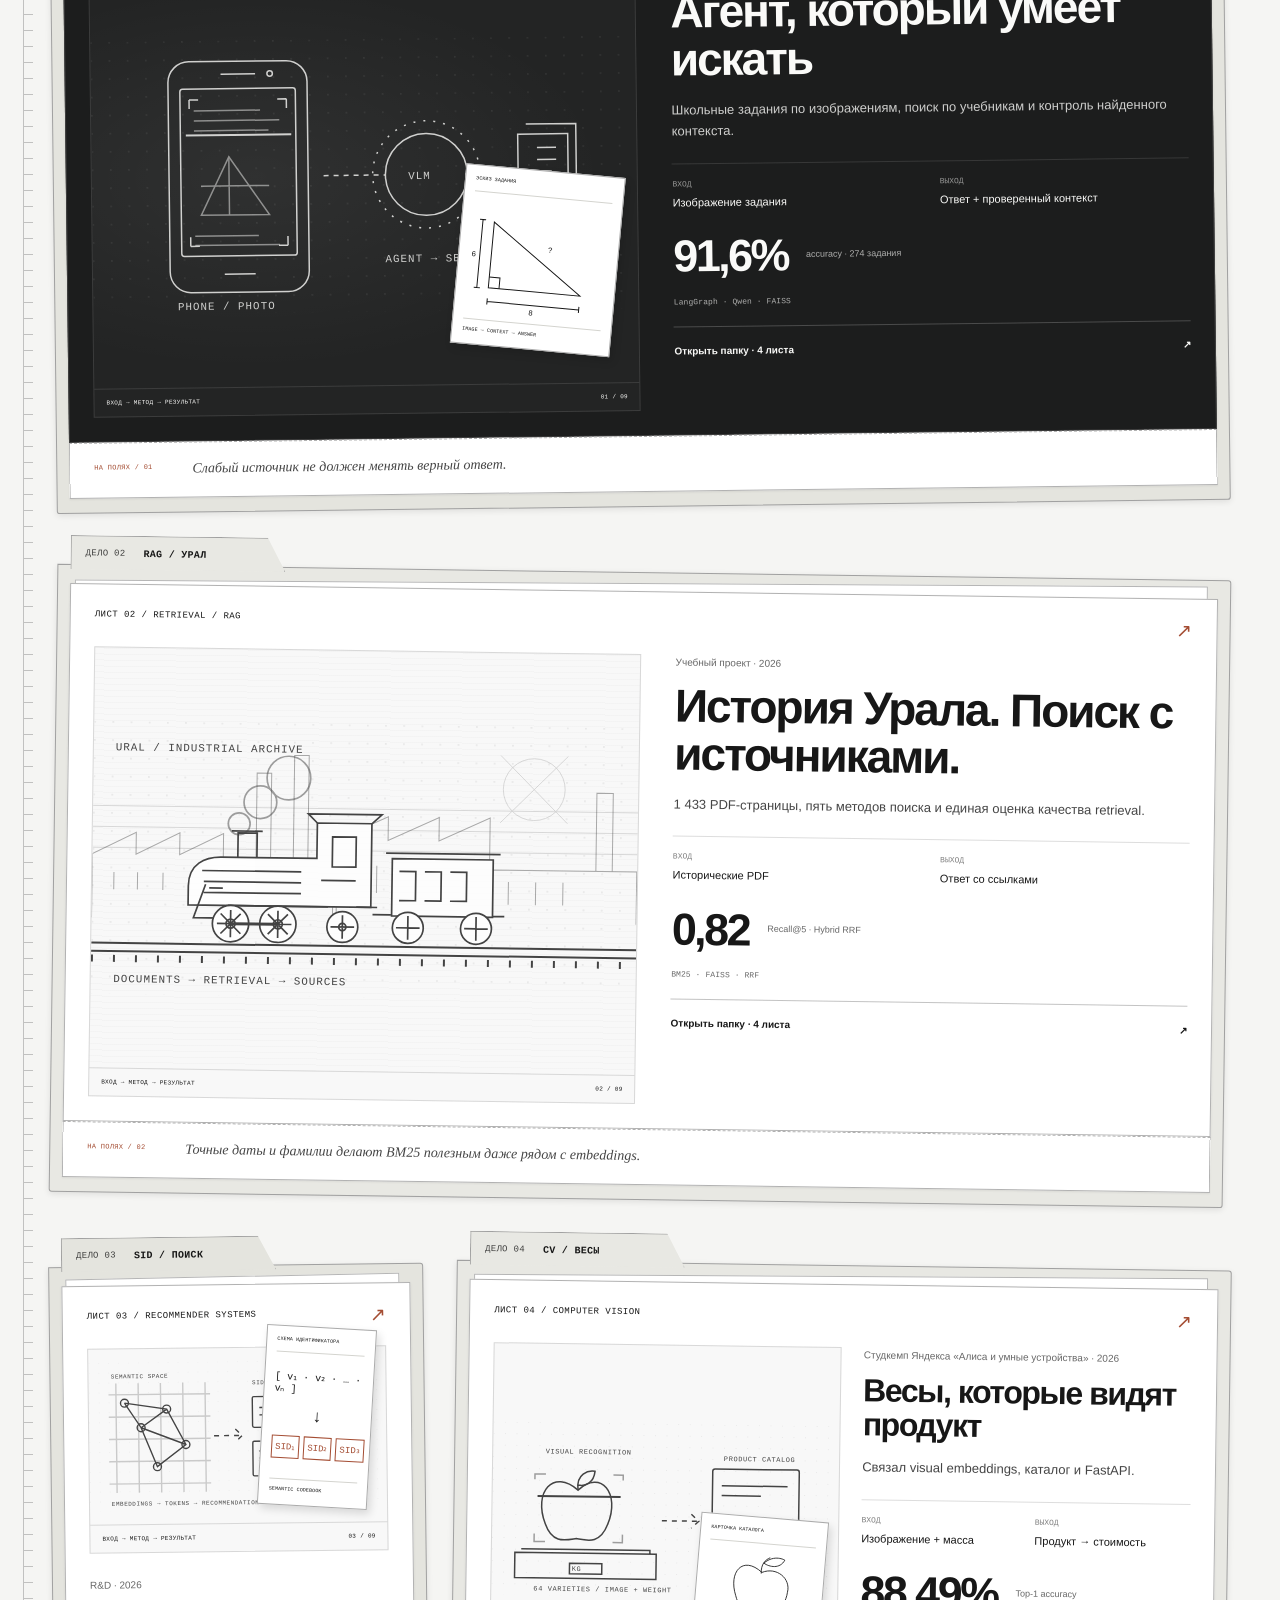
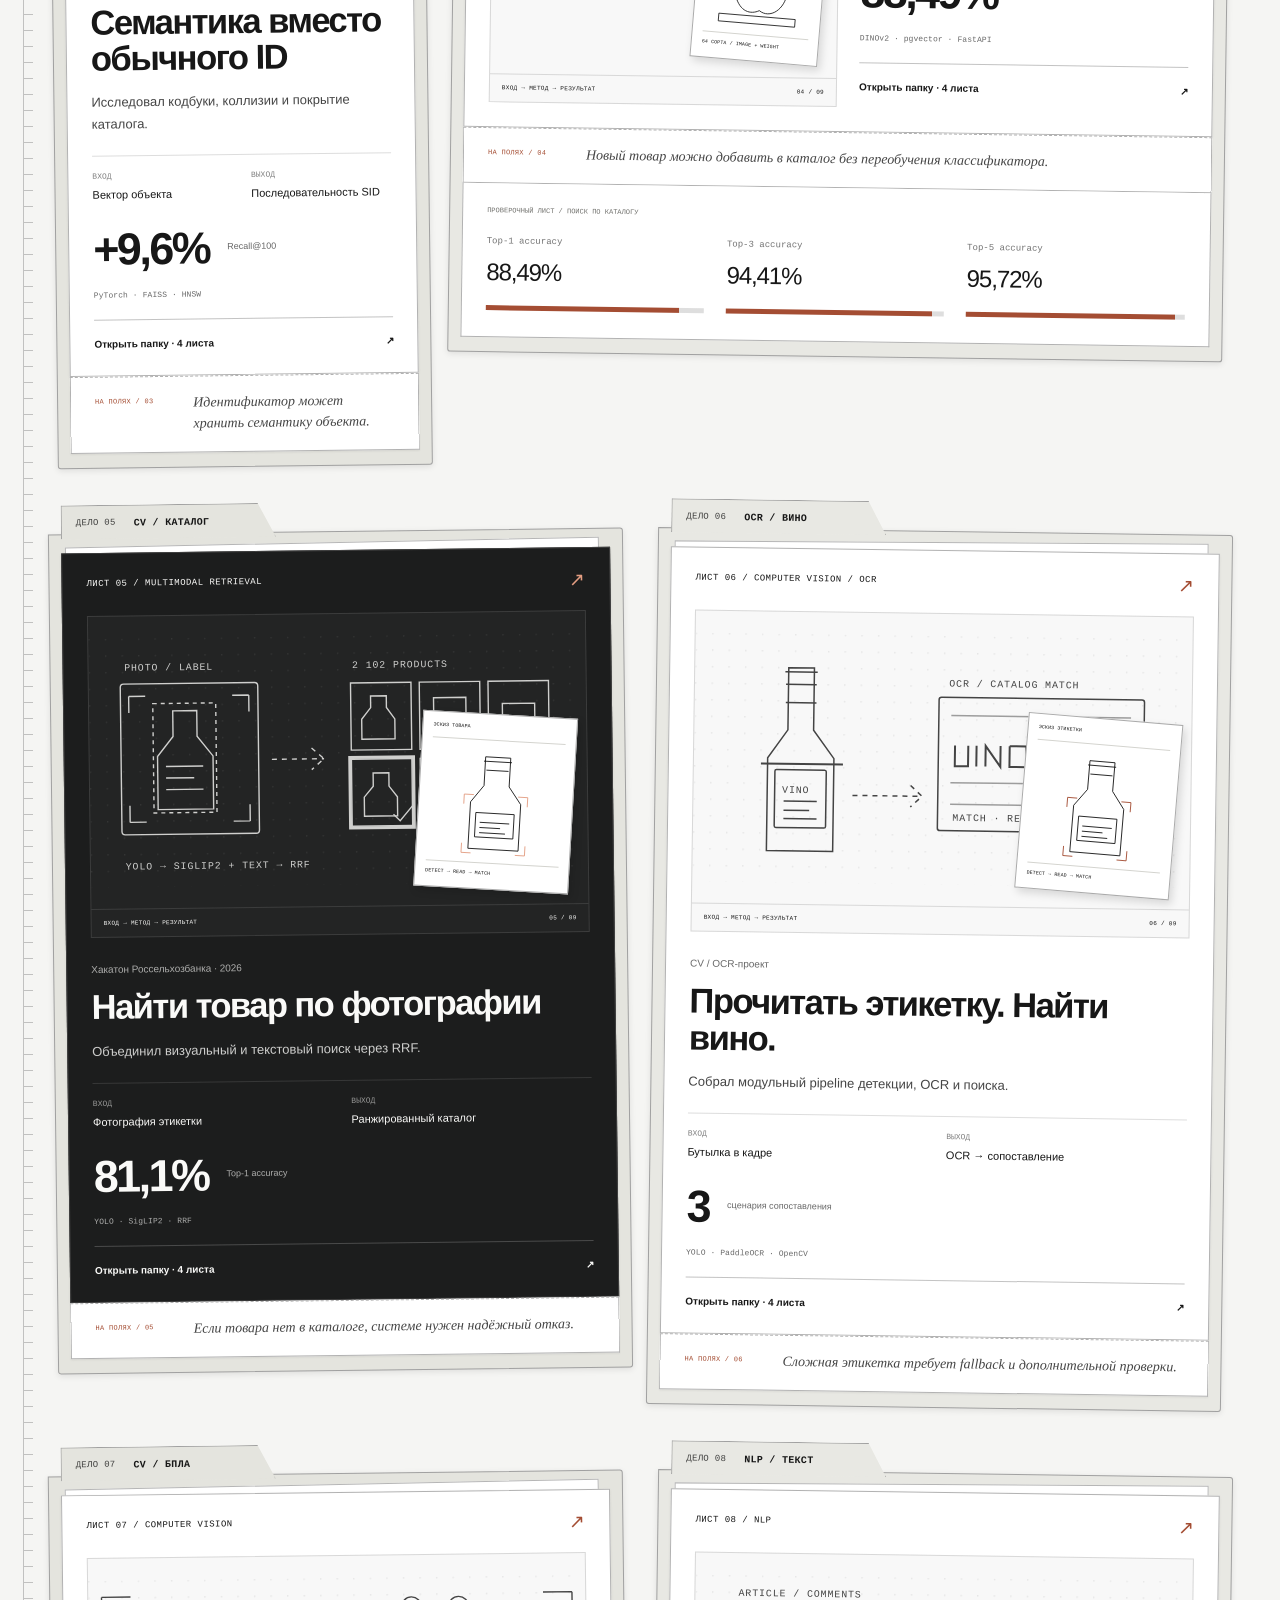
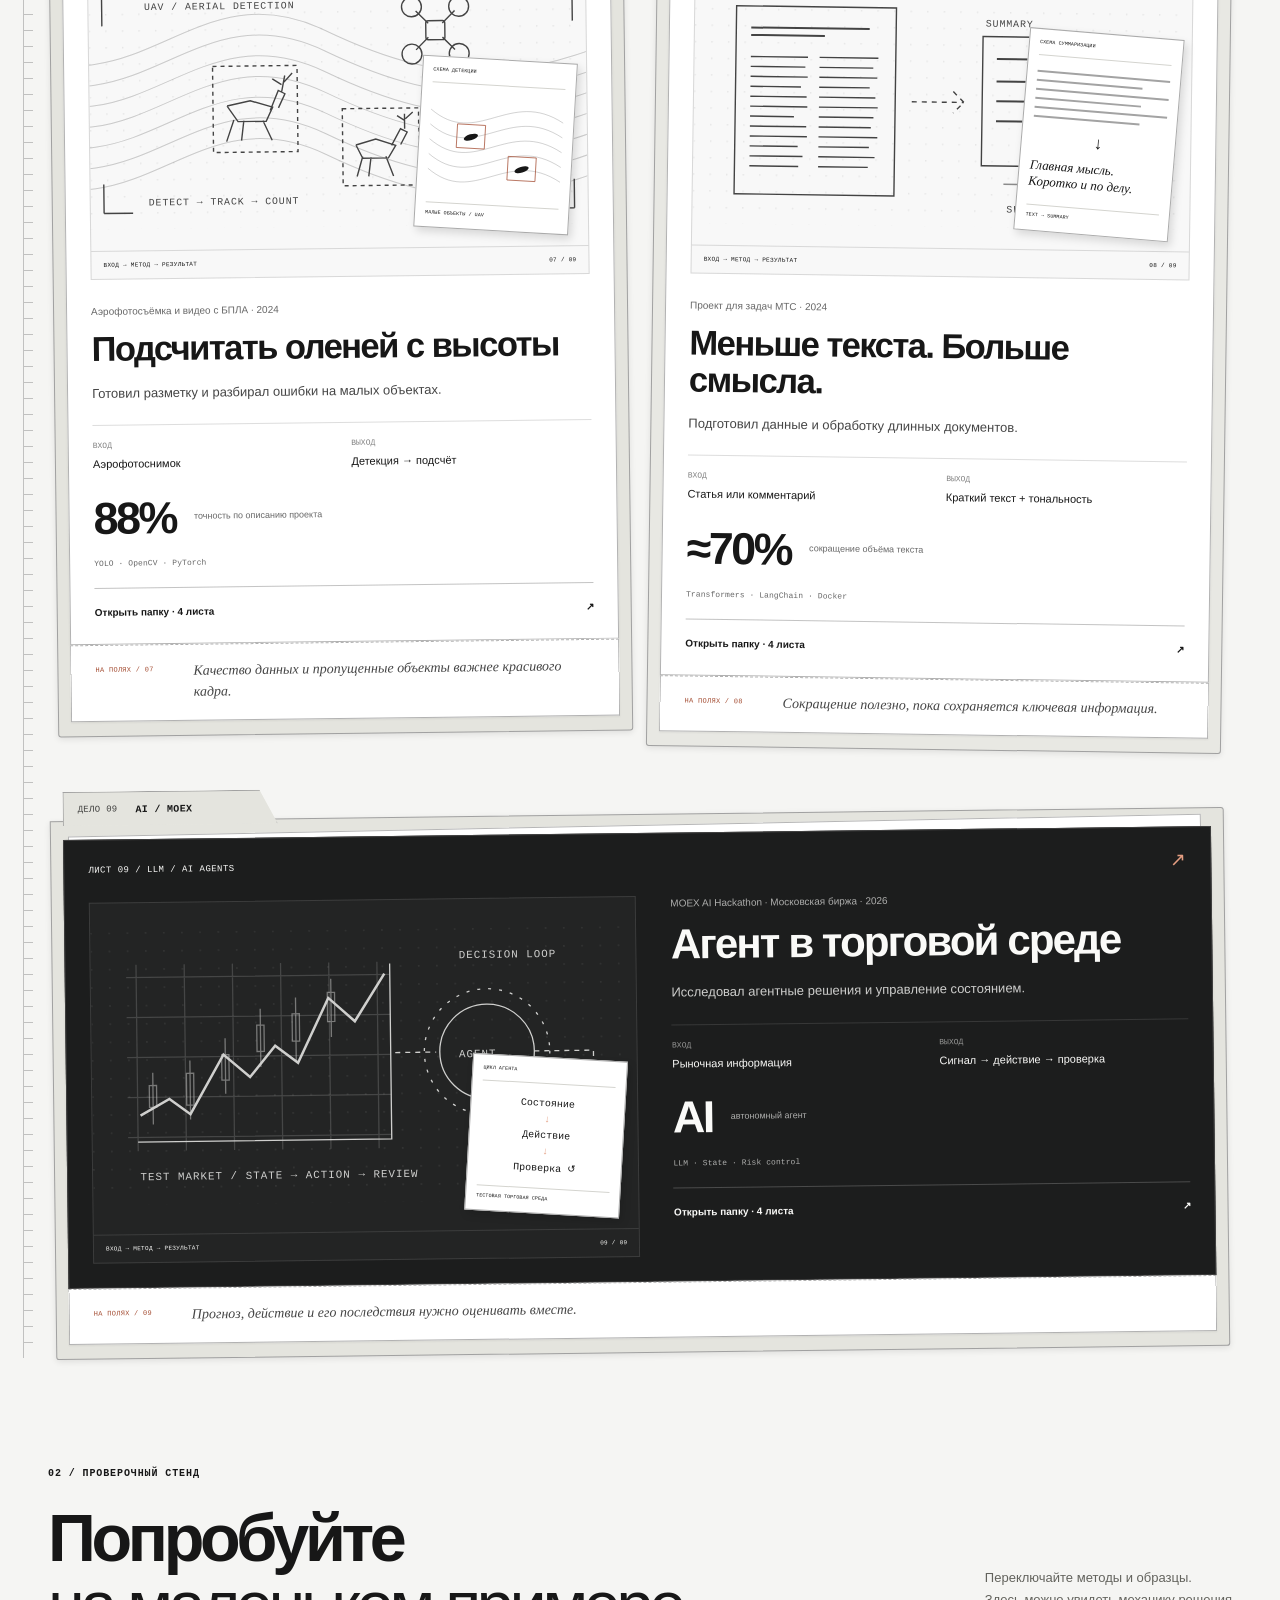
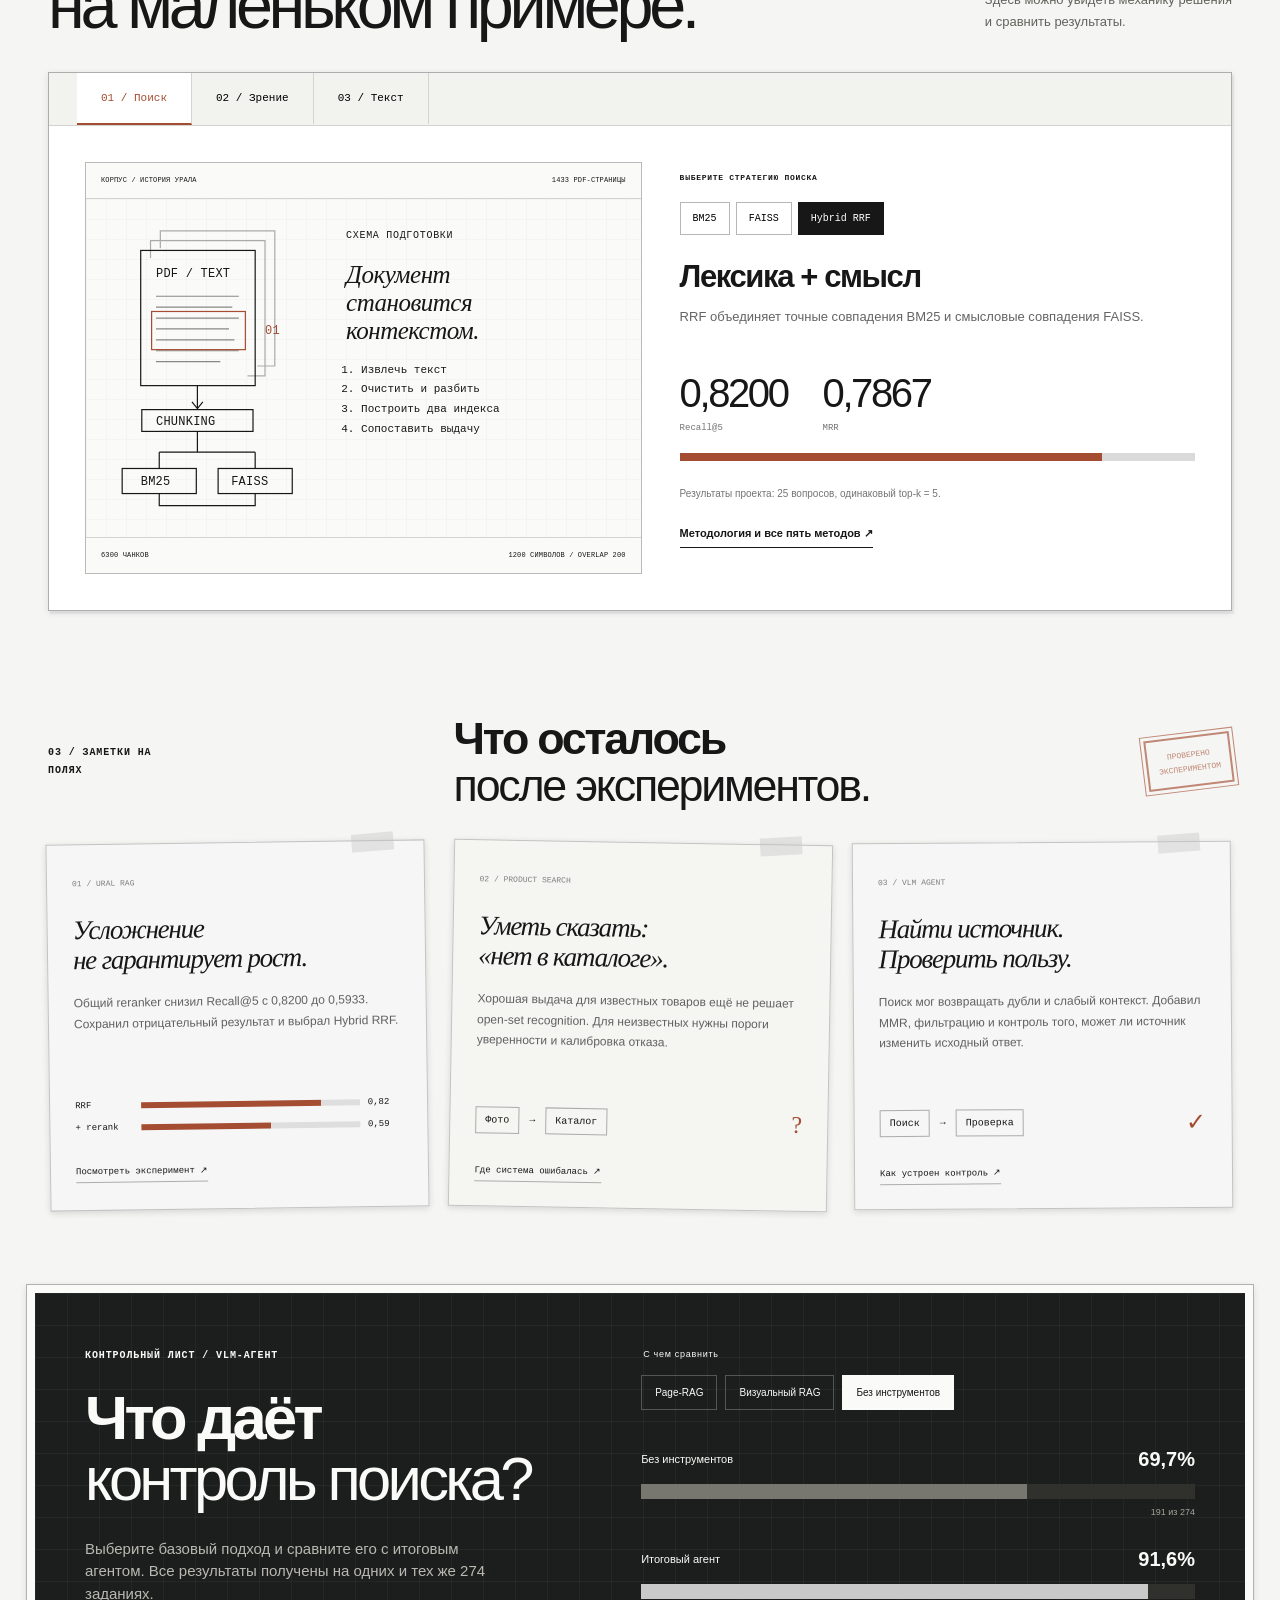
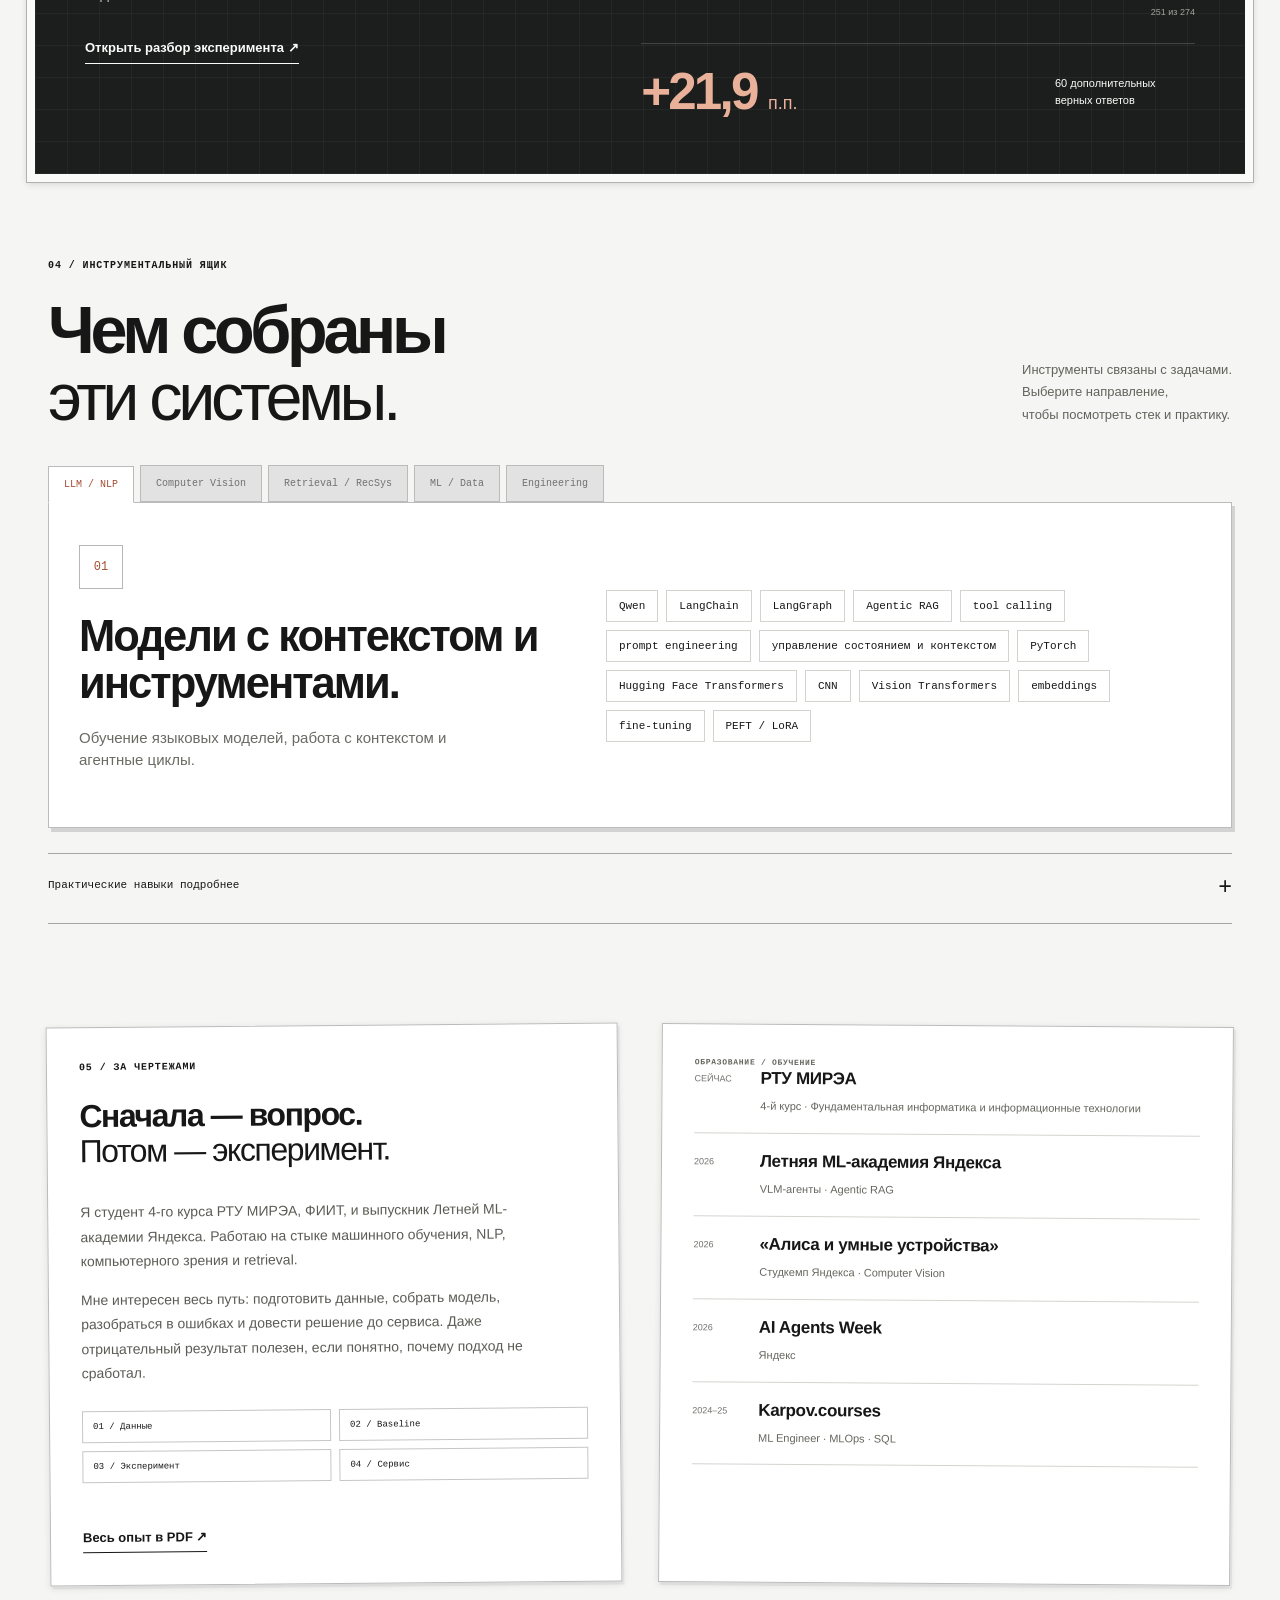
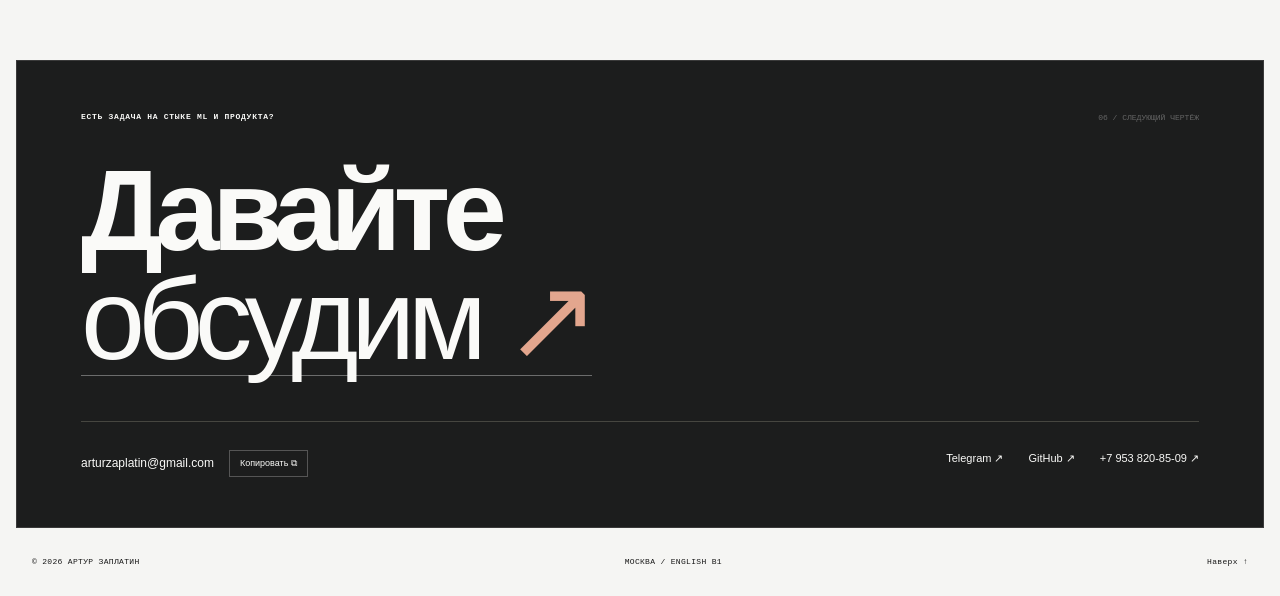
==== commit dab27915: "new" ====
--- a/docs/index.html
+++ b/docs/index.html
@@ -3,116 +3,266 @@
   <head>
     <meta charset="UTF-8" />
     <meta name="viewport" content="width=device-width, initial-scale=1.0" />
-    <meta name="theme-color" content="#0b0a08" />
-    <meta name="description" content="Артур Заплатин — AI / LLM Engineer. Агентные RAG-системы, VLM, retrieval и оценка качества." />
-    <meta property="og:title" content="Артур Заплатин — AI / LLM Engineer" />
-    <meta property="og:description" content="LLM/VLM-агенты, RAG, retrieval и воспроизводимая оценка качества." />
+    <meta name="theme-color" content="#111110" />
+    <meta name="description" content="Артур Заплатин — Data Scientist / ML / LLM Engineer. Девять проектов в LLM, компьютерном зрении, retrieval и рекомендательных системах." />
+    <meta property="og:title" content="Артур Заплатин — ML, LLM, Computer Vision" />
+    <meta property="og:description" content="Модели, агенты и поиск. Портфолио проектов с измеримыми результатами." />
     <meta property="og:type" content="website" />
     <meta property="og:url" content="https://zaplatinartur.github.io/Resume/" />
     <meta property="og:image" content="https://zaplatinartur.github.io/Resume/assets/og-monochrome.png" />
-    <meta property="og:image:alt" content="Артур Заплатин — AI / LLM Engineer" />
     <meta name="twitter:card" content="summary_large_image" />
-    <meta name="twitter:title" content="Артур Заплатин — AI / LLM Engineer" />
-    <meta name="twitter:description" content="Агентные RAG-системы, VLM и измеримое качество retrieval." />
-    <meta name="twitter:image" content="https://zaplatinartur.github.io/Resume/assets/og-monochrome.png" />
-    <title>Артур Заплатин — AI / LLM Engineer</title>
+    <title>Артур Заплатин — Data Scientist / ML / LLM Engineer</title>
     <link rel="icon" href="./assets/artur-engraving.png" type="image/png" />
-    <link rel="stylesheet" href="./styles.css" />
+    <link rel="stylesheet" href="./styles.css?v=515ca950a5a7" />
+    <link rel="stylesheet" href="./desk.css?v=2d6a1c42f131" />
+    <link rel="stylesheet" href="./folders.css?v=9320651c59b3" />
   </head>
-  <body class="poster-site">
+  <body class="drafting-table">
     <a class="skip-link" href="#content">Перейти к содержанию</a>
-
     <header class="site-header">
-      <a class="wordmark" href="#top" aria-label="В начало страницы">АЗ</a>
+      <a class="wordmark" href="#top" aria-label="Артур Заплатин — в начало">АЗ<span> / ИНЖЕНЕРНЫЙ БЛОКНОТ</span></a>
       <nav class="nav" id="main-nav" aria-label="Основная навигация">
-        <a href="#about">Обо мне</a>
-        <a href="#expertise">Стек</a>
-        <a href="#projects">Проекты</a>
-        <a href="#education">Образование</a>
+        <a href="#projects">Проекты</a><a href="#expertise">Стек</a><a href="#about">Обо мне</a><a href="#contact">Контакты</a>
       </nav>
-      <div class="header-actions">
-        <a class="header-link" href="https://github.com/ZaplatinArtur" target="_blank" rel="noreferrer">GitHub ↗</a>
-        <a class="header-cta" href="mailto:arturzaplatin@gmail.com">Связаться <span>→</span></a>
-        <button class="menu-toggle" type="button" aria-controls="main-nav" aria-expanded="false">
-          <span></span><span></span><span></span><b class="sr-only">Открыть меню</b>
-        </button>
-      </div>
+      <a class="header-pdf" href="./Artur_Zaplatin_Resume.pdf" target="_blank" rel="noopener">Резюме PDF ↗</a>
+      <button class="menu-toggle" aria-controls="main-nav" aria-expanded="false" type="button"><span></span><span></span><b class="sr-only">Открыть меню</b></button>
     </header>
 
     <main id="content">
-      <section class="hero poster-hero" id="top">
-        <div class="hero-copy">
-          <div class="poster-rays" aria-hidden="true"></div>
-          <div class="hero-meta"><span>РЕЗЮМЕ · 2026</span><span>AI / LLM ENGINEER</span><span>МОСКВА</span></div>
-          <p class="overline">◆ АГЕНТНЫЕ СИСТЕМЫ · МУЛЬТИМОДАЛЬНЫЕ МОДЕЛИ</p>
-          <h1><span>Артур</span><span>Заплатин</span></h1>
-          <p class="hero-outline-title">RAG · AGENTS · RETRIEVAL</p>
-          <div class="hero-summary">
-            <p>Создаю LLM/VLM-агентов и RAG-системы, в которых качество поиска подтверждается метриками, а каждое решение можно объяснить.</p>
-            <div class="hero-actions">
-              <a class="button button-dark" href="#projects">Смотреть проекты</a>
-              <a class="button button-line" href="./Artur_Zaplatin_Resume.pdf" target="_blank">Скачать PDF ↗</a>
-            </div>
+      <section class="hero" id="top">
+        <div class="hero-topline"><span><i class="status-dot" aria-hidden="true"></i> РАБОЧИЙ СТОЛ / DATA SCIENCE · ML · LLM</span><span>МОСКВА · 2026</span></div>
+        <div class="hero-grid">
+          <div class="hero-copy">
+            <p class="eyebrow">ЛИЧНОЕ ДЕЛО / МОДЕЛИ. АГЕНТЫ. ПОИСК.</p>
+            <h1>Артур<br /><span>Заплатин</span></h1>
+            <p class="hero-intro">Превращаю данные<br />в работающие системы.</p>
+            <p class="hero-description">От VLM-агентов и поиска по документам — до компьютерного зрения и рекомендаций. С гипотезами, экспериментами и измеримым результатом.</p>
+            <div class="hero-actions"><a class="button button-light" href="#projects">Исследовать проекты <span>↘</span></a><a class="hero-github" href="https://github.com/ZaplatinArtur" target="_blank" rel="noreferrer">GitHub ↗</a></div>
+            <div class="hero-paper-footer"><span>РТУ МИРЭА / ФИИТ</span></div>
           </div>
-          <div class="specialization" aria-label="Специализация"><span>RAG</span><i></i><span>AGENTS</span><i></i><span>RETRIEVAL</span><i></i><span>EVALUATION</span></div>
-        </div>
-
-        <figure class="hero-portrait">
-          <div class="portrait-frame"><img src="./assets/artur-engraving.png" alt="Артур Заплатин — портрет в технике книжной гравюры" /></div>
-          <figcaption><b>01</b><span>AI-инженер<br />и исследователь</span><em>Москва · 2026</em></figcaption>
-        </figure>
-      </section>
-
-      <section class="manifesto reveal" id="about">
-        <div class="section-label"><span>01</span><p>Обо мне</p></div>
-        <div class="manifesto-body">
-          <div class="manifesto-note">
-            <article><span>КТО Я</span><p>Я студент 4-го курса УрФУ по направлению «Алгоритмы искусственного интеллекта» и выпускник Летней ML-академии Яндекса.</p></article>
-            <article><span>ЧТО МНЕ ИНТЕРЕСНО</span><p>Задачи на стыке LLM, компьютерного зрения и retrieval: когда агенту нужно понять условие, найти нужный контекст и не испортить правильный ответ слабым источником.</p></article>
+          <div class="hero-lab">
+            <div class="drawing-board">
+  <div class="board-caption"><span>АЗ / ЛИСТ 001</span><span>РАБОЧАЯ СХЕМА · 2026</span></div>
+  <h2>От данных<br />к решению.</h2>
+  <div class="blueprint-map" aria-label="Данные, модель и проверка результата">
+    <div class="blueprint-input"><span class="draft-label">01 / ВХОД</span><div>Текст<br />Изображение<br />Контекст</div></div>
+    <span class="blueprint-arrow" aria-hidden="true">→</span>
+    <div class="blueprint-model"><span>ML</span><i>+</i><span>LLM</span></div>
+    <span class="blueprint-arrow" aria-hidden="true">→</span>
+    <div class="blueprint-output"><span class="draft-label">02 / ПРОВЕРКА</span><div>Гипотеза<br />Эксперимент<br />Результат</div></div>
+  </div>
+  <div class="blueprint-links"><a href="./cases/vlm-agent.html" data-project="vlm-agent">Агенты <span>↗</span></a><a href="./cases/smart-scales.html" data-project="smart-scales">Зрение <span>↗</span></a><a href="./cases/ural-rag.html" data-project="ural-rag">Поиск <span>↗</span></a></div>
+  <div class="blueprint-titleblock"><span>ПРОЕКТИРОВАНИЕ ML-СИСТЕМ</span><span>А. ЗАПЛАТИН</span><span>МАСШТАБ 1:1</span></div>
+</div>
+            <figure class="portrait"><img src="./assets/artur-engraving.png" alt="Артур Заплатин — портрет в технике книжной гравюры" /><figcaption>ARTUR ZAPLATIN / ML ENGINEER</figcaption></figure>
+            <a class="floating-note note-projects" href="#projects"><strong>09</strong><span>проектных папок<br />от гипотезы к результату ↘</span></a>
           </div>
         </div>
+        <div class="drafting-tools" aria-hidden="true">
+  <svg class="desk-ruler" viewBox="0 0 620 60" fill="none" focusable="false"><g stroke="currentColor" stroke-width="1"><rect x="5" y="5" width="610" height="50" rx="2" fill="var(--paper)"/><path d="M16 5v20"/><path d="M28 5v10"/><path d="M40 5v10"/><path d="M52 5v10"/><path d="M64 5v10"/><path d="M76 5v20"/><path d="M88 5v10"/><path d="M100 5v10"/><path d="M112 5v10"/><path d="M124 5v10"/><path d="M136 5v20"/><path d="M148 5v10"/><path d="M160 5v10"/><path d="M172 5v10"/><path d="M184 5v10"/><path d="M196 5v20"/><path d="M208 5v10"/><path d="M220 5v10"/><path d="M232 5v10"/><path d="M244 5v10"/><path d="M256 5v20"/><path d="M268 5v10"/><path d="M280 5v10"/><path d="M292 5v10"/><path d="M304 5v10"/><path d="M316 5v20"/><path d="M328 5v10"/><path d="M340 5v10"/><path d="M352 5v10"/><path d="M364 5v10"/><path d="M376 5v20"/><path d="M388 5v10"/><path d="M400 5v10"/><path d="M412 5v10"/><path d="M424 5v10"/><path d="M436 5v20"/><path d="M448 5v10"/><path d="M460 5v10"/><path d="M472 5v10"/><path d="M484 5v10"/><path d="M496 5v20"/><path d="M508 5v10"/><path d="M520 5v10"/><path d="M532 5v10"/><path d="M544 5v10"/><path d="M556 5v20"/><path d="M568 5v10"/><path d="M580 5v10"/><path d="M592 5v10"/><path d="M604 5v10"/><circle cx="599" cy="39" r="5"/><path d="M16 50h565" opacity=".25"/></g><g fill="currentColor"><text x="13" y="44">0</text><text x="133" y="44">10</text><text x="253" y="44">20</text><text x="373" y="44">30</text><text x="493" y="44">40</text></g></svg>
+  <svg class="desk-set-square" viewBox="0 0 190 225" fill="none" focusable="false"><g stroke="currentColor" stroke-width="1.2"><path d="M15 209V15l160 194H15Zm24-49V83l64 77H39Z" fill="var(--paper)" fill-opacity=".85"/><path d="M15 31h10m-10 12h6m-6 12h6m-6 12h10m-10 12h6m-6 12h6m-6 12h10m-10 12h6m-6 12h6m-6 12h10m-10 12h6m-6 12h6m-6 12h10m-10 12h6m-6 12h6M30 209v-10m12 10v-6m12 6v-6m12 6v-10m12 10v-6m12 6v-6m12 6v-10m12 10v-6m12 6v-6m12 6v-10"/></g><text x="75" y="197" fill="currentColor">45° / 1:1</text></svg>
+  <svg class="desk-pencil" viewBox="0 0 340 30" fill="none" focusable="false"><g stroke="currentColor" stroke-width="1"><path d="M28 8h297v14H28L6 15Z" fill="var(--paper)"/><path d="M28 8v14m8-14v14m-8-7h287m0-7v14"/><path d="M6 15h8" stroke-width="2"/></g><text x="232" y="19" fill="currentColor">HB / 02</text></svg>
+  <svg class="desk-compass" viewBox="0 0 160 220" fill="none" focusable="false"><g stroke="currentColor" stroke-width="1.3"><path d="M76 36V10h8v26" fill="var(--paper)"/><circle cx="80" cy="47" r="12" fill="var(--paper)"/><circle cx="80" cy="47" r="4"/><path d="M74 58 23 192l6 3L80 72l51 123 6-3L86 58" fill="var(--paper)"/><path d="m23 192-6 17m114-14 8 14M55 110h53m-53-4v12m53-12v12m-30-12v12m4-12v12"/><path d="M20 185a91 91 0 0 1 120 0" stroke-dasharray="2 6" opacity=".35"/></g></svg>
+</div>
+        <div class="hero-bottom"><span>PYTHON / PYTORCH / TRANSFORMERS</span><a href="#projects">Разложить проекты <span>↓</span></a></div>
+      </section>
+
+      <div class="desk-index" aria-label="Содержание портфолио"><span>СОДЕРЖАНИЕ ПАПКИ</span><a href="#projects">01 / Проекты</a><a href="#workbench">02 / Проверочный стенд</a><a href="#field-notes">03 / Заметки</a><a href="#expertise">04 / Инструменты</a><span>09 ПАПОК / 2026</span></div>
+
+      <section class="projects section" id="projects">
+        <div class="section-heading reveal"><div><p class="eyebrow">01 / ПРОЕКТНЫЕ ПАПКИ</p><h2>Чертежи<br /><em>работающих идей.</em></h2></div><p>Четыре листа в каждой папке:<br />задача, схема, эксперименты и ошибки.<br />На чертеже можно выбрать любой узел.</p></div>
+        <div class="project-toolbar"><div class="project-filters" role="group" aria-label="Фильтр проектов" hidden><button type="button" data-filter="all" aria-pressed="true">Все <span>09</span></button><button type="button" data-filter="llm" aria-pressed="false">LLM / NLP</button><button type="button" data-filter="vision" aria-pressed="false">Computer Vision</button><button type="button" data-filter="retrieval" aria-pressed="false">Retrieval / RecSys</button></div><button class="motion-toggle" type="button" hidden>Пауза анимации Ⅱ</button><p class="project-count" aria-live="polite">09 проектов</p></div>
+        <div class="project-grid">
+          <article class="project-card reveal project-card-featured" id="vlm-agent" data-domains="llm retrieval">
+          <a class="project-card-link" href="./cases/vlm-agent.html" data-project="vlm-agent" data-title="VLM-агент с RAG по турецким учебникам">
+            <span class="folder-tab" aria-hidden="true"><span>ДЕЛО 01</span><b>VLM / АГЕНТ</b></span>
+            <div class="card-topline"><span>ЛИСТ 01 / LLM / VLM / AGENTIC RAG</span><span class="card-arrow" aria-hidden="true">↗</span></div>
+            <div class="card-visual"><div class="card-art scene-agent"><svg viewBox="0 0 600 300" fill="none" aria-hidden="true" focusable="false"><defs><pattern id="dots-agent" width="20" height="20" patternUnits="userSpaceOnUse"><circle cx="1" cy="1" r=".65" fill="currentColor" opacity=".25"/></pattern></defs><rect width="600" height="300" fill="url(#dots-agent)"/><g stroke="currentColor" stroke-width="1.5">
+          <g class="phone-device"><rect x="85" y="23" width="153" height="254" rx="23"/><rect x="98" y="53" width="127" height="184" rx="3"/><path d="M143 37h38m-36 220h34"/><circle cx="197" cy="37" r="3"/>
+          <g opacity=".6"><path d="M113 77h73m-73 11h94m-94 11h82"/><path d="M120 192l31-64 44 64Z"/><path d="M151 128v64m-31-32h75"/><path d="M113 215h70m-70 10h93"/></g>
+          <path class="phone-scan" d="M104 104h116" stroke-width="2"/><path d="M108 65h10m-10 0v10m107-10h-10m10 0v10m-107 151h10m-10 0v-10m107 10h-10m10 0v-10"/><rect class="phone-flash" x="99" y="54" width="125" height="182" fill="currentColor" stroke="none"/>
+          </g><path class="signal-path" d="M255 150h68m88 0h57"/><circle cx="368" cy="150" r="45"/><circle class="vlm-ring" cx="368" cy="150" r="59" stroke-dasharray="2 8"/><rect x="469" y="107" width="55" height="74"/><path d="M478 96h55v75m-43-49h21m-21 13h21m-21 13h16"/></g>
+          <g fill="currentColor"><text x="348" y="155">VLM</text><text x="93" y="296">PHONE / PHOTO</text><text x="322" y="246">AGENT → SEARCH</text></g></svg></div><div class="specimen specimen-task" aria-hidden="true"><span class="specimen-label">ЭСКИЗ ЗАДАНИЯ</span><svg viewBox="0 0 180 150" fill="none"><g stroke="currentColor" stroke-width="1.3"><path d="M29 116V30l120 86H29Z"/><path d="M29 102h14v14"/><path d="M14 28v89m-4-89h8m-8 89h8M29 134h120m-120-4v8m120-8v8"/></g><g fill="currentColor"><text x="3" y="77">6</text><text x="84" y="147">8</text><text x="102" y="63">?</text></g></svg><span class="specimen-foot">IMAGE → CONTEXT → ANSWER</span></div><div class="visual-register"><span>ВХОД → МЕТОД → РЕЗУЛЬТАТ</span><span>01 / 09</span></div></div>
+            <div class="card-info"><p>ML-академия Яндекса · 2026</p><h3>Агент, который умеет искать</h3><p class="card-lead">Школьные задания по изображениям, поиск по учебникам и контроль найденного контекста.</p><dl class="card-io"><div><dt>Вход</dt><dd>Изображение задания</dd></div><div><dt>Выход</dt><dd>Ответ + проверенный контекст</dd></div></dl><div class="card-result"><strong>91,6%</strong><span>accuracy · 274 задания</span></div><p class="card-stack">LangGraph · Qwen · FAISS</p><span class="card-action">Открыть папку · 4 листа <i aria-hidden="true">↗</i></span></div>
+          </a><aside class="card-margin"><span>НА ПОЛЯХ / 01</span><p>Слабый источник не должен менять верный ответ.</p></aside></article>
+<article class="project-card reveal project-card-featured" id="ural-rag" data-domains="retrieval">
+          <a class="project-card-link" href="./cases/ural-rag.html" data-project="ural-rag" data-title="RAG-система по истории Урала">
+            <span class="folder-tab" aria-hidden="true"><span>ДЕЛО 02</span><b>RAG / УРАЛ</b></span>
+            <div class="card-topline"><span>ЛИСТ 02 / RETRIEVAL / RAG</span><span class="card-arrow" aria-hidden="true">↗</span></div>
+            <div class="card-visual"><div class="card-art scene-archive"><svg viewBox="0 0 600 300" fill="none" aria-hidden="true" focusable="false"><defs><pattern id="dots-archive" width="20" height="20" patternUnits="userSpaceOnUse"><circle cx="1" cy="1" r=".65" fill="currentColor" opacity=".25"/></pattern></defs><rect width="600" height="300" fill="url(#dots-archive)"/><g class="industrial-sky" stroke="currentColor" stroke-width=".8" opacity=".22"><path d="M0 93h600M0 116h600M0 139h600"/><circle cx="485" cy="69" r="34"/><path d="M448 32l74 74m-74 0 74-74"/></g>
+          <g class="factory-layer" stroke="currentColor" opacity=".44"><path d="M0 216V146l48-24v24l48-24v24l48-24v94M145 216v-63h120v63m-85-63V55h16v98m25 0V35h16v118M269 216V127l56-26v26l56-26v26l56-26v115M436 216v-58h163v58m-45-58V72h18v86"/><path d="M24 166v19m26-19v19m28-19v19m30-19v19m205-30v30m26-30v30m26-30v30m26-30v30m67-14v25m30-25v25m30-25v25"/></g>
+          <g stroke="currentColor"><path d="M0 244h600M0 253h600" stroke-width="2"/><path class="rail-ties" d="M0 261h600" stroke-width="7" stroke-dasharray="2 20"/></g>
+          <g class="steam-train" stroke="currentColor" stroke-width="1.7">
+          <g class="train-smoke" opacity=".5"><circle class="smoke-one" cx="161" cy="111" r="12"/><circle class="smoke-two" cx="184" cy="87" r="18"/><circle class="smoke-three" cx="215" cy="60" r="24"/></g>
+          <path class="train-body" d="M106 201v-21c0-24 18-32 36-32h105v-39h60v92H106Z" fill="var(--scene-paper)"/><path d="M247 109l-10-10h81l-11 10M160 148v-27h21v27M153 119h34M121 163h109m-107 12h107m-107 12h107M264 124h26v33h-26Zm-12 48h38m-140 29h110m-135-23-13 37h33m-1-33h-15m162 19h23"/>
+          <path d="M330 147h111v63H330Zm-7-6h126m-111 20h18v32h-18m28-32h18v32h-18m28-32h18v32h-18M309 209h20m112 0h13" fill="var(--scene-paper)"/>
+          <g class="train-wheel" transform="translate(153 221)"><g class="wheel-rotor"><circle r="20" fill="var(--scene-paper)"/><circle r="5"/><path d="M-15 0h30M0-15v30M-11-11l22 22M-11 11l22-22"/></g></g>
+          <g class="train-wheel" transform="translate(205 221)"><g class="wheel-rotor"><circle r="20" fill="var(--scene-paper)"/><circle r="5"/><path d="M-15 0h30M0-15v30M-11-11l22 22M-11 11l22-22"/></g></g>
+          <g class="train-wheel" transform="translate(276 223)"><g class="wheel-rotor"><circle r="17" fill="var(--scene-paper)"/><circle r="4"/><path d="M-13 0h26M0-13v26"/></g></g>
+          <g class="train-wheel" transform="translate(348 223)"><g class="wheel-rotor"><circle r="17" fill="var(--scene-paper)"/><path d="M-13 0h26M0-13v26"/></g></g>
+          <g class="train-wheel" transform="translate(423 223)"><g class="wheel-rotor"><circle r="17" fill="var(--scene-paper)"/><path d="M-13 0h26M0-13v26"/></g></g><path class="piston" d="M153 221h52" stroke-width="3"/>
+          </g><g fill="currentColor"><text x="24" y="32">URAL / INDUSTRIAL ARCHIVE</text><text x="25" y="287">DOCUMENTS → RETRIEVAL → SOURCES</text></g></svg></div><div class="visual-register"><span>ВХОД → МЕТОД → РЕЗУЛЬТАТ</span><span>02 / 09</span></div></div>
+            <div class="card-info"><p>Учебный проект · 2026</p><h3>История Урала. Поиск с источниками.</h3><p class="card-lead">1 433 PDF-страницы, пять методов поиска и единая оценка качества retrieval.</p><dl class="card-io"><div><dt>Вход</dt><dd>Исторические PDF</dd></div><div><dt>Выход</dt><dd>Ответ со ссылками</dd></div></dl><div class="card-result"><strong>0,82</strong><span>Recall@5 · Hybrid RRF</span></div><p class="card-stack">BM25 · FAISS · RRF</p><span class="card-action">Открыть папку · 4 листа <i aria-hidden="true">↗</i></span></div>
+          </a><aside class="card-margin"><span>НА ПОЛЯХ / 02</span><p>Точные даты и фамилии делают BM25 полезным даже рядом с embeddings.</p></aside></article>
+<article class="project-card reveal" id="semantic-ids" data-domains="retrieval">
+          <a class="project-card-link" href="./cases/semantic-ids.html" data-project="semantic-ids" data-title="Semantic IDs для генеративного поиска">
+            <span class="folder-tab" aria-hidden="true"><span>ДЕЛО 03</span><b>SID / ПОИСК</b></span>
+            <div class="card-topline"><span>ЛИСТ 03 / RECOMMENDER SYSTEMS</span><span class="card-arrow" aria-hidden="true">↗</span></div>
+            <div class="card-visual"><div class="card-art scene-tokens"><svg viewBox="0 0 600 300" fill="none" aria-hidden="true" focusable="false"><defs><pattern id="dots-tokens" width="20" height="20" patternUnits="userSpaceOnUse"><circle cx="1" cy="1" r=".65" fill="currentColor" opacity=".25"/></pattern></defs><rect width="600" height="300" fill="url(#dots-tokens)"/><g stroke="currentColor" stroke-width="1.4">
+      <g opacity=".25"><path d="M40 65h205m-205 45h205m-205 45h205m-205 45h205m-205 45h205"/><path d="M55 42v221m45-221v221m45-221v221m45-221v221m45-221v221"/></g>
+      <g class="semantic-points"><circle cx="72" cy="82" r="8"/><circle cx="105" cy="132" r="8"/><circle cx="157" cy="95" r="8"/><circle cx="195" cy="167" r="8"/><circle cx="137" cy="211" r="8"/><path d="M72 82l85 13 38 72-58 44-32-79-33-50m33 50 52-37m-52 37 90 35"/></g>
+      <path class="signal-path" d="M252 150h57m-14-13 14 13-14 13"/>
+      <g class="token-stream"><rect x="330" y="72" width="67" height="62" rx="3"/><rect x="409" y="72" width="67" height="62" rx="3"/><rect x="488" y="72" width="67" height="62" rx="3"/><path d="M344 94h37m-37 15h20m47 67h134m-134 18h103m-103 18h124"/><rect x="330" y="162" width="55" height="70" rx="3"/><path d="M343 182h29m-29 14h21m-21 14h26"/></g>
+      </g><g fill="currentColor"><text x="45" y="32">SEMANTIC SPACE</text><text x="330" y="47">SID / CODEBOOK</text><text x="44" y="289">EMBEDDINGS → TOKENS → RECOMMENDATIONS</text><text x="344" y="254">TERM IDS</text></g></svg></div><div class="specimen specimen-sid" aria-hidden="true"><span class="specimen-label">СХЕМА ИДЕНТИФИКАТОРА</span><div class="specimen-vector">[ v₁ · v₂ · … · vₙ ]</div><div class="specimen-down">↓</div><div class="sid-tokens"><b>SID₁</b><b>SID₂</b><b>SID₃</b></div><span class="specimen-foot">SEMANTIC CODEBOOK</span></div><div class="visual-register"><span>ВХОД → МЕТОД → РЕЗУЛЬТАТ</span><span>03 / 09</span></div></div>
+            <div class="card-info"><p>R&amp;D · 2026</p><h3>Семантика вместо обычного ID</h3><p class="card-lead">Исследовал кодбуки, коллизии и покрытие каталога.</p><dl class="card-io"><div><dt>Вход</dt><dd>Вектор объекта</dd></div><div><dt>Выход</dt><dd>Последовательность SID</dd></div></dl><div class="card-result"><strong>+9,6%</strong><span>Recall@100</span></div><p class="card-stack">PyTorch · FAISS · HNSW</p><span class="card-action">Открыть папку · 4 листа <i aria-hidden="true">↗</i></span></div>
+          </a><aside class="card-margin"><span>НА ПОЛЯХ / 03</span><p>Идентификатор может хранить семантику объекта.</p></aside></article>
+<article class="project-card reveal" id="smart-scales" data-domains="vision retrieval">
+          <a class="project-card-link" href="./cases/smart-scales.html" data-project="smart-scales" data-title="Умные весы: распознавание фруктов и овощей">
+            <span class="folder-tab" aria-hidden="true"><span>ДЕЛО 04</span><b>CV / ВЕСЫ</b></span>
+            <div class="card-topline"><span>ЛИСТ 04 / COMPUTER VISION</span><span class="card-arrow" aria-hidden="true">↗</span></div>
+            <div class="card-visual"><div class="card-art scene-scales"><svg viewBox="0 0 600 300" fill="none" aria-hidden="true" focusable="false"><defs><pattern id="dots-scales" width="20" height="20" patternUnits="userSpaceOnUse"><circle cx="1" cy="1" r=".65" fill="currentColor" opacity=".25"/></pattern></defs><rect width="600" height="300" fill="url(#dots-scales)"/><g stroke="currentColor" stroke-width="1.5">
+      <path d="M40 226h245v44H40Zm11-6h223v6m-139 18h56v18h-56Z"/>
+      <g class="fruit-item fruit-apple"><path d="M148 117c-43-37-78 4-56 59 13 35 35 28 54 25 19 3 41 10 54-25 22-55-13-96-52-59Z"/><path d="M148 116c-4-27 17-34 29-32-2 19-15 27-29 24"/></g>
+      <g class="fruit-item fruit-pear"><path d="M144 97c-22 0-19 41-32 59-29 39-12 56 33 56s62-17 33-56c-13-18-10-59-34-59Z"/><path d="M145 98V75m0 7c13-10 24-4 25 4-15 7-18 4-25-4"/></g>
+      <g class="fruit-item fruit-tomato"><circle cx="147" cy="166" r="46"/><path d="M147 128l-20-9 7 17-19 9 24 1 8 13 8-13 24-1-19-9 7-17-20 9Zm0-6v-18"/></g>
+      <path d="M73 99v-9h19m117 0h17v9M73 193v14h19m117 0h17v-14" opacity=".5"/>
+      <path class="scale-scan" d="M78 128h144" stroke-width="2"/>
+      <path class="signal-path" d="M294 168h64m-13-12 13 12-13 12"/>
+      <rect x="381" y="77" width="150" height="176" rx="4"/><path d="M397 106h114m-114 17h68m-68 35h34m-34 17h83m-83 17h101m-101 17h54M411 237h89"/>
+      </g><g fill="currentColor"><text x="91" y="54">VISUAL RECOGNITION</text><text x="400" y="63">PRODUCT CATALOG</text><text x="139" y="257" font-size="8">KG</text><text x="73" y="292">64 VARIETIES / IMAGE + WEIGHT</text></g></svg></div><div class="specimen specimen-scale" aria-hidden="true"><span class="specimen-label">КАРТОЧКА КАТАЛОГА</span><svg viewBox="0 0 180 135" fill="none"><g stroke="currentColor" stroke-width="1.4"><path d="M92 38c-35-27-57 4-41 43 9 27 28 30 42 22 19 13 43-5 45-35 4-24-22-42-46-30Z"/><path d="M91 40c-2-16 5-24 13-28m-10 10c17-17 35-8 35-8-7 16-25 14-35 8Z"/><path d="M25 113h130v13H25Z"/></g></svg><span class="specimen-foot">64 СОРТА / IMAGE + WEIGHT</span></div><div class="visual-register"><span>ВХОД → МЕТОД → РЕЗУЛЬТАТ</span><span>04 / 09</span></div></div>
+            <div class="card-info"><p>Студкемп Яндекса «Алиса и умные устройства» · 2026</p><h3>Весы, которые видят продукт</h3><p class="card-lead">Связал visual embeddings, каталог и FastAPI.</p><dl class="card-io"><div><dt>Вход</dt><dd>Изображение + масса</dd></div><div><dt>Выход</dt><dd>Продукт → стоимость</dd></div></dl><div class="card-result"><strong>88,49%</strong><span>Top-1 accuracy</span></div><p class="card-stack">DINOv2 · pgvector · FastAPI</p><span class="card-action">Открыть папку · 4 листа <i aria-hidden="true">↗</i></span></div>
+          </a><aside class="card-margin"><span>НА ПОЛЯХ / 04</span><p>Новый товар можно добавить в каталог без переобучения классификатора.</p></aside><figure class="card-score-sheet"><figcaption>ПРОВЕРОЧНЫЙ ЛИСТ / ПОИСК ПО КАТАЛОГУ</figcaption><div><div><span>Top-1 accuracy</span><strong>88,49%</strong><i style="--score:88.49%" aria-hidden="true"></i></div><div><span>Top-3 accuracy</span><strong>94,41%</strong><i style="--score:94.41%" aria-hidden="true"></i></div><div><span>Top-5 accuracy</span><strong>95,72%</strong><i style="--score:95.72%" aria-hidden="true"></i></div></div></figure></article>
+<article class="project-card reveal" id="product-search" data-domains="vision retrieval">
+          <a class="project-card-link" href="./cases/product-search.html" data-project="product-search" data-title="Мультимодальный поиск товаров по фотографии">
+            <span class="folder-tab" aria-hidden="true"><span>ДЕЛО 05</span><b>CV / КАТАЛОГ</b></span>
+            <div class="card-topline"><span>ЛИСТ 05 / MULTIMODAL RETRIEVAL</span><span class="card-arrow" aria-hidden="true">↗</span></div>
+            <div class="card-visual"><div class="card-art scene-search"><svg viewBox="0 0 600 300" fill="none" aria-hidden="true" focusable="false"><defs><pattern id="dots-search" width="20" height="20" patternUnits="userSpaceOnUse"><circle cx="1" cy="1" r=".65" fill="currentColor" opacity=".25"/></pattern></defs><rect width="600" height="300" fill="url(#dots-search)"/><g stroke="currentColor" stroke-width="1.4">
+      <rect x="38" y="55" width="166" height="182" rx="4"/><path d="M48 70h20m-20 0v20m145-20h-20m20 0v20M48 222h20m-20 0v-20m145 20h-20m20 0v-20"/>
+      <path d="M101 88h29v31l19 24v64H82v-64l19-24Z"/><rect class="detection-box" x="77" y="79" width="76" height="132" stroke-dasharray="4 4"/><path d="M92 155h45m-45 14h34m-34 14h45"/>
+      <path class="signal-path" d="M220 148h63m-15-13 15 13-15 13"/>
+      <g class="catalog-grid"><rect x="316" y="57" width="73" height="81"/><rect x="399" y="57" width="73" height="81"/><rect x="482" y="57" width="73" height="81"/><rect x="316" y="149" width="73" height="81"/><rect x="399" y="149" width="73" height="81"/><rect x="482" y="149" width="73" height="81"/>
+      <path d="M340 73h19v14l10 14v24h-40v-24l11-14Zm76 3h39v48h-39Zm83 8h39v37h-39Zm-157 82h19v16l10 13v23h-40v-23l11-13Zm75 8h39v41h-39Zm81 1h40v42h-40Z"/></g>
+      <rect class="catalog-hit" x="314" y="147" width="77" height="85" stroke-width="3"/><path class="catalog-hit" d="M366 216l8 8 16-19"/>
+      </g><g fill="currentColor"><text x="43" y="39">PHOTO / LABEL</text><text x="318" y="39">2 102 PRODUCTS</text><text x="42" y="279">YOLO → SIGLIP2 + TEXT → RRF</text></g></svg></div><div class="specimen specimen-catalog" aria-hidden="true"><span class="specimen-label">ЭСКИЗ ТОВАРА</span><svg viewBox="0 0 180 150" fill="none"><g stroke="currentColor" stroke-width="1.2"><path d="M73 14h34v39l17 23v63H56V76l17-23Z"/><path d="M71 20h38m-34 12h30"/><rect x="64" y="90" width="52" height="33"/><path d="M70 103h40m-40 7h28m-28 7h35"/><path d="M47 66h13m-13 0v13m86-13h-13m13 0v13m-86 66h13m-13 0v-13m86 13h-13m13 0v-13" stroke="var(--accent)"/></g></svg><span class="specimen-foot">DETECT → READ → MATCH</span></div><div class="visual-register"><span>ВХОД → МЕТОД → РЕЗУЛЬТАТ</span><span>05 / 09</span></div></div>
+            <div class="card-info"><p>Хакатон Россельхозбанка · 2026</p><h3>Найти товар по фотографии</h3><p class="card-lead">Объединил визуальный и текстовый поиск через RRF.</p><dl class="card-io"><div><dt>Вход</dt><dd>Фотография этикетки</dd></div><div><dt>Выход</dt><dd>Ранжированный каталог</dd></div></dl><div class="card-result"><strong>81,1%</strong><span>Top-1 accuracy</span></div><p class="card-stack">YOLO · SigLIP2 · RRF</p><span class="card-action">Открыть папку · 4 листа <i aria-hidden="true">↗</i></span></div>
+          </a><aside class="card-margin"><span>НА ПОЛЯХ / 05</span><p>Если товара нет в каталоге, системе нужен надёжный отказ.</p></aside></article>
+<article class="project-card reveal" id="wine-recognition" data-domains="vision">
+          <a class="project-card-link" href="./cases/wine-recognition.html" data-project="wine-recognition" data-title="Распознавание винной продукции">
+            <span class="folder-tab" aria-hidden="true"><span>ДЕЛО 06</span><b>OCR / ВИНО</b></span>
+            <div class="card-topline"><span>ЛИСТ 06 / COMPUTER VISION / OCR</span><span class="card-arrow" aria-hidden="true">↗</span></div>
+            <div class="card-visual"><div class="card-art scene-wine"><svg viewBox="0 0 600 300" fill="none" aria-hidden="true" focusable="false"><defs><pattern id="dots-wine" width="20" height="20" patternUnits="userSpaceOnUse"><circle cx="1" cy="1" r=".65" fill="currentColor" opacity=".25"/></pattern></defs><rect width="600" height="300" fill="url(#dots-wine)"/><g stroke="currentColor" stroke-width="1.5">
+      <path d="M113 41h31v75l25 34v112H89V150l24-34Z"/><path d="M109 46h39m-38 15h37M110 83h37"/><rect x="98" y="164" width="62" height="70" rx="2"/><path d="M109 202h40m-40 11h31m-31 10h40"/>
+      <path class="ocr-scan" d="M81 157h99" stroke-width="2"/><path class="signal-path" d="M192 194h84m-14-13 14 13-14 13"/>
+      <rect x="295" y="74" width="248" height="161" rx="3"/><path d="M310 96h217m-217 81h216m-216 26h164" opacity=".5"/>
+      <path class="ocr-type" d="M315 132v25h16v-25m10 0v25m11 0v-25l18 25v-25m11 0h20v25h-20Z" stroke-width="2"/>
+      <g class="match-check"><circle cx="496" cy="204" r="15"/><path d="M487 204l6 6 12-14"/></g>
+      </g><g fill="currentColor"><text x="107" y="192" font-size="9">VINO</text><text x="307" y="61">OCR / CATALOG MATCH</text><text x="313" y="223" font-size="8">MATCH · REVIEW · NOT_IN_CATALOG</text></g></svg></div><div class="specimen specimen-wine" aria-hidden="true"><span class="specimen-label">ЭСКИЗ ЭТИКЕТКИ</span><svg viewBox="0 0 180 150" fill="none"><g stroke="currentColor" stroke-width="1.2"><path d="M73 14h34v39l17 23v63H56V76l17-23Z"/><path d="M71 20h38m-34 12h30"/><rect x="64" y="90" width="52" height="33"/><path d="M70 103h40m-40 7h28m-28 7h35"/><path d="M47 66h13m-13 0v13m86-13h-13m13 0v13m-86 66h13m-13 0v-13m86 13h-13m13 0v-13" stroke="var(--accent)"/></g></svg><span class="specimen-foot">DETECT → READ → MATCH</span></div><div class="visual-register"><span>ВХОД → МЕТОД → РЕЗУЛЬТАТ</span><span>06 / 09</span></div></div>
+            <div class="card-info"><p>CV / OCR-проект</p><h3>Прочитать этикетку. Найти вино.</h3><p class="card-lead">Собрал модульный pipeline детекции, OCR и поиска.</p><dl class="card-io"><div><dt>Вход</dt><dd>Бутылка в кадре</dd></div><div><dt>Выход</dt><dd>OCR → сопоставление</dd></div></dl><div class="card-result"><strong>3</strong><span>сценария сопоставления</span></div><p class="card-stack">YOLO · PaddleOCR · OpenCV</p><span class="card-action">Открыть папку · 4 листа <i aria-hidden="true">↗</i></span></div>
+          </a><aside class="card-margin"><span>НА ПОЛЯХ / 06</span><p>Сложная этикетка требует fallback и дополнительной проверки.</p></aside></article>
+<article class="project-card reveal" id="deer-detection" data-domains="vision">
+          <a class="project-card-link" href="./cases/deer-detection.html" data-project="deer-detection" data-title="Детекция и подсчёт оленей с БПЛА">
+            <span class="folder-tab" aria-hidden="true"><span>ДЕЛО 07</span><b>CV / БПЛА</b></span>
+            <div class="card-topline"><span>ЛИСТ 07 / COMPUTER VISION</span><span class="card-arrow" aria-hidden="true">↗</span></div>
+            <div class="card-visual"><div class="card-art scene-detection"><svg viewBox="0 0 600 300" fill="none" aria-hidden="true" focusable="false"><defs><pattern id="dots-detection" width="20" height="20" patternUnits="userSpaceOnUse"><circle cx="1" cy="1" r=".65" fill="currentColor" opacity=".25"/></pattern></defs><rect width="600" height="300" fill="url(#dots-detection)"/><g class="terrain-lines" stroke="currentColor" opacity=".25"><path d="M-100 79c160 84 227-94 385-16s247 64 415-10M-100 104c160 84 227-94 385-16s247 64 415-10M-100 129c160 84 227-94 385-16s247 64 415-10M-100 154c160 84 227-94 385-16s247 64 415-10M-100 179c160 84 227-94 385-16s247 64 415-10M-100 204c160 84 227-94 385-16s247 64 415-10M-100 229c160 84 227-94 385-16s247 64 415-10"/></g>
+      <g stroke="currentColor" stroke-width="1.4"><path d="M16 20h35m-35 0v35m568-35h-35m35 0v35M16 281h35m-35 0v-35m568 35h-35m35 0v-35"/>
+      <g class="deer-herd"><path d="M166 153l28-6 27 8-8 17h-34l-13-19m8 17-9 26m21-25-3 24m26-24 11 24m-2-36 10-24 8 4-8 17m4-19 4-20m-4 11-11-7m14 4 10-11"/><path d="M321 202l24-7 24 8-9 15h-31l-8-16m8 14-7 24m17-23-3 23m21-24 9 24m-2-37 11-20 8 4-8 15m5-19v-18m0 8-9-6m10 4 9-8"/></g>
+      <rect class="detection-box" x="149" y="105" width="102" height="104" stroke-dasharray="4 4"/><rect class="detection-box detection-delay" x="305" y="158" width="92" height="93" stroke-dasharray="4 4"/>
+      <g class="drone"><rect x="407" y="53" width="23" height="23" rx="3"/><path d="M410 56l-15-15m32 15 15-15m-32 32-15 15m32-15 15 15"/><circle cx="390" cy="36" r="12"/><circle cx="447" cy="36" r="12"/><circle cx="390" cy="93" r="12"/><circle cx="447" cy="93" r="12"/></g>
+      </g><g fill="currentColor"><text x="67" y="36">UAV / AERIAL DETECTION</text><text x="70" y="272">DETECT → TRACK → COUNT</text></g></svg></div><div class="specimen specimen-aerial" aria-hidden="true"><span class="specimen-label">СХЕМА ДЕТЕКЦИИ</span><svg viewBox="0 0 180 145" fill="none"><g stroke="currentColor" opacity=".25"><path d="M0 28c65 50 105-35 180 9M0 48c65 50 105-35 180 9M0 68c65 50 105-35 180 9M0 88c65 50 105-35 180 9M0 108c65 50 105-35 180 9"/></g><g fill="currentColor"><ellipse cx="56" cy="63" rx="10" ry="4" transform="rotate(-20 56 63)"/><ellipse cx="127" cy="103" rx="10" ry="4" transform="rotate(-20 127 103)"/></g><g stroke="var(--accent)"><rect x="37" y="46" width="38" height="32"/><rect x="108" y="86" width="38" height="32"/></g></svg><span class="specimen-foot">МАЛЫЕ ОБЪЕКТЫ / UAV</span></div><div class="visual-register"><span>ВХОД → МЕТОД → РЕЗУЛЬТАТ</span><span>07 / 09</span></div></div>
+            <div class="card-info"><p>Аэрофотосъёмка и видео с БПЛА · 2024</p><h3>Подсчитать оленей с высоты</h3><p class="card-lead">Готовил разметку и разбирал ошибки на малых объектах.</p><dl class="card-io"><div><dt>Вход</dt><dd>Аэрофотоснимок</dd></div><div><dt>Выход</dt><dd>Детекция → подсчёт</dd></div></dl><div class="card-result"><strong>88%</strong><span>точность по описанию проекта</span></div><p class="card-stack">YOLO · OpenCV · PyTorch</p><span class="card-action">Открыть папку · 4 листа <i aria-hidden="true">↗</i></span></div>
+          </a><aside class="card-margin"><span>НА ПОЛЯХ / 07</span><p>Качество данных и пропущенные объекты важнее красивого кадра.</p></aside></article>
+<article class="project-card reveal" id="nlp-service" data-domains="llm">
+          <a class="project-card-link" href="./cases/nlp-service.html" data-project="nlp-service" data-title="Суммаризация и анализ тональности">
+            <span class="folder-tab" aria-hidden="true"><span>ДЕЛО 08</span><b>NLP / ТЕКСТ</b></span>
+            <div class="card-topline"><span>ЛИСТ 08 / NLP</span><span class="card-arrow" aria-hidden="true">↗</span></div>
+            <div class="card-visual"><div class="card-art scene-text"><svg viewBox="0 0 600 300" fill="none" aria-hidden="true" focusable="false"><defs><pattern id="dots-text" width="20" height="20" patternUnits="userSpaceOnUse"><circle cx="1" cy="1" r=".65" fill="currentColor" opacity=".25"/></pattern></defs><rect width="600" height="300" fill="url(#dots-text)"/><g stroke="currentColor" stroke-width="1.4">
+      <rect x="50" y="37" width="193" height="227"/><path d="M68 63h143m-143 9h89" stroke-width="2"/>
+      <g class="document-lines"><path d="M68 98h69m-69 12h66m-66 12h69m-69 12h61m-61 12h68m-68 12h69m-69 12h53m-53 12h68m-68 12h69m-69 12h58m-58 12h64m-64 12h59M151 98h71m-71 12h65m-65 12h70m-70 12h61m-61 12h68m-68 12h71m-71 12h66m-66 12h63m-63 12h71m-71 12h61m-61 12h68m-68 12h60"/></g>
+      <path class="signal-path" d="M263 150h63m-13-13 13 13-13 13"/>
+      <rect x="348" y="70" width="204" height="156"/><path d="M365 97h141" stroke-width="2"/>
+      <path class="summary-line" d="M365 124h148m-148 24h123m-123 24h140" stroke-width="2"/>
+      <path d="M375 248h151m-75-6v12" opacity=".6"/>
+      <circle class="sentiment-dot" cx="457" cy="248" r="5" fill="currentColor"/>
+      </g><g fill="currentColor"><text x="52" y="25">ARTICLE / COMMENTS</text><text x="351" y="58">SUMMARY</text><text x="379" y="282">SENTIMENT ANALYSIS</text></g></svg></div><div class="specimen specimen-text" aria-hidden="true"><span class="specimen-label">СХЕМА СУММАРИЗАЦИИ</span><div class="specimen-lines"><i></i><i></i><i></i><i></i><i></i><i></i></div><div class="specimen-down">↓</div><p>Главная мысль.<br />Коротко и по делу.</p><span class="specimen-foot">TEXT → SUMMARY</span></div><div class="visual-register"><span>ВХОД → МЕТОД → РЕЗУЛЬТАТ</span><span>08 / 09</span></div></div>
+            <div class="card-info"><p>Проект для задач МТС · 2024</p><h3>Меньше текста. Больше смысла.</h3><p class="card-lead">Подготовил данные и обработку длинных документов.</p><dl class="card-io"><div><dt>Вход</dt><dd>Статья или комментарий</dd></div><div><dt>Выход</dt><dd>Краткий текст + тональность</dd></div></dl><div class="card-result"><strong>≈70%</strong><span>сокращение объёма текста</span></div><p class="card-stack">Transformers · LangChain · Docker</p><span class="card-action">Открыть папку · 4 листа <i aria-hidden="true">↗</i></span></div>
+          </a><aside class="card-margin"><span>НА ПОЛЯХ / 08</span><p>Сокращение полезно, пока сохраняется ключевая информация.</p></aside></article>
+<article class="project-card reveal" id="trading-agent" data-domains="llm">
+          <a class="project-card-link" href="./cases/trading-agent.html" data-project="trading-agent" data-title="AI-агент для алгоритмической торговли">
+            <span class="folder-tab" aria-hidden="true"><span>ДЕЛО 09</span><b>AI / MOEX</b></span>
+            <div class="card-topline"><span>ЛИСТ 09 / LLM / AI AGENTS</span><span class="card-arrow" aria-hidden="true">↗</span></div>
+            <div class="card-visual"><div class="card-art scene-market"><svg viewBox="0 0 600 300" fill="none" aria-hidden="true" focusable="false"><defs><pattern id="dots-market" width="20" height="20" patternUnits="userSpaceOnUse"><circle cx="1" cy="1" r=".65" fill="currentColor" opacity=".25"/></pattern></defs><rect width="600" height="300" fill="url(#dots-market)"/><g stroke="currentColor" stroke-width="1.3">
+      <g opacity=".2"><path d="M39 50h290m-290 44h290m-290 44h290m-290 44h290m-290 44h290M50 36v205m53-205v205m53-205v205m53-205v205m53-205v205m53-205v205"/></g>
+      <path d="M50 231h279V38"/>
+      <path class="market-signal" pathLength="100" d="M53 202l32-18 23 17 37-65 29 25 28-34 25 19 34-71 29 26 33-52" stroke-width="2.5"/>
+      <g class="market-candles" opacity=".5"><path d="M67 155v57m41-70v65m39-89v61m39-93v64m39-76v71m39-91v64"/><path d="M63 169h8v24h-8Zm41-13h8v35h-8Zm39-20h8v28h-8Zm39-32h8v29h-8Zm39-12h8v30h-8Zm39-23h8v32h-8Z"/></g>
+      <circle cx="435" cy="136" r="52"/><circle class="decision-ring" cx="435" cy="136" r="69" stroke-dasharray="3 8"/><path class="signal-path" d="M334 136h45m108 0h65v111H435v-54m-12 14 12-14 12 14"/>
+      </g><g fill="currentColor"><text x="404" y="142">AGENT</text><text x="52" y="273">TEST MARKET / STATE → ACTION → REVIEW</text><text x="405" y="33">DECISION LOOP</text></g></svg></div><div class="specimen specimen-market" aria-hidden="true"><span class="specimen-label">ЦИКЛ АГЕНТА</span><div class="agent-loop"><span>Состояние</span><i>↓</i><span>Действие</span><i>↓</i><span>Проверка ↺</span></div><span class="specimen-foot">ТЕСТОВАЯ ТОРГОВАЯ СРЕДА</span></div><div class="visual-register"><span>ВХОД → МЕТОД → РЕЗУЛЬТАТ</span><span>09 / 09</span></div></div>
+            <div class="card-info"><p>MOEX AI Hackathon · Московская биржа · 2026</p><h3>Агент в торговой среде</h3><p class="card-lead">Исследовал агентные решения и управление состоянием.</p><dl class="card-io"><div><dt>Вход</dt><dd>Рыночная информация</dd></div><div><dt>Выход</dt><dd>Сигнал → действие → проверка</dd></div></dl><div class="card-result"><strong>AI</strong><span>автономный агент</span></div><p class="card-stack">LLM · State · Risk control</p><span class="card-action">Открыть папку · 4 листа <i aria-hidden="true">↗</i></span></div>
+          </a><aside class="card-margin"><span>НА ПОЛЯХ / 09</span><p>Прогноз, действие и его последствия нужно оценивать вместе.</p></aside></article>
+        </div>
+      </section>
+
+      <section class="workbench section" id="workbench" aria-labelledby="workbench-title">
+        <div class="section-heading reveal"><div><p class="eyebrow">02 / ПРОВЕРОЧНЫЙ СТЕНД</p><h2 id="workbench-title">Попробуйте<br /><em>на маленьком примере.</em></h2></div><p>Переключайте методы и образцы.<br />Здесь можно увидеть механику решения<br />и сравнить результаты.</p></div>
+        <div class="lab-folder reveal">
+          <div class="lab-tabs" role="tablist" aria-label="Демонстрации проектов" hidden><button role="tab" id="lab-tab-retrieval" aria-selected="true" aria-controls="lab-retrieval" tabindex="0" type="button" data-lab="retrieval">01 / Поиск</button><button role="tab" id="lab-tab-vision" aria-selected="false" aria-controls="lab-vision" tabindex="-1" type="button" data-lab="vision">02 / Зрение</button><button role="tab" id="lab-tab-text" aria-selected="false" aria-controls="lab-text" tabindex="-1" type="button" data-lab="text">03 / Текст</button></div>
+          <section class="lab-panel" id="lab-retrieval" aria-labelledby="lab-tab-retrieval">
+            <div class="lab-source archive-sample"><div class="sample-topline"><span>КОРПУС / ИСТОРИЯ УРАЛА</span><span>1433 PDF-СТРАНИЦЫ</span></div><div class="archive-layout"><svg class="archive-blueprint" viewBox="0 0 200 270" fill="none" role="img" aria-label="Схема: PDF разбивается на чанки, затем индексируется BM25 и FAISS"><g stroke="currentColor" stroke-width="1.1"><path d="M48 25V9h105v124h-16M39 34V18h105v124h-16" opacity=".35"/><rect x="30" y="27" width="105" height="124"/><path d="M44 69h76m-76 10h70m-70 10h76m-76 10h67m-67 10h72m-72 10h76m-76 10h59" opacity=".5"/><rect x="40" y="83" width="86" height="35" stroke="var(--accent)"/><path d="M82 151v21m-5-6 5 6 5-6M82 193v19M47 212h88m-88 0v15m88-15v15M47 250v11h88v-11"/><rect x="31" y="173" width="102" height="20"/><rect x="13" y="227" width="68" height="23"/><rect x="101" y="227" width="68" height="23"/></g><g fill="currentColor"><text x="44" y="51">PDF / TEXT</text><text x="44" y="187">CHUNKING</text><text x="30" y="242">BM25</text><text x="113" y="242">FAISS</text></g><text x="144" y="104" fill="var(--accent)">01</text></svg><div><span class="draft-label">СХЕМА ПОДГОТОВКИ</span><h3>Документ<br />становится<br />контекстом.</h3><ol><li>Извлечь текст</li><li>Очистить и разбить</li><li>Построить два индекса</li><li>Сопоставить выдачу</li></ol></div></div><div class="sample-bottomline"><span>6300 ЧАНКОВ</span><span>1200 СИМВОЛОВ / OVERLAP 200</span></div></div>
+            <div class="lab-result"><p class="eyebrow">ВЫБЕРИТЕ СТРАТЕГИЮ ПОИСКА</p><div class="demo-options" role="group" aria-label="Метод поиска"><button type="button" data-retrieval="bm25" aria-pressed="false">BM25</button><button type="button" data-retrieval="faiss" aria-pressed="false">FAISS</button><button type="button" data-retrieval="rrf" aria-pressed="true">Hybrid RRF</button></div><div class="retrieval-readout" aria-live="polite"><h3 id="retrieval-name">Лексика + смысл</h3><p id="retrieval-description">RRF объединяет точные совпадения BM25 и смысловые совпадения FAISS.</p><div class="readout-metrics"><div><strong id="retrieval-recall">0,8200</strong><span>Recall@5</span></div><div><strong id="retrieval-mrr">0,7867</strong><span>MRR</span></div></div><div class="retrieval-meter" aria-hidden="true"><span style="--recall:82%"></span></div></div><p class="sample-caption">Результаты проекта: 25 вопросов, одинаковый top-k = 5.</p><a class="text-link" href="./cases/ural-rag.html" data-project="ural-rag">Методология и все пять методов ↗</a></div>
+          </section>
+          <section class="lab-panel" id="lab-vision" aria-labelledby="lab-tab-vision">
+            <div class="lab-source vision-sample"><div class="sample-topline"><span>ОБРАЗЕЦ / ВИЗУАЛЬНЫЙ ПОИСК</span><span>01:01</span></div><div class="sample-camera"><svg viewBox="0 0 320 240" fill="none" role="img" aria-label="Иллюстрация выбранного товара"><g stroke="currentColor" stroke-width="1.8"><path d="M24 24h28m-28 0v28m272-28h-28m28 0v28M24 216h28m-28 0v-28m272 28h-28m28 0v-28" opacity=".5"/><g data-fruit="apple"><path d="M160 90c-52-38-85 9-61 68 14 39 41 43 62 32 30 19 66-10 69-55 5-36-34-63-70-45Z"/><path d="M158 93c-2-25 9-41 19-52m-11 21c23-24 49-13 49-13-9 24-35 24-49 13Z"/></g><g data-fruit="pear" hidden><path d="M160 68c-25 0-26 33-35 51-17 28-34 36-27 64 9 34 82 35 108 6 24-26-4-50-18-73-11-19-8-48-28-48Z"/><path d="M160 69c-2-19 8-29 17-35"/></g><g data-fruit="unknown" hidden><path d="M128 44h64v38l30 39v79H98v-79l30-39Z"/><rect x="116" y="139" width="88" height="35"/><path d="M136 155h47m-47 9h32"/></g><path d="M74 210h171" opacity=".4"/></g></svg><span class="camera-cross" aria-hidden="true">+</span></div><div class="demo-options" role="group" aria-label="Выбрать образец товара"><button type="button" data-product="apple" aria-pressed="true">Яблоко</button><button type="button" data-product="pear" aria-pressed="false">Груша</button><button type="button" data-product="unknown" aria-pressed="false">Вне каталога</button></div></div>
+            <div class="lab-result"><p class="eyebrow">ИЗОБРАЖЕНИЕ → КАТАЛОГ</p><h3>Ближайшие<br />кандидаты.</h3><ol class="sample-candidates" aria-live="polite"><li><b>01</b><span>Яблоко Голден</span><em>выбран</em></li><li><b>02</b><span>Яблоко Гала</span><em>кандидат</em></li><li><b>03</b><span>Груша Конференция</span><em>кандидат</em></li></ol><p id="catalog-observation" class="lab-annotation">Похожие товары находятся по визуальному представлению. Дальше — ранжирование и проверка.</p><p class="sample-caption">Иллюстративный каталог и подготовленные результаты. Показывают механику; реальная модель здесь не запускается.</p><a class="text-link" href="./cases/product-search.html" data-project="product-search">Открыть проект поиска товаров ↗</a></div>
+          </section>
+          <section class="lab-panel" id="lab-text" aria-labelledby="lab-tab-text">
+            <div class="lab-source text-sample"><div class="sample-topline"><span>ОБРАЗЕЦ / NLP</span><span>ТЕКСТОВЫЙ ДОКУМЕНТ</span></div><div class="demo-options" role="group" aria-label="Выбрать текст"><button type="button" data-text="request" aria-pressed="true">Обращение</button><button type="button" data-text="article" aria-pressed="false">Статья</button></div><h3 id="text-source-title">Что важно в обращении?</h3><p id="text-source">Вчера я оформил заказ в приложении и выбрал доставку на утро. Оплата прошла, подтверждение пришло, но курьер так и не приехал. В поддержке сначала попросили подождать, а затем перестали отвечать. Мне нужно узнать, когда привезут заказ, или вернуть деньги, если доставка уже невозможна.</p><div class="sample-bottomline"><span>ИСХОДНЫЙ ТЕКСТ</span><span id="text-source-count"></span></div></div>
+            <div class="lab-result"><p class="eyebrow">ОТ ДЛИННОГО ТЕКСТА К ГЛАВНОМУ</p><h3>Сохранить смысл.<br />Убрать лишнее.</h3><button type="button" id="summarize-example" class="button" aria-pressed="false">Показать краткую версию <span>↘</span></button><div class="summary-output" aria-live="polite"><p id="text-summary">Заказ оплачен, доставка не состоялась. Клиент просит сообщить срок доставки или вернуть деньги.</p><div><span id="text-summary-count"></span><span id="text-sentiment">Тональность: негативная</span></div></div><p class="sample-caption">Подготовленные примеры сокращения и тональности. Это иллюстрация задачи, а не ответ работающей модели.</p><a class="text-link" href="./cases/nlp-service.html" data-project="nlp-service">Открыть NLP-проект ↗</a></div>
+          </section>
+        </div>
+      </section>
+
+      <section class="field-notes section" id="field-notes">
+        <div class="notes-heading"><p class="eyebrow">03 / ЗАМЕТКИ НА ПОЛЯХ</p><h2>Что осталось<br /><em>после экспериментов.</em></h2><span class="notes-stamp" aria-hidden="true">ПРОВЕРЕНО<br />ЭКСПЕРИМЕНТОМ</span></div>
+        <div class="field-notes-grid"><article class="field-note reveal"><span>01 / URAL RAG</span><h3>Усложнение<br />не гарантирует рост.</h3><p>Общий reranker снизил Recall@5 с 0,8200 до 0,5933. Сохранил отрицательный результат и выбрал Hybrid RRF.</p><div class="note-plot" aria-label="Recall@5: RRF 0,8200, с reranker 0,5933"><div><span>RRF</span><i style="--note-bar:82%"></i><b>0,82</b></div><div><span>+ rerank</span><i style="--note-bar:59.33%"></i><b>0,59</b></div></div><a href="./cases/ural-rag.html" data-project="ural-rag">Посмотреть эксперимент ↗</a></article><article class="field-note reveal"><span>02 / PRODUCT SEARCH</span><h3>Уметь сказать:<br />«нет в каталоге».</h3><p>Хорошая выдача для известных товаров ещё не решает open-set recognition. Для неизвестных нужны пороги уверенности и калибровка отказа.</p><div class="note-sketch" aria-hidden="true"><span>Фото</span><i>→</i><span>Каталог</span><b>?</b></div><a href="./cases/product-search.html" data-project="product-search">Где система ошибалась ↗</a></article><article class="field-note reveal"><span>03 / VLM AGENT</span><h3>Найти источник.<br />Проверить пользу.</h3><p>Поиск мог возвращать дубли и слабый контекст. Добавил MMR, фильтрацию и контроль того, может ли источник изменить исходный ответ.</p><div class="note-sketch" aria-hidden="true"><span>Поиск</span><i>→</i><span>Проверка</span><b>✓</b></div><a href="./cases/vlm-agent.html" data-project="vlm-agent">Как устроен контроль ↗</a></article></div>
+      </section>
+
+      <section class="experiment section reveal" aria-labelledby="experiment-title">
+        <div class="experiment-copy"><p class="eyebrow">КОНТРОЛЬНЫЙ ЛИСТ / VLM-АГЕНТ</p><h2 id="experiment-title">Что даёт<br /><em>контроль поиска?</em></h2><p>Выберите базовый подход и сравните его с итоговым агентом. Все результаты получены на одних и тех же 274 заданиях.</p><a class="text-link" href="./cases/vlm-agent.html" data-project="vlm-agent">Открыть разбор эксперимента ↗</a></div>
+        <div class="experiment-view">
+          <fieldset class="baseline-options"><legend>С чем сравнить</legend><label><input type="radio" name="baseline" value="page" /><span>Page-RAG</span></label><label><input type="radio" name="baseline" value="visual" /><span>Визуальный RAG</span></label><label><input type="radio" name="baseline" value="agent" checked /><span>Без инструментов</span></label></fieldset>
+          <div class="comparison-chart" role="img" aria-label="Агент без инструментов: 69,7%. Итоговый агент: 91,6%.">
+            <div class="chart-row"><div><span id="baseline-label">Без инструментов</span><strong id="baseline-value">69,7%</strong></div><div class="chart-track"><span id="baseline-bar" style="--bar:69.7%"></span></div><small id="baseline-answers">191 из 274</small></div>
+            <div class="chart-row chart-final"><div><span>Итоговый агент</span><strong>91,6%</strong></div><div class="chart-track"><span style="--bar:91.6%"></span></div><small>251 из 274</small></div>
+          </div>
+          <div class="experiment-delta" aria-live="polite"><strong id="delta-value">+21,9 <span>п.п.</span></strong><p id="delta-caption">60 дополнительных верных ответов</p></div>
+        </div>
       </section>
 
       <section class="expertise section" id="expertise">
-        <div class="section-head reveal">
-          <div class="section-label"><span>02</span><p>Инструменты</p></div>
-          <h2>Технологии, с которыми<br />я работаю каждый день</h2>
-        </div>
-        <div class="expertise-list reveal">
-          <article><span>01</span><h3>LLM & Agents</h3><p>Qwen 3.5 9B · LangChain · LangGraph · Tool use · Pydantic · prompt design</p></article>
-          <article><span>02</span><h3>Retrieval & RAG</h3><p>FAISS · BM25 · E5 · SentenceTransformers · RRF · MMR · reranking · Ragas</p></article>
-          <article><span>03</span><h3>ML & Data</h3><p>Python · PyTorch · pandas · SQL · SQLite · OCR · PDF processing · experiment design</p></article>
-          <article><span>04</span><h3>Engineering</h3><p>FastAPI · Git · Docker · Linux · Hugging Face · OpenRouter · pytest</p></article>
-        </div>
-      </section>
-
-      <section class="projects section" id="projects">
-        <div class="section-head reveal">
-          <div class="section-label"><span>03</span><p>Проекты</p></div>
-          <h2>Проекты</h2>
-        </div>
-
-        <article class="case-study case-vlm" id="vlm-agent">
-          <header class="case-hero reveal">
-            <div class="case-number">01</div>
-            <div class="case-title">
-              <p class="eyebrow">ML-АКАДЕМИЯ ЯНДЕКСА · 2026</p>
-              <h3>VLM-агент с RAG<br />по турецким учебникам</h3>
-              <p class="case-deck">Агент решает школьные задания с изображений и сам решает, когда обратиться к базе учебников за дополнительным контекстом.</p>
-              <div class="case-links">
-                <a href="https://zaplatinartur.github.io/VLM_agent_turkish_textbook_ML_academy_Yandex/" target="_blank" rel="noreferrer">Исследование ↗</a>
-                <a href="https://github.com/ZaplatinArtur/VLM_agent_turkish_textbook_ML_academy_Yandex" target="_blank" rel="noreferrer">Код ↗</a>
-              </div>
-            </div>
-            <div class="case-score"><span>ИТОГОВАЯ ACCURACY</span><strong>91,6<sup>%</sup></strong><p>251 верный ответ из 274</p></div>
-          </header>
-
-          <div class="brief-grid reveal">
+        <div class="section-heading reveal"><div><p class="eyebrow">04 / ИНСТРУМЕНТАЛЬНЫЙ ЯЩИК</p><h2>Чем собраны<br /><em>эти системы.</em></h2></div><p>Инструменты связаны с задачами.<br />Выберите направление,<br />чтобы посмотреть стек и практику.</p></div>
+        <div class="toolbox-tabs" role="tablist" aria-label="Направления работы" hidden><button role="tab" id="tab-llm" type="button" aria-controls="panel-llm" aria-selected="true" tabindex="0">LLM / NLP</button><button role="tab" id="tab-vision" type="button" aria-controls="panel-vision" aria-selected="false" tabindex="-1">Computer Vision</button><button role="tab" id="tab-retrieval" type="button" aria-controls="panel-retrieval" aria-selected="false" tabindex="-1">Retrieval / RecSys</button><button role="tab" id="tab-ml" type="button" aria-controls="panel-ml" aria-selected="false" tabindex="-1">ML / Data</button><button role="tab" id="tab-engineering" type="button" aria-controls="panel-engineering" aria-selected="false" tabindex="-1">Engineering</button></div>
+        <div class="toolbox-panels"><section class="toolbox-panel" id="panel-llm" data-tab="llm" aria-labelledby="tab-llm"><div><span class="toolbox-number">01</span><h3>Модели с контекстом и инструментами.</h3><p>Обучение языковых моделей, работа с контекстом и агентные циклы.</p></div><div class="tech-cloud"><span>Qwen</span><span>LangChain</span><span>LangGraph</span><span>Agentic RAG</span><span>tool calling</span><span>prompt engineering</span><span>управление состоянием и контекстом</span><span>PyTorch</span><span>Hugging Face Transformers</span><span>CNN</span><span>Vision Transformers</span><span>embeddings</span><span>fine-tuning</span><span>PEFT / LoRA</span></div></section><section class="toolbox-panel" id="panel-vision" data-tab="vision" aria-labelledby="tab-vision"><div><span class="toolbox-number">02</span><h3>От изображения — к пониманию.</h3><p>Детекция, визуальные представления, OCR и поиск по каталогу.</p></div><div class="tech-cloud"><span>YOLO</span><span>OpenCV</span><span>DINOv2</span><span>SigLIP2</span><span>MediaPipe</span><span>PaddleOCR</span><span>PP-OCRv5</span><span>timm</span></div></section><section class="toolbox-panel" id="panel-retrieval" data-tab="retrieval" aria-labelledby="tab-retrieval"><div><span class="toolbox-number">03</span><h3>Найти то, что действительно нужно.</h3><p>Гибридный поиск, семантические идентификаторы и оценка выдачи.</p></div><div class="tech-cloud"><span>Semantic IDs</span><span>FAISS</span><span>HNSW</span><span>BM25</span><span>E5</span><span>MMR</span><span>RRF</span><span>pgvector</span><span>ANN</span><span>candidate generation</span><span>ranking</span><span>Ragas</span></div></section><section class="toolbox-panel" id="panel-ml" data-tab="ml" aria-labelledby="tab-ml"><div><span class="toolbox-number">04</span><h3>Качество начинается с данных.</h3><p>Подготовка данных, классические модели и корректные эксперименты.</p></div><div class="tech-cloud"><span>scikit-learn</span><span>Logistic Regression</span><span>Random Forest</span><span>CatBoost</span><span>LightGBM</span><span>XGBoost</span><span>Optuna</span><span>Линейная алгебра</span><span>теория вероятностей</span><span>математическая статистика</span><span>методы оптимизации</span><span>алгоритмы и структуры данных</span></div></section><section class="toolbox-panel" id="panel-engineering" data-tab="engineering" aria-labelledby="tab-engineering"><div><span class="toolbox-number">05</span><h3>Довести модель до сервиса.</h3><p>API, воспроизводимые окружения, обработка данных и контроль качества.</p></div><div class="tech-cloud"><span>Python</span><span>SQL</span><span>NumPy</span><span>pandas</span><span>PostgreSQL</span><span>SQLite</span><span>PySpark</span><span>Hive</span><span>FastAPI</span><span>Pydantic</span><span>Docker</span><span>Git</span><span>Linux</span><span>Airflow</span><span>pytest</span><span>ROC-AUC</span><span>accuracy</span><span>precision / recall</span><span>F1 / Macro-F1</span><span>Recall@K</span><span>NDCG@K</span><span>coverage</span><span>collision rate</span><span>latency</span><span>кросс-валидация</span><span>анализ ошибок</span></div></section></div>
+        <details class="practice-detail"><summary>Практические навыки подробнее <span aria-hidden="true">+</span></summary><div class="practice-grid"><article><span>01</span><h3>NLP и обучение моделей</h3><p>Классификация документов и обращений, NER, семантический поиск, кластеризация и суммаризация. Очистка, нормализация, токенизация, балансировка классов и train / validation / test. Fine-tuning и PEFT / LoRA, подбор гиперпараметров, обработка длинных документов, анализ confusion matrix и ошибок по классам.</p></article><article><span>02</span><h3>RAG и семантический поиск</h3><p>Гибридный поиск BM25 + FAISS, chunking и метаданные, настройка top-k, контекста, порогов релевантности и reranking. Разбор слабых, повторяющихся и противоречивых фрагментов; offline-сравнение поиска и качества ответов на фиксированных наборах запросов.</p></article><article><span>03</span><h3>Автономные AI-агенты</h3><p>Tool calling, маршрутизация запросов и многошаговые сценарии. Управление состоянием и контекстом, проверка результата, лимиты вызовов, защита от повторов и обработка ошибок API. Логирование действий, времени и результатов; разделение оркестрации, поиска, моделей и интеграций.</p></article><article><span>04</span><h3>Классическое ML и данные</h3><p>Классификация и регрессия, baseline на Logistic Regression и Random Forest, сравнение с градиентным бустингом. SQL, pandas и NumPy для подготовки данных; агрегированные, категориальные и временные признаки, PySpark для крупных таблиц. Optuna, кросс-валидация, важность признаков, контроль временных срезов и data leakage.</p></article><article><span>05</span><h3>Речевые данные и ASR</h3><p>Подготовка транскриптов для классификации, извлечения сущностей и суммаризации. Структурирование диалогов, выделение смысловых фрагментов, анализ влияния ошибок ASR на NLP-модели. Исследование диаризации и обработки длинных разговоров.</p></article><article><span>06</span><h3>ML Engineering</h3><p>Полный цикл от данных и baseline до обучения, оценки и интеграции. API на FastAPI, контейнеризация Docker, оптимизация подготовки данных и инференса. Git, code review, документация, type hints, Pydantic, модульные компоненты и конфигурация экспериментов.</p></article></div></details>
+      </section>
+
+      <section class="about section" id="about">
+        <div class="about-copy reveal"><p class="eyebrow">05 / ЗА ЧЕРТЕЖАМИ</p><h2>Сначала — вопрос.<br /><em>Потом — эксперимент.</em></h2><p>Я студент 4-го курса РТУ МИРЭА, ФИИТ, и выпускник Летней ML-академии Яндекса. Работаю на стыке машинного обучения, NLP, компьютерного зрения и retrieval.</p><p>Мне интересен весь путь: подготовить данные, собрать модель, разобраться в ошибках и довести решение до сервиса. Даже отрицательный результат полезен, если понятно, почему подход не сработал.</p><div class="working-method"><span>01 / Данные</span><span>02 / Baseline</span><span>03 / Эксперимент</span><span>04 / Сервис</span></div><a class="text-link" href="./Artur_Zaplatin_Resume.pdf" target="_blank" rel="noopener">Весь опыт в PDF ↗</a></div>
+        <div class="education reveal" id="education"><p class="eyebrow">ОБРАЗОВАНИЕ / ОБУЧЕНИЕ</p><ol><li><span>СЕЙЧАС</span><div><h3>РТУ МИРЭА</h3><p>4-й курс · Фундаментальная информатика и информационные технологии</p></div></li><li><span>2026</span><div><h3>Летняя ML-академия Яндекса</h3><p>VLM-агенты · Agentic RAG</p></div></li><li><span>2026</span><div><h3>«Алиса и умные устройства»</h3><p>Студкемп Яндекса · Computer Vision</p></div></li><li><span>2026</span><div><h3>AI Agents Week</h3><p>Яндекс</p></div></li><li><span>2024–25</span><div><h3>Karpov.courses</h3><p>ML Engineer · MLOps · SQL</p></div></li></ol></div>
+      </section>
+
+      <section class="contact section" id="contact"><p class="eyebrow">ЕСТЬ ЗАДАЧА НА СТЫКЕ ML И ПРОДУКТА?</p><h2>Давайте<br /><a href="mailto:arturzaplatin@gmail.com">обсудим <span>↗</span></a></h2><div class="contact-bottom"><div class="email-actions"><a href="mailto:arturzaplatin@gmail.com">arturzaplatin@gmail.com</a><button class="copy-email" type="button" hidden aria-label="Скопировать email">Копировать <span>⧉</span></button><span id="copy-status" class="sr-only" aria-live="polite"></span></div><div class="contact-links"><a href="https://t.me/ArturZaplatin" target="_blank" rel="noreferrer">Telegram ↗</a><a href="https://github.com/ZaplatinArtur" target="_blank" rel="noreferrer">GitHub ↗</a><a href="tel:+79538208509">+7 953 820-85-09 ↗</a></div></div></section>
+    </main>
+    <footer class="site-footer"><span>© <span id="year">2026</span> АРТУР ЗАПЛАТИН</span><span>МОСКВА / ENGLISH B1</span><a href="#top">Наверх ↑</a></footer>
+    <dialog id="project-dialog" aria-labelledby="dialog-label"><div class="dialog-topbar"><span id="dialog-label">Разбор проекта</span><div><button type="button" id="previous-project" aria-label="Предыдущий проект">←</button><button type="button" id="next-project" aria-label="Следующий проект">→</button><button type="button" id="close-project" autofocus>Закрыть <span>×</span></button></div></div><div class="dialog-content"></div></dialog>
+    <template id="project-vlm-agent"><article class="project-folder" data-folder="vlm-agent"><header class="folder-cover"><div><p class="eyebrow">ДЕЛО 01 / ML-академия Яндекса · 2026</p><h2>VLM-агент с RAG по турецким учебникам</h2><p class="folder-summary">Собрал агентный цикл, фильтрацию контекста и MMR.</p><div class="folder-cover-links"><a href="https://github.com/ZaplatinArtur/VLM_agent_turkish_textbook_ML_academy_Yandex" target="_blank" rel="noreferrer">Код ↗</a><a href="https://zaplatinartur.github.io/VLM_agent_turkish_textbook_ML_academy_Yandex/" target="_blank" rel="noreferrer">Исследование ↗</a></div></div><div class="folder-miniature scene-agent scene-running" aria-hidden="true"><svg viewBox="0 0 600 300" fill="none" aria-hidden="true" focusable="false"><defs><pattern id="detail-dots-agent" width="20" height="20" patternUnits="userSpaceOnUse"><circle cx="1" cy="1" r=".65" fill="currentColor" opacity=".25"/></pattern></defs><rect width="600" height="300" fill="url(#detail-dots-agent)"/><g stroke="currentColor" stroke-width="1.5">
+          <g class="phone-device"><rect x="85" y="23" width="153" height="254" rx="23"/><rect x="98" y="53" width="127" height="184" rx="3"/><path d="M143 37h38m-36 220h34"/><circle cx="197" cy="37" r="3"/>
+          <g opacity=".6"><path d="M113 77h73m-73 11h94m-94 11h82"/><path d="M120 192l31-64 44 64Z"/><path d="M151 128v64m-31-32h75"/><path d="M113 215h70m-70 10h93"/></g>
+          <path class="phone-scan" d="M104 104h116" stroke-width="2"/><path d="M108 65h10m-10 0v10m107-10h-10m10 0v10m-107 151h10m-10 0v-10m107 10h-10m10 0v-10"/><rect class="phone-flash" x="99" y="54" width="125" height="182" fill="currentColor" stroke="none"/>
+          </g><path class="signal-path" d="M255 150h68m88 0h57"/><circle cx="368" cy="150" r="45"/><circle class="vlm-ring" cx="368" cy="150" r="59" stroke-dasharray="2 8"/><rect x="469" y="107" width="55" height="74"/><path d="M478 96h55v75m-43-49h21m-21 13h21m-21 13h16"/></g>
+          <g fill="currentColor"><text x="348" y="155">VLM</text><text x="93" y="296">PHONE / PHOTO</text><text x="322" y="246">AGENT → SEARCH</text></g></svg></div></header><div class="folder-sheet-tabs" role="tablist" aria-label="Листы проекта"><button type="button" role="tab" id="vlm-agent-tab-task" data-sheet="task" aria-selected="true" aria-controls="vlm-agent-sheet-task" tabindex="0"><span>01</span>Задача</button><button type="button" role="tab" id="vlm-agent-tab-scheme" data-sheet="scheme" aria-selected="false" aria-controls="vlm-agent-sheet-scheme" tabindex="-1"><span>02</span>Схема</button><button type="button" role="tab" id="vlm-agent-tab-experiments" data-sheet="experiments" aria-selected="false" aria-controls="vlm-agent-sheet-experiments" tabindex="-1"><span>03</span>Эксперименты</button><button type="button" role="tab" id="vlm-agent-tab-errors" data-sheet="errors" aria-selected="false" aria-controls="vlm-agent-sheet-errors" tabindex="-1"><span>04</span>Ошибки</button></div><div class="folder-sheets"><section class="folder-sheet" id="vlm-agent-sheet-task" data-sheet-panel="task" role="tabpanel" aria-labelledby="vlm-agent-tab-task" tabindex="0"><div class="brief-grid reveal">
             <article><span>ЗАДАЧА ПРОЕКТА</span><p>Собрать агента, который обращается к RAG только при необходимости, использует релевантные материалы и не заменяет верный исходный ответ слабым или противоречивым фрагментом.</p></article>
             <article><span>ЦЕЛЬ ПРОЕКТА</span><p>Проверить, сможет ли управляемый поиск по турецким учебникам повысить качество VLM на школьных заданиях, где одного изображения или общих знаний модели недостаточно.</p></article>
-          </div>
-
-          <section class="contribution reveal">
+          </div><section class="contribution reveal">
             <div class="contribution-intro">
               <p class="eyebrow">МОЙ ЛИЧНЫЙ ВКЛАД</p>
               <h4>От базового вызова RAG — к контролируемому агентному поиску</h4>
@@ -125,20 +275,15 @@
               </article>
               <article>
                 <span class="contribution-number">02</span>
-                <div><h5>Подключил FAISS и усилил контроль качества контекста</h5><div class="tech-tags" aria-label="Технологии"><span>FAISS</span><span>E5</span><span>FILTERING</span></div><p>Доработал выдачу так, чтобы агент получал материалы именно для нужного предмета и класса, а слабые совпадения не попадали в решение.</p><ul><li>добавил фильтрацию по предмету и классу;</li><li>ввёл отсечение фрагментов ниже порога релевантности;</li><li>при слабой выдаче запускал один повторный поиск с переформулированным запросом;</li><li>при конфликте между текстом и изображением оставлял приоритет за исходным условием на изображении.</li></ul></div>
+                <div><h5>Подключил гибридный поиск и контроль контекста</h5><div class="tech-tags" aria-label="Технологии"><span>FAISS</span><span>E5</span><span>BM25</span><span>FILTERING</span></div><p>Использовал FAISS, E5-эмбеддинги и BM25 для гибридного retrieval. Доработал выдачу так, чтобы агент получал материалы для нужного предмета и класса, а слабые совпадения не попадали в решение.</p><ul><li>добавил фильтрацию по предмету и классу;</li><li>ввёл отсечение фрагментов ниже порога релевантности;</li><li>при слабой выдаче запускал один повторный поиск с переформулированным запросом;</li><li>при конфликте между текстом и изображением оставлял приоритет за исходным условием на изображении.</li></ul></div>
               </article>
               <article>
                 <span class="contribution-number">03</span>
                 <div><h5>Добавил дополнительное ранжирование через MMR</h5><div class="tech-tags" aria-label="Технологии"><span>MMR</span><span>TOP-K</span><span>RERANKING</span></div><p>Обычный top-k часто возвращал несколько почти одинаковых страниц. MMR позволил сохранить релевантность, но сделать контекст разнообразнее — это особенно важно для составных школьных задач.</p><ul><li>сравнил разные значения lambda: 0,3 / 0,5 / 0,7;</li><li>проверил порядок выдачи при fetch_k=20 и итоговом top-5;</li><li>добился того, чтобы в контекст попадали дополняющие, а не дублирующие друг друга фрагменты.</li></ul></div>
               </article>
             </div>
-          </section>
-
-          <div class="pipeline reveal" aria-label="Логика итогового пайплайна">
-            <span>Изображение</span><i>→</i><span>Исходный ответ VLM</span><i>→</i><span>Решение о поиске</span><i>→</i><span>FAISS + фильтры + MMR</span><i>→</i><span>Проверка источника</span>
-          </div>
-
-          <section class="experiments reveal">
+          </section><div class="sheet-titleblock"><span>VLM / АГЕНТ / 01</span><span>ЗАДАЧА / ЛИСТ 01 ИЗ 04</span></div></section><section class="folder-sheet" id="vlm-agent-sheet-scheme" data-sheet-panel="scheme" role="tabpanel" aria-labelledby="vlm-agent-tab-scheme" tabindex="0"><div class="sheet-heading"><div><p class="eyebrow">ЛИСТ 02 / АРХИТЕКТУРА</p><h3>Из чего собрано решение.</h3></div><p>Нажмите на узел — откроется выноска<br />с входом, выходом и обоснованием.</p></div>
+      <div class="interactive-scheme"><div class="scheme-blueprint"><div class="drawing-register"><span>СХЕМА / VLM / АГЕНТ</span><span>06 УЗЛОВ</span></div><div class="scheme-nodes" role="group" aria-label="Узлы архитектуры"><button type="button" class="scheme-node" id="vlm-agent-node-0" data-node="0" aria-pressed="true" aria-controls="vlm-agent-inspector"><span>УЗЕЛ 01</span><strong>Фото задания</strong><small>Смотреть детали ↗</small></button><button type="button" class="scheme-node" id="vlm-agent-node-1" data-node="1" aria-pressed="false" aria-controls="vlm-agent-inspector"><span>УЗЕЛ 02</span><strong>Ответ VLM</strong><small>Смотреть детали ↗</small></button><button type="button" class="scheme-node" id="vlm-agent-node-2" data-node="2" aria-pressed="false" aria-controls="vlm-agent-inspector"><span>УЗЕЛ 03</span><strong>LangGraph</strong><small>Смотреть детали ↗</small></button><button type="button" class="scheme-node" id="vlm-agent-node-3" data-node="3" aria-pressed="false" aria-controls="vlm-agent-inspector"><span>УЗЕЛ 04</span><strong>FAISS + BM25</strong><small>Смотреть детали ↗</small></button><button type="button" class="scheme-node" id="vlm-agent-node-4" data-node="4" aria-pressed="false" aria-controls="vlm-agent-inspector"><span>УЗЕЛ 05</span><strong>MMR</strong><small>Смотреть детали ↗</small></button><button type="button" class="scheme-node" id="vlm-agent-node-5" data-node="5" aria-pressed="false" aria-controls="vlm-agent-inspector"><span>УЗЕЛ 06</span><strong>Проверка источника</strong><small>Смотреть детали ↗</small></button></div><div class="drawing-register drawing-bottom"><span>ВХОД → ОБРАБОТКА → РЕЗУЛЬТАТ</span><span>МАСШТАБ / ЛОГИКА</span></div></div><aside class="node-inspector" id="vlm-agent-inspector" aria-label="Описание выбранного узла" aria-live="polite"><section class="node-note" data-node-note="0" aria-labelledby="vlm-agent-node-0"><span class="drawing-label">ВЫНОСКА 01 / 06</span><h4>Фото задания</h4><p>Сохранить исходное условие и визуальные детали.</p><dl><div><dt>Вход</dt><dd>Изображение школьного задания</dd></div><div><dt>Выход</dt><dd>Условие для Qwen 3.5 9B</dd></div></dl><div class="node-reason"><span>Почему этот шаг</span><p>Изображение остаётся главным источником при конфликте с найденным текстом.</p></div></section><section class="node-note" data-node-note="1" aria-labelledby="vlm-agent-node-1"><span class="drawing-label">ВЫНОСКА 02 / 06</span><h4>Ответ VLM</h4><p>Получить исходное решение до обращения к учебникам.</p><dl><div><dt>Вход</dt><dd>Изображение и вопрос</dd></div><div><dt>Выход</dt><dd>Ответ и решение о необходимости поиска</dd></div></dl><div class="node-reason"><span>Почему этот шаг</span><p>Агент обращается к RAG, когда ему нужен дополнительный контекст.</p></div></section><section class="node-note" data-node-note="2" aria-labelledby="vlm-agent-node-2"><span class="drawing-label">ВЫНОСКА 03 / 06</span><h4>LangGraph</h4><p>Организовать вызовы инструментов и завершение агентного цикла.</p><dl><div><dt>Вход</dt><dd>Состояние задачи и поисковый запрос</dd></div><div><dt>Выход</dt><dd>Вызов RAG или завершение</dd></div></dl><div class="node-reason"><span>Почему этот шаг</span><p>Лимит в два вызова, защита от повторов и журнал действий позволяют разобрать поведение агента.</p></div></section><section class="node-note" data-node-note="3" aria-labelledby="vlm-agent-node-3"><span class="drawing-label">ВЫНОСКА 04 / 06</span><h4>FAISS + BM25</h4><p>Найти смысловые и точные совпадения в учебниках.</p><dl><div><dt>Вход</dt><dd>Запрос, предмет и класс</dd></div><div><dt>Выход</dt><dd>Релевантные фрагменты</dd></div></dl><div class="node-reason"><span>Почему этот шаг</span><p>E5-эмбеддинги дополняют лексический поиск; фильтры отсеивают неподходящие материалы.</p></div></section><section class="node-note" data-node-note="4" aria-labelledby="vlm-agent-node-4"><span class="drawing-label">ВЫНОСКА 05 / 06</span><h4>MMR</h4><p>Убрать дубли и собрать дополняющий контекст.</p><dl><div><dt>Вход</dt><dd>До 20 найденных фрагментов</dd></div><div><dt>Выход</dt><dd>Итоговый top-5</dd></div></dl><div class="node-reason"><span>Почему этот шаг</span><p>Сравнивались lambda 0,3 / 0,5 / 0,7: важны и релевантность, и разнообразие страниц.</p></div></section><section class="node-note" data-node-note="5" aria-labelledby="vlm-agent-node-5"><span class="drawing-label">ВЫНОСКА 06 / 06</span><h4>Проверка источника</h4><p>Проверить, должен ли контекст изменить первоначальный ответ.</p><dl><div><dt>Вход</dt><dd>Исходный ответ и найденные страницы</dd></div><div><dt>Выход</dt><dd>Итоговое решение</dd></div></dl><div class="node-reason"><span>Почему этот шаг</span><p>Слабый источник не должен отменять верный ответ; при слабой выдаче разрешён один уточняющий поиск.</p></div></section></aside></div><div class="sheet-titleblock"><span>VLM / АГЕНТ / 01</span><span>СХЕМА / ЛИСТ 02 ИЗ 04</span></div></section><section class="folder-sheet" id="vlm-agent-sheet-experiments" data-sheet-panel="experiments" role="tabpanel" aria-labelledby="vlm-agent-tab-experiments" tabindex="0"><section class="experiments reveal">
             <div class="experiments-copy">
               <p class="eyebrow">ДИНАМИКА КАЧЕСТВА</p>
               <h4>Каждый слой проверяли на одном наборе из 274 задач</h4>
@@ -150,46 +295,31 @@
               <div><span>Агент без инструментов</span><i style="--value:69.7%"></i><strong>191 / 274</strong><b>69,7%</b></div>
               <div class="metric-winner"><span>Итоговый пайплайн</span><i style="--value:91.6%"></i><strong>251 / 274</strong><b>91,6%</b></div>
             </div>
-          </section>
-
-          <div class="problem-grid reveal">
-            <article><span>ПРОБЛЕМА</span><h5>Слабый retrieval мог испортить верный ответ</h5><p>Если источник не подтверждал решение достаточно уверенно, система сохраняла исходный ответ модели.</p></article>
-            <article><span>ПРОБЛЕМА</span><h5>Поиск возвращал дубли и тратил вызовы</h5><p>Повторные запросы блокировались, число обращений ограничивалось, а MMR разводил похожие фрагменты.</p></article>
-            <article><span>ПРОБЛЕМА</span><h5>Текст мог расходиться с изображением</h5><p>В спорной ситуации главным источником оставалось исходное условие задачи, а не найденная страница.</p></article>
-          </div>
-
-          <footer class="case-conclusion reveal">
+          </section><aside class="web-experiment reveal">
+      <div><p class="eyebrow">ОТДЕЛЬНЫЙ ЭКСПЕРИМЕНТ · 8 300 ЗАДАНИЙ</p><h4>Поиск помогает,<br />когда он уместен.</h4></div>
+      <div><p>На отдельной выборке модель без инструментов показала accuracy <strong>84,1%</strong>, а агент с веб-поиском — <strong>81,8%</strong>. Эти результаты относятся к другому набору задач и не смешиваются с оценкой на 274 заданиях.</p><p>Принудительный поиск может ухудшать ответ. Для устойчивой работы нужны маршрутизация по типам задач, проверка релевантности и контроль решений.</p></div>
+    </aside><footer class="case-conclusion reveal">
             <p class="eyebrow">ОБЩИЙ ВЫВОД</p>
             <p>Рост дал не сам факт подключения RAG, а <strong>строгая работа с поиском</strong>. Пайплайн сохраняет исходный ответ и меняет его только тогда, когда надёжный источник действительно подтверждает другое решение.</p>
             <div><strong>+60</strong><span>верных ответов к агенту<br />без инструментов</span></div>
             <div><strong>+110</strong><span>верных ответов<br />к обычному page-RAG</span></div>
-          </footer>
-        </article>
-
-        <div class="project-transition" aria-label="Следующий проект: История Урала">
-          <span>ПРОЕКТ 02</span>
-          <strong aria-hidden="true">/</strong>
-          <p>ИСТОРИЯ УРАЛА</p>
-        </div>
-
-        <article class="case-study case-ural" id="ural-rag">
-          <header class="case-hero reveal">
-            <div class="case-number">02</div>
-            <div class="case-title">
-              <p class="eyebrow">УЧЕБНЫЙ ПРОЕКТ · 2026</p>
-              <h3>RAG-система<br />по истории Урала</h3>
-              <p class="case-deck">Воспроизводимый pipeline от загрузки исторических PDF до ответа с источниками и сравнения retrieval-стратегий.</p>
-              <div class="case-links"><a href="https://github.com/ZaplatinArtur/Ural_history_with_RAG" target="_blank" rel="noreferrer">GitHub проекта ↗</a></div>
-            </div>
-            <div class="case-score case-score-ural"><span>ЛУЧШИЙ RETRIEVAL</span><strong>0,82</strong><p>Recall@5 · Hybrid RRF</p></div>
-          </header>
-
-          <div class="brief-grid reveal">
+          </footer><div class="sheet-titleblock"><span>VLM / АГЕНТ / 01</span><span>ЭКСПЕРИМЕНТЫ / ЛИСТ 03 ИЗ 04</span></div></section><section class="folder-sheet" id="vlm-agent-sheet-errors" data-sheet-panel="errors" role="tabpanel" aria-labelledby="vlm-agent-tab-errors" tabindex="0"><div class="sheet-heading"><div><p class="eyebrow">ЛИСТ 04 / РАЗБОР ОШИБОК</p><h3>Где решение требует внимания.</h3></div><span class="review-stamp" aria-hidden="true">РАЗБОР<br />И ОГРАНИЧЕНИЯ</span></div><p class="sheet-caption">По материалам проекта: наблюдения, обработанные случаи и границы оценки. Статус каждого пункта указан отдельно.</p><div class="error-ledger"><article class="error-entry"><div class="error-entry-title"><span>01 / Проблема</span><h4>Слабый контекст меняет верный ответ</h4></div><div class="error-observation"><span>Что важно проверить</span><p>Найденная страница не подтверждает решение достаточно уверенно.</p></div><div class="error-handling"><span>Решение / следующий шаг</span><p>Сохранять исходный ответ; отсекать слабые фрагменты и проверять источник перед изменением решения.</p></div><p class="error-status"><span aria-hidden="true">↳</span>Добавлен контроль контекста</p></article><article class="error-entry"><div class="error-entry-title"><span>02 / Проблема</span><h4>Дубли в выдаче и повторные вызовы</h4></div><div class="error-observation"><span>Что важно проверить</span><p>Почти одинаковые страницы занимают контекст, а одинаковые запросы расходуют вызовы.</p></div><div class="error-handling"><span>Решение / следующий шаг</span><p>MMR для разнообразия, блокировка повторных запросов и максимум два обращения к поиску.</p></div><p class="error-status"><span aria-hidden="true">↳</span>Добавлены MMR и лимиты</p></article><article class="error-entry"><div class="error-entry-title"><span>03 / Проблема</span><h4>Учебник расходится с изображением</h4></div><div class="error-observation"><span>Что важно проверить</span><p>Найденный текст может противоречить условию на фотографии.</p></div><div class="error-handling"><span>Решение / следующий шаг</span><p>При конфликте оставлять приоритет за исходным изображением задания.</p></div><p class="error-status"><span aria-hidden="true">↳</span>Уточнён приоритет источников</p></article></div><div class="sheet-titleblock"><span>VLM / АГЕНТ / 01</span><span>ОШИБКИ / ЛИСТ 04 ИЗ 04</span></div></section></div><footer class="folder-stack"><span>ИНСТРУМЕНТЫ</span><p>LangGraph · Qwen · FAISS</p></footer></article></template>
+<template id="project-ural-rag"><article class="project-folder" data-folder="ural-rag"><header class="folder-cover"><div><p class="eyebrow">ДЕЛО 02 / Учебный проект · 2026</p><h2>RAG-система по истории Урала</h2><p class="folder-summary">Подготовил корпус и сравнил пять методов поиска.</p><div class="folder-cover-links"><a href="https://github.com/ZaplatinArtur/Ural_history_with_RAG" target="_blank" rel="noreferrer">GitHub проекта ↗</a></div></div><div class="folder-miniature scene-archive scene-running" aria-hidden="true"><svg viewBox="0 0 600 300" fill="none" aria-hidden="true" focusable="false"><defs><pattern id="detail-dots-archive" width="20" height="20" patternUnits="userSpaceOnUse"><circle cx="1" cy="1" r=".65" fill="currentColor" opacity=".25"/></pattern></defs><rect width="600" height="300" fill="url(#detail-dots-archive)"/><g class="industrial-sky" stroke="currentColor" stroke-width=".8" opacity=".22"><path d="M0 93h600M0 116h600M0 139h600"/><circle cx="485" cy="69" r="34"/><path d="M448 32l74 74m-74 0 74-74"/></g>
+          <g class="factory-layer" stroke="currentColor" opacity=".44"><path d="M0 216V146l48-24v24l48-24v24l48-24v94M145 216v-63h120v63m-85-63V55h16v98m25 0V35h16v118M269 216V127l56-26v26l56-26v26l56-26v115M436 216v-58h163v58m-45-58V72h18v86"/><path d="M24 166v19m26-19v19m28-19v19m30-19v19m205-30v30m26-30v30m26-30v30m26-30v30m67-14v25m30-25v25m30-25v25"/></g>
+          <g stroke="currentColor"><path d="M0 244h600M0 253h600" stroke-width="2"/><path class="rail-ties" d="M0 261h600" stroke-width="7" stroke-dasharray="2 20"/></g>
+          <g class="steam-train" stroke="currentColor" stroke-width="1.7">
+          <g class="train-smoke" opacity=".5"><circle class="smoke-one" cx="161" cy="111" r="12"/><circle class="smoke-two" cx="184" cy="87" r="18"/><circle class="smoke-three" cx="215" cy="60" r="24"/></g>
+          <path class="train-body" d="M106 201v-21c0-24 18-32 36-32h105v-39h60v92H106Z" fill="var(--scene-paper)"/><path d="M247 109l-10-10h81l-11 10M160 148v-27h21v27M153 119h34M121 163h109m-107 12h107m-107 12h107M264 124h26v33h-26Zm-12 48h38m-140 29h110m-135-23-13 37h33m-1-33h-15m162 19h23"/>
+          <path d="M330 147h111v63H330Zm-7-6h126m-111 20h18v32h-18m28-32h18v32h-18m28-32h18v32h-18M309 209h20m112 0h13" fill="var(--scene-paper)"/>
+          <g class="train-wheel" transform="translate(153 221)"><g class="wheel-rotor"><circle r="20" fill="var(--scene-paper)"/><circle r="5"/><path d="M-15 0h30M0-15v30M-11-11l22 22M-11 11l22-22"/></g></g>
+          <g class="train-wheel" transform="translate(205 221)"><g class="wheel-rotor"><circle r="20" fill="var(--scene-paper)"/><circle r="5"/><path d="M-15 0h30M0-15v30M-11-11l22 22M-11 11l22-22"/></g></g>
+          <g class="train-wheel" transform="translate(276 223)"><g class="wheel-rotor"><circle r="17" fill="var(--scene-paper)"/><circle r="4"/><path d="M-13 0h26M0-13v26"/></g></g>
+          <g class="train-wheel" transform="translate(348 223)"><g class="wheel-rotor"><circle r="17" fill="var(--scene-paper)"/><path d="M-13 0h26M0-13v26"/></g></g>
+          <g class="train-wheel" transform="translate(423 223)"><g class="wheel-rotor"><circle r="17" fill="var(--scene-paper)"/><path d="M-13 0h26M0-13v26"/></g></g><path class="piston" d="M153 221h52" stroke-width="3"/>
+          </g><g fill="currentColor"><text x="24" y="32">URAL / INDUSTRIAL ARCHIVE</text><text x="25" y="287">DOCUMENTS → RETRIEVAL → SOURCES</text></g></svg></div></header><div class="folder-sheet-tabs" role="tablist" aria-label="Листы проекта"><button type="button" role="tab" id="ural-rag-tab-task" data-sheet="task" aria-selected="true" aria-controls="ural-rag-sheet-task" tabindex="0"><span>01</span>Задача</button><button type="button" role="tab" id="ural-rag-tab-scheme" data-sheet="scheme" aria-selected="false" aria-controls="ural-rag-sheet-scheme" tabindex="-1"><span>02</span>Схема</button><button type="button" role="tab" id="ural-rag-tab-experiments" data-sheet="experiments" aria-selected="false" aria-controls="ural-rag-sheet-experiments" tabindex="-1"><span>03</span>Эксперименты</button><button type="button" role="tab" id="ural-rag-tab-errors" data-sheet="errors" aria-selected="false" aria-controls="ural-rag-sheet-errors" tabindex="-1"><span>04</span>Ошибки</button></div><div class="folder-sheets"><section class="folder-sheet" id="ural-rag-sheet-task" data-sheet-panel="task" role="tabpanel" aria-labelledby="ural-rag-tab-task" tabindex="0"><div class="brief-grid reveal">
             <article><span>ЗАДАЧА ПРОЕКТА</span><p>Построить RAG по русскоязычным историческим PDF и сравнить методы поиска на данных, где важны точные даты, фамилии, географические названия и редкие термины.</p></article>
             <article><span>ЦЕЛЬ ПРОЕКТА</span><p>Выбрать устойчивую retrieval-стратегию по измеримым метрикам, а не по нескольким удачным примерам ответов.</p></article>
-          </div>
-
-          <section class="contribution contribution-ural reveal">
+          </div><section class="contribution contribution-ural reveal">
             <div class="contribution-intro">
               <p class="eyebrow">МОЙ ЛИЧНЫЙ ВКЛАД</p>
               <h4>Собрал полный RAG-цикл и систему сравнения методов</h4>
@@ -201,13 +331,8 @@
               <article><span class="contribution-number">03</span><div><h5>Связал поиск с генерацией ответа</h5><div class="tech-tags" aria-label="Технологии"><span>OPENROUTER</span><span>RAG</span></div><p>Передавал найденные фрагменты в LLM через OpenRouter, добавил ссылки на источники и отделил retrieval от генерации, чтобы можно было понять, на каком именно этапе возникает ошибка.</p></div></article>
               <article><span class="contribution-number">04</span><div><h5>Провёл единое сравнение на 25 вопросах</h5><div class="tech-tags" aria-label="Технологии"><span>RAGAS</span><span>MRR</span><span>RECALL@5</span></div><p>Для всех пяти методов использовал одинаковый top_k=5. Считал Precision@5, Recall@5, Hit@5 и MRR, а качество ответов проверял через answer F1, groundedness и выборочную оценку Ragas.</p></div></article>
             </div>
-          </section>
-
-          <div class="pipeline reveal" aria-label="Архитектура RAG по истории Урала">
-            <span>PDF</span><i>→</i><span>Очистка + chunking</span><i>→</i><span>BM25 + FAISS</span><i>→</i><span>RRF / rerank</span><i>→</i><span>OpenRouter</span><i>→</i><span>Evaluation</span>
-          </div>
-
-          <div class="table-block reveal">
+          </section><div class="sheet-titleblock"><span>RAG / УРАЛ / 02</span><span>ЗАДАЧА / ЛИСТ 01 ИЗ 04</span></div></section><section class="folder-sheet" id="ural-rag-sheet-scheme" data-sheet-panel="scheme" role="tabpanel" aria-labelledby="ural-rag-tab-scheme" tabindex="0"><div class="sheet-heading"><div><p class="eyebrow">ЛИСТ 02 / АРХИТЕКТУРА</p><h3>Из чего собрано решение.</h3></div><p>Нажмите на узел — откроется выноска<br />с входом, выходом и обоснованием.</p></div>
+      <div class="interactive-scheme"><div class="scheme-blueprint"><div class="drawing-register"><span>СХЕМА / RAG / УРАЛ</span><span>06 УЗЛОВ</span></div><div class="scheme-nodes" role="group" aria-label="Узлы архитектуры"><button type="button" class="scheme-node" id="ural-rag-node-0" data-node="0" aria-pressed="true" aria-controls="ural-rag-inspector"><span>УЗЕЛ 01</span><strong>PDF-корпус</strong><small>Смотреть детали ↗</small></button><button type="button" class="scheme-node" id="ural-rag-node-1" data-node="1" aria-pressed="false" aria-controls="ural-rag-inspector"><span>УЗЕЛ 02</span><strong>Чанки</strong><small>Смотреть детали ↗</small></button><button type="button" class="scheme-node" id="ural-rag-node-2" data-node="2" aria-pressed="false" aria-controls="ural-rag-inspector"><span>УЗЕЛ 03</span><strong>BM25 + FAISS</strong><small>Смотреть детали ↗</small></button><button type="button" class="scheme-node" id="ural-rag-node-3" data-node="3" aria-pressed="false" aria-controls="ural-rag-inspector"><span>УЗЕЛ 04</span><strong>Hybrid RRF</strong><small>Смотреть детали ↗</small></button><button type="button" class="scheme-node" id="ural-rag-node-4" data-node="4" aria-pressed="false" aria-controls="ural-rag-inspector"><span>УЗЕЛ 05</span><strong>OpenRouter</strong><small>Смотреть детали ↗</small></button><button type="button" class="scheme-node" id="ural-rag-node-5" data-node="5" aria-pressed="false" aria-controls="ural-rag-inspector"><span>УЗЕЛ 06</span><strong>Evaluation</strong><small>Смотреть детали ↗</small></button></div><div class="drawing-register drawing-bottom"><span>ВХОД → ОБРАБОТКА → РЕЗУЛЬТАТ</span><span>МАСШТАБ / ЛОГИКА</span></div></div><aside class="node-inspector" id="ural-rag-inspector" aria-label="Описание выбранного узла" aria-live="polite"><section class="node-note" data-node-note="0" aria-labelledby="ural-rag-node-0"><span class="drawing-label">ВЫНОСКА 01 / 06</span><h4>PDF-корпус</h4><p>Подготовить исторические документы к поиску.</p><dl><div><dt>Вход</dt><dd>1 433 PDF-страницы</dd></div><div><dt>Выход</dt><dd>Очищенный текст</dd></div></dl><div class="node-reason"><span>Почему этот шаг</span><p>Служебные символы удаляются до индексации, чтобы не мешать retrieval.</p></div></section><section class="node-note" data-node-note="1" aria-labelledby="ural-rag-node-1"><span class="drawing-label">ВЫНОСКА 02 / 06</span><h4>Чанки</h4><p>Сохранить контекст в доступных для поиска фрагментах.</p><dl><div><dt>Вход</dt><dd>Очищенный текст</dd></div><div><dt>Выход</dt><dd>6 300 чанков</dd></div></dl><div class="node-reason"><span>Почему этот шаг</span><p>Размер 1 200 символов и overlap 200 уменьшают потерю смысла на границах.</p></div></section><section class="node-note" data-node-note="2" aria-labelledby="ural-rag-node-2"><span class="drawing-label">ВЫНОСКА 03 / 06</span><h4>BM25 + FAISS</h4><p>Искать одновременно по ключевым словам и смыслу.</p><dl><div><dt>Вход</dt><dd>Вопрос и два индекса</dd></div><div><dt>Выход</dt><dd>Два ранжированных списка</dd></div></dl><div class="node-reason"><span>Почему этот шаг</span><p>BM25 полезен для дат и имён, FAISS с SentenceTransformers — для перефразированных запросов.</p></div></section><section class="node-note" data-node-note="3" aria-labelledby="ural-rag-node-3"><span class="drawing-label">ВЫНОСКА 04 / 06</span><h4>Hybrid RRF</h4><p>Объединить позиции документов в двух выдачах.</p><dl><div><dt>Вход</dt><dd>Результаты BM25 и FAISS</dd></div><div><dt>Выход</dt><dd>Единый top-5</dd></div></dl><div class="node-reason"><span>Почему этот шаг</span><p>На 25 вопросах этот вариант дал лучший Recall@5: 0,8200.</p></div></section><section class="node-note" data-node-note="4" aria-labelledby="ural-rag-node-4"><span class="drawing-label">ВЫНОСКА 05 / 06</span><h4>OpenRouter</h4><p>Сформировать ответ на основе найденного контекста.</p><dl><div><dt>Вход</dt><dd>Вопрос и фрагменты</dd></div><div><dt>Выход</dt><dd>Ответ со ссылками</dd></div></dl><div class="node-reason"><span>Почему этот шаг</span><p>Генерация отделена от retrieval: можно определить этап возникновения ошибки.</p></div></section><section class="node-note" data-node-note="5" aria-labelledby="ural-rag-node-5"><span class="drawing-label">ВЫНОСКА 06 / 06</span><h4>Evaluation</h4><p>Сравнить методы в одинаковых условиях.</p><dl><div><dt>Вход</dt><dd>25 вопросов, top-k = 5</dd></div><div><dt>Выход</dt><dd>Precision, Recall, Hit, MRR и оценка ответа</dd></div></dl><div class="node-reason"><span>Почему этот шаг</span><p>Единая выборка позволяет проверять пользу каждого нового компонента.</p></div></section></aside></div><div class="sheet-titleblock"><span>RAG / УРАЛ / 02</span><span>СХЕМА / ЛИСТ 02 ИЗ 04</span></div></section><section class="folder-sheet" id="ural-rag-sheet-experiments" data-sheet-panel="experiments" role="tabpanel" aria-labelledby="ural-rag-tab-experiments" tabindex="0"><div class="table-block reveal">
             <div class="table-intro"><p class="eyebrow">РЕЗУЛЬТАТЫ RETRIEVAL · TOP-5</p><h4>Hybrid RRF оказался самым устойчивым вариантом</h4><p>Он сохранил точность ключевых слов BM25 и добавил смысловые совпадения FAISS. Reranker, наоборот, ухудшил выдачу — этот отрицательный результат я сохранил в выводах.</p></div>
             <div class="table-wrap" tabindex="0" aria-label="Таблица метрик retrieval">
               <table>
@@ -221,50 +346,73 @@
                 </tbody>
               </table>
             </div>
-          </div>
-
-          <div class="problem-grid problem-grid-four reveal">
-            <article><span>НАБЛЮДЕНИЕ</span><h5>BM25 хорошо находил даты и имена</h5><p>Точные сущности важны для исторического корпуса, поэтому лексический поиск нельзя было просто заменить embeddings.</p></article>
-            <article><span>НАБЛЮДЕНИЕ</span><h5>Semantic search расширял смысл</h5><p>FAISS находил перефразированные совпадения, но отдельно уступал BM25 по точности и позиции первого релевантного фрагмента.</p></article>
-            <article><span>НАБЛЮДЕНИЕ</span><h5>Усложнение не гарантирует рост</h5><p>Multi-query и общий reranker снизили часть метрик. Решение — отдельная абляция каждого шага, а не доверие названию метода.</p></article>
-            <article><span>ПРОБЛЕМА</span><h5>Очень мало вычислительных ресурсов</h5><p>Локальной видеокарты не было, поэтому ресурсоёмкие эксперименты запускал только на доступных GPU в Kaggle. Прогоны приходилось заранее планировать и укладывать в ограничения сессий.</p></article>
-          </div>
-
-          <footer class="case-conclusion reveal">
+          </div><footer class="case-conclusion reveal">
             <p class="eyebrow">ОБЩИЙ ВЫВОД</p>
             <p><strong>Hybrid RRF дал лучший Recall@5 0,8200 и MRR 0,7867.</strong> Для исторических текстов точные совпадения и семантический поиск дополняют друг друга, а каждый новый компонент нужно подтверждать экспериментом.</p>
             <div><strong>1 433</strong><span>обработанные<br />PDF-страницы</span></div>
             <div><strong>6 300</strong><span>чанков в едином<br />корпусе</span></div>
-          </footer>
-        </article>
-      </section>
-
-      <section class="education section" id="education">
-        <div class="section-head reveal">
-          <div class="section-label"><span>04</span><p>Образование</p></div>
-          <h2>Образование</h2>
-        </div>
-        <div class="education-layout reveal">
-          <article class="education-main"><span>2023—2027 · ОЧНАЯ ФОРМА</span><h3>Уральский федеральный университет</h3><p>ИРИТ-РТФ · 09.03.01<br />«Алгоритмы искусственного интеллекта»</p></article>
-          <ol>
-            <li><span>01</span><div><b>Летняя ML-академия Яндекса</b><p>Выпускник · 2026</p></div></li>
-            <li><span>02</span><div><b>Студкемп Яндекса «Алиса и умные устройства»</b></div></li>
-            <li><span>03</span><div><b>Karpov.courses</b><p>ML Engineer · MLOps · SQL · 2024—2025</p></div></li>
-          </ol>
-        </div>
-      </section>
-
-      <section class="contact" id="contact">
-        <h2>Контакты</h2>
-        <div class="contact-grid">
-          <a href="mailto:arturzaplatin@gmail.com"><span>EMAIL</span><b>arturzaplatin@gmail.com</b><i>↗</i></a>
-          <a href="https://t.me/ArturZaplatin" target="_blank" rel="noreferrer"><span>TELEGRAM</span><b>@ArturZaplatin</b><i>↗</i></a>
-          <a href="tel:+79538208509"><span>ТЕЛЕФОН</span><b>+7 953 820-85-09</b><i>↗</i></a>
-        </div>
-      </section>
-    </main>
-
-    <footer class="site-footer"><span>© <span id="year">2026</span> · Артур Заплатин</span><div><span>English B1 · Москва</span><a href="#top">Наверх ↑</a></div></footer>
-    <script src="./app.js"></script>
+          </footer><div class="sheet-titleblock"><span>RAG / УРАЛ / 02</span><span>ЭКСПЕРИМЕНТЫ / ЛИСТ 03 ИЗ 04</span></div></section><section class="folder-sheet" id="ural-rag-sheet-errors" data-sheet-panel="errors" role="tabpanel" aria-labelledby="ural-rag-tab-errors" tabindex="0"><div class="sheet-heading"><div><p class="eyebrow">ЛИСТ 04 / РАЗБОР ОШИБОК</p><h3>Где решение требует внимания.</h3></div><span class="review-stamp" aria-hidden="true">РАЗБОР<br />И ОГРАНИЧЕНИЯ</span></div><p class="sheet-caption">По материалам проекта: наблюдения, обработанные случаи и границы оценки. Статус каждого пункта указан отдельно.</p><div class="error-ledger"><article class="error-entry"><div class="error-entry-title"><span>01 / Эксперимент</span><h4>Reranker ухудшил выдачу</h4></div><div class="error-observation"><span>Что важно проверить</span><p>Recall@5 снизился с 0,8200 у RRF до 0,5933 с reranker. Multi-query дал 0,6600.</p></div><div class="error-handling"><span>Решение / следующий шаг</span><p>Сравнивать каждый дополнительный шаг отдельно; выбрать Hybrid RRF по результатам общей оценки.</p></div><p class="error-status"><span aria-hidden="true">↳</span>Отрицательный результат сохранён</p></article><article class="error-entry"><div class="error-entry-title"><span>02 / Наблюдение</span><h4>Смысловой поиск теряет точные сущности</h4></div><div class="error-observation"><span>Что важно проверить</span><p>Даты, имена и редкие термины хорошо находились BM25. FAISS отдельно уступал по точности и MRR.</p></div><div class="error-handling"><span>Решение / следующий шаг</span><p>Сохранить лексический индекс и дополнить его семантическим поиском.</p></div><p class="error-status"><span aria-hidden="true">↳</span>Использован гибридный поиск</p></article><article class="error-entry"><div class="error-entry-title"><span>03 / Ограничение</span><h4>Небольшая выборка и ресурсы</h4></div><div class="error-observation"><span>Что важно проверить</span><p>Retrieval сравнивался на 25 вопросах. Локальной GPU не было, тяжёлые эксперименты запускались в Kaggle.</p></div><div class="error-handling"><span>Решение / следующий шаг</span><p>Указывать объём проверки и планировать прогоны в пределах доступных GPU-сессий.</p></div><p class="error-status"><span aria-hidden="true">↳</span>Границы оценки обозначены</p></article></div><div class="sheet-titleblock"><span>RAG / УРАЛ / 02</span><span>ОШИБКИ / ЛИСТ 04 ИЗ 04</span></div></section></div><footer class="folder-stack"><span>ИНСТРУМЕНТЫ</span><p>BM25 · FAISS · RRF</p></footer></article></template>
+<template id="project-semantic-ids"><article class="project-folder" data-folder="semantic-ids"><header class="folder-cover"><div><p class="eyebrow">ДЕЛО 03 / R&amp;D · 2026</p><h2>Semantic IDs для генеративного поиска</h2><p class="folder-summary">Исследовал кодбуки, коллизии и покрытие каталога.</p><div class="folder-cover-links"></div></div><div class="folder-miniature scene-tokens scene-running" aria-hidden="true"><svg viewBox="0 0 600 300" fill="none" aria-hidden="true" focusable="false"><defs><pattern id="detail-dots-tokens" width="20" height="20" patternUnits="userSpaceOnUse"><circle cx="1" cy="1" r=".65" fill="currentColor" opacity=".25"/></pattern></defs><rect width="600" height="300" fill="url(#detail-dots-tokens)"/><g stroke="currentColor" stroke-width="1.4">
+      <g opacity=".25"><path d="M40 65h205m-205 45h205m-205 45h205m-205 45h205m-205 45h205"/><path d="M55 42v221m45-221v221m45-221v221m45-221v221m45-221v221"/></g>
+      <g class="semantic-points"><circle cx="72" cy="82" r="8"/><circle cx="105" cy="132" r="8"/><circle cx="157" cy="95" r="8"/><circle cx="195" cy="167" r="8"/><circle cx="137" cy="211" r="8"/><path d="M72 82l85 13 38 72-58 44-32-79-33-50m33 50 52-37m-52 37 90 35"/></g>
+      <path class="signal-path" d="M252 150h57m-14-13 14 13-14 13"/>
+      <g class="token-stream"><rect x="330" y="72" width="67" height="62" rx="3"/><rect x="409" y="72" width="67" height="62" rx="3"/><rect x="488" y="72" width="67" height="62" rx="3"/><path d="M344 94h37m-37 15h20m47 67h134m-134 18h103m-103 18h124"/><rect x="330" y="162" width="55" height="70" rx="3"/><path d="M343 182h29m-29 14h21m-21 14h26"/></g>
+      </g><g fill="currentColor"><text x="45" y="32">SEMANTIC SPACE</text><text x="330" y="47">SID / CODEBOOK</text><text x="44" y="289">EMBEDDINGS → TOKENS → RECOMMENDATIONS</text><text x="344" y="254">TERM IDS</text></g></svg></div></header><div class="folder-sheet-tabs" role="tablist" aria-label="Листы проекта"><button type="button" role="tab" id="semantic-ids-tab-task" data-sheet="task" aria-selected="true" aria-controls="semantic-ids-sheet-task" tabindex="0"><span>01</span>Задача</button><button type="button" role="tab" id="semantic-ids-tab-scheme" data-sheet="scheme" aria-selected="false" aria-controls="semantic-ids-sheet-scheme" tabindex="-1"><span>02</span>Схема</button><button type="button" role="tab" id="semantic-ids-tab-experiments" data-sheet="experiments" aria-selected="false" aria-controls="semantic-ids-sheet-experiments" tabindex="-1"><span>03</span>Эксперименты</button><button type="button" role="tab" id="semantic-ids-tab-errors" data-sheet="errors" aria-selected="false" aria-controls="semantic-ids-sheet-errors" tabindex="-1"><span>04</span>Ошибки</button></div><div class="folder-sheets"><section class="folder-sheet" id="semantic-ids-sheet-task" data-sheet-panel="task" role="tabpanel" aria-labelledby="semantic-ids-tab-task" tabindex="0"><div class="sheet-heading"><div><p class="eyebrow">ЛИСТ 01 / ПОСТАНОВКА ЗАДАЧИ</p><h3>Семантика вместо обычного ID</h3></div></div><p class="task-intro">Исследовал дискретные семантические идентификаторы объектов на основе идей OneRec: компактные последовательности токенов для generative retrieval, формирования кандидатов и ранжирования.</p><dl class="task-io"><div><dt>Вход</dt><dd>Вектор объекта</dd></div><div><dt>Выход</dt><dd>Последовательность SID</dd></div></dl><section class="task-contribution"><p class="eyebrow">МОЙ ВКЛАД</p><ol><li>Разработал пайплайн построения и сравнения SID-кодбуков; исследовал дискретизацию embeddings, семантическую близость, коллизии и покрытие каталога.</li><li>Проверял влияние исходных эмбеддингов, фильтрации данных и частотности объектов на структуру SID и метрики поиска.</li><li>Использовал FAISS и HNSW для ANN-поиска и формирования кандидатов; экспериментировал с диверсификацией и уменьшением повторов.</li><li>Исследовал интерпретируемые Term IDs и offline-оценку: Recall@K, NDCG@K, coverage, collision rate и retrieval latency.</li></ol></section><div class="sheet-titleblock"><span>SID / ПОИСК / 03</span><span>ЗАДАЧА / ЛИСТ 01 ИЗ 04</span></div></section><section class="folder-sheet" id="semantic-ids-sheet-scheme" data-sheet-panel="scheme" role="tabpanel" aria-labelledby="semantic-ids-tab-scheme" tabindex="0"><div class="sheet-heading"><div><p class="eyebrow">ЛИСТ 02 / АРХИТЕКТУРА</p><h3>Из чего собрано решение.</h3></div><p>Нажмите на узел — откроется выноска<br />с входом, выходом и обоснованием.</p></div>
+      <div class="interactive-scheme"><div class="scheme-blueprint"><div class="drawing-register"><span>СХЕМА / SID / ПОИСК</span><span>06 УЗЛОВ</span></div><div class="scheme-nodes" role="group" aria-label="Узлы архитектуры"><button type="button" class="scheme-node" id="semantic-ids-node-0" data-node="0" aria-pressed="true" aria-controls="semantic-ids-inspector"><span>УЗЕЛ 01</span><strong>Embeddings</strong><small>Смотреть детали ↗</small></button><button type="button" class="scheme-node" id="semantic-ids-node-1" data-node="1" aria-pressed="false" aria-controls="semantic-ids-inspector"><span>УЗЕЛ 02</span><strong>SID-кодбук</strong><small>Смотреть детали ↗</small></button><button type="button" class="scheme-node" id="semantic-ids-node-2" data-node="2" aria-pressed="false" aria-controls="semantic-ids-inspector"><span>УЗЕЛ 03</span><strong>Проверка SID</strong><small>Смотреть детали ↗</small></button><button type="button" class="scheme-node" id="semantic-ids-node-3" data-node="3" aria-pressed="false" aria-controls="semantic-ids-inspector"><span>УЗЕЛ 04</span><strong>FAISS / HNSW</strong><small>Смотреть детали ↗</small></button><button type="button" class="scheme-node" id="semantic-ids-node-4" data-node="4" aria-pressed="false" aria-controls="semantic-ids-inspector"><span>УЗЕЛ 05</span><strong>Диверсификация</strong><small>Смотреть детали ↗</small></button><button type="button" class="scheme-node" id="semantic-ids-node-5" data-node="5" aria-pressed="false" aria-controls="semantic-ids-inspector"><span>УЗЕЛ 06</span><strong>Offline-оценка</strong><small>Смотреть детали ↗</small></button></div><div class="drawing-register drawing-bottom"><span>ВХОД → ОБРАБОТКА → РЕЗУЛЬТАТ</span><span>МАСШТАБ / ЛОГИКА</span></div></div><aside class="node-inspector" id="semantic-ids-inspector" aria-label="Описание выбранного узла" aria-live="polite"><section class="node-note" data-node-note="0" aria-labelledby="semantic-ids-node-0"><span class="drawing-label">ВЫНОСКА 01 / 06</span><h4>Embeddings</h4><p>Представить объекты через их семантику.</p><dl><div><dt>Вход</dt><dd>Объекты каталога</dd></div><div><dt>Выход</dt><dd>Векторные представления</dd></div></dl><div class="node-reason"><span>Почему этот шаг</span><p>Качество исходных embeddings влияет на структуру будущих идентификаторов.</p></div></section><section class="node-note" data-node-note="1" aria-labelledby="semantic-ids-node-1"><span class="drawing-label">ВЫНОСКА 02 / 06</span><h4>SID-кодбук</h4><p>Преобразовать векторы в компактные дискретные коды.</p><dl><div><dt>Вход</dt><dd>Embeddings и кодбук</dd></div><div><dt>Выход</dt><dd>Последовательности SID-токенов</dd></div></dl><div class="node-reason"><span>Почему этот шаг</span><p>Идеи OneRec использованы для исследования generative retrieval.</p></div></section><section class="node-note" data-node-note="2" aria-labelledby="semantic-ids-node-2"><span class="drawing-label">ВЫНОСКА 03 / 06</span><h4>Проверка SID</h4><p>Оценить покрытие, близость и коллизии кодов.</p><dl><div><dt>Вход</dt><dd>SID и частотность объектов</dd></div><div><dt>Выход</dt><dd>Сравнение вариантов кодбука</dd></div></dl><div class="node-reason"><span>Почему этот шаг</span><p>Компактность идентификатора имеет смысл вместе с качеством покрытия каталога.</p></div></section><section class="node-note" data-node-note="3" aria-labelledby="semantic-ids-node-3"><span class="drawing-label">ВЫНОСКА 04 / 06</span><h4>FAISS / HNSW</h4><p>Сформировать ближайших кандидатов через ANN.</p><dl><div><dt>Вход</dt><dd>Запрос и индекс каталога</dd></div><div><dt>Выход</dt><dd>Список кандидатов</dd></div></dl><div class="node-reason"><span>Почему этот шаг</span><p>ANN использовался для исследования формирования и ранжирования кандидатов.</p></div></section><section class="node-note" data-node-note="4" aria-labelledby="semantic-ids-node-4"><span class="drawing-label">ВЫНОСКА 05 / 06</span><h4>Диверсификация</h4><p>Уменьшить повторяемость выдачи.</p><dl><div><dt>Вход</dt><dd>Кандидаты поиска</dd></div><div><dt>Выход</dt><dd>Более разнообразный список</dd></div></dl><div class="node-reason"><span>Почему этот шаг</span><p>Разбиралось влияние повторов на качество и покрытие результатов.</p></div></section><section class="node-note" data-node-note="5" aria-labelledby="semantic-ids-node-5"><span class="drawing-label">ВЫНОСКА 06 / 06</span><h4>Offline-оценка</h4><p>Сопоставить качество, покрытие и скорость.</p><dl><div><dt>Вход</dt><dd>Выдача и базовый подход</dd></div><div><dt>Выход</dt><dd>Recall, NDCG, coverage, collision rate, latency</dd></div></dl><div class="node-reason"><span>Почему этот шаг</span><p>Изменения метрик в резюме указаны относительно baseline.</p></div></section></aside></div><div class="sheet-titleblock"><span>SID / ПОИСК / 03</span><span>СХЕМА / ЛИСТ 02 ИЗ 04</span></div></section><section class="folder-sheet" id="semantic-ids-sheet-experiments" data-sheet-panel="experiments" role="tabpanel" aria-labelledby="semantic-ids-tab-experiments" tabindex="0"><div class="sheet-heading"><div><p class="eyebrow">ЛИСТ 03 / ЭКСПЕРИМЕНТЫ</p><h3>Сравнение с базовым подходом</h3></div></div><div class="sheet-metrics"><div><strong>+9,6%</strong><span>Recall@100</span></div><div><strong>+6,8%</strong><span>NDCG@10</span></div><div><strong>−27%</strong><span>повторяемость кандидатов</span></div><div><strong>−19%</strong><span>retrieval latency</span></div></div><ol class="protocol-list"><li><span>01</span><p>Исследовались кодбуки, исходные embeddings, частотность и фильтрация данных.</p></li><li><span>02</span><p>Offline-оценка: Recall@K, NDCG@K, coverage, collision rate и retrieval latency.</p></li><li><span>03</span><p>Все четыре изменения ниже — относительные; абсолютные значения и размер теста в резюме не приведены.</p></li></ol><div class="sheet-conclusion"><span>Результат</span><p>Улучшил качество генеративного поиска, сократив повторяемость кандидатов и время их формирования. Изменения метрик указаны относительно базового подхода.</p></div><div class="sheet-titleblock"><span>SID / ПОИСК / 03</span><span>ЭКСПЕРИМЕНТЫ / ЛИСТ 03 ИЗ 04</span></div></section><section class="folder-sheet" id="semantic-ids-sheet-errors" data-sheet-panel="errors" role="tabpanel" aria-labelledby="semantic-ids-tab-errors" tabindex="0"><div class="sheet-heading"><div><p class="eyebrow">ЛИСТ 04 / РАЗБОР ОШИБОК</p><h3>Где решение требует внимания.</h3></div><span class="review-stamp" aria-hidden="true">РАЗБОР<br />И ОГРАНИЧЕНИЯ</span></div><p class="sheet-caption">По материалам проекта: наблюдения, обработанные случаи и границы оценки. Статус каждого пункта указан отдельно.</p><div class="error-ledger"><article class="error-entry"><div class="error-entry-title"><span>01 / Предмет исследования</span><h4>Коллизии идентификаторов</h4></div><div class="error-observation"><span>Что важно проверить</span><p>Разные объекты могут получать одинаковые дискретные коды.</p></div><div class="error-handling"><span>Решение / следующий шаг</span><p>Сравнивать SID-кодбуки по collision rate вместе с покрытием и семантической близостью.</p></div><p class="error-status"><span aria-hidden="true">↳</span>Коллизии входят в offline-оценку</p></article><article class="error-entry"><div class="error-entry-title"><span>02 / Предмет исследования</span><h4>Повторяющиеся кандидаты</h4></div><div class="error-observation"><span>Что важно проверить</span><p>Повторы ограничивают разнообразие результатов поиска.</p></div><div class="error-handling"><span>Решение / следующий шаг</span><p>Исследовать диверсификацию и уменьшение повторов при формировании кандидатов.</p></div><p class="error-status"><span aria-hidden="true">↳</span>Повторяемость: −27% к baseline</p></article><article class="error-entry"><div class="error-entry-title"><span>03 / Ограничение</span><h4>Зависимость от данных и embeddings</h4></div><div class="error-observation"><span>Что важно проверить</span><p>Частотность объектов, фильтрация и исходные представления влияют на структуру SID.</p></div><div class="error-handling"><span>Решение / следующий шаг</span><p>Сравнивать эти факторы совместно с Recall, NDCG, coverage и latency.</p></div><p class="error-status"><span aria-hidden="true">↳</span>Абсолютные значения в резюме не указаны</p></article></div><div class="sheet-titleblock"><span>SID / ПОИСК / 03</span><span>ОШИБКИ / ЛИСТ 04 ИЗ 04</span></div></section></div><footer class="folder-stack"><span>ИНСТРУМЕНТЫ</span><p>Python · PyTorch · Transformers · FAISS · HNSW · NumPy · pandas · SQL · Hugging Face</p></footer></article></template>
+<template id="project-smart-scales"><article class="project-folder" data-folder="smart-scales"><header class="folder-cover"><div><p class="eyebrow">ДЕЛО 04 / Студкемп Яндекса «Алиса и умные устройства» · 2026</p><h2>Умные весы: распознавание фруктов и овощей</h2><p class="folder-summary">Связал visual embeddings, каталог и FastAPI.</p><div class="folder-cover-links"></div></div><div class="folder-miniature scene-scales scene-running" aria-hidden="true"><svg viewBox="0 0 600 300" fill="none" aria-hidden="true" focusable="false"><defs><pattern id="detail-dots-scales" width="20" height="20" patternUnits="userSpaceOnUse"><circle cx="1" cy="1" r=".65" fill="currentColor" opacity=".25"/></pattern></defs><rect width="600" height="300" fill="url(#detail-dots-scales)"/><g stroke="currentColor" stroke-width="1.5">
+      <path d="M40 226h245v44H40Zm11-6h223v6m-139 18h56v18h-56Z"/>
+      <g class="fruit-item fruit-apple"><path d="M148 117c-43-37-78 4-56 59 13 35 35 28 54 25 19 3 41 10 54-25 22-55-13-96-52-59Z"/><path d="M148 116c-4-27 17-34 29-32-2 19-15 27-29 24"/></g>
+      <g class="fruit-item fruit-pear"><path d="M144 97c-22 0-19 41-32 59-29 39-12 56 33 56s62-17 33-56c-13-18-10-59-34-59Z"/><path d="M145 98V75m0 7c13-10 24-4 25 4-15 7-18 4-25-4"/></g>
+      <g class="fruit-item fruit-tomato"><circle cx="147" cy="166" r="46"/><path d="M147 128l-20-9 7 17-19 9 24 1 8 13 8-13 24-1-19-9 7-17-20 9Zm0-6v-18"/></g>
+      <path d="M73 99v-9h19m117 0h17v9M73 193v14h19m117 0h17v-14" opacity=".5"/>
+      <path class="scale-scan" d="M78 128h144" stroke-width="2"/>
+      <path class="signal-path" d="M294 168h64m-13-12 13 12-13 12"/>
+      <rect x="381" y="77" width="150" height="176" rx="4"/><path d="M397 106h114m-114 17h68m-68 35h34m-34 17h83m-83 17h101m-101 17h54M411 237h89"/>
+      </g><g fill="currentColor"><text x="91" y="54">VISUAL RECOGNITION</text><text x="400" y="63">PRODUCT CATALOG</text><text x="139" y="257" font-size="8">KG</text><text x="73" y="292">64 VARIETIES / IMAGE + WEIGHT</text></g></svg></div></header><div class="folder-sheet-tabs" role="tablist" aria-label="Листы проекта"><button type="button" role="tab" id="smart-scales-tab-task" data-sheet="task" aria-selected="true" aria-controls="smart-scales-sheet-task" tabindex="0"><span>01</span>Задача</button><button type="button" role="tab" id="smart-scales-tab-scheme" data-sheet="scheme" aria-selected="false" aria-controls="smart-scales-sheet-scheme" tabindex="-1"><span>02</span>Схема</button><button type="button" role="tab" id="smart-scales-tab-experiments" data-sheet="experiments" aria-selected="false" aria-controls="smart-scales-sheet-experiments" tabindex="-1"><span>03</span>Эксперименты</button><button type="button" role="tab" id="smart-scales-tab-errors" data-sheet="errors" aria-selected="false" aria-controls="smart-scales-sheet-errors" tabindex="-1"><span>04</span>Ошибки</button></div><div class="folder-sheets"><section class="folder-sheet" id="smart-scales-sheet-task" data-sheet-panel="task" role="tabpanel" aria-labelledby="smart-scales-tab-task" tabindex="0"><div class="sheet-heading"><div><p class="eyebrow">ЛИСТ 01 / ПОСТАНОВКА ЗАДАЧИ</p><h3>Весы, которые видят продукт</h3></div></div><p class="task-intro">Разрабатывал прототип весов, который определяет сорт продукта по изображению и рассчитывает стоимость по массе. В основе — visual embeddings и поиск по каталогу вместо фиксированного классификатора.</p><dl class="task-io"><div><dt>Вход</dt><dd>Изображение + масса</dd></div><div><dt>Выход</dt><dd>Продукт → стоимость</dd></div></dl><section class="task-contribution"><p class="eyebrow">МОЙ ВКЛАД</p><ol><li>Работал с 64 сортами фруктов и овощей и визуальным encoder с 256-мерным векторным представлением.</li><li>Реализовал поиск ближайших товаров в PostgreSQL / pgvector по косинусному расстоянию; подготовил каталог embeddings и train / test для offline-оценки.</li><li>Интегрировал MediaPipe для определения рук в кадре; экспериментировал с YOLO и DINOv2.</li><li>Разработал FastAPI-сервис: изображение и масса → распознавание → цена за килограмм → итоговая стоимость.</li></ol></section><div class="sheet-titleblock"><span>CV / ВЕСЫ / 04</span><span>ЗАДАЧА / ЛИСТ 01 ИЗ 04</span></div></section><section class="folder-sheet" id="smart-scales-sheet-scheme" data-sheet-panel="scheme" role="tabpanel" aria-labelledby="smart-scales-tab-scheme" tabindex="0"><div class="sheet-heading"><div><p class="eyebrow">ЛИСТ 02 / АРХИТЕКТУРА</p><h3>Из чего собрано решение.</h3></div><p>Нажмите на узел — откроется выноска<br />с входом, выходом и обоснованием.</p></div>
+      <div class="interactive-scheme"><div class="scheme-blueprint"><div class="drawing-register"><span>СХЕМА / CV / ВЕСЫ</span><span>06 УЗЛОВ</span></div><div class="scheme-nodes" role="group" aria-label="Узлы архитектуры"><button type="button" class="scheme-node" id="smart-scales-node-0" data-node="0" aria-pressed="true" aria-controls="smart-scales-inspector"><span>УЗЕЛ 01</span><strong>Фото + масса</strong><small>Смотреть детали ↗</small></button><button type="button" class="scheme-node" id="smart-scales-node-1" data-node="1" aria-pressed="false" aria-controls="smart-scales-inspector"><span>УЗЕЛ 02</span><strong>Подготовка кадра</strong><small>Смотреть детали ↗</small></button><button type="button" class="scheme-node" id="smart-scales-node-2" data-node="2" aria-pressed="false" aria-controls="smart-scales-inspector"><span>УЗЕЛ 03</span><strong>Visual encoder</strong><small>Смотреть детали ↗</small></button><button type="button" class="scheme-node" id="smart-scales-node-3" data-node="3" aria-pressed="false" aria-controls="smart-scales-inspector"><span>УЗЕЛ 04</span><strong>pgvector</strong><small>Смотреть детали ↗</small></button><button type="button" class="scheme-node" id="smart-scales-node-4" data-node="4" aria-pressed="false" aria-controls="smart-scales-inspector"><span>УЗЕЛ 05</span><strong>Цена товара</strong><small>Смотреть детали ↗</small></button><button type="button" class="scheme-node" id="smart-scales-node-5" data-node="5" aria-pressed="false" aria-controls="smart-scales-inspector"><span>УЗЕЛ 06</span><strong>FastAPI</strong><small>Смотреть детали ↗</small></button></div><div class="drawing-register drawing-bottom"><span>ВХОД → ОБРАБОТКА → РЕЗУЛЬТАТ</span><span>МАСШТАБ / ЛОГИКА</span></div></div><aside class="node-inspector" id="smart-scales-inspector" aria-label="Описание выбранного узла" aria-live="polite"><section class="node-note" data-node-note="0" aria-labelledby="smart-scales-node-0"><span class="drawing-label">ВЫНОСКА 01 / 06</span><h4>Фото + масса</h4><p>Собрать два входа для распознавания и расчёта.</p><dl><div><dt>Вход</dt><dd>Камера и вес продукта</dd></div><div><dt>Выход</dt><dd>Изображение и масса</dd></div></dl><div class="node-reason"><span>Почему этот шаг</span><p>Сорт определяется по изображению, стоимость зависит от массы.</p></div></section><section class="node-note" data-node-note="1" aria-labelledby="smart-scales-node-1"><span class="drawing-label">ВЫНОСКА 02 / 06</span><h4>Подготовка кадра</h4><p>Исследовать влияние объектов и рук в кадре.</p><dl><div><dt>Вход</dt><dd>Изображение продукта</dd></div><div><dt>Выход</dt><dd>Подготовленный кадр</dd></div></dl><div class="node-reason"><span>Почему этот шаг</span><p>MediaPipe использован для определения рук; YOLO — в экспериментах с детекцией.</p></div></section><section class="node-note" data-node-note="2" aria-labelledby="smart-scales-node-2"><span class="drawing-label">ВЫНОСКА 03 / 06</span><h4>Visual encoder</h4><p>Получить компактное представление продукта.</p><dl><div><dt>Вход</dt><dd>Изображение</dd></div><div><dt>Выход</dt><dd>256-мерный вектор</dd></div></dl><div class="node-reason"><span>Почему этот шаг</span><p>Исследовались визуальные embeddings, включая DINOv2, вместо фиксированного классификатора.</p></div></section><section class="node-note" data-node-note="3" aria-labelledby="smart-scales-node-3"><span class="drawing-label">ВЫНОСКА 04 / 06</span><h4>pgvector</h4><p>Найти ближайшие товары по косинусному расстоянию.</p><dl><div><dt>Вход</dt><dd>Вектор и каталог 64 сортов</dd></div><div><dt>Выход</dt><dd>Top-k кандидатов</dd></div></dl><div class="node-reason"><span>Почему этот шаг</span><p>Каталог embeddings можно расширять без обязательного переобучения классификатора.</p></div></section><section class="node-note" data-node-note="4" aria-labelledby="smart-scales-node-4"><span class="drawing-label">ВЫНОСКА 05 / 06</span><h4>Цена товара</h4><p>Связать распознанный продукт со стоимостью.</p><dl><div><dt>Вход</dt><dd>Выбранный товар и масса</dd></div><div><dt>Выход</dt><dd>Цена за килограмм и итог</dd></div></dl><div class="node-reason"><span>Почему этот шаг</span><p>Распознавание соединено с прикладным сценарием умных весов.</p></div></section><section class="node-note" data-node-note="5" aria-labelledby="smart-scales-node-5"><span class="drawing-label">ВЫНОСКА 06 / 06</span><h4>FastAPI</h4><p>Предоставить весь пайплайн через сервис.</p><dl><div><dt>Вход</dt><dd>Изображение и масса</dd></div><div><dt>Выход</dt><dd>Продукт, цена и стоимость</dd></div></dl><div class="node-reason"><span>Почему этот шаг</span><p>API объединяет распознавание и расчёт в воспроизводимый прототип.</p></div></section></aside></div><div class="sheet-titleblock"><span>CV / ВЕСЫ / 04</span><span>СХЕМА / ЛИСТ 02 ИЗ 04</span></div></section><section class="folder-sheet" id="smart-scales-sheet-experiments" data-sheet-panel="experiments" role="tabpanel" aria-labelledby="smart-scales-tab-experiments" tabindex="0"><div class="sheet-heading"><div><p class="eyebrow">ЛИСТ 03 / ЭКСПЕРИМЕНТЫ</p><h3>Поиск по каталогу из 64 сортов</h3></div></div><div class="sheet-metrics"><div><strong>88,49%</strong><span>Top-1 accuracy</span></div><div><strong>94,41%</strong><span>Top-3 accuracy</span></div><div><strong>95,72%</strong><span>Top-5 accuracy</span></div></div><ol class="protocol-list"><li><span>01</span><p>Подготовлены каталог embeddings и разделение train / test для offline-оценки.</p></li><li><span>02</span><p>256-мерный visual encoder; ближайшие товары по косинусному расстоянию в pgvector.</p></li><li><span>03</span><p>Top-1 оценивает первый результат, Top-3 и Top-5 — присутствие нужного товара среди кандидатов.</p></li></ol><div class="sheet-conclusion"><span>Результат</span><p>Рабочий прототип с возможностью расширять каталог без обязательного переобучения классификатора.</p></div><div class="sheet-titleblock"><span>CV / ВЕСЫ / 04</span><span>ЭКСПЕРИМЕНТЫ / ЛИСТ 03 ИЗ 04</span></div></section><section class="folder-sheet" id="smart-scales-sheet-errors" data-sheet-panel="errors" role="tabpanel" aria-labelledby="smart-scales-tab-errors" tabindex="0"><div class="sheet-heading"><div><p class="eyebrow">ЛИСТ 04 / РАЗБОР ОШИБОК</p><h3>Где решение требует внимания.</h3></div><span class="review-stamp" aria-hidden="true">РАЗБОР<br />И ОГРАНИЧЕНИЯ</span></div><p class="sheet-caption">По материалам проекта: наблюдения, обработанные случаи и границы оценки. Статус каждого пункта указан отдельно.</p><div class="error-ledger"><article class="error-entry"><div class="error-entry-title"><span>01 / Проверка</span><h4>Руки в кадре</h4></div><div class="error-observation"><span>Что важно проверить</span><p>Посторонний объект в кадре может мешать представлению продукта.</p></div><div class="error-handling"><span>Решение / следующий шаг</span><p>Интегрировано определение рук через MediaPipe; исследовалась детекция YOLO.</p></div><p class="error-status"><span aria-hidden="true">↳</span>Учтено в подготовке изображения</p></article><article class="error-entry"><div class="error-entry-title"><span>02 / Ограничение</span><h4>Первый кандидат не всегда верный</h4></div><div class="error-observation"><span>Что важно проверить</span><p>Top-1 accuracy 88,49% ниже Top-5 accuracy 95,72%.</p></div><div class="error-handling"><span>Решение / следующий шаг</span><p>Различать качество первого результата и наличие правильного товара среди кандидатов.</p></div><p class="error-status"><span aria-hidden="true">↳</span>Оценены Top-1 / Top-3 / Top-5</p></article><article class="error-entry"><div class="error-entry-title"><span>03 / Граница оценки</span><h4>Расширение каталога</h4></div><div class="error-observation"><span>Что важно проверить</span><p>Прототип проверялся на 64 сортах; результат на новом каталоге отдельно не заявлен.</p></div><div class="error-handling"><span>Решение / следующий шаг</span><p>Добавлять embeddings новых товаров и повторять offline-проверку каталога.</p></div><p class="error-status"><span aria-hidden="true">↳</span>Переобучение не обязательно; качество нужно проверять</p></article></div><div class="sheet-titleblock"><span>CV / ВЕСЫ / 04</span><span>ОШИБКИ / ЛИСТ 04 ИЗ 04</span></div></section></div><footer class="folder-stack"><span>ИНСТРУМЕНТЫ</span><p>Python · PyTorch · timm · DINOv2 · YOLO · MediaPipe · FastAPI · PostgreSQL · pgvector · Docker</p></footer></article></template>
+<template id="project-product-search"><article class="project-folder" data-folder="product-search"><header class="folder-cover"><div><p class="eyebrow">ДЕЛО 05 / Хакатон Россельхозбанка · 2026</p><h2>Мультимодальный поиск товаров по фотографии</h2><p class="folder-summary">Объединил визуальный и текстовый поиск через RRF.</p><div class="folder-cover-links"></div></div><div class="folder-miniature scene-search scene-running" aria-hidden="true"><svg viewBox="0 0 600 300" fill="none" aria-hidden="true" focusable="false"><defs><pattern id="detail-dots-search" width="20" height="20" patternUnits="userSpaceOnUse"><circle cx="1" cy="1" r=".65" fill="currentColor" opacity=".25"/></pattern></defs><rect width="600" height="300" fill="url(#detail-dots-search)"/><g stroke="currentColor" stroke-width="1.4">
+      <rect x="38" y="55" width="166" height="182" rx="4"/><path d="M48 70h20m-20 0v20m145-20h-20m20 0v20M48 222h20m-20 0v-20m145 20h-20m20 0v-20"/>
+      <path d="M101 88h29v31l19 24v64H82v-64l19-24Z"/><rect class="detection-box" x="77" y="79" width="76" height="132" stroke-dasharray="4 4"/><path d="M92 155h45m-45 14h34m-34 14h45"/>
+      <path class="signal-path" d="M220 148h63m-15-13 15 13-15 13"/>
+      <g class="catalog-grid"><rect x="316" y="57" width="73" height="81"/><rect x="399" y="57" width="73" height="81"/><rect x="482" y="57" width="73" height="81"/><rect x="316" y="149" width="73" height="81"/><rect x="399" y="149" width="73" height="81"/><rect x="482" y="149" width="73" height="81"/>
+      <path d="M340 73h19v14l10 14v24h-40v-24l11-14Zm76 3h39v48h-39Zm83 8h39v37h-39Zm-157 82h19v16l10 13v23h-40v-23l11-13Zm75 8h39v41h-39Zm81 1h40v42h-40Z"/></g>
+      <rect class="catalog-hit" x="314" y="147" width="77" height="85" stroke-width="3"/><path class="catalog-hit" d="M366 216l8 8 16-19"/>
+      </g><g fill="currentColor"><text x="43" y="39">PHOTO / LABEL</text><text x="318" y="39">2 102 PRODUCTS</text><text x="42" y="279">YOLO → SIGLIP2 + TEXT → RRF</text></g></svg></div></header><div class="folder-sheet-tabs" role="tablist" aria-label="Листы проекта"><button type="button" role="tab" id="product-search-tab-task" data-sheet="task" aria-selected="true" aria-controls="product-search-sheet-task" tabindex="0"><span>01</span>Задача</button><button type="button" role="tab" id="product-search-tab-scheme" data-sheet="scheme" aria-selected="false" aria-controls="product-search-sheet-scheme" tabindex="-1"><span>02</span>Схема</button><button type="button" role="tab" id="product-search-tab-experiments" data-sheet="experiments" aria-selected="false" aria-controls="product-search-sheet-experiments" tabindex="-1"><span>03</span>Эксперименты</button><button type="button" role="tab" id="product-search-tab-errors" data-sheet="errors" aria-selected="false" aria-controls="product-search-sheet-errors" tabindex="-1"><span>04</span>Ошибки</button></div><div class="folder-sheets"><section class="folder-sheet" id="product-search-sheet-task" data-sheet-panel="task" role="tabpanel" aria-labelledby="product-search-tab-task" tabindex="0"><div class="sheet-heading"><div><p class="eyebrow">ЛИСТ 01 / ПОСТАНОВКА ЗАДАЧИ</p><h3>Найти товар по фотографии</h3></div></div><p class="task-intro">Участвовал в разработке системы идентификации товаров по фотографиям этикеток. Объединили Computer Vision, визуальный и текстовый retrieval в одном пайплайне.</p><dl class="task-io"><div><dt>Вход</dt><dd>Фотография этикетки</dd></div><div><dt>Выход</dt><dd>Ранжированный каталог</dd></div></dl><section class="task-contribution"><p class="eyebrow">МОЙ ВКЛАД</p><ol><li>YOLO выделял область товара, SigLIP2 строил визуальные embeddings, VLM извлекала дополнительную текстовую информацию.</li><li>RRF объединял результаты поисковых подходов в общий ранжированный список кандидатов.</li><li>Работал с каталогом из 2 102 товаров; анализировал ошибки сопоставления и качество визуального поиска.</li><li>Проверили 53 известных и 45 неизвестных товаров. На неизвестных обнаружили проблему open-set recognition и необходимость калибровать уверенность и пороги отказа.</li></ol></section><div class="sheet-titleblock"><span>CV / КАТАЛОГ / 05</span><span>ЗАДАЧА / ЛИСТ 01 ИЗ 04</span></div></section><section class="folder-sheet" id="product-search-sheet-scheme" data-sheet-panel="scheme" role="tabpanel" aria-labelledby="product-search-tab-scheme" tabindex="0"><div class="sheet-heading"><div><p class="eyebrow">ЛИСТ 02 / АРХИТЕКТУРА</p><h3>Из чего собрано решение.</h3></div><p>Нажмите на узел — откроется выноска<br />с входом, выходом и обоснованием.</p></div>
+      <div class="interactive-scheme"><div class="scheme-blueprint"><div class="drawing-register"><span>СХЕМА / CV / КАТАЛОГ</span><span>06 УЗЛОВ</span></div><div class="scheme-nodes" role="group" aria-label="Узлы архитектуры"><button type="button" class="scheme-node" id="product-search-node-0" data-node="0" aria-pressed="true" aria-controls="product-search-inspector"><span>УЗЕЛ 01</span><strong>YOLO</strong><small>Смотреть детали ↗</small></button><button type="button" class="scheme-node" id="product-search-node-1" data-node="1" aria-pressed="false" aria-controls="product-search-inspector"><span>УЗЕЛ 02</span><strong>SigLIP2</strong><small>Смотреть детали ↗</small></button><button type="button" class="scheme-node" id="product-search-node-2" data-node="2" aria-pressed="false" aria-controls="product-search-inspector"><span>УЗЕЛ 03</span><strong>VLM / текст</strong><small>Смотреть детали ↗</small></button><button type="button" class="scheme-node" id="product-search-node-3" data-node="3" aria-pressed="false" aria-controls="product-search-inspector"><span>УЗЕЛ 04</span><strong>Каталог / FAISS</strong><small>Смотреть детали ↗</small></button><button type="button" class="scheme-node" id="product-search-node-4" data-node="4" aria-pressed="false" aria-controls="product-search-inspector"><span>УЗЕЛ 05</span><strong>RRF</strong><small>Смотреть детали ↗</small></button><button type="button" class="scheme-node" id="product-search-node-5" data-node="5" aria-pressed="false" aria-controls="product-search-inspector"><span>УЗЕЛ 06</span><strong>Проверка совпадения</strong><small>Смотреть детали ↗</small></button></div><div class="drawing-register drawing-bottom"><span>ВХОД → ОБРАБОТКА → РЕЗУЛЬТАТ</span><span>МАСШТАБ / ЛОГИКА</span></div></div><aside class="node-inspector" id="product-search-inspector" aria-label="Описание выбранного узла" aria-live="polite"><section class="node-note" data-node-note="0" aria-labelledby="product-search-node-0"><span class="drawing-label">ВЫНОСКА 01 / 06</span><h4>YOLO</h4><p>Выделить область товара на фотографии.</p><dl><div><dt>Вход</dt><dd>Фото этикетки или упаковки</dd></div><div><dt>Выход</dt><dd>Область товара</dd></div></dl><div class="node-reason"><span>Почему этот шаг</span><p>Локализация отделяет товар от остального кадра перед поиском.</p></div></section><section class="node-note" data-node-note="1" aria-labelledby="product-search-node-1"><span class="drawing-label">ВЫНОСКА 02 / 06</span><h4>SigLIP2</h4><p>Представить внешний вид товара в векторной форме.</p><dl><div><dt>Вход</dt><dd>Область товара</dd></div><div><dt>Выход</dt><dd>Визуальный embedding</dd></div></dl><div class="node-reason"><span>Почему этот шаг</span><p>Визуальный retrieval помогает искать похожую упаковку в каталоге.</p></div></section><section class="node-note" data-node-note="2" aria-labelledby="product-search-node-2"><span class="drawing-label">ВЫНОСКА 03 / 06</span><h4>VLM / текст</h4><p>Извлечь дополнительную информацию с фотографии.</p><dl><div><dt>Вход</dt><dd>Изображение товара</dd></div><div><dt>Выход</dt><dd>Текст для поиска</dd></div></dl><div class="node-reason"><span>Почему этот шаг</span><p>Визуальные признаки дополняются текстовыми признаками этикетки.</p></div></section><section class="node-note" data-node-note="3" aria-labelledby="product-search-node-3"><span class="drawing-label">ВЫНОСКА 04 / 06</span><h4>Каталог / FAISS</h4><p>Получить кандидатов из каталога товаров.</p><dl><div><dt>Вход</dt><dd>Визуальный и текстовый запрос</dd></div><div><dt>Выход</dt><dd>Списки кандидатов из 2 102 товаров</dd></div></dl><div class="node-reason"><span>Почему этот шаг</span><p>Раздельные поисковые подходы позволяют использовать разные признаки совпадения.</p></div></section><section class="node-note" data-node-note="4" aria-labelledby="product-search-node-4"><span class="drawing-label">ВЫНОСКА 05 / 06</span><h4>RRF</h4><p>Свести поисковые выдачи в общий рейтинг.</p><dl><div><dt>Вход</dt><dd>Ранжированные списки</dd></div><div><dt>Выход</dt><dd>Итоговые кандидаты</dd></div></dl><div class="node-reason"><span>Почему этот шаг</span><p>Позиции из нескольких подходов объединяются в одном списке.</p></div></section><section class="node-note" data-node-note="5" aria-labelledby="product-search-node-5"><span class="drawing-label">ВЫНОСКА 06 / 06</span><h4>Проверка совпадения</h4><p>Разделить известный товар и отсутствие в каталоге.</p><dl><div><dt>Вход</dt><dd>Кандидаты и уверенность</dd></div><div><dt>Выход</dt><dd>Совпадение или необходимость отказа</dd></div></dl><div class="node-reason"><span>Почему этот шаг</span><p>Тест на 45 неизвестных товарах выявил потребность в калибровке порогов; это открытое ограничение.</p></div></section></aside></div><div class="sheet-titleblock"><span>CV / КАТАЛОГ / 05</span><span>СХЕМА / ЛИСТ 02 ИЗ 04</span></div></section><section class="folder-sheet" id="product-search-sheet-experiments" data-sheet-panel="experiments" role="tabpanel" aria-labelledby="product-search-tab-experiments" tabindex="0"><div class="sheet-heading"><div><p class="eyebrow">ЛИСТ 03 / ЭКСПЕРИМЕНТЫ</p><h3>Известные и неизвестные товары</h3></div></div><div class="sheet-metrics"><div><strong>81,1%</strong><span>Top-1 accuracy</span></div><div><strong>98,1%</strong><span>Recall@5</span></div><div><strong>53</strong><span>известных товара в тесте</span></div></div><ol class="protocol-list"><li><span>01</span><p>Каталог: 2 102 товара. Тест: 53 известных и 45 неизвестных.</p></li><li><span>02</span><p>Top-1 accuracy и Recall@5 ниже относятся к известным товарам.</p></li><li><span>03</span><p>На неизвестных выявлено ограничение: необходима калибровка уверенности и порогов отказа.</p></li></ol><div class="sheet-conclusion"><span>Результат</span><p>Recall@5 98,1% получен на выборке известных товаров. Для отсутствующих в каталоге продуктов выявлена необходимость надёжного отказа от ответа.</p></div><div class="sheet-titleblock"><span>CV / КАТАЛОГ / 05</span><span>ЭКСПЕРИМЕНТЫ / ЛИСТ 03 ИЗ 04</span></div></section><section class="folder-sheet" id="product-search-sheet-errors" data-sheet-panel="errors" role="tabpanel" aria-labelledby="product-search-tab-errors" tabindex="0"><div class="sheet-heading"><div><p class="eyebrow">ЛИСТ 04 / РАЗБОР ОШИБОК</p><h3>Где решение требует внимания.</h3></div><span class="review-stamp" aria-hidden="true">РАЗБОР<br />И ОГРАНИЧЕНИЯ</span></div><p class="sheet-caption">По материалам проекта: наблюдения, обработанные случаи и границы оценки. Статус каждого пункта указан отдельно.</p><div class="error-ledger"><article class="error-entry"><div class="error-entry-title"><span>01 / Обнаруженная проблема</span><h4>Товара нет в каталоге</h4></div><div class="error-observation"><span>Что важно проверить</span><p>На 45 неизвестных товарах выявлена проблема open-set recognition.</p></div><div class="error-handling"><span>Решение / следующий шаг</span><p>Необходимы калибровка уверенности и надёжные пороги отказа.</p></div><p class="error-status"><span aria-hidden="true">↳</span>Открытое ограничение</p></article><article class="error-entry"><div class="error-entry-title"><span>02 / Граница оценки</span><h4>Высокий Recall не равен точному ответу</h4></div><div class="error-observation"><span>Что важно проверить</span><p>Recall@5 98,1% и Top-1 81,1% получены на 53 известных товарах.</p></div><div class="error-handling"><span>Решение / следующий шаг</span><p>Указывать отдельно качество кандидатов, первого совпадения и отказа для неизвестных.</p></div><p class="error-status"><span aria-hidden="true">↳</span>Выборки известных и неизвестных разделены</p></article><article class="error-entry"><div class="error-entry-title"><span>03 / Зона проверки</span><h4>Сопоставление похожих упаковок</h4></div><div class="error-observation"><span>Что важно проверить</span><p>Визуальные и текстовые поисковые признаки могут давать разных кандидатов.</p></div><div class="error-handling"><span>Решение / следующий шаг</span><p>Объединять выдачи через RRF и разбирать ошибки сопоставления.</p></div><p class="error-status"><span aria-hidden="true">↳</span>Поштучные ошибки в резюме не приведены</p></article></div><div class="sheet-titleblock"><span>CV / КАТАЛОГ / 05</span><span>ОШИБКИ / ЛИСТ 04 ИЗ 04</span></div></section></div><footer class="folder-stack"><span>ИНСТРУМЕНТЫ</span><p>Python · PyTorch · YOLO · SigLIP2 · VLM · RRF · FAISS · embeddings</p></footer></article></template>
+<template id="project-wine-recognition"><article class="project-folder" data-folder="wine-recognition"><header class="folder-cover"><div><p class="eyebrow">ДЕЛО 06 / CV / OCR-проект</p><h2>Распознавание винной продукции</h2><p class="folder-summary">Собрал модульный pipeline детекции, OCR и поиска.</p><div class="folder-cover-links"></div></div><div class="folder-miniature scene-wine scene-running" aria-hidden="true"><svg viewBox="0 0 600 300" fill="none" aria-hidden="true" focusable="false"><defs><pattern id="detail-dots-wine" width="20" height="20" patternUnits="userSpaceOnUse"><circle cx="1" cy="1" r=".65" fill="currentColor" opacity=".25"/></pattern></defs><rect width="600" height="300" fill="url(#detail-dots-wine)"/><g stroke="currentColor" stroke-width="1.5">
+      <path d="M113 41h31v75l25 34v112H89V150l24-34Z"/><path d="M109 46h39m-38 15h37M110 83h37"/><rect x="98" y="164" width="62" height="70" rx="2"/><path d="M109 202h40m-40 11h31m-31 10h40"/>
+      <path class="ocr-scan" d="M81 157h99" stroke-width="2"/><path class="signal-path" d="M192 194h84m-14-13 14 13-14 13"/>
+      <rect x="295" y="74" width="248" height="161" rx="3"/><path d="M310 96h217m-217 81h216m-216 26h164" opacity=".5"/>
+      <path class="ocr-type" d="M315 132v25h16v-25m10 0v25m11 0v-25l18 25v-25m11 0h20v25h-20Z" stroke-width="2"/>
+      <g class="match-check"><circle cx="496" cy="204" r="15"/><path d="M487 204l6 6 12-14"/></g>
+      </g><g fill="currentColor"><text x="107" y="192" font-size="9">VINO</text><text x="307" y="61">OCR / CATALOG MATCH</text><text x="313" y="223" font-size="8">MATCH · REVIEW · NOT_IN_CATALOG</text></g></svg></div></header><div class="folder-sheet-tabs" role="tablist" aria-label="Листы проекта"><button type="button" role="tab" id="wine-recognition-tab-task" data-sheet="task" aria-selected="true" aria-controls="wine-recognition-sheet-task" tabindex="0"><span>01</span>Задача</button><button type="button" role="tab" id="wine-recognition-tab-scheme" data-sheet="scheme" aria-selected="false" aria-controls="wine-recognition-sheet-scheme" tabindex="-1"><span>02</span>Схема</button><button type="button" role="tab" id="wine-recognition-tab-experiments" data-sheet="experiments" aria-selected="false" aria-controls="wine-recognition-sheet-experiments" tabindex="-1"><span>03</span>Эксперименты</button><button type="button" role="tab" id="wine-recognition-tab-errors" data-sheet="errors" aria-selected="false" aria-controls="wine-recognition-sheet-errors" tabindex="-1"><span>04</span>Ошибки</button></div><div class="folder-sheets"><section class="folder-sheet" id="wine-recognition-sheet-task" data-sheet-panel="task" role="tabpanel" aria-labelledby="wine-recognition-tab-task" tabindex="0"><div class="sheet-heading"><div><p class="eyebrow">ЛИСТ 01 / ПОСТАНОВКА ЗАДАЧИ</p><h3>Прочитать этикетку. Найти вино.</h3></div></div><p class="task-intro">Разрабатывал модульную систему распознавания винной продукции и сопоставления этикеток с товарным каталогом по фотографии.</p><dl class="task-io"><div><dt>Вход</dt><dd>Бутылка в кадре</dd></div><div><dt>Выход</dt><dd>OCR → сопоставление</dd></div></dl><section class="task-contribution"><p class="eyebrow">МОЙ ВКЛАД</p><ol><li>Разделил решение на детекцию упаковки, локализацию этикетки, OCR, поиск в каталоге и обработку результата.</li><li>Использовал YOLO для бутылок и упаковки, отдельный детектор этикеток, PaddleOCR и PP-OCRv5 для текста.</li><li>Добавил fallback на исходное изображение и дополнительную OCR-проверку сложных этикеток с учётом поворотов.</li><li>Предусмотрел три исхода: MATCH, REVIEW и NOT_IN_CATALOG — уверенное совпадение, проверка и отсутствие товара.</li></ol></section><div class="sheet-titleblock"><span>OCR / ВИНО / 06</span><span>ЗАДАЧА / ЛИСТ 01 ИЗ 04</span></div></section><section class="folder-sheet" id="wine-recognition-sheet-scheme" data-sheet-panel="scheme" role="tabpanel" aria-labelledby="wine-recognition-tab-scheme" tabindex="0"><div class="sheet-heading"><div><p class="eyebrow">ЛИСТ 02 / АРХИТЕКТУРА</p><h3>Из чего собрано решение.</h3></div><p>Нажмите на узел — откроется выноска<br />с входом, выходом и обоснованием.</p></div>
+      <div class="interactive-scheme"><div class="scheme-blueprint"><div class="drawing-register"><span>СХЕМА / OCR / ВИНО</span><span>06 УЗЛОВ</span></div><div class="scheme-nodes" role="group" aria-label="Узлы архитектуры"><button type="button" class="scheme-node" id="wine-recognition-node-0" data-node="0" aria-pressed="true" aria-controls="wine-recognition-inspector"><span>УЗЕЛ 01</span><strong>YOLO / упаковка</strong><small>Смотреть детали ↗</small></button><button type="button" class="scheme-node" id="wine-recognition-node-1" data-node="1" aria-pressed="false" aria-controls="wine-recognition-inspector"><span>УЗЕЛ 02</span><strong>Этикетка</strong><small>Смотреть детали ↗</small></button><button type="button" class="scheme-node" id="wine-recognition-node-2" data-node="2" aria-pressed="false" aria-controls="wine-recognition-inspector"><span>УЗЕЛ 03</span><strong>PaddleOCR</strong><small>Смотреть детали ↗</small></button><button type="button" class="scheme-node" id="wine-recognition-node-3" data-node="3" aria-pressed="false" aria-controls="wine-recognition-inspector"><span>УЗЕЛ 04</span><strong>Fallback</strong><small>Смотреть детали ↗</small></button><button type="button" class="scheme-node" id="wine-recognition-node-4" data-node="4" aria-pressed="false" aria-controls="wine-recognition-inspector"><span>УЗЕЛ 05</span><strong>Каталог</strong><small>Смотреть детали ↗</small></button><button type="button" class="scheme-node" id="wine-recognition-node-5" data-node="5" aria-pressed="false" aria-controls="wine-recognition-inspector"><span>УЗЕЛ 06</span><strong>Три исхода</strong><small>Смотреть детали ↗</small></button></div><div class="drawing-register drawing-bottom"><span>ВХОД → ОБРАБОТКА → РЕЗУЛЬТАТ</span><span>МАСШТАБ / ЛОГИКА</span></div></div><aside class="node-inspector" id="wine-recognition-inspector" aria-label="Описание выбранного узла" aria-live="polite"><section class="node-note" data-node-note="0" aria-labelledby="wine-recognition-node-0"><span class="drawing-label">ВЫНОСКА 01 / 06</span><h4>YOLO / упаковка</h4><p>Обнаружить бутылку или упаковку.</p><dl><div><dt>Вход</dt><dd>Фотография</dd></div><div><dt>Выход</dt><dd>Область объекта</dd></div></dl><div class="node-reason"><span>Почему этот шаг</span><p>Отдельный модуль детекции упрощает разбор ошибок локализации.</p></div></section><section class="node-note" data-node-note="1" aria-labelledby="wine-recognition-node-1"><span class="drawing-label">ВЫНОСКА 02 / 06</span><h4>Этикетка</h4><p>Локализовать область с названием продукта.</p><dl><div><dt>Вход</dt><dd>Бутылка или упаковка</dd></div><div><dt>Выход</dt><dd>Изображение этикетки</dd></div></dl><div class="node-reason"><span>Почему этот шаг</span><p>Отдельный детектор отделяет текстовую область от формы бутылки.</p></div></section><section class="node-note" data-node-note="2" aria-labelledby="wine-recognition-node-2"><span class="drawing-label">ВЫНОСКА 03 / 06</span><h4>PaddleOCR</h4><p>Прочитать текст этикетки.</p><dl><div><dt>Вход</dt><dd>Этикетка с учётом поворота</dd></div><div><dt>Выход</dt><dd>Распознанные строки</dd></div></dl><div class="node-reason"><span>Почему этот шаг</span><p>PaddleOCR / PP-OCRv5 включены в модульный CV / OCR-пайплайн.</p></div></section><section class="node-note" data-node-note="3" aria-labelledby="wine-recognition-node-3"><span class="drawing-label">ВЫНОСКА 04 / 06</span><h4>Fallback</h4><p>Перепроверить сложные случаи.</p><dl><div><dt>Вход</dt><dd>Неуверенный OCR или неудачный crop</dd></div><div><dt>Выход</dt><dd>Текст с исходного изображения</dd></div></dl><div class="node-reason"><span>Почему этот шаг</span><p>Добавлены fallback на исходный кадр и дополнительная OCR-проверка.</p></div></section><section class="node-note" data-node-note="4" aria-labelledby="wine-recognition-node-4"><span class="drawing-label">ВЫНОСКА 05 / 06</span><h4>Каталог</h4><p>Сопоставить прочитанный текст с товаром.</p><dl><div><dt>Вход</dt><dd>Текст и товарный каталог</dd></div><div><dt>Выход</dt><dd>Кандидат совпадения</dd></div></dl><div class="node-reason"><span>Почему этот шаг</span><p>Контроль совпадения нужен после OCR, а не только на этапе чтения текста.</p></div></section><section class="node-note" data-node-note="5" aria-labelledby="wine-recognition-node-5"><span class="drawing-label">ВЫНОСКА 06 / 06</span><h4>Три исхода</h4><p>Разделить уверенное и ненадёжное сопоставление.</p><dl><div><dt>Вход</dt><dd>Результат поиска</dd></div><div><dt>Выход</dt><dd>MATCH / REVIEW / NOT_IN_CATALOG</dd></div></dl><div class="node-reason"><span>Почему этот шаг</span><p>Отдельные состояния позволяют отправить случай на проверку или отказаться от ответа.</p></div></section></aside></div><div class="sheet-titleblock"><span>OCR / ВИНО / 06</span><span>СХЕМА / ЛИСТ 02 ИЗ 04</span></div></section><section class="folder-sheet" id="wine-recognition-sheet-experiments" data-sheet-panel="experiments" role="tabpanel" aria-labelledby="wine-recognition-tab-experiments" tabindex="0"><div class="sheet-heading"><div><p class="eyebrow">ЛИСТ 03 / ЭКСПЕРИМЕНТЫ</p><h3>Проверка маршрутов сопоставления</h3></div></div><div class="sheet-metrics"><div><strong>3</strong><span>сценария сопоставления</span></div></div><ol class="protocol-list"><li><span>01</span><p>Решение разделено на детекцию, локализацию этикетки, OCR, поиск и обработку результата.</p></li><li><span>02</span><p>Предусмотрены fallback на исходное изображение и дополнительная проверка сложных этикеток.</p></li><li><span>03</span><p>Три исхода — состояния системы. Это не численная оценка качества; тестовая точность в резюме не указана.</p></li></ol><div class="sheet-conclusion"><span>Результат</span><p>CV / OCR-пайплайн с обработкой ошибок детекции, контролем совпадений и возможностью отказаться от ненадёжного ответа.</p></div><div class="sheet-titleblock"><span>OCR / ВИНО / 06</span><span>ЭКСПЕРИМЕНТЫ / ЛИСТ 03 ИЗ 04</span></div></section><section class="folder-sheet" id="wine-recognition-sheet-errors" data-sheet-panel="errors" role="tabpanel" aria-labelledby="wine-recognition-tab-errors" tabindex="0"><div class="sheet-heading"><div><p class="eyebrow">ЛИСТ 04 / РАЗБОР ОШИБОК</p><h3>Где решение требует внимания.</h3></div><span class="review-stamp" aria-hidden="true">РАЗБОР<br />И ОГРАНИЧЕНИЯ</span></div><p class="sheet-caption">По материалам проекта: наблюдения, обработанные случаи и границы оценки. Статус каждого пункта указан отдельно.</p><div class="error-ledger"><article class="error-entry"><div class="error-entry-title"><span>01 / Обработанный случай</span><h4>Детектор не выделил этикетку</h4></div><div class="error-observation"><span>Что важно проверить</span><p>Ошибка локализации не должна обрывать весь пайплайн.</p></div><div class="error-handling"><span>Решение / следующий шаг</span><p>Добавлен fallback на исходное изображение.</p></div><p class="error-status"><span aria-hidden="true">↳</span>Предусмотрен резервный путь</p></article><article class="error-entry"><div class="error-entry-title"><span>02 / Обработанный случай</span><h4>Сложная или повёрнутая этикетка</h4></div><div class="error-observation"><span>Что важно проверить</span><p>Повороты и сложное оформление требуют дополнительной OCR-проверки.</p></div><div class="error-handling"><span>Решение / следующий шаг</span><p>Учёт поворотов и повторная проверка текста через OCR.</p></div><p class="error-status"><span aria-hidden="true">↳</span>Добавлена дополнительная проверка</p></article><article class="error-entry"><div class="error-entry-title"><span>03 / Обработанный случай</span><h4>Неуверенное совпадение</h4></div><div class="error-observation"><span>Что важно проверить</span><p>Прочитанный текст не всегда даёт надёжное сопоставление с каталогом.</p></div><div class="error-handling"><span>Решение / следующий шаг</span><p>Разделены MATCH, REVIEW и NOT_IN_CATALOG.</p></div><p class="error-status"><span aria-hidden="true">↳</span>Точность этих исходов отдельно не указана</p></article></div><div class="sheet-titleblock"><span>OCR / ВИНО / 06</span><span>ОШИБКИ / ЛИСТ 04 ИЗ 04</span></div></section></div><footer class="folder-stack"><span>ИНСТРУМЕНТЫ</span><p>Python · YOLO · PaddleOCR · PP-OCRv5 · OpenCV · модульная архитектура</p></footer></article></template>
+<template id="project-deer-detection"><article class="project-folder" data-folder="deer-detection"><header class="folder-cover"><div><p class="eyebrow">ДЕЛО 07 / Аэрофотосъёмка и видео с БПЛА · 2024</p><h2>Детекция и подсчёт оленей с БПЛА</h2><p class="folder-summary">Готовил разметку и разбирал ошибки на малых объектах.</p><div class="folder-cover-links"></div></div><div class="folder-miniature scene-detection scene-running" aria-hidden="true"><svg viewBox="0 0 600 300" fill="none" aria-hidden="true" focusable="false"><defs><pattern id="detail-dots-detection" width="20" height="20" patternUnits="userSpaceOnUse"><circle cx="1" cy="1" r=".65" fill="currentColor" opacity=".25"/></pattern></defs><rect width="600" height="300" fill="url(#detail-dots-detection)"/><g class="terrain-lines" stroke="currentColor" opacity=".25"><path d="M-100 79c160 84 227-94 385-16s247 64 415-10M-100 104c160 84 227-94 385-16s247 64 415-10M-100 129c160 84 227-94 385-16s247 64 415-10M-100 154c160 84 227-94 385-16s247 64 415-10M-100 179c160 84 227-94 385-16s247 64 415-10M-100 204c160 84 227-94 385-16s247 64 415-10M-100 229c160 84 227-94 385-16s247 64 415-10"/></g>
+      <g stroke="currentColor" stroke-width="1.4"><path d="M16 20h35m-35 0v35m568-35h-35m35 0v35M16 281h35m-35 0v-35m568 35h-35m35 0v-35"/>
+      <g class="deer-herd"><path d="M166 153l28-6 27 8-8 17h-34l-13-19m8 17-9 26m21-25-3 24m26-24 11 24m-2-36 10-24 8 4-8 17m4-19 4-20m-4 11-11-7m14 4 10-11"/><path d="M321 202l24-7 24 8-9 15h-31l-8-16m8 14-7 24m17-23-3 23m21-24 9 24m-2-37 11-20 8 4-8 15m5-19v-18m0 8-9-6m10 4 9-8"/></g>
+      <rect class="detection-box" x="149" y="105" width="102" height="104" stroke-dasharray="4 4"/><rect class="detection-box detection-delay" x="305" y="158" width="92" height="93" stroke-dasharray="4 4"/>
+      <g class="drone"><rect x="407" y="53" width="23" height="23" rx="3"/><path d="M410 56l-15-15m32 15 15-15m-32 32-15 15m32-15 15 15"/><circle cx="390" cy="36" r="12"/><circle cx="447" cy="36" r="12"/><circle cx="390" cy="93" r="12"/><circle cx="447" cy="93" r="12"/></g>
+      </g><g fill="currentColor"><text x="67" y="36">UAV / AERIAL DETECTION</text><text x="70" y="272">DETECT → TRACK → COUNT</text></g></svg></div></header><div class="folder-sheet-tabs" role="tablist" aria-label="Листы проекта"><button type="button" role="tab" id="deer-detection-tab-task" data-sheet="task" aria-selected="true" aria-controls="deer-detection-sheet-task" tabindex="0"><span>01</span>Задача</button><button type="button" role="tab" id="deer-detection-tab-scheme" data-sheet="scheme" aria-selected="false" aria-controls="deer-detection-sheet-scheme" tabindex="-1"><span>02</span>Схема</button><button type="button" role="tab" id="deer-detection-tab-experiments" data-sheet="experiments" aria-selected="false" aria-controls="deer-detection-sheet-experiments" tabindex="-1"><span>03</span>Эксперименты</button><button type="button" role="tab" id="deer-detection-tab-errors" data-sheet="errors" aria-selected="false" aria-controls="deer-detection-sheet-errors" tabindex="-1"><span>04</span>Ошибки</button></div><div class="folder-sheets"><section class="folder-sheet" id="deer-detection-sheet-task" data-sheet-panel="task" role="tabpanel" aria-labelledby="deer-detection-tab-task" tabindex="0"><div class="sheet-heading"><div><p class="eyebrow">ЛИСТ 01 / ПОСТАНОВКА ЗАДАЧИ</p><h3>Подсчитать оленей с высоты</h3></div></div><p class="task-intro">Разрабатывал систему автоматического обнаружения и подсчёта оленей на аэрофотоснимках и видео с беспилотных летательных аппаратов.</p><dl class="task-io"><div><dt>Вход</dt><dd>Аэрофотоснимок</dd></div><div><dt>Выход</dt><dd>Детекция → подсчёт</dd></div></dl><section class="task-contribution"><p class="eyebrow">МОЙ ВКЛАД</p><ol><li>Подготавливал и размечал изображения; исследовал качество данных и влияние условий съёмки.</li><li>Работал с небольшими объектами на кадрах высокого разрешения, моделями YOLO, предобработкой и настройками детекции.</li><li>Анализировал ложные срабатывания, пропущенные объекты и дисбаланс; оптимизировал инференс для покадровой обработки видео.</li></ol></section><div class="sheet-titleblock"><span>CV / БПЛА / 07</span><span>ЗАДАЧА / ЛИСТ 01 ИЗ 04</span></div></section><section class="folder-sheet" id="deer-detection-sheet-scheme" data-sheet-panel="scheme" role="tabpanel" aria-labelledby="deer-detection-tab-scheme" tabindex="0"><div class="sheet-heading"><div><p class="eyebrow">ЛИСТ 02 / АРХИТЕКТУРА</p><h3>Из чего собрано решение.</h3></div><p>Нажмите на узел — откроется выноска<br />с входом, выходом и обоснованием.</p></div>
+      <div class="interactive-scheme"><div class="scheme-blueprint"><div class="drawing-register"><span>СХЕМА / CV / БПЛА</span><span>06 УЗЛОВ</span></div><div class="scheme-nodes" role="group" aria-label="Узлы архитектуры"><button type="button" class="scheme-node" id="deer-detection-node-0" data-node="0" aria-pressed="true" aria-controls="deer-detection-inspector"><span>УЗЕЛ 01</span><strong>Кадры БПЛА</strong><small>Смотреть детали ↗</small></button><button type="button" class="scheme-node" id="deer-detection-node-1" data-node="1" aria-pressed="false" aria-controls="deer-detection-inspector"><span>УЗЕЛ 02</span><strong>Разметка</strong><small>Смотреть детали ↗</small></button><button type="button" class="scheme-node" id="deer-detection-node-2" data-node="2" aria-pressed="false" aria-controls="deer-detection-inspector"><span>УЗЕЛ 03</span><strong>Предобработка</strong><small>Смотреть детали ↗</small></button><button type="button" class="scheme-node" id="deer-detection-node-3" data-node="3" aria-pressed="false" aria-controls="deer-detection-inspector"><span>УЗЕЛ 04</span><strong>YOLO</strong><small>Смотреть детали ↗</small></button><button type="button" class="scheme-node" id="deer-detection-node-4" data-node="4" aria-pressed="false" aria-controls="deer-detection-inspector"><span>УЗЕЛ 05</span><strong>Подсчёт</strong><small>Смотреть детали ↗</small></button><button type="button" class="scheme-node" id="deer-detection-node-5" data-node="5" aria-pressed="false" aria-controls="deer-detection-inspector"><span>УЗЕЛ 06</span><strong>Видео / оценка</strong><small>Смотреть детали ↗</small></button></div><div class="drawing-register drawing-bottom"><span>ВХОД → ОБРАБОТКА → РЕЗУЛЬТАТ</span><span>МАСШТАБ / ЛОГИКА</span></div></div><aside class="node-inspector" id="deer-detection-inspector" aria-label="Описание выбранного узла" aria-live="polite"><section class="node-note" data-node-note="0" aria-labelledby="deer-detection-node-0"><span class="drawing-label">ВЫНОСКА 01 / 06</span><h4>Кадры БПЛА</h4><p>Подготовить аэрофотоснимки и видео.</p><dl><div><dt>Вход</dt><dd>Снимки высокого разрешения</dd></div><div><dt>Выход</dt><dd>Изображения для разметки и обработки</dd></div></dl><div class="node-reason"><span>Почему этот шаг</span><p>Условия съёмки и размер объектов влияют на качество детекции.</p></div></section><section class="node-note" data-node-note="1" aria-labelledby="deer-detection-node-1"><span class="drawing-label">ВЫНОСКА 02 / 06</span><h4>Разметка</h4><p>Сформировать данные для обучения и оценки.</p><dl><div><dt>Вход</dt><dd>Исходные изображения</dd></div><div><dt>Выход</dt><dd>Размеченные объекты</dd></div></dl><div class="node-reason"><span>Почему этот шаг</span><p>Исследовалось качество данных и влияние дисбаланса.</p></div></section><section class="node-note" data-node-note="2" aria-labelledby="deer-detection-node-2"><span class="drawing-label">ВЫНОСКА 03 / 06</span><h4>Предобработка</h4><p>Подготовить небольшие объекты к детекции.</p><dl><div><dt>Вход</dt><dd>Кадры высокого разрешения</dd></div><div><dt>Выход</dt><dd>Вход модели</dd></div></dl><div class="node-reason"><span>Почему этот шаг</span><p>Проверялись предобработка и настройки детекции для малых объектов.</p></div></section><section class="node-note" data-node-note="3" aria-labelledby="deer-detection-node-3"><span class="drawing-label">ВЫНОСКА 04 / 06</span><h4>YOLO</h4><p>Обнаружить оленей в кадре.</p><dl><div><dt>Вход</dt><dd>Подготовленное изображение</dd></div><div><dt>Выход</dt><dd>Области обнаруженных объектов</dd></div></dl><div class="node-reason"><span>Почему этот шаг</span><p>Модели YOLO использовались в задаче автоматического обнаружения.</p></div></section><section class="node-note" data-node-note="4" aria-labelledby="deer-detection-node-4"><span class="drawing-label">ВЫНОСКА 05 / 06</span><h4>Подсчёт</h4><p>Получить число обнаруженных объектов.</p><dl><div><dt>Вход</dt><dd>Детекции в кадре</dd></div><div><dt>Выход</dt><dd>Подсчёт оленей</dd></div></dl><div class="node-reason"><span>Почему этот шаг</span><p>Ложные срабатывания и пропуски влияют на итоговое количество.</p></div></section><section class="node-note" data-node-note="5" aria-labelledby="deer-detection-node-5"><span class="drawing-label">ВЫНОСКА 06 / 06</span><h4>Видео / оценка</h4><p>Проверить качество и скорость обработки.</p><dl><div><dt>Вход</dt><dd>Последовательность кадров и тестовая выборка</dd></div><div><dt>Выход</dt><dd>Оценка точности и FPS</dd></div></dl><div class="node-reason"><span>Почему этот шаг</span><p>Оптимизировался покадровый инференс; в описании указаны 88% и около 3 FPS.</p></div></section></aside></div><div class="sheet-titleblock"><span>CV / БПЛА / 07</span><span>СХЕМА / ЛИСТ 02 ИЗ 04</span></div></section><section class="folder-sheet" id="deer-detection-sheet-experiments" data-sheet-panel="experiments" role="tabpanel" aria-labelledby="deer-detection-tab-experiments" tabindex="0"><div class="sheet-heading"><div><p class="eyebrow">ЛИСТ 03 / ЭКСПЕРИМЕНТЫ</p><h3>Аэрофотоснимки и покадровое видео</h3></div></div><div class="sheet-metrics"><div><strong>88%</strong><span>точность по описанию проекта</span></div><div><strong>≈3</strong><span>кадра в секунду</span></div></div><ol class="protocol-list"><li><span>01</span><p>Работа с разметкой, качеством данных, небольшими объектами и настройками YOLO.</p></li><li><span>02</span><p>Анализ ложных срабатываний, пропусков и дисбаланса; оптимизация инференса для видео.</p></li><li><span>03</span><p>88% — точность в формулировке проекта. Определение метрики, размер теста и оборудование не приведены.</p></li></ol><div class="sheet-conclusion"><span>Результат</span><p>По проектному описанию точность на тестовой выборке составила 88%, скорость — около 3 кадров в секунду.</p></div><div class="sheet-titleblock"><span>CV / БПЛА / 07</span><span>ЭКСПЕРИМЕНТЫ / ЛИСТ 03 ИЗ 04</span></div></section><section class="folder-sheet" id="deer-detection-sheet-errors" data-sheet-panel="errors" role="tabpanel" aria-labelledby="deer-detection-tab-errors" tabindex="0"><div class="sheet-heading"><div><p class="eyebrow">ЛИСТ 04 / РАЗБОР ОШИБОК</p><h3>Где решение требует внимания.</h3></div><span class="review-stamp" aria-hidden="true">РАЗБОР<br />И ОГРАНИЧЕНИЯ</span></div><p class="sheet-caption">По материалам проекта: наблюдения, обработанные случаи и границы оценки. Статус каждого пункта указан отдельно.</p><div class="error-ledger"><article class="error-entry"><div class="error-entry-title"><span>01 / Анализ ошибок</span><h4>Маленький объект пропущен</h4></div><div class="error-observation"><span>Что важно проверить</span><p>На кадрах высокого разрешения олени занимают небольшую область.</p></div><div class="error-handling"><span>Решение / следующий шаг</span><p>Исследовались предобработка, настройки детекции и пропущенные объекты.</p></div><p class="error-status"><span aria-hidden="true">↳</span>Разбор малых объектов</p></article><article class="error-entry"><div class="error-entry-title"><span>02 / Анализ ошибок</span><h4>Ложные срабатывания и дисбаланс</h4></div><div class="error-observation"><span>Что важно проверить</span><p>Лишние детекции и неоднородные данные влияют на подсчёт.</p></div><div class="error-handling"><span>Решение / следующий шаг</span><p>Анализировались ложные срабатывания, качество разметки и дисбаланс.</p></div><p class="error-status"><span aria-hidden="true">↳</span>Работа с данными и ошибками</p></article><article class="error-entry"><div class="error-entry-title"><span>03 / Граница оценки</span><h4>Качество и скорость</h4></div><div class="error-observation"><span>Что важно проверить</span><p>В описании указаны точность 88% и около 3 FPS без определения метрики точности.</p></div><div class="error-handling"><span>Решение / следующий шаг</span><p>Сохранять исходную формулировку и учитывать скорость покадровой обработки.</p></div><p class="error-status"><span aria-hidden="true">↳</span>88% не обозначены как mAP</p></article></div><div class="sheet-titleblock"><span>CV / БПЛА / 07</span><span>ОШИБКИ / ЛИСТ 04 ИЗ 04</span></div></section></div><footer class="folder-stack"><span>ИНСТРУМЕНТЫ</span><p>Python · PyTorch · YOLO · OpenCV · Docker</p></footer></article></template>
+<template id="project-nlp-service"><article class="project-folder" data-folder="nlp-service"><header class="folder-cover"><div><p class="eyebrow">ДЕЛО 08 / Проект для задач МТС · 2024</p><h2>Суммаризация и анализ тональности</h2><p class="folder-summary">Подготовил данные и обработку длинных документов.</p><div class="folder-cover-links"></div></div><div class="folder-miniature scene-text scene-running" aria-hidden="true"><svg viewBox="0 0 600 300" fill="none" aria-hidden="true" focusable="false"><defs><pattern id="detail-dots-text" width="20" height="20" patternUnits="userSpaceOnUse"><circle cx="1" cy="1" r=".65" fill="currentColor" opacity=".25"/></pattern></defs><rect width="600" height="300" fill="url(#detail-dots-text)"/><g stroke="currentColor" stroke-width="1.4">
+      <rect x="50" y="37" width="193" height="227"/><path d="M68 63h143m-143 9h89" stroke-width="2"/>
+      <g class="document-lines"><path d="M68 98h69m-69 12h66m-66 12h69m-69 12h61m-61 12h68m-68 12h69m-69 12h53m-53 12h68m-68 12h69m-69 12h58m-58 12h64m-64 12h59M151 98h71m-71 12h65m-65 12h70m-70 12h61m-61 12h68m-68 12h71m-71 12h66m-66 12h63m-63 12h71m-71 12h61m-61 12h68m-68 12h60"/></g>
+      <path class="signal-path" d="M263 150h63m-13-13 13 13-13 13"/>
+      <rect x="348" y="70" width="204" height="156"/><path d="M365 97h141" stroke-width="2"/>
+      <path class="summary-line" d="M365 124h148m-148 24h123m-123 24h140" stroke-width="2"/>
+      <path d="M375 248h151m-75-6v12" opacity=".6"/>
+      <circle class="sentiment-dot" cx="457" cy="248" r="5" fill="currentColor"/>
+      </g><g fill="currentColor"><text x="52" y="25">ARTICLE / COMMENTS</text><text x="351" y="58">SUMMARY</text><text x="379" y="282">SENTIMENT ANALYSIS</text></g></svg></div></header><div class="folder-sheet-tabs" role="tablist" aria-label="Листы проекта"><button type="button" role="tab" id="nlp-service-tab-task" data-sheet="task" aria-selected="true" aria-controls="nlp-service-sheet-task" tabindex="0"><span>01</span>Задача</button><button type="button" role="tab" id="nlp-service-tab-scheme" data-sheet="scheme" aria-selected="false" aria-controls="nlp-service-sheet-scheme" tabindex="-1"><span>02</span>Схема</button><button type="button" role="tab" id="nlp-service-tab-experiments" data-sheet="experiments" aria-selected="false" aria-controls="nlp-service-sheet-experiments" tabindex="-1"><span>03</span>Эксперименты</button><button type="button" role="tab" id="nlp-service-tab-errors" data-sheet="errors" aria-selected="false" aria-controls="nlp-service-sheet-errors" tabindex="-1"><span>04</span>Ошибки</button></div><div class="folder-sheets"><section class="folder-sheet" id="nlp-service-sheet-task" data-sheet-panel="task" role="tabpanel" aria-labelledby="nlp-service-tab-task" tabindex="0"><div class="sheet-heading"><div><p class="eyebrow">ЛИСТ 01 / ПОСТАНОВКА ЗАДАЧИ</p><h3>Меньше текста. Больше смысла.</h3></div></div><p class="task-intro">Разрабатывал сервис автоматического сокращения статей и комментариев с дополнительным анализом тональности.</p><dl class="task-io"><div><dt>Вход</dt><dd>Статья или комментарий</dd></div><div><dt>Выход</dt><dd>Краткий текст + тональность</dd></div></dl><section class="task-contribution"><p class="eyebrow">МОЙ ВКЛАД</p><ol><li>Подготавливал и очищал русскоязычные данные, работал с предобученными моделями Hugging Face Transformers.</li><li>Исследовал обработку длинных документов и сохранение ключевой информации; анализировал смысловую полноту кратких изложений.</li><li>Использовал LangChain для последовательной обработки текста и Docker для воспроизводимого окружения.</li></ol></section><div class="sheet-titleblock"><span>NLP / ТЕКСТ / 08</span><span>ЗАДАЧА / ЛИСТ 01 ИЗ 04</span></div></section><section class="folder-sheet" id="nlp-service-sheet-scheme" data-sheet-panel="scheme" role="tabpanel" aria-labelledby="nlp-service-tab-scheme" tabindex="0"><div class="sheet-heading"><div><p class="eyebrow">ЛИСТ 02 / АРХИТЕКТУРА</p><h3>Из чего собрано решение.</h3></div><p>Нажмите на узел — откроется выноска<br />с входом, выходом и обоснованием.</p></div>
+      <div class="interactive-scheme"><div class="scheme-blueprint"><div class="drawing-register"><span>СХЕМА / NLP / ТЕКСТ</span><span>06 УЗЛОВ</span></div><div class="scheme-nodes" role="group" aria-label="Узлы архитектуры"><button type="button" class="scheme-node" id="nlp-service-node-0" data-node="0" aria-pressed="true" aria-controls="nlp-service-inspector"><span>УЗЕЛ 01</span><strong>Русский текст</strong><small>Смотреть детали ↗</small></button><button type="button" class="scheme-node" id="nlp-service-node-1" data-node="1" aria-pressed="false" aria-controls="nlp-service-inspector"><span>УЗЕЛ 02</span><strong>Очистка</strong><small>Смотреть детали ↗</small></button><button type="button" class="scheme-node" id="nlp-service-node-2" data-node="2" aria-pressed="false" aria-controls="nlp-service-inspector"><span>УЗЕЛ 03</span><strong>Длинный документ</strong><small>Смотреть детали ↗</small></button><button type="button" class="scheme-node" id="nlp-service-node-3" data-node="3" aria-pressed="false" aria-controls="nlp-service-inspector"><span>УЗЕЛ 04</span><strong>Transformers</strong><small>Смотреть детали ↗</small></button><button type="button" class="scheme-node" id="nlp-service-node-4" data-node="4" aria-pressed="false" aria-controls="nlp-service-inspector"><span>УЗЕЛ 05</span><strong>Полнота смысла</strong><small>Смотреть детали ↗</small></button><button type="button" class="scheme-node" id="nlp-service-node-5" data-node="5" aria-pressed="false" aria-controls="nlp-service-inspector"><span>УЗЕЛ 06</span><strong>LangChain / Docker</strong><small>Смотреть детали ↗</small></button></div><div class="drawing-register drawing-bottom"><span>ВХОД → ОБРАБОТКА → РЕЗУЛЬТАТ</span><span>МАСШТАБ / ЛОГИКА</span></div></div><aside class="node-inspector" id="nlp-service-inspector" aria-label="Описание выбранного узла" aria-live="polite"><section class="node-note" data-node-note="0" aria-labelledby="nlp-service-node-0"><span class="drawing-label">ВЫНОСКА 01 / 06</span><h4>Русский текст</h4><p>Принять статью или комментарий.</p><dl><div><dt>Вход</dt><dd>Исходный документ</dd></div><div><dt>Выход</dt><dd>Текст для обработки</dd></div></dl><div class="node-reason"><span>Почему этот шаг</span><p>Тип и длина текста определяют особенности дальнейшего анализа.</p></div></section><section class="node-note" data-node-note="1" aria-labelledby="nlp-service-node-1"><span class="drawing-label">ВЫНОСКА 02 / 06</span><h4>Очистка</h4><p>Подготовить русскоязычные данные.</p><dl><div><dt>Вход</dt><dd>Исходные статьи и комментарии</dd></div><div><dt>Выход</dt><dd>Очищенный текст</dd></div></dl><div class="node-reason"><span>Почему этот шаг</span><p>Подготовка данных — часть работы с предобученными моделями.</p></div></section><section class="node-note" data-node-note="2" aria-labelledby="nlp-service-node-2"><span class="drawing-label">ВЫНОСКА 03 / 06</span><h4>Длинный документ</h4><p>Исследовать сохранение информации в длинных текстах.</p><dl><div><dt>Вход</dt><dd>Очищенный документ</dd></div><div><dt>Выход</dt><dd>Вход для модели</dd></div></dl><div class="node-reason"><span>Почему этот шаг</span><p>Проверялось, не теряются ли ключевые факты при обработке длинного материала.</p></div></section><section class="node-note" data-node-note="3" aria-labelledby="nlp-service-node-3"><span class="drawing-label">ВЫНОСКА 04 / 06</span><h4>Transformers</h4><p>Получить краткое изложение и тональность.</p><dl><div><dt>Вход</dt><dd>Подготовленный текст</dd></div><div><dt>Выход</dt><dd>Сводка и результат анализа</dd></div></dl><div class="node-reason"><span>Почему этот шаг</span><p>Использовались предобученные модели Hugging Face Transformers.</p></div></section><section class="node-note" data-node-note="4" aria-labelledby="nlp-service-node-4"><span class="drawing-label">ВЫНОСКА 05 / 06</span><h4>Полнота смысла</h4><p>Проверить ключевую информацию краткой версии.</p><dl><div><dt>Вход</dt><dd>Исходник и изложение</dd></div><div><dt>Выход</dt><dd>Разбор смысловой полноты</dd></div></dl><div class="node-reason"><span>Почему этот шаг</span><p>Уменьшение длины само по себе не подтверждает качество суммаризации.</p></div></section><section class="node-note" data-node-note="5" aria-labelledby="nlp-service-node-5"><span class="drawing-label">ВЫНОСКА 06 / 06</span><h4>LangChain / Docker</h4><p>Собрать последовательную обработку в сервис.</p><dl><div><dt>Вход</dt><dd>Этапы NLP-пайплайна</dd></div><div><dt>Выход</dt><dd>Воспроизводимое окружение</dd></div></dl><div class="node-reason"><span>Почему этот шаг</span><p>LangChain связывает шаги, Docker фиксирует окружение выполнения.</p></div></section></aside></div><div class="sheet-titleblock"><span>NLP / ТЕКСТ / 08</span><span>СХЕМА / ЛИСТ 02 ИЗ 04</span></div></section><section class="folder-sheet" id="nlp-service-sheet-experiments" data-sheet-panel="experiments" role="tabpanel" aria-labelledby="nlp-service-tab-experiments" tabindex="0"><div class="sheet-heading"><div><p class="eyebrow">ЛИСТ 03 / ЭКСПЕРИМЕНТЫ</p><h3>Объём текста и сохранение смысла</h3></div></div><div class="sheet-metrics"><div><strong>≈70%</strong><span>сокращение объёма текста</span></div></div><ol class="protocol-list"><li><span>01</span><p>Подготовка русскоязычных статей и комментариев для предобученных моделей.</p></li><li><span>02</span><p>Исследование длинных документов и смысловой полноты кратких изложений.</p></li><li><span>03</span><p>Примерно 70% — сокращение объёма по описанию проекта; отдельные численные метрики качества не приведены.</p></li></ol><div class="sheet-conclusion"><span>Результат</span><p>По проектному описанию объём текста сокращён примерно на 70% с сохранением ключевой информации.</p></div><div class="sheet-titleblock"><span>NLP / ТЕКСТ / 08</span><span>ЭКСПЕРИМЕНТЫ / ЛИСТ 03 ИЗ 04</span></div></section><section class="folder-sheet" id="nlp-service-sheet-errors" data-sheet-panel="errors" role="tabpanel" aria-labelledby="nlp-service-tab-errors" tabindex="0"><div class="sheet-heading"><div><p class="eyebrow">ЛИСТ 04 / РАЗБОР ОШИБОК</p><h3>Где решение требует внимания.</h3></div><span class="review-stamp" aria-hidden="true">РАЗБОР<br />И ОГРАНИЧЕНИЯ</span></div><p class="sheet-caption">По материалам проекта: наблюдения, обработанные случаи и границы оценки. Статус каждого пункта указан отдельно.</p><div class="error-ledger"><article class="error-entry"><div class="error-entry-title"><span>01 / Зона проверки</span><h4>Ключевой факт исчезает при сокращении</h4></div><div class="error-observation"><span>Что важно проверить</span><p>Короткая версия может терять важную информацию исходника.</p></div><div class="error-handling"><span>Решение / следующий шаг</span><p>Исследовалась смысловая полнота кратких изложений.</p></div><p class="error-status"><span aria-hidden="true">↳</span>Объём сокращён примерно на 70% по описанию</p></article><article class="error-entry"><div class="error-entry-title"><span>02 / Зона проверки</span><h4>Длинный документ</h4></div><div class="error-observation"><span>Что важно проверить</span><p>Длина исходного текста усложняет сохранение связного контекста.</p></div><div class="error-handling"><span>Решение / следующий шаг</span><p>Исследовалась обработка длинных документов и подготовка входа для моделей.</p></div><p class="error-status"><span aria-hidden="true">↳</span>Конкретная стратегия разбиения не заявлена</p></article><article class="error-entry"><div class="error-entry-title"><span>03 / Граница оценки</span><h4>Тональность требует отдельной оценки</h4></div><div class="error-observation"><span>Что важно проверить</span><p>Сокращение объёма текста не измеряет качество анализа тональности.</p></div><div class="error-handling"><span>Решение / следующий шаг</span><p>Рассматривать суммаризацию и тональность как отдельные результаты сервиса.</p></div><p class="error-status"><span aria-hidden="true">↳</span>Численная оценка тональности не приведена</p></article></div><div class="sheet-titleblock"><span>NLP / ТЕКСТ / 08</span><span>ОШИБКИ / ЛИСТ 04 ИЗ 04</span></div></section></div><footer class="folder-stack"><span>ИНСТРУМЕНТЫ</span><p>Python · Hugging Face Transformers · LangChain · Docker</p></footer></article></template>
+<template id="project-trading-agent"><article class="project-folder" data-folder="trading-agent"><header class="folder-cover"><div><p class="eyebrow">ДЕЛО 09 / MOEX AI Hackathon · Московская биржа · 2026</p><h2>AI-агент для алгоритмической торговли</h2><p class="folder-summary">Исследовал агентные решения и управление состоянием.</p><div class="folder-cover-links"></div></div><div class="folder-miniature scene-market scene-running" aria-hidden="true"><svg viewBox="0 0 600 300" fill="none" aria-hidden="true" focusable="false"><defs><pattern id="detail-dots-market" width="20" height="20" patternUnits="userSpaceOnUse"><circle cx="1" cy="1" r=".65" fill="currentColor" opacity=".25"/></pattern></defs><rect width="600" height="300" fill="url(#detail-dots-market)"/><g stroke="currentColor" stroke-width="1.3">
+      <g opacity=".2"><path d="M39 50h290m-290 44h290m-290 44h290m-290 44h290m-290 44h290M50 36v205m53-205v205m53-205v205m53-205v205m53-205v205m53-205v205"/></g>
+      <path d="M50 231h279V38"/>
+      <path class="market-signal" pathLength="100" d="M53 202l32-18 23 17 37-65 29 25 28-34 25 19 34-71 29 26 33-52" stroke-width="2.5"/>
+      <g class="market-candles" opacity=".5"><path d="M67 155v57m41-70v65m39-89v61m39-93v64m39-76v71m39-91v64"/><path d="M63 169h8v24h-8Zm41-13h8v35h-8Zm39-20h8v28h-8Zm39-32h8v29h-8Zm39-12h8v30h-8Zm39-23h8v32h-8Z"/></g>
+      <circle cx="435" cy="136" r="52"/><circle class="decision-ring" cx="435" cy="136" r="69" stroke-dasharray="3 8"/><path class="signal-path" d="M334 136h45m108 0h65v111H435v-54m-12 14 12-14 12 14"/>
+      </g><g fill="currentColor"><text x="404" y="142">AGENT</text><text x="52" y="273">TEST MARKET / STATE → ACTION → REVIEW</text><text x="405" y="33">DECISION LOOP</text></g></svg></div></header><div class="folder-sheet-tabs" role="tablist" aria-label="Листы проекта"><button type="button" role="tab" id="trading-agent-tab-task" data-sheet="task" aria-selected="true" aria-controls="trading-agent-sheet-task" tabindex="0"><span>01</span>Задача</button><button type="button" role="tab" id="trading-agent-tab-scheme" data-sheet="scheme" aria-selected="false" aria-controls="trading-agent-sheet-scheme" tabindex="-1"><span>02</span>Схема</button><button type="button" role="tab" id="trading-agent-tab-experiments" data-sheet="experiments" aria-selected="false" aria-controls="trading-agent-sheet-experiments" tabindex="-1"><span>03</span>Эксперименты</button><button type="button" role="tab" id="trading-agent-tab-errors" data-sheet="errors" aria-selected="false" aria-controls="trading-agent-sheet-errors" tabindex="-1"><span>04</span>Ошибки</button></div><div class="folder-sheets"><section class="folder-sheet" id="trading-agent-sheet-task" data-sheet-panel="task" role="tabpanel" aria-labelledby="trading-agent-tab-task" tabindex="0"><div class="sheet-heading"><div><p class="eyebrow">ЛИСТ 01 / ПОСТАНОВКА ЗАДАЧИ</p><h3>Агент в торговой среде</h3></div></div><p class="task-intro">Участвовал в хакатоне по разработке автономного AI-агента для принятия торговых решений в тестовой торговой среде.</p><dl class="task-io"><div><dt>Вход</dt><dd>Рыночная информация</dd></div><div><dt>Выход</dt><dd>Сигнал → действие → проверка</dd></div></dl><section class="task-contribution"><p class="eyebrow">МОЙ ВКЛАД</p><ol><li>Исследовал применение LLM к анализу рыночной информации, формированию сигналов и выбору действий агента.</li><li>Рассматривал управление состоянием, учёт результатов предыдущих решений и контроль рисков.</li><li>Разбирал связь между прогнозом, действием агента и последствиями для торговой стратегии.</li></ol></section><div class="sheet-titleblock"><span>AI / MOEX / 09</span><span>ЗАДАЧА / ЛИСТ 01 ИЗ 04</span></div></section><section class="folder-sheet" id="trading-agent-sheet-scheme" data-sheet-panel="scheme" role="tabpanel" aria-labelledby="trading-agent-tab-scheme" tabindex="0"><div class="sheet-heading"><div><p class="eyebrow">ЛИСТ 02 / АРХИТЕКТУРА</p><h3>Из чего собрано решение.</h3></div><p>Нажмите на узел — откроется выноска<br />с входом, выходом и обоснованием.</p></div>
+      <div class="interactive-scheme"><div class="scheme-blueprint"><div class="drawing-register"><span>СХЕМА / AI / MOEX</span><span>06 УЗЛОВ</span></div><div class="scheme-nodes" role="group" aria-label="Узлы архитектуры"><button type="button" class="scheme-node" id="trading-agent-node-0" data-node="0" aria-pressed="true" aria-controls="trading-agent-inspector"><span>УЗЕЛ 01</span><strong>Рыночная информация</strong><small>Смотреть детали ↗</small></button><button type="button" class="scheme-node" id="trading-agent-node-1" data-node="1" aria-pressed="false" aria-controls="trading-agent-inspector"><span>УЗЕЛ 02</span><strong>LLM / анализ</strong><small>Смотреть детали ↗</small></button><button type="button" class="scheme-node" id="trading-agent-node-2" data-node="2" aria-pressed="false" aria-controls="trading-agent-inspector"><span>УЗЕЛ 03</span><strong>Состояние</strong><small>Смотреть детали ↗</small></button><button type="button" class="scheme-node" id="trading-agent-node-3" data-node="3" aria-pressed="false" aria-controls="trading-agent-inspector"><span>УЗЕЛ 04</span><strong>Выбор действия</strong><small>Смотреть детали ↗</small></button><button type="button" class="scheme-node" id="trading-agent-node-4" data-node="4" aria-pressed="false" aria-controls="trading-agent-inspector"><span>УЗЕЛ 05</span><strong>Контроль рисков</strong><small>Смотреть детали ↗</small></button><button type="button" class="scheme-node" id="trading-agent-node-5" data-node="5" aria-pressed="false" aria-controls="trading-agent-inspector"><span>УЗЕЛ 06</span><strong>Последствия</strong><small>Смотреть детали ↗</small></button></div><div class="drawing-register drawing-bottom"><span>ВХОД → ОБРАБОТКА → РЕЗУЛЬТАТ</span><span>МАСШТАБ / ЛОГИКА</span></div></div><aside class="node-inspector" id="trading-agent-inspector" aria-label="Описание выбранного узла" aria-live="polite"><section class="node-note" data-node-note="0" aria-labelledby="trading-agent-node-0"><span class="drawing-label">ВЫНОСКА 01 / 06</span><h4>Рыночная информация</h4><p>Подготовить вход для анализа агента.</p><dl><div><dt>Вход</dt><dd>Финансовые данные</dd></div><div><dt>Выход</dt><dd>Контекст решения</dd></div></dl><div class="node-reason"><span>Почему этот шаг</span><p>Проект рассматривал применение LLM в тестовой торговой среде.</p></div></section><section class="node-note" data-node-note="1" aria-labelledby="trading-agent-node-1"><span class="drawing-label">ВЫНОСКА 02 / 06</span><h4>LLM / анализ</h4><p>Исследовать формирование торговых сигналов.</p><dl><div><dt>Вход</dt><dd>Рыночный контекст</dd></div><div><dt>Выход</dt><dd>Прогноз или сигнал</dd></div></dl><div class="node-reason"><span>Почему этот шаг</span><p>Сигнал рассматривался отдельно от выбора действия.</p></div></section><section class="node-note" data-node-note="2" aria-labelledby="trading-agent-node-2"><span class="drawing-label">ВЫНОСКА 03 / 06</span><h4>Состояние</h4><p>Учитывать историю предыдущих решений.</p><dl><div><dt>Вход</dt><dd>Текущий контекст и прошлые результаты</dd></div><div><dt>Выход</dt><dd>Состояние агента</dd></div></dl><div class="node-reason"><span>Почему этот шаг</span><p>Управление состоянием было одним из направлений исследования.</p></div></section><section class="node-note" data-node-note="3" aria-labelledby="trading-agent-node-3"><span class="drawing-label">ВЫНОСКА 04 / 06</span><h4>Выбор действия</h4><p>Связать прогноз с действием агента.</p><dl><div><dt>Вход</dt><dd>Сигнал и состояние</dd></div><div><dt>Выход</dt><dd>Решение в тестовой среде</dd></div></dl><div class="node-reason"><span>Почему этот шаг</span><p>Разбиралась связь между прогнозом и его практическими последствиями.</p></div></section><section class="node-note" data-node-note="4" aria-labelledby="trading-agent-node-4"><span class="drawing-label">ВЫНОСКА 05 / 06</span><h4>Контроль рисков</h4><p>Рассмотреть ограничения принимаемых решений.</p><dl><div><dt>Вход</dt><dd>Действие и состояние</dd></div><div><dt>Выход</dt><dd>Оценка допустимости</dd></div></dl><div class="node-reason"><span>Почему этот шаг</span><p>Контроль рисков исследовался в рамках хакатона; гарантии доходности не заявлялись.</p></div></section><section class="node-note" data-node-note="5" aria-labelledby="trading-agent-node-5"><span class="drawing-label">ВЫНОСКА 06 / 06</span><h4>Последствия</h4><p>Разобрать результат принятого решения.</p><dl><div><dt>Вход</dt><dd>Действие в тестовой среде</dd></div><div><dt>Выход</dt><dd>Результат для стратегии</dd></div></dl><div class="node-reason"><span>Почему этот шаг</span><p>Итог действия важен для оценки агента и последующего состояния.</p></div></section></aside></div><div class="sheet-titleblock"><span>AI / MOEX / 09</span><span>СХЕМА / ЛИСТ 02 ИЗ 04</span></div></section><section class="folder-sheet" id="trading-agent-sheet-experiments" data-sheet-panel="experiments" role="tabpanel" aria-labelledby="trading-agent-tab-experiments" tabindex="0"><div class="sheet-heading"><div><p class="eyebrow">ЛИСТ 03 / ЭКСПЕРИМЕНТЫ</p><h3>Исследование в тестовой торговой среде</h3></div></div><div class="sheet-metrics"></div><ol class="protocol-list"><li><span>01</span><p>Анализ рыночной информации через LLM, формирование сигналов и выбор действий.</p></li><li><span>02</span><p>Исследование состояния, предыдущих результатов и контроля рисков.</p></li><li><span>03</span><p>Результат — практический опыт хакатона. Численные метрики стратегии в резюме отсутствуют.</p></li></ol><div class="sheet-conclusion"><span>Результат</span><p>Практический опыт применения автономных AI-агентов к финансовым задачам и проверки решений в тестовой среде.</p></div><div class="sheet-titleblock"><span>AI / MOEX / 09</span><span>ЭКСПЕРИМЕНТЫ / ЛИСТ 03 ИЗ 04</span></div></section><section class="folder-sheet" id="trading-agent-sheet-errors" data-sheet-panel="errors" role="tabpanel" aria-labelledby="trading-agent-tab-errors" tabindex="0"><div class="sheet-heading"><div><p class="eyebrow">ЛИСТ 04 / РАЗБОР ОШИБОК</p><h3>Где решение требует внимания.</h3></div><span class="review-stamp" aria-hidden="true">РАЗБОР<br />И ОГРАНИЧЕНИЯ</span></div><p class="sheet-caption">По материалам проекта: наблюдения, обработанные случаи и границы оценки. Статус каждого пункта указан отдельно.</p><div class="error-ledger"><article class="error-entry"><div class="error-entry-title"><span>01 / Предмет исследования</span><h4>Прогноз и действие расходятся</h4></div><div class="error-observation"><span>Что важно проверить</span><p>Качество сигнала само по себе не определяет результат торгового действия.</p></div><div class="error-handling"><span>Решение / следующий шаг</span><p>Разбиралась связь между прогнозом, выбором действия и последствиями для стратегии.</p></div><p class="error-status"><span aria-hidden="true">↳</span>Проверка в тестовой среде</p></article><article class="error-entry"><div class="error-entry-title"><span>02 / Предмет исследования</span><h4>История решений не учтена</h4></div><div class="error-observation"><span>Что важно проверить</span><p>Следующее действие связано с состоянием и результатами прошлых решений.</p></div><div class="error-handling"><span>Решение / следующий шаг</span><p>Рассматривались управление состоянием и учёт предыдущих результатов.</p></div><p class="error-status"><span aria-hidden="true">↳</span>Направление исследования</p></article><article class="error-entry"><div class="error-entry-title"><span>03 / Граница оценки</span><h4>Нет подтверждённых метрик доходности</h4></div><div class="error-observation"><span>Что важно проверить</span><p>В резюме описан опыт хакатона без численных результатов стратегии.</p></div><div class="error-handling"><span>Решение / следующий шаг</span><p>Описывать исследование агента и контроль рисков в пределах тестовой среды.</p></div><p class="error-status"><span aria-hidden="true">↳</span>Доходность не заявлена</p></article></div><div class="sheet-titleblock"><span>AI / MOEX / 09</span><span>ОШИБКИ / ЛИСТ 04 ИЗ 04</span></div></section></div><footer class="folder-stack"><span>ИНСТРУМЕНТЫ</span><p>LLM · автономные агенты · финансовые данные · управление состоянием</p></footer></article></template>
+    <script src="./folders.js?v=f516e767d8ff"></script>
+    <script src="./app.js?v=028b370af583"></script>
   </body>
 </html>
--- a/docs/styles.css
+++ b/docs/styles.css
@@ -1,395 +1,100 @@
-:root {
-  --bg: #0b0a08;
-  --panel: #11100c;
-  --panel-2: #17150f;
-  --cream: #e8e8e6;
-  --gold: #e8e8e6;
-  --gold-dark: #0b0a08;
-  --muted: #bcbdbb;
-  --line: rgba(232, 232, 230, .26);
-  --line-strong: rgba(232, 232, 230, .68);
-  --max: 1540px;
-}
+:root{--ink:#111110;--paper:#eeeee9;--white:#f8f8f3;--muted:#777770;--line:#cbcbc4;--max:1280px}
+*{box-sizing:border-box}html{scroll-behavior:smooth;scroll-padding-top:88px}body{margin:0;background:var(--paper);color:var(--ink);font:16px/1.5 Arial,Helvetica,sans-serif}a{color:inherit;text-decoration:none}button,input{font:inherit}button{cursor:pointer}img{max-width:100%}button,a{-webkit-tap-highlight-color:transparent}button:focus-visible,a:focus-visible,input:focus-visible,summary:focus-visible{outline:2px solid currentColor;outline-offset:5px}[hidden]{display:none!important}::selection{background:var(--ink);color:var(--paper)}
+.sr-only{position:absolute;width:1px;height:1px;padding:0;margin:-1px;overflow:hidden;clip:rect(0,0,0,0);white-space:nowrap;border:0}.skip-link{position:fixed;left:20px;top:-80px;background:var(--ink);color:white;padding:12px;z-index:100}.skip-link:focus{top:10px}
+.site-header{position:sticky;top:0;z-index:30;display:flex;align-items:center;justify-content:space-between;gap:30px;padding:23px 32px;background:rgba(238,238,233,.95);backdrop-filter:blur(14px);border-bottom:1px solid var(--line)}.site-header::after{content:"";position:absolute;bottom:-1px;left:0;height:2px;width:100%;transform:scaleX(var(--scroll,0));transform-origin:left;background:var(--ink)}.wordmark{font-size:24px;font-weight:900;letter-spacing:-.08em}.wordmark span{margin-left:15px;font-size:9px;letter-spacing:.12em;font-weight:600}.nav{display:flex;gap:32px;font-size:12px}.nav a{position:relative}.nav a::after{content:"";position:absolute;bottom:-4px;left:0;width:100%;height:1px;background:currentColor;transform:scaleX(0);transform-origin:left;transition:transform .2s}.nav a:hover::after,.nav a.active::after{transform:scaleX(1)}.header-pdf{font-size:11px;border-bottom:1px solid var(--ink);padding-bottom:3px}.menu-toggle{display:none;border:0;background:none;padding:9px;width:38px}.menu-toggle>span{display:block;height:1px;background:var(--ink);margin:7px 0}
+.eyebrow{margin:0 0 24px;font-size:10px;font-weight:700;letter-spacing:.12em;text-transform:uppercase}.section{width:min(calc(100% - 112px),var(--max));margin:0 auto;padding:100px 0;scroll-margin-top:40px}.section-heading{display:flex;justify-content:space-between;gap:50px;align-items:end;margin-bottom:48px}.section-heading h2{margin:0;font-size:clamp(44px,6vw,84px);line-height:1;letter-spacing:-.065em}.section-heading h2 em,h2 em{font-style:normal;font-weight:400}.section-heading>p{max-width:340px;margin:0 0 5px;font-size:15px;color:#63635d}.button{display:inline-flex;align-items:center;justify-content:space-between;gap:36px;padding:17px 22px;border:1px solid currentColor;font-size:12px;font-weight:700;transition:background .2s,transform .2s}.button:hover{transform:translateY(-3px)}.button-light{background:var(--paper);color:var(--ink)}.text-link{display:inline-block;border-bottom:1px solid currentColor;padding-bottom:5px;font-size:13px;font-weight:600}
+.hero{margin:16px;width:calc(100% - 32px);padding:30px clamp(24px,5vw,80px) 24px;background:var(--ink);color:var(--paper);position:relative;overflow:hidden;background-image:radial-gradient(rgba(255,255,255,.12) .65px,transparent .8px);background-size:22px 22px}.hero-topline,.hero-bottom{display:flex;justify-content:space-between;gap:20px;font-size:9px;letter-spacing:.1em}.hero-topline{border-bottom:1px solid rgba(255,255,255,.25);padding-bottom:24px}.hero-topline>span:first-child{display:flex;align-items:center;gap:9px}.status-dot{width:6px;height:6px;background:var(--paper);border-radius:50%;box-shadow:0 0 0 5px rgba(255,255,255,.08)}.hero-grid{display:grid;grid-template-columns:minmax(0,1.1fr) minmax(0,.9fr);gap:35px;padding:56px 0 44px;align-items:center}.hero-copy{container-type:inline-size;position:relative;z-index:2}.hero h1{font-size:min(112px,16.8cqw);line-height:.84;letter-spacing:-.065em;margin:0 0 32px;font-weight:900;text-transform:uppercase}.hero h1 span{color:transparent;-webkit-text-stroke:1px var(--paper)}.hero-intro{font-size:clamp(24px,3vw,39px);letter-spacing:-.045em;line-height:1.1;margin:0 0 24px}.hero-description{color:#b9b9b2;font-size:15px;max-width:430px;margin:0 0 28px;line-height:1.6}.hero-actions{display:flex;align-items:center;gap:28px;flex-wrap:wrap}.hero-github{font-size:12px}.hero-bottom{border-top:1px solid rgba(255,255,255,.25);padding-top:22px;color:#aaa}.hero-bottom a{color:var(--paper)}.hero-bottom a span{margin-left:14px}
+.hero-lab{min-height:510px;position:relative;display:grid;place-items:center}.portrait{position:relative;z-index:1;transform:rotate(-3deg);width:min(82%,350px);margin:0;background:var(--paper);padding:9px;color:var(--ink);box-shadow:16px 18px 0 rgba(238,238,233,.13)}.portrait img{display:block;width:100%;aspect-ratio:.77;object-fit:cover;filter:grayscale(1) contrast(1.08);mix-blend-mode:multiply}.portrait figcaption{font-size:8px;letter-spacing:.12em;font-weight:700;padding:11px 3px 3px}.orbital{position:absolute;width:114%;aspect-ratio:1;top:50%;left:50%;transform:translate(-50%,-50%);border:1px solid rgba(255,255,255,.18);border-radius:50%}.orbital>div{position:absolute;inset:9%;border:1px solid rgba(255,255,255,.15);border-radius:50%}.orbital>div:nth-child(2){inset:22% -10%;transform:rotate(37deg)}.orbital>div:nth-child(3){inset:-8% 22%;transform:rotate(37deg)}.orbit-dot{position:absolute;inset:0;animation:orbit 35s linear infinite}.orbit-dot::before{content:"";position:absolute;width:8px;height:8px;background:var(--paper);border-radius:50%;left:calc(50% - 4px);top:-4px}.floating-note{position:absolute;z-index:3;border:1px solid currentColor;box-shadow:6px 6px 0 rgba(0,0,0,.35);transition:transform .25s}.floating-note:hover{transform:translateY(-7px) rotate(2deg)}.note-accuracy{right:0;top:24px;background:var(--ink);padding:18px 20px;width:181px}.note-accuracy span{display:block;font-size:8px;letter-spacing:.08em}.note-accuracy strong{display:block;font-size:50px;letter-spacing:-.055em;line-height:1;margin:12px 0}.note-accuracy small{font-size:22px}.note-projects{left:0;bottom:24px;background:var(--paper);color:var(--ink);padding:16px 20px;display:flex;align-items:center;gap:14px;transform:rotate(2deg)}.note-projects strong{font-size:48px;line-height:1;letter-spacing:-.06em}.note-projects span{font-size:10px;line-height:1.4}
+.marquee{overflow:hidden;border-top:1px solid var(--ink);border-bottom:1px solid var(--ink);padding:22px 0;margin-top:34px;user-select:none}.marquee-track{display:flex;width:max-content;animation:marquee 35s linear infinite}.marquee-track>span{font-size:clamp(26px,3.3vw,48px);line-height:1;font-weight:700;letter-spacing:-.045em;white-space:nowrap}.marquee i{font-style:normal;font-weight:400;padding:0 36px}.marquee:hover .marquee-track{animation-play-state:paused}
+.project-toolbar{display:flex;gap:20px;justify-content:space-between;align-items:center;padding:0 0 26px;border-bottom:1px solid var(--ink);margin-bottom:24px}.project-filters{display:flex;gap:8px;flex-wrap:wrap}.project-filters button{padding:10px 15px;border:1px solid var(--line);border-radius:30px;background:transparent;font-size:11px;transition:background .2s,color .2s,border-color .2s}.project-filters button:hover{border-color:var(--ink)}.project-filters button[aria-pressed=true]{background:var(--ink);color:var(--paper);border-color:var(--ink)}.project-filters button span{margin-left:6px;opacity:.6;font-size:9px}.project-count{font-size:10px;white-space:nowrap;margin:0}.project-grid{display:grid;grid-template-columns:repeat(6,minmax(0,1fr));gap:20px}.project-card{grid-column:span 2;min-width:0;background:var(--white);border:1px solid var(--line);transition:transform .25s,box-shadow .25s;transform:perspective(1100px) rotateX(var(--rx,0deg)) rotateY(var(--ry,0deg));will-change:auto}.project-card:hover{box-shadow:0 12px 24px rgba(0,0,0,.1);z-index:1}.project-card-featured{grid-column:span 3}.project-grid.is-filtered .project-card{grid-column:span 2}.project-card:nth-child(1),.project-card:nth-child(5),.project-card:nth-child(9){background:var(--ink);color:var(--paper);border-color:var(--ink)}.project-card-link{display:block;height:100%;padding:22px}.card-topline{display:flex;align-items:start;justify-content:space-between;gap:16px;font-size:9px;letter-spacing:.05em;line-height:1.4}.card-arrow{font-size:22px;line-height:1;transition:transform .25s}.project-card:hover .card-arrow{transform:translate(3px,-3px)}.card-art{position:relative;margin:24px -22px 24px;overflow:hidden;aspect-ratio:2;border-top:1px solid currentColor;border-bottom:1px solid currentColor;isolation:isolate}.card-art svg,.detail-art svg{width:100%;height:100%;display:block}.card-art svg{transition:transform .6s}.project-card:hover .card-art svg{transform:scale(1.045)}svg text{font:12px monospace;letter-spacing:.09em}svg .signal-path{stroke-dasharray:5 5;animation:signal 3s linear infinite;animation-play-state:paused}.project-card:hover .signal-path{animation-play-state:running}.card-art>span,.detail-art>span{position:absolute;bottom:9px;right:12px;font-size:7px;letter-spacing:.1em;opacity:.5}.card-info>p{font-size:10px;opacity:.6;margin:0 0 12px;min-height:30px}.card-info h3{font-size:clamp(25px,2.35vw,34px);line-height:1.06;letter-spacing:-.045em;margin:0 0 24px;min-height:2.2em;overflow-wrap:anywhere}.project-card-featured h3{font-size:clamp(30px,3.1vw,44px)}.card-result{display:flex;align-items:center;gap:16px;justify-content:space-between;min-height:50px}.card-result strong{font-size:clamp(30px,3vw,44px);line-height:1;letter-spacing:-.05em;white-space:nowrap}.card-result>span{font-size:9px;max-width:130px;opacity:.65;text-align:right}.card-action{display:flex;justify-content:space-between;padding-top:20px;margin-top:24px;border-top:1px solid currentColor;font-size:10px;font-weight:700}.card-action i{font-style:normal}
+.experiment{display:grid;grid-template-columns:minmax(0,.95fr) minmax(0,1.05fr);gap:80px;background:var(--ink);color:var(--paper);width:calc(100% - 32px);max-width:none;padding:80px max(40px,calc((100vw - var(--max))/2));overflow:hidden}.experiment-copy h2{font-size:clamp(38px,4.8vw,66px);line-height:1;letter-spacing:-.06em;margin:0 0 28px}.experiment-copy>p:not(.eyebrow){max-width:410px;font-size:15px;color:#b9b9b2}.experiment .text-link{margin-top:18px}.experiment-view{min-width:0}.baseline-options{border:0;margin:0 0 34px;padding:0;display:flex;gap:8px;flex-wrap:wrap}.baseline-options legend{font-size:9px;letter-spacing:.08em;margin-bottom:14px}.baseline-options label{position:relative;cursor:pointer}.baseline-options input{position:absolute;opacity:0;width:1px;height:1px}.baseline-options span{display:block;padding:9px 13px;border:1px solid #555;font-size:10px;transition:background .2s,color .2s}.baseline-options input:checked+span{background:var(--paper);color:var(--ink);border-color:var(--paper)}.baseline-options input:focus-visible+span{outline:2px solid var(--paper);outline-offset:4px}.chart-row{margin-bottom:24px}.chart-row>div:first-child{display:flex;justify-content:space-between;align-items:center;font-size:11px;margin-bottom:10px}.chart-row strong{font-size:20px}.chart-track{height:15px;background:#30302d}.chart-track>span{display:block;height:100%;width:var(--bar);background:#777770;transition:width .65s cubic-bezier(.22,1,.36,1)}.chart-final .chart-track>span{background:var(--paper)}.chart-row small{display:block;text-align:right;font-size:9px;color:#a4a49c;margin-top:7px}.experiment-delta{border-top:1px solid #444;padding-top:20px;display:flex;align-items:center;gap:30px;justify-content:space-between}.experiment-delta strong{font-size:clamp(40px,4vw,58px);letter-spacing:-.055em;line-height:1;white-space:nowrap}.experiment-delta strong span{font-size:18px;font-weight:400;letter-spacing:0}.experiment-delta p{font-size:11px;max-width:140px}
+.toolbox-tabs{display:flex;flex-wrap:wrap;gap:32px;border-bottom:1px solid var(--line);margin-bottom:38px}.toolbox-tabs button{border:0;border-bottom:2px solid transparent;padding:0 0 16px;background:none;color:#7a7a72;font-size:13px}.toolbox-tabs button[aria-selected=true]{color:var(--ink);border-bottom-color:var(--ink)}.toolbox-panel{display:grid;grid-template-columns:minmax(0,.9fr) minmax(0,1.1fr);gap:70px;padding:12px 0 45px}.toolbox-number{font-size:12px;border:1px solid var(--ink);border-radius:50%;width:44px;height:44px;display:grid;place-items:center;margin-bottom:24px}.toolbox-panel h3{font-size:clamp(28px,3.4vw,44px);line-height:1.08;letter-spacing:-.045em;margin:0 0 20px}.toolbox-panel p{max-width:400px;color:#6b6b64;font-size:15px}.tech-cloud{display:flex;align-content:center;gap:12px;flex-wrap:wrap}.tech-cloud span{border:1px solid var(--line);padding:12px 16px;font-size:13px;background:var(--white);max-width:100%;overflow-wrap:anywhere;transition:background .2s,color .2s}.tech-cloud span:hover{background:var(--ink);color:var(--paper)}.practice-detail{border-top:1px solid var(--ink);border-bottom:1px solid var(--ink)}summary{cursor:pointer;list-style:none}summary::-webkit-details-marker{display:none}.practice-detail>summary{display:flex;justify-content:space-between;gap:20px;font-size:13px;padding:23px 0}.practice-detail>summary>span{font-size:23px;line-height:1;transition:transform .2s}.practice-detail[open]>summary>span{transform:rotate(45deg)}.practice-grid{display:grid;grid-template-columns:repeat(2,minmax(0,1fr));gap:36px;padding:20px 0 40px}.practice-grid article>span{font-size:9px;color:var(--muted)}.practice-grid h3{font-size:20px;letter-spacing:-.025em;margin:10px 0}.practice-grid p{font-size:13px;color:#66665e;margin:0}
+.about{display:grid;grid-template-columns:minmax(0,1fr) minmax(0,1fr);gap:100px;border-top:1px solid var(--line)}.about h2{font-size:clamp(30px,3.4vw,45px);line-height:1.08;letter-spacing:-.045em;margin:0 0 32px}.about-copy>p:not(.eyebrow){font-size:16px;color:#5c5c56;max-width:470px}.about .text-link{margin-top:20px}.education>ol{list-style:none;margin:0;padding:0}.education li{display:grid;grid-template-columns:70px minmax(0,1fr);gap:20px;padding:22px 0;border-bottom:1px solid var(--line)}.education li:first-child{padding-top:0}.education li>span{font-size:9px;color:var(--muted);padding-top:4px}.education h3{font-size:18px;line-height:1.2;letter-spacing:-.02em;margin:0 0 9px}.education p{font-size:12px;color:#66665f;margin:0}.contact{width:calc(100% - 32px);max-width:none;padding:70px max(40px,calc((100vw - var(--max))/2));background:var(--ink);color:var(--paper)}.contact h2{font-size:clamp(65px,10vw,150px);line-height:.95;letter-spacing:-.065em;margin:48px 0 64px}.contact h2>a{display:inline-block;font-weight:400;border-bottom:1px solid rgba(255,255,255,.35);transition:color .2s}.contact h2 span{display:inline-block;transition:transform .2s}.contact h2 a:hover span{transform:translate(8px,-8px)}.contact-bottom{border-top:1px solid #464640;padding-top:28px;display:flex;align-items:start;justify-content:space-between;gap:30px;font-size:12px}.email-actions{display:flex;flex-wrap:wrap;align-items:center;gap:15px}.copy-email{border:1px solid #555;background:transparent;color:var(--paper);padding:6px 10px;font-size:9px}.contact-links{display:flex;flex-wrap:wrap;gap:25px;font-size:11px}.site-footer{display:flex;justify-content:space-between;gap:24px;font-size:9px;padding:28px 32px;letter-spacing:.04em}
+.reveal{transition:opacity .55s,translate .55s}.motion-enabled .reveal:not(.visible){opacity:0;translate:0 20px}.dialog-open{overflow:hidden}#project-dialog{width:min(calc(100% - 48px),1120px);max-width:none;max-height:calc(100dvh - 48px);padding:0;border:1px solid var(--ink);background:var(--paper);color:var(--ink);overscroll-behavior:contain;scrollbar-width:thin}#project-dialog[open]{animation:dialog-in .25s ease-out}#project-dialog::backdrop{background:rgba(10,10,9,.75);backdrop-filter:blur(7px)}.dialog-topbar{position:sticky;top:0;z-index:5;display:flex;align-items:center;justify-content:space-between;gap:16px;padding:15px 24px;border-bottom:1px solid var(--line);background:var(--paper);font-size:10px}.dialog-topbar>div{display:flex;gap:7px}.dialog-topbar button{border:1px solid var(--line);background:none;padding:8px 12px;font-size:11px}.dialog-topbar button:hover{background:var(--ink);color:var(--paper)}.dialog-content{padding:40px}.project-detail>header h2{font-size:clamp(30px,4vw,54px);line-height:1.05;letter-spacing:-.055em;margin:0 0 24px}.detail-lead{font-size:19px;max-width:780px}.detail-art{position:relative;background:var(--ink);color:var(--paper);aspect-ratio:2.3;margin:32px 0}.project-detail>section{margin:32px 0}.project-detail h3{font-size:20px;letter-spacing:-.025em;margin:0 0 20px}.project-detail ol{padding-left:24px}.project-detail li{padding:0 0 14px 9px;max-width:820px;font-size:16px}.detail-metrics{display:flex;flex-wrap:wrap;background:var(--white)}.detail-metrics:empty{display:none}.detail-metrics>div{flex:1 1 180px;padding:24px;border:1px solid var(--line)}.detail-metrics strong{display:block;font-size:36px;line-height:1;letter-spacing:-.035em}.detail-metrics span{display:block;font-size:11px;margin-top:12px}.detail-stack{font-size:12px;line-height:1.8;border-top:1px solid var(--line);padding-top:24px;color:#686862}
+.case-page{max-width:1100px;margin:0 auto;padding:0 28px}.case-page-nav{display:flex;justify-content:space-between;gap:20px;padding:28px 0;font-size:12px}.case-page>main{padding:20px 0 40px}.case-study{margin:0}.case-hero{display:grid;grid-template-columns:minmax(0,1fr) 180px;gap:24px;padding-bottom:30px;border-bottom:1px solid var(--ink)}.case-number{grid-column:1/-1;font-size:12px;color:#777}.case-title .eyebrow{font-size:9px;margin-bottom:16px}.case-title h3{font-size:clamp(30px,4vw,50px);letter-spacing:-.045em;line-height:1.04;margin:0}.case-deck{font-size:17px;margin:24px 0}.case-links{display:flex;gap:20px;flex-wrap:wrap;font-size:11px;text-decoration:underline}.case-score{background:var(--ink);color:var(--paper);padding:20px;display:flex;flex-direction:column;justify-content:center}.case-score>span{font-size:8px;letter-spacing:.06em}.case-score strong{font-size:53px;line-height:1;letter-spacing:-.06em;margin:20px 0}.case-score sup{font-size:18px}.case-score p{font-size:9px;margin:0}.brief-grid{display:grid;grid-template-columns:1fr 1fr;gap:32px;padding:30px 0;border-bottom:1px solid var(--line)}.brief-grid article>span,.problem-grid article>span{font-size:9px;font-weight:700;letter-spacing:.06em}.brief-grid p{font-size:16px}.contribution{padding:32px 0}.contribution-intro{max-width:720px}.contribution-intro h4,.experiments h4,.table-intro h4,.web-experiment h4{font-size:28px;line-height:1.12;letter-spacing:-.035em;margin:16px 0}.contribution-intro p,.experiments-copy p,.table-intro p,.web-experiment p{font-size:15px}.contribution-list{margin-top:26px}.contribution-list article{display:grid;grid-template-columns:28px minmax(0,1fr);gap:18px;border-top:1px solid var(--line);padding:24px 0}.contribution-number{font-size:10px;padding-top:4px}.contribution-list h5{font-size:22px;line-height:1.15;margin:0 0 15px;letter-spacing:-.025em}.contribution-list p,.contribution-list li{font-size:15px}.contribution-list ul{padding-left:18px}.tech-tags{display:flex;gap:6px;flex-wrap:wrap}.tech-tags span{border:1px solid var(--line);padding:4px 8px;font-size:8px}.pipeline{display:flex;gap:12px;flex-wrap:wrap;background:var(--ink);color:var(--paper);padding:18px;font-size:9px}.pipeline i{font-style:normal}.experiments,.table-block,.web-experiment{padding:32px 0}.metric-list{margin-top:24px}.metric-list>div{display:grid;grid-template-columns:170px minmax(0,1fr) 75px 60px;gap:15px;align-items:center;border-bottom:1px solid var(--line);padding:16px;font-size:11px}.metric-list i{height:8px;background:linear-gradient(90deg,var(--ink) var(--value),#d2d2ca var(--value))}.metric-winner{background:var(--white)}.metric-list b{text-align:right}.metric-list strong{font-weight:400}.web-experiment{border-top:1px solid var(--line);border-bottom:1px solid var(--line)}.problem-grid{display:grid;grid-template-columns:repeat(2,minmax(0,1fr));gap:24px;padding:24px 0}.problem-grid h5{font-size:20px;line-height:1.15;margin:12px 0}.problem-grid p{font-size:14px}.case-conclusion{padding:24px;background:var(--white);display:flex;flex-wrap:wrap;gap:24px}.case-conclusion>p:nth-child(2){flex-basis:100%;font-size:18px;margin:0}.case-conclusion>div strong{display:block;font-size:34px;letter-spacing:-.04em}.case-conclusion>div span{font-size:10px}.table-wrap{overflow-x:auto;scrollbar-width:thin}table{width:100%;min-width:600px;border-collapse:collapse;font-size:12px}th,td{padding:14px 12px;border-bottom:1px solid var(--line);text-align:right;white-space:nowrap}th:first-child,td:first-child{text-align:left}th{font-size:9px}.best-row{background:var(--ink);color:var(--paper)}.best-row b{font-size:8px;margin-left:6px}
+@keyframes orbit{to{transform:rotate(360deg)}}@keyframes marquee{to{transform:translateX(-50%)}}@keyframes signal{to{stroke-dashoffset:-40}}@keyframes dialog-in{from{opacity:0;transform:translateY(20px) scale(.98)}to{opacity:1;transform:none}}
+@media(max-width:1100px){.section{width:calc(100% - 80px);padding:80px 0}.hero-grid{gap:24px}.hero-lab{min-height:450px}.hero .eyebrow{font-size:9px}.portrait{width:78%}.note-accuracy{right:-10px;top:0;width:156px;padding:15px}.note-accuracy strong{font-size:43px}.note-projects{bottom:0}.experiment{width:calc(100% - 32px);padding:65px 40px;gap:45px}.about{gap:50px}.contact{width:calc(100% - 32px);padding:65px 40px}.project-grid{gap:16px}.project-card-link{padding:18px}.card-art{margin-left:-18px;margin-right:-18px}.card-result{flex-wrap:wrap;justify-content:start;gap:10px}.card-result>span{text-align:left}}
+@media(max-width:820px){html{scroll-padding-top:75px}.site-header{padding:18px 22px;gap:20px}.wordmark span{font-size:8px;margin-left:9px}.menu-toggle{display:block}.header-pdf{margin-left:auto;font-size:10px}.nav{display:none;position:absolute;top:100%;left:0;right:0;background:var(--paper);border-bottom:1px solid var(--ink);padding:24px;flex-direction:column;gap:22px}.nav.open{display:flex}.section{width:calc(100% - 48px);padding:64px 0}.hero{padding:24px}.hero-grid{grid-template-columns:minmax(0,1fr);padding:40px 0 28px;gap:50px}.hero-copy{max-width:590px}.hero h1{font-size:min(110px,16.8cqw)}.hero-description{max-width:480px}.hero-lab{width:min(100%,460px);justify-self:center;min-height:510px}.portrait{width:72%;max-width:340px}.note-accuracy{right:0;top:15px}.note-projects{bottom:12px}.hero-bottom>span{display:none}.hero-bottom{justify-content:end}.section-heading{gap:30px;align-items:start}.section-heading h2{font-size:clamp(42px,7vw,66px)}.section-heading>p{font-size:12px;max-width:235px}.project-filters{gap:6px}.project-filters button{font-size:10px;padding:9px 12px}.project-toolbar{align-items:start}.project-count{font-size:9px;padding-top:10px}.project-grid{grid-template-columns:repeat(2,minmax(0,1fr))}.project-card,.project-card-featured,.project-grid.is-filtered .project-card{grid-column:span 1}.project-card-featured h3{font-size:30px}.card-info h3{font-size:26px}.experiment{width:calc(100% - 32px);grid-template-columns:minmax(0,1fr);padding:50px 28px;gap:36px}.experiment-copy h2{font-size:48px}.experiment-copy>p:not(.eyebrow){max-width:570px}.experiment-delta{justify-content:start;gap:35px}.experiment-delta strong{font-size:58px}.toolbox-tabs{gap:24px}.toolbox-tabs button{font-size:12px}.toolbox-panel{grid-template-columns:minmax(0,1fr);gap:18px}.toolbox-panel>div:first-child{display:grid;grid-template-columns:50px minmax(0,1fr);gap:10px 18px}.toolbox-number{margin:0;grid-row:span 2}.toolbox-panel h3{font-size:34px;margin-bottom:5px}.toolbox-panel p{grid-column:2;margin:0}.tech-cloud{gap:8px}.tech-cloud span{padding:10px 13px;font-size:12px}.about{grid-template-columns:minmax(0,1fr);gap:50px}.about-copy>p:not(.eyebrow){max-width:640px}.contact{width:calc(100% - 32px);padding:50px 28px}.contact h2{font-size:clamp(66px,11vw,100px);margin:40px 0}.contact-bottom{flex-direction:column;gap:26px}.contact-links{gap:22px}.dialog-content{padding:28px}.case-hero{grid-template-columns:minmax(0,1fr)}.case-score{max-width:240px}.case-score strong{margin:12px 0}.brief-grid{gap:22px}.metric-list>div{grid-template-columns:130px minmax(0,1fr) 55px;gap:10px}.metric-list strong{display:none}}
+@media(max-width:520px){.site-header{padding:15px 18px}.wordmark span{display:none}.section{width:calc(100% - 36px);padding:56px 0}.hero{margin:8px;width:calc(100% - 16px);padding:24px 18px 18px}.hero-topline{font-size:7px;padding-bottom:20px;gap:12px}.hero-grid{padding-top:32px;gap:34px}.hero .eyebrow{font-size:8px;margin-bottom:22px}.hero h1{margin-bottom:25px}.hero-intro{font-size:29px}.hero-description{font-size:14px}.hero-actions{gap:20px}.button{font-size:11px;padding:15px 18px;gap:25px}.hero-lab{min-height:395px;width:100%;margin:10px 0}.portrait{width:73%;max-width:280px}.note-accuracy{width:139px;padding:12px;top:0}.note-accuracy span{font-size:6px}.note-accuracy strong{font-size:40px;margin:8px 0}.note-projects{padding:12px 16px;bottom:0}.note-projects strong{font-size:37px}.note-projects span{font-size:8px}.orbital{width:108%}.hero-bottom{font-size:8px}.marquee{padding:18px 0;margin-top:22px}.marquee i{padding:0 22px}.section-heading{flex-direction:column;gap:24px;margin-bottom:30px}.section-heading h2{font-size:44px}.section-heading>p{font-size:13px;max-width:none}.section-heading>p br{display:none}.project-toolbar{gap:12px;flex-direction:column;padding-bottom:18px}.project-count{padding-top:0}.project-grid{grid-template-columns:minmax(0,1fr);gap:20px}.project-card-link{padding:20px}.card-art{margin-left:-20px;margin-right:-20px}.card-info>p{min-height:0}.card-info h3,.project-card-featured h3{font-size:30px;min-height:0}.card-result{justify-content:space-between;flex-wrap:nowrap;gap:18px}.card-result strong{font-size:39px}.card-result span{font-size:9px;max-width:130px;text-align:right}.card-action{font-size:11px}.experiment{width:calc(100% - 16px);padding:40px 22px}.experiment-copy h2{font-size:38px}.experiment-copy>p:not(.eyebrow){font-size:14px}.baseline-options{gap:6px;margin-bottom:26px}.baseline-options span{font-size:9px;padding:8px 10px}.experiment-delta{gap:18px}.experiment-delta strong{font-size:43px}.experiment-delta strong span{font-size:14px}.experiment-delta p{font-size:10px}.toolbox-tabs{gap:14px 20px;margin-bottom:28px}.toolbox-tabs button{font-size:11px;padding-bottom:10px}.toolbox-panel h3{font-size:28px}.toolbox-panel>div:first-child{grid-template-columns:36px minmax(0,1fr);gap:14px}.toolbox-number{width:34px;height:34px;font-size:10px}.toolbox-panel p{font-size:13px}.tech-cloud span{font-size:11px;padding:9px 11px}.practice-grid{grid-template-columns:minmax(0,1fr);gap:28px}.about h2{font-size:32px}.about-copy>p:not(.eyebrow){font-size:15px}.education li{grid-template-columns:50px minmax(0,1fr);gap:14px}.education h3{font-size:17px}.contact{width:calc(100% - 16px);padding:40px 22px}.contact .eyebrow{font-size:8px}.contact h2{font-size:clamp(53px,14vw,74px);margin:36px 0}.contact-bottom{font-size:11px}.contact-links{gap:18px}.site-footer{padding:24px 18px;flex-wrap:wrap;font-size:8px}.site-footer>span:nth-child(2){display:none}#project-dialog{width:calc(100% - 16px);max-height:calc(100dvh - 16px)}.dialog-topbar{padding:12px;gap:8px}.dialog-topbar>span{font-size:9px}.dialog-topbar button{font-size:10px;padding:7px 9px}.dialog-content{padding:24px 18px}.project-detail>header h2{font-size:30px}.detail-lead{font-size:16px}.detail-art{aspect-ratio:2;margin:24px 0}.project-detail li{font-size:14px;padding-left:2px}.detail-metrics>div{flex-basis:50%;padding:18px}.detail-metrics strong{font-size:30px}.detail-metrics span{font-size:9px}.project-detail>section p{font-size:14px}.case-title h3{font-size:30px;overflow-wrap:anywhere}.case-deck{font-size:15px}.brief-grid,.problem-grid{grid-template-columns:minmax(0,1fr);gap:16px}.contribution-intro h4,.experiments h4,.table-intro h4,.web-experiment h4{font-size:24px;overflow-wrap:anywhere}.contribution-list article{grid-template-columns:20px minmax(0,1fr);gap:12px}.contribution-list h5{font-size:20px;overflow-wrap:anywhere}.contribution-list p,.contribution-list li{font-size:14px}.metric-list>div{grid-template-columns:minmax(0,1fr) 52px;padding:14px 8px}.metric-list i{grid-row:2;grid-column:1/-1}.case-conclusion{padding:18px}.case-page{padding:0 20px}.card-info h3,.toolbox-panel h3,.about h2,.education h3{overflow-wrap:anywhere}}
+@media(prefers-reduced-motion:reduce){html{scroll-behavior:auto}*,*::before,*::after{animation:none!important;transition:none!important}.motion-enabled .reveal:not(.visible){opacity:1;translate:none}.project-card{transform:none!important}.marquee-track{animation:none}}
 
-* { box-sizing: border-box; }
-html { scroll-behavior: smooth; }
-body {
-  margin: 0;
-  color: var(--bg);
-  background-color: var(--cream);
-  background-image:
-    radial-gradient(rgba(11, 10, 8, .2) .75px, transparent .9px),
-    linear-gradient(90deg, transparent 49.9%, rgba(11, 10, 8, .025) 50%, transparent 50.1%);
-  background-size: 22px 22px, 100% 100%;
-  font-family: Arial, Helvetica, sans-serif;
-  font-size: 16px;
-  line-height: 1.55;
-}
-body::before { content: ""; position: fixed; inset: 0; z-index: -2; pointer-events: none; box-shadow: inset 0 0 120px rgba(11, 10, 8, .08); }
-a { color: inherit; text-decoration: none; }
-button, a { -webkit-tap-highlight-color: transparent; }
-img { max-width: 100%; }
-.skip-link { position: fixed; z-index: 1000; left: 16px; top: -80px; padding: 10px 14px; background: var(--cream); color: var(--bg); }
-.skip-link:focus { top: 16px; }
-.sr-only { position: absolute; width: 1px; height: 1px; padding: 0; margin: -1px; overflow: hidden; clip: rect(0,0,0,0); white-space: nowrap; border: 0; }
 
-.site-header {
-  min-height: 74px;
-  width: min(calc(100% - 32px), var(--max));
-  margin: 16px auto 0;
-  padding: 0 26px;
-  display: grid;
-  grid-template-columns: 1fr auto 1fr;
-  align-items: center;
-  border: 1px solid var(--line-strong);
-  background: rgba(11, 10, 8, .92);
-  color: var(--cream);
-  position: relative;
-  z-index: 20;
-}
-.site-header::after { content: ""; position: absolute; inset: 5px; border: 1px solid rgba(255, 255, 255, .3); pointer-events: none; }
-.wordmark { z-index: 1; width: 42px; height: 42px; display: grid; place-items: center; clip-path: polygon(50% 0, 100% 50%, 50% 100%, 0 50%); background: var(--gold); color: var(--bg); font-size: 11px; font-weight: 900; }
-.nav { z-index: 1; display: flex; gap: 30px; font-size: 10px; font-weight: 800; letter-spacing: .12em; text-transform: uppercase; }
-.nav a, .header-link { transition: color .2s ease; }
-.nav a:hover, .header-link:hover { color: var(--gold); }
-.header-actions { z-index: 1; justify-self: end; display: flex; align-items: center; gap: 20px; }
-.header-link { font-size: 10px; font-weight: 800; letter-spacing: .08em; text-transform: uppercase; }
-.header-cta { padding: 11px 15px; border: 1px solid var(--gold); background: var(--gold); color: var(--bg); font-size: 10px; font-weight: 900; letter-spacing: .08em; text-transform: uppercase; }
-.header-cta span { margin-left: 8px; }
-.menu-toggle { display: none; z-index: 1; width: 42px; height: 42px; padding: 10px; border: 1px solid var(--cream); background: transparent; }
-.menu-toggle span { display: block; height: 1px; margin: 5px 0; background: var(--cream); }
+/* Each project has its own scene, drawn with the same ink and line system. */
+.card-art,.detail-art{--scene-paper:var(--white)}
+.project-card:nth-child(1) .card-art,.project-card:nth-child(5) .card-art,.project-card:nth-child(9) .card-art,.detail-art{--scene-paper:var(--ink)}
+.scene-archive{background:repeating-linear-gradient(0deg,transparent 0 5px,rgba(17,17,16,.018) 5px 6px)}
+.scene-agent{background:radial-gradient(ellipse at 30% 50%,rgba(255,255,255,.06),transparent 65%)}
+.steam-train{animation:train-crossing 7.5s linear infinite;animation-play-state:paused}
+.scene-running .steam-train{animation-play-state:running}
+.rail-ties{animation:rails .45s linear infinite;animation-play-state:paused}
+.scene-running .rail-ties{animation-play-state:running}
+/* Position the axle on the outer SVG group; rotate only its local contents. */
+.wheel-rotor{transform-box:view-box;transform-origin:0 0;animation:wheel-turn .45s linear infinite;animation-play-state:paused}
+.scene-running .wheel-rotor{animation-play-state:running}
+.train-smoke circle{transform-box:fill-box;transform-origin:center;animation:steam 1.6s ease-out infinite;animation-play-state:paused}
+.scene-running .train-smoke circle{animation-play-state:running}.train-smoke .smoke-two{animation-delay:.4s}.train-smoke .smoke-three{animation-delay:.8s}
+.phone-scan{animation:phone-scan 3.8s ease-in-out infinite;animation-play-state:paused}.phone-flash{opacity:0;animation:phone-flash 3.8s ease-in-out infinite;animation-play-state:paused}
+.scene-running .phone-scan,.scene-running .phone-flash{animation-play-state:running}
+.vlm-ring{transform-origin:368px 150px;animation:orbit 25s linear infinite;animation-play-state:paused}.scene-running .vlm-ring{animation-play-state:running}
+.detection-box{animation:detection-pulse 3s ease-in-out infinite;animation-play-state:paused}.scene-running .detection-box{animation-play-state:running}.detection-delay{animation-delay:1.2s}
+.scene-running .signal-path{animation-play-state:running}.fruit-outline{animation:fruit-pulse 4s ease-in-out infinite;animation-play-state:paused}.scene-running .fruit-outline{animation-play-state:running}
+.case-page .detail-art{animation-play-state:running}.case-page .steam-train,.case-page .rail-ties,.case-page .wheel-rotor,.case-page .train-smoke circle,.case-page .phone-scan,.case-page .phone-flash,.case-page .vlm-ring,.case-page .detection-box,.case-page .fruit-outline,.case-page .signal-path{animation-play-state:running}
+@keyframes train-crossing{0%{transform:translateX(620px)}100%{transform:translateX(-460px)}}
+@keyframes rails{to{stroke-dashoffset:22}}
+@keyframes wheel-turn{to{transform:rotate(-360deg)}}
+@keyframes steam{0%{opacity:0;scale:.6;translate:0 0}25%{opacity:.5}100%{opacity:0;scale:1.5;translate:35px -25px}}
+@keyframes phone-scan{0%,15%{translate:0 -30px;opacity:0}20%{opacity:1}75%{translate:0 110px;opacity:1}85%,100%{translate:0 110px;opacity:0}}
+@keyframes phone-flash{0%,6%,16%,100%{opacity:0}10%{opacity:.45}}
+@keyframes detection-pulse{0%,100%{stroke-opacity:.3}50%{stroke-opacity:1;stroke-width:2}}
+@keyframes fruit-pulse{0%,100%{stroke-opacity:.45}50%{stroke-opacity:1}}
+@media(prefers-reduced-motion:reduce){.steam-train{transform:translateX(0)}.phone-scan{opacity:.3}.phone-flash{opacity:0}.train-smoke circle{opacity:.2}}
 
-.hero, .section, .manifesto { width: min(calc(100% - 32px), var(--max)); margin: 0 auto; }
-.hero {
-  min-height: calc(100vh - 106px);
-  display: grid;
-  grid-template-columns: minmax(0, 1.16fr) minmax(360px, .84fr);
-  gap: clamp(18px, 2vw, 38px);
-  align-items: center;
-  margin-top: 16px;
-  padding: 26px;
-  border: 1px solid var(--cream);
-  outline: 1px solid var(--cream);
-  outline-offset: -10px;
-  background: rgba(11, 10, 8, .48);
-  background-color: var(--bg);
-  color: var(--cream);
-  position: relative;
-  overflow: hidden;
-}
-.hero::before, .hero::after { content: ""; position: absolute; width: 14px; height: 14px; border: 1px solid var(--gold); transform: rotate(45deg); }
-.hero::before { left: 18px; top: 18px; }
-.hero::after { right: 18px; bottom: 18px; }
-.hero-copy { min-width: 0; position: relative; z-index: 3; padding: clamp(30px, 5vw, 74px); text-align: center; }
-.poster-rays { position: absolute; z-index: -1; width: min(78vw, 930px); aspect-ratio: 1; left: 50%; top: 44%; transform: translate(-50%, -50%); opacity: .27; background: repeating-conic-gradient(from -4deg, transparent 0deg 2.25deg, var(--gold) 2.3deg 2.5deg); mask-image: radial-gradient(circle, transparent 0 9%, #000 10% 73%, transparent 74%); }
-.hero-meta { width: fit-content; max-width: 100%; margin: 0 auto 42px; padding: 9px 15px; display: flex; justify-content: center; gap: 10px 18px; flex-wrap: wrap; border: 1px solid var(--cream); background: var(--bg); color: var(--cream); font-size: 9px; font-weight: 900; letter-spacing: .13em; }
-.hero-meta span + span::before { content: "·"; margin-right: 18px; color: var(--gold); }
-.overline, .eyebrow { color: var(--gold); font-size: 10px; font-weight: 900; letter-spacing: .14em; }
-.hero .overline { width: fit-content; margin: 0 auto 38px; padding: 8px 14px; border: 1px solid var(--gold); background: var(--bg); color: var(--cream); }
-.hero h1 { position: relative; z-index: 4; max-width: 100%; margin: 0; font-size: clamp(72px, 8.2vw, 132px); font-weight: 900; line-height: .8; letter-spacing: -.07em; text-transform: uppercase; filter: drop-shadow(5px 5px 0 rgba(232, 232, 230, .16)); }
-.hero h1 span { display: block; }
-.hero h1 span:first-child { color: var(--cream); }
-.hero h1 span:last-child { color: transparent; -webkit-text-stroke: 2px var(--cream); text-stroke: 2px var(--cream); }
-.hero-outline-title { margin: 34px 0 46px; color: transparent; -webkit-text-stroke: 1px var(--gold); font-size: clamp(25px, 4vw, 62px); font-weight: 900; line-height: 1; letter-spacing: -.035em; }
-.hero-summary { max-width: 950px; margin: 0 auto; padding: 24px; display: grid; grid-template-columns: minmax(0, 1fr) auto; gap: 28px; align-items: end; border: 1px solid var(--cream); background: var(--bg); text-align: left; }
-.hero-summary > p { max-width: 660px; margin: 0; color: var(--cream); font-size: clamp(17px, 1.35vw, 22px); line-height: 1.35; }
-.hero-actions { display: flex; gap: 8px; flex-wrap: wrap; }
-.button { min-height: 44px; padding: 0 16px; display: inline-flex; align-items: center; justify-content: center; border: 1px solid var(--cream); font-size: 9px; font-weight: 900; letter-spacing: .1em; text-transform: uppercase; transition: transform .2s ease, background .2s ease, color .2s ease; }
-.button:hover { transform: translateY(-2px); }
-.button-dark { border-color: var(--gold); background: var(--gold); color: var(--bg); }
-.button-dark:hover { background: var(--cream); border-color: var(--cream); }
-.button-line:hover { background: var(--cream); color: var(--bg); }
-.specialization { display: flex; align-items: center; justify-content: center; gap: 14px; margin-top: 34px; color: var(--muted); font-size: 9px; font-weight: 800; letter-spacing: .13em; }
-.specialization i { width: 6px; height: 6px; border: 1px solid var(--gold); transform: rotate(45deg); }
-.hero-portrait { z-index: 2; width: min(100%, 520px); max-width: 520px; align-self: center; justify-self: end; margin: 22px 18px 22px 0; transform: rotate(1deg); }
-.portrait-frame { position: relative; padding: 9px; border: 1px solid var(--gold); background: var(--cream); box-shadow: 12px 12px 0 var(--gold); }
-.portrait-frame::before { content: ""; position: absolute; inset: 17px; border: 1px solid rgba(11, 10, 8, .55); pointer-events: none; }
-.hero-portrait img { display: block; width: 100%; aspect-ratio: .75; object-fit: cover; filter: grayscale(1) contrast(1.32) brightness(1.12); mix-blend-mode: multiply; }
-.hero-portrait figcaption { display: grid; grid-template-columns: auto 1fr auto; gap: 16px; padding: 15px 2px 0; color: var(--muted); font-size: 8px; line-height: 1.35; letter-spacing: .11em; text-transform: uppercase; }
-.hero-portrait figcaption b { color: var(--gold); }
-.hero-portrait figcaption em { font-style: normal; text-align: right; }
 
-.manifesto, .section { position: relative; margin-top: 110px; padding: clamp(70px, 8vw, 124px) clamp(22px, 4vw, 62px); border: 1px solid var(--bg); background-color: var(--cream); background-image: radial-gradient(rgba(11, 10, 8, .2) .7px, transparent .85px); background-size: 10px 10px; color: var(--bg); }
-.manifesto::before { content: ""; position: absolute; inset: 9px; border: 1px solid rgba(11, 10, 8, .32); pointer-events: none; }
-.section::before { display: none; }
-.manifesto::after, .section::after { content: "◆"; position: absolute; left: 50%; top: -14px; transform: translateX(-50%); padding: 0 14px; background: var(--cream); color: var(--bg); font-size: 17px; line-height: 28px; }
-.section-label { position: relative; z-index: 1; width: fit-content; display: grid; grid-template-columns: 34px auto; align-items: center; gap: 10px; padding: 7px 13px; border: 1px solid var(--bg); background: var(--bg); color: var(--cream); font-size: 9px; font-weight: 900; letter-spacing: .15em; text-transform: uppercase; }
-.section-label span { color: var(--cream); }
-.section-label p { margin: 0; }
-.manifesto-body { position: relative; z-index: 1; margin-top: 60px; display: block; }
-.manifesto-lead { margin: 0; font-size: clamp(38px, 5.1vw, 76px); font-weight: 900; line-height: 1.02; letter-spacing: -.05em; text-transform: uppercase; }
-.manifesto-lead em { color: transparent; -webkit-text-stroke: 1px var(--bg); font-style: normal; }
-.manifesto-note { width: 100%; display: grid; grid-template-columns: 1fr 1fr; padding: 0; border: 0; background: transparent; font-size: clamp(22px, 2.3vw, 35px); font-weight: 700; line-height: 1.22; letter-spacing: -.025em; }
-.manifesto-note article { min-height: 340px; display: flex; flex-direction: column; justify-content: space-between; padding: clamp(32px, 4vw, 60px); border: 1px solid var(--bg); }
-.manifesto-note article:first-child { background: var(--bg); color: var(--cream); }
-.manifesto-note article:last-child { background: var(--cream); color: var(--bg); border-left: 0; }
-.manifesto-note article > span { font-size: 9px; font-weight: 900; letter-spacing: .16em; }
-.manifesto-note p { max-width: 680px; margin: 50px 0 0; }
+.case-hero,.themed-project-header{position:relative;isolation:isolate;overflow:hidden;background:var(--ink);color:var(--paper);padding:36px;min-height:420px;border:0}
+.case-hero .case-number,.case-hero .case-title,.case-hero .case-score,.themed-hero-copy{position:relative;z-index:2}
+.case-hero .case-number{color:#bbb}.case-title .case-deck{max-width:630px;color:#c3c3bb}.case-score{background:var(--paper);color:var(--ink);align-self:start;margin-top:26px;border:1px solid var(--paper)}
+.case-scene,.project-hero-scene{position:absolute;z-index:0;inset:0;display:flex;align-items:end;pointer-events:none;--scene-paper:var(--ink);opacity:.3}
+.case-scene svg,.project-hero-scene svg{display:block;width:100%;height:auto}
+.case-hero::after,.themed-project-header::after{content:"";position:absolute;z-index:1;inset:0;background:linear-gradient(90deg,rgba(17,17,16,.77),rgba(17,17,16,.35) 65%,transparent);pointer-events:none}
+.case-vlm .case-scene{left:36%;width:80%;opacity:.35}.case-vlm .case-scene svg{height:100%;width:100%;object-fit:cover}
+.case-ural .case-scene{opacity:.38}.case-ural .case-scene svg{width:100%;min-height:330px}
+.themed-hero-copy{max-width:740px}.themed-project-header{display:flex;align-items:center;padding:40px}.project-hero-scene{left:25%;width:85%;opacity:.23}.project-hero-scene svg{height:100%;width:100%}.themed-project-header .detail-lead{font-size:17px;color:#c3c3bb}.project-detail>header h2{font-size:clamp(32px,4vw,52px)}
+@media(max-width:820px){.case-hero,.themed-project-header{padding:28px;min-height:380px}.case-score{margin-top:0}.case-ural .case-scene{align-items:end}.case-vlm .case-scene{left:22%;width:100%}.project-hero-scene{left:10%;width:100%}}
+@media(max-width:520px){.case-hero,.themed-project-header{padding:24px 20px}.themed-project-header .detail-lead{font-size:15px}.project-detail>header h2{font-size:30px;overflow-wrap:anywhere}.case-vlm .case-scene{left:10%;width:120%}.case-ural .case-scene{opacity:.28}.case-ural .case-scene svg{width:170%;max-width:none;margin-left:-20%}.case-hero::after,.themed-project-header::after{background:rgba(17,17,16,.42)}}
 
-.section-head { position: relative; z-index: 1; display: grid; grid-template-columns: 190px 1fr; gap: 34px; align-items: start; margin-bottom: 70px; }
-.section-head h2 { margin: 0; color: var(--bg); font-size: clamp(72px, 9vw, 142px); font-weight: 900; line-height: .82; letter-spacing: -.065em; text-transform: uppercase; }
 
-.expertise-list { position: relative; z-index: 1; display: grid; grid-template-columns: 1fr 1fr; gap: 14px; }
-.expertise-list article { min-height: 190px; display: grid; grid-template-columns: 54px 1fr; gap: 18px; align-content: start; padding: 28px; border: 1px solid var(--bg); background: var(--cream); color: var(--bg); position: relative; transition: transform .2s ease; }
-.expertise-list article::after { content: ""; position: absolute; right: 9px; bottom: 9px; width: 18px; height: 18px; border-right: 1px solid var(--gold); border-bottom: 1px solid var(--gold); }
-.expertise-list article:hover { transform: translateY(-3px); }
-.expertise-list article > span { width: 38px; height: 38px; display: grid; place-items: center; clip-path: polygon(50% 0, 100% 50%, 50% 100%, 0 50%); background: var(--bg); color: var(--cream); font-size: 9px; font-weight: 900; }
-.expertise-list h3 { margin: 2px 0 20px; font-size: clamp(25px, 2.8vw, 40px); line-height: 1; letter-spacing: -.035em; text-transform: uppercase; }
-.expertise-list p { grid-column: 2; margin: 0; color: rgba(11, 10, 8, .68); font-size: 14px; }
-.expertise-list article:nth-child(2), .expertise-list article:nth-child(3) { background-color: var(--bg); background-image: repeating-linear-gradient(135deg, rgba(255,255,255,.1) 0 1px, transparent 1px 11px); color: var(--cream); }
-.expertise-list article:nth-child(2) > span, .expertise-list article:nth-child(3) > span { background: var(--cream); color: var(--bg); }
-.expertise-list article:nth-child(2) p, .expertise-list article:nth-child(3) p { color: rgba(255,255,255,.76); }
+.motion-toggle{white-space:nowrap;font-size:9px;border:0;border-bottom:1px solid var(--line);padding:5px 0;background:none;color:#666;margin-left:auto}
+.motion-paused *{animation-play-state:paused!important}.motion-paused .project-card{transform:none!important}
+.semantic-points{animation:semantic-drift 7s ease-in-out infinite;animation-play-state:paused}.token-stream{animation:token-shift 4s ease-in-out infinite;animation-play-state:paused}
+.fruit-item{animation:fruit-cycle 9s infinite;animation-play-state:paused}.fruit-pear{animation-delay:-3s;opacity:0}.fruit-tomato{animation-delay:-6s;opacity:0}.scale-scan{animation:scale-scan 3s ease-in-out infinite;animation-play-state:paused}
+.catalog-hit{animation:catalog-hit 4s ease-in-out infinite;animation-play-state:paused}.catalog-grid{animation:catalog-shift 6s ease-in-out infinite;animation-play-state:paused}
+.ocr-scan{animation:ocr-scan 4s ease-in-out infinite;animation-play-state:paused}.ocr-type{stroke-dasharray:150;animation:ocr-type 4s ease-in-out infinite;animation-play-state:paused}.match-check{animation:match-check 4s ease-in-out infinite;animation-play-state:paused}
+.terrain-lines{animation:terrain 12s linear infinite;animation-play-state:paused}.drone{animation:drone-fly 7s ease-in-out infinite;animation-play-state:paused}.deer-herd{animation:deer-move 8s ease-in-out infinite;animation-play-state:paused}
+.document-lines{animation:document-fade 5s ease-in-out infinite;animation-play-state:paused}.summary-line{stroke-dasharray:150;animation:summary-reveal 5s ease-in-out infinite;animation-play-state:paused}.sentiment-dot{animation:sentiment 5s ease-in-out infinite;animation-play-state:paused}
+.market-signal{stroke-dasharray:100;animation:market-draw 5s ease-in-out infinite;animation-play-state:paused}.decision-ring{transform-origin:435px 136px;animation:orbit 18s linear infinite;animation-play-state:paused}.market-candles{animation:candles 5s ease-in-out infinite;animation-play-state:paused}
+.scene-running .semantic-points,.scene-running .token-stream,.scene-running .fruit-item,.scene-running .scale-scan,.scene-running .catalog-hit,.scene-running .catalog-grid,.scene-running .ocr-scan,.scene-running .ocr-type,.scene-running .match-check,.scene-running .terrain-lines,.scene-running .drone,.scene-running .deer-herd,.scene-running .document-lines,.scene-running .summary-line,.scene-running .sentiment-dot,.scene-running .market-signal,.scene-running .decision-ring,.scene-running .market-candles{animation-play-state:running}
+.case-page svg *{animation-play-state:running}
+@keyframes semantic-drift{0%,100%{translate:0 0}50%{translate:7px -5px}}
+@keyframes token-shift{0%,100%{translate:0 0;opacity:.65}50%{translate:0 -8px;opacity:1}}
+@keyframes fruit-cycle{0%,27%{opacity:1}33%,94%{opacity:0}100%{opacity:1}}
+@keyframes scale-scan{0%,100%{translate:0 -18px;opacity:.2}65%{translate:0 67px;opacity:1}}
+@keyframes catalog-hit{0%,20%,100%{opacity:.25}50%,75%{opacity:1}}
+@keyframes catalog-shift{0%,100%{translate:0 0}50%{translate:0 -4px}}
+@keyframes ocr-scan{0%,100%{translate:0 0;opacity:.3}70%{translate:0 78px;opacity:1}}
+@keyframes ocr-type{0%,15%{stroke-dashoffset:150}70%,100%{stroke-dashoffset:0}}
+@keyframes match-check{0%,65%{opacity:.15}75%,100%{opacity:1}}
+@keyframes terrain{0%{translate:0 0}100%{translate:-80px 0}}
+@keyframes drone-fly{0%,100%{translate:15px -6px;rotate:0deg}50%{translate:-18px 10px;rotate:-5deg}}
+@keyframes deer-move{0%,100%{translate:0 0}50%{translate:5px 3px}}
+@keyframes document-fade{0%,100%{opacity:.8}60%{opacity:.3}}
+@keyframes summary-reveal{0%,10%{stroke-dashoffset:150;opacity:.4}65%,100%{stroke-dashoffset:0;opacity:1}}
+@keyframes sentiment{0%,100%{translate:0 0}50%{translate:24px 0}}
+@keyframes market-draw{0%,10%{stroke-dashoffset:100}85%,100%{stroke-dashoffset:0}}
+@keyframes candles{0%,100%{opacity:.35}55%{opacity:.7}}
+@media(max-width:520px){.motion-toggle{margin-left:0}.project-toolbar{display:grid;grid-template-columns:minmax(0,1fr) auto}.project-filters{grid-column:1/-1}.motion-toggle{justify-self:start}.project-count{justify-self:end}.card-result strong{font-size:37px}}
+@media(prefers-reduced-motion:reduce){.fruit-apple{opacity:1}.fruit-pear,.fruit-tomato{opacity:0}.market-signal,.summary-line,.ocr-type{stroke-dashoffset:0}}
 
-.projects { padding-bottom: clamp(70px, 8vw, 124px); }
-.case-study { position: relative; z-index: 1; margin-top: 110px; padding: 0; border: 0; background: transparent; color: var(--cream); }
-.case-study::before { display: none; }
-.case-study + .case-study { margin-top: 110px; }
-.project-transition {
-  width: 100vw;
-  min-height: 100vh;
-  min-height: 100svh;
-  margin: clamp(170px, 18vw, 290px) 0 0 calc(50% - 50vw);
-  padding: clamp(48px, 8vw, 120px) max(24px, calc((100vw - var(--max)) / 2));
-  display: flex;
-  align-items: center;
-  justify-content: center;
-  gap: clamp(18px, 3vw, 48px);
-  position: relative;
-  overflow: hidden;
-  border-top: 1px solid var(--cream);
-  border-bottom: 1px solid var(--cream);
-  background-color: var(--bg);
-  background-image: radial-gradient(rgba(255,255,255,.11) .7px, transparent .9px);
-  background-size: 14px 14px;
-  color: var(--cream);
-}
-.project-transition::before {
-  content: "";
-  position: absolute;
-  left: 50%;
-  top: 50%;
-  width: min(80vw, 920px);
-  aspect-ratio: 1;
-  border-radius: 50%;
-  opacity: .17;
-  background: repeating-conic-gradient(transparent 0deg 2.4deg, var(--cream) 2.45deg 2.7deg);
-  transform: translate(-50%, -50%);
-}
-.project-transition > * { position: relative; z-index: 1; }
-.project-transition span { padding: 9px 12px; border: 1px solid var(--cream); background: var(--bg); font-size: 10px; font-weight: 900; letter-spacing: .14em; white-space: nowrap; }
-.project-transition strong { color: transparent; -webkit-text-stroke: 1px var(--cream); font-size: clamp(78px, 14vw, 220px); font-weight: 900; line-height: .7; }
-.project-transition p { margin: 0; font-size: clamp(48px, 8vw, 126px); font-weight: 900; line-height: .86; letter-spacing: -.055em; text-transform: uppercase; }
-.project-transition + .case-study { margin-top: clamp(74px, 8vw, 120px); }
-.case-hero { position: relative; display: grid; grid-template-columns: 90px minmax(0, 1fr) minmax(310px, .42fr); gap: 34px; align-items: end; padding: clamp(42px, 5vw, 72px); border: 1px solid var(--cream); background-color: var(--bg); overflow: hidden; }
-.case-hero::after { content: ""; position: absolute; width: 500px; aspect-ratio: 1; right: -180px; top: -250px; opacity: .13; background: repeating-conic-gradient(transparent 0deg 3deg, var(--gold) 3.05deg 3.3deg); border-radius: 50%; }
-.case-vlm .case-hero { background-image: radial-gradient(rgba(255,255,255,.09) .7px, transparent .9px); background-size: 14px 14px; }
-.case-ural .case-hero { background-image: repeating-linear-gradient(135deg, rgba(255,255,255,.09) 0 1px, transparent 1px 12px); }
-.case-ural .case-hero::after { width: 72%; height: 160%; aspect-ratio: auto; right: -16%; top: -30%; border-radius: 0; opacity: .08; background: repeating-linear-gradient(45deg, var(--cream) 0 1px, transparent 1px 18px), repeating-linear-gradient(-45deg, var(--cream) 0 1px, transparent 1px 18px); }
-.case-number { z-index: 1; align-self: start; color: transparent; -webkit-text-stroke: 1px var(--gold); font-size: 72px; font-weight: 900; line-height: 1; }
-.case-title { z-index: 1; }
-.case-title .eyebrow { width: fit-content; margin: 0 0 18px; padding: 6px 10px; border: 1px solid var(--gold); background: var(--panel); }
-.case-title h3 { max-width: 920px; margin: 0; font-size: clamp(50px, 6vw, 90px); font-weight: 900; line-height: .92; letter-spacing: -.055em; text-transform: uppercase; }
-.case-deck { max-width: 760px; margin: 26px 0 0; color: var(--muted); font-size: 18px; }
-.case-links { display: flex; gap: 12px; margin-top: 24px; flex-wrap: wrap; }
-.case-links a { padding: 8px 11px; border: 1px solid var(--cream); font-size: 9px; font-weight: 900; letter-spacing: .1em; text-transform: uppercase; }
-.case-links a:hover { border-color: var(--gold); color: var(--gold); }
-.case-score { z-index: 1; min-height: 270px; padding: 26px; display: flex; flex-direction: column; justify-content: flex-end; border: 1px solid var(--cream); background: var(--cream); color: var(--bg); box-shadow: 9px 9px 0 var(--gold); }
-.case-score > span { font-size: 9px; font-weight: 900; letter-spacing: .15em; }
-.case-score strong { margin: auto 0 0; font-size: clamp(76px, 7.5vw, 120px); line-height: .82; letter-spacing: -.08em; }
-.case-score sup { color: var(--gold-dark); font-size: .34em; vertical-align: top; }
-.case-score p { margin: 18px 0 0; padding-top: 12px; border-top: 1px solid var(--bg); font-size: 10px; font-weight: 800; letter-spacing: .08em; text-transform: uppercase; }
-.case-score-ural { background: var(--gold); border-color: var(--gold); }
-.case-score-ural strong { color: var(--bg); }
+.steam-train{animation-delay:-3.1s}
 
-.brief-grid { display: grid; grid-template-columns: 1fr 1fr; margin-top: 18px; border: 0; background: var(--cream); color: var(--bg); }
-.brief-grid article { min-height: 220px; padding: 38px 42px; }
-.brief-grid article + article { border-left: 1px solid rgba(11,10,8,.24); }
-.brief-grid span, .problem-grid article > span { color: currentColor; font-size: 9px; font-weight: 900; letter-spacing: .15em; }
-.brief-grid p { max-width: 720px; margin: 22px 0 0; color: var(--bg); font-size: 18px; }
-
-.contribution { display: grid; grid-template-columns: minmax(0, .72fr) minmax(0, 1.28fr); gap: clamp(42px, 5vw, 80px); margin-top: 18px; padding: 100px 42px; border: 0; background: var(--bg); }
-.contribution-intro { min-width: 0; align-self: start; position: static; }
-.contribution-intro .eyebrow, .experiments-copy .eyebrow, .table-intro .eyebrow { width: fit-content; margin: 0; padding: 0; border: 0; }
-.contribution-intro h4, .experiments h4, .table-intro h4 { margin: 22px 0; font-size: clamp(30px, 2.5vw, 46px); font-weight: 900; line-height: 1.04; letter-spacing: -.04em; overflow-wrap: anywhere; text-transform: uppercase; }
-.contribution-intro > p:last-child, .experiments-copy > p:last-child, .table-intro > p:last-child { max-width: 470px; margin: 0; color: var(--muted); font-size: 16px; }
-.contribution-list { min-width: 0; display: grid; gap: 0; border-top: 1px solid var(--line-strong); }
-.contribution-list article { display: grid; grid-template-columns: 56px 1fr; gap: 22px; padding: 34px 0; border: 0; border-bottom: 1px solid var(--line); background: transparent; position: relative; }
-.contribution-list article > div { min-width: 0; }
-.contribution-list article::after { display: none; }
-.contribution-number { color: var(--gold); font-size: 10px; font-weight: 900; }
-.contribution-list h5 { margin: -2px 0 15px; font-size: clamp(24px, 2.3vw, 34px); line-height: 1.08; letter-spacing: -.035em; text-transform: uppercase; }
-.tech-tags { display: flex; flex-wrap: wrap; gap: 6px; margin: 0 0 17px; }
-.tech-tags span { padding: 5px 8px; border: 1px solid rgba(255,255,255,.62); color: var(--cream); font-size: 8px; font-weight: 900; letter-spacing: .12em; line-height: 1; }
-.contribution-list p { margin: 0; color: var(--muted); font-size: 16px; }
-.contribution-list ul { margin: 19px 0 0; padding: 0; list-style: none; }
-.contribution-list li { position: relative; margin: 8px 0; padding-left: 24px; color: var(--cream); font-size: 13px; }
-.contribution-list li::before { content: "◆"; position: absolute; left: 0; top: 1px; color: var(--gold); font-size: 8px; }
-
-.pipeline { padding: 24px 32px; display: flex; align-items: center; justify-content: space-between; gap: 16px; overflow-x: auto; border-bottom: 1px solid var(--cream); background: repeating-linear-gradient(135deg, rgba(255,255,255,.09) 0 1px, transparent 1px 12px); scrollbar-width: thin; }
-.pipeline span { white-space: nowrap; padding: 7px 10px; border: 1px solid var(--line-strong); background: var(--bg); font-size: 8px; font-weight: 900; letter-spacing: .1em; text-transform: uppercase; }
-.pipeline i { color: var(--gold); font-style: normal; }
-
-.experiments { display: grid; grid-template-columns: minmax(280px, .55fr) 1fr; gap: clamp(45px, 7vw, 110px); margin-top: 18px; padding: 100px 42px; border: 0; background: var(--cream); color: var(--bg); }
-.experiments .eyebrow, .experiments h4 { color: var(--bg); }
-.experiments-copy > p:last-child { color: rgba(11,10,8,.68); }
-.metric-list { padding: 14px; border: 1px solid var(--line-strong); background: var(--panel); color: var(--cream); }
-.metric-list > div { display: grid; grid-template-columns: 170px minmax(100px, 1fr) 82px 64px; gap: 14px; align-items: center; padding: 17px 12px; border-bottom: 1px solid var(--line); }
-.metric-list > div:last-child { border-bottom: 0; }
-.metric-list span { color: var(--cream); font-size: 10px; font-weight: 800; text-transform: uppercase; }
-.metric-list i { height: 8px; border: 1px solid var(--gold-dark); background: linear-gradient(90deg, var(--gold) var(--value), transparent var(--value)); }
-.metric-list strong { color: var(--muted); font-size: 10px; font-weight: 500; }
-.metric-list b { text-align: right; color: var(--cream); font-size: 15px; }
-.metric-list .metric-winner { margin-top: 10px; border: 1px solid var(--gold); background: var(--gold); color: var(--bg); }
-.metric-list .metric-winner i { border-color: var(--bg); background: linear-gradient(90deg, var(--bg) var(--value), rgba(11,10,8,.2) var(--value)); }
-.metric-list .metric-winner span, .metric-list .metric-winner strong, .metric-list .metric-winner b { color: var(--bg); }
-
-.problem-grid { display: grid; grid-template-columns: repeat(3, 1fr); margin-top: 18px; border: 0; background: var(--bg); }
-.problem-grid-four { grid-template-columns: repeat(2, 1fr); }
-.problem-grid-four article:nth-child(odd) { border-left: 0; }
-.problem-grid-four article:nth-child(n+3) { border-top: 1px solid var(--line-strong); }
-.problem-grid article { min-height: 250px; padding: 34px; position: relative; }
-.problem-grid article + article { border-left: 1px solid var(--line-strong); }
-.problem-grid article::after { display: none; }
-.problem-grid h5 { margin: 22px 0 13px; font-size: 23px; line-height: 1.1; text-transform: uppercase; }
-.problem-grid p { margin: 0; color: var(--muted); font-size: 15px; }
-
-.case-conclusion { display: grid; grid-template-columns: 130px minmax(0, 1fr) 170px 170px; gap: 32px; align-items: start; margin-top: 18px; padding: 58px 48px; background: var(--cream); color: var(--bg); }
-.case-conclusion .eyebrow { margin: 4px 0 0; color: var(--gold-dark); }
-.case-conclusion > p:nth-child(2) { max-width: 820px; margin: 0; font-size: clamp(22px, 2.15vw, 34px); line-height: 1.25; }
-.case-conclusion > div { padding-left: 22px; border-left: 1px solid rgba(11,10,8,.5); }
-.case-conclusion > div strong { display: block; color: var(--gold-dark); font-size: 44px; line-height: 1; letter-spacing: -.05em; }
-.case-conclusion > div span { display: block; margin-top: 11px; font-size: 9px; font-weight: 800; letter-spacing: .08em; text-transform: uppercase; }
-.case-ural .case-conclusion { background: var(--bg); color: var(--cream); }
-.case-ural .case-conclusion .eyebrow, .case-ural .case-conclusion > div strong { color: var(--cream); }
-.case-ural .case-conclusion > div { border-color: rgba(255,255,255,.48); }
-
-.table-block { display: grid; grid-template-columns: minmax(280px, .48fr) minmax(0, 1fr); gap: clamp(42px, 6vw, 92px); margin-top: 18px; padding: 100px 42px; border: 0; background: var(--cream); color: var(--bg); }
-.table-intro .eyebrow, .table-intro h4 { color: var(--bg); }
-.table-intro > p:last-child { color: rgba(11,10,8,.68); }
-.table-wrap { overflow-x: auto; outline: none; border: 1px solid var(--line-strong); padding: 12px; background: var(--panel); }
-table { width: 100%; min-width: 690px; table-layout: fixed; border-collapse: collapse; color: var(--cream); font-size: 11px; }
-th, td { padding: 16px 12px; border-bottom: 1px solid var(--line); text-align: right; white-space: nowrap; }
-th:first-child, td:first-child { width: 38%; text-align: left; }
-th { color: var(--gold); font-size: 8px; letter-spacing: .11em; text-transform: uppercase; }
-tbody tr { transition: background-color .18s ease, color .18s ease; }
-tbody tr:nth-child(odd):not(.best-row) { background: #0d0c0a; }
-tbody tr:nth-child(even):not(.best-row) { background: #171613; }
-tbody tr:not(.best-row):hover { background: #30302d; }
-.best-row, .best-row:hover { background: var(--cream); color: var(--bg); }
-.best-row b { margin-left: 6px; padding: 3px 5px; border: 1px solid var(--bg); font-size: 7px; }
-
-.education-layout { position: relative; z-index: 1; display: grid; grid-template-columns: minmax(0, 1.05fr) minmax(350px, .95fr); gap: 22px; }
-.education-main { min-height: 390px; padding: 40px; display: flex; flex-direction: column; border: 1px solid var(--bg); background: var(--bg); color: var(--cream); position: relative; }
-.education-main::after { content: "04"; position: absolute; right: 24px; top: 10px; color: transparent; -webkit-text-stroke: 1px rgba(255,255,255,.34); font-size: 90px; font-weight: 900; }
-.education-main > span { z-index: 1; font-size: 9px; font-weight: 900; letter-spacing: .13em; }
-.education-main h3 { z-index: 1; margin: auto 0 24px; font-size: clamp(40px, 4.8vw, 70px); font-weight: 900; line-height: .92; letter-spacing: -.05em; text-transform: uppercase; }
-.education-main p { z-index: 1; margin: 0; padding-top: 16px; border-top: 1px solid var(--cream); font-size: 15px; }
-.education-layout ol { margin: 0; padding: 10px; list-style: none; border: 1px solid var(--line-strong); background: var(--bg); color: var(--cream); }
-.education-layout li { min-height: 118px; display: grid; grid-template-columns: 52px 1fr; gap: 18px; align-content: center; padding: 22px; border-bottom: 1px solid var(--line); }
-.education-layout li:last-child { border-bottom: 0; }
-.education-layout li > span { color: var(--gold); font-size: 10px; font-weight: 900; }
-.education-layout li b { display: block; color: var(--cream); font-size: 20px; line-height: 1.25; text-transform: uppercase; }
-.education-layout li p { margin: 7px 0 0; color: var(--muted); font-size: 14px; }
-
-.contact { width: min(calc(100% - 32px), var(--max)); margin: 110px auto 16px; padding: clamp(80px, 10vw, 145px) clamp(24px, 5vw, 78px); border: 1px solid var(--cream); outline: 1px solid var(--cream); outline-offset: -10px; background: var(--bg); text-align: center; position: relative; overflow: hidden; }
-.contact::before { content: ""; position: absolute; width: min(95vw, 1100px); aspect-ratio: 1; left: 50%; top: 46%; transform: translate(-50%, -50%); opacity: .13; background: repeating-conic-gradient(transparent 0deg 2.4deg, var(--gold) 2.45deg 2.7deg); border-radius: 50%; }
-.contact > * { position: relative; z-index: 1; }
-.contact > .eyebrow { width: fit-content; margin: 0 auto; padding: 7px 12px; border: 1px solid var(--gold); background: var(--bg); }
-.contact h2 { margin: 10px 0 72px; color: var(--cream); font-size: clamp(72px, 11vw, 176px); font-weight: 900; line-height: .82; letter-spacing: -.07em; text-transform: uppercase; }
-.contact h2 em { color: transparent; -webkit-text-stroke: 1px var(--gold); font-style: normal; }
-.contact-grid { display: grid; grid-template-columns: repeat(3, 1fr); border: 1px solid var(--cream); background: var(--bg); text-align: left; }
-.contact-grid a { min-width: 0; display: grid; grid-template-columns: 1fr auto; gap: 15px; padding: 24px; transition: background .2s ease, color .2s ease; }
-.contact-grid a + a { border-left: 1px solid var(--line-strong); }
-.contact-grid span { grid-column: 1 / -1; color: var(--gold); font-size: 8px; font-weight: 900; letter-spacing: .14em; }
-.contact-grid b { min-width: 0; overflow-wrap: anywhere; font-size: clamp(14px, 1.3vw, 20px); }
-.contact-grid i { color: var(--gold); font-style: normal; }
-.contact-grid a:hover { background: var(--cream); color: var(--bg); }
-
-.site-footer { width: min(calc(100% - 32px), var(--max)); margin: 0 auto; padding: 24px 12px 30px; display: flex; justify-content: space-between; gap: 30px; color: rgba(11,10,8,.7); font-size: 9px; font-weight: 800; letter-spacing: .1em; text-transform: uppercase; }
-.site-footer div { display: flex; gap: 28px; }
-.site-footer a { color: var(--bg); }
-
-.reveal { opacity: 0; transform: translateY(20px); transition: opacity .65s ease, transform .65s ease; }
-.reveal.visible { opacity: 1; transform: none; }
-
-@media (max-width: 1100px) {
-  .hero { grid-template-columns: minmax(0, 1.2fr) minmax(270px, .6fr); }
-  .hero-summary { grid-template-columns: 1fr; }
-  .case-hero { grid-template-columns: 70px 1fr; }
-  .case-score { grid-column: 2; min-height: 225px; }
-  .case-conclusion { grid-template-columns: 110px 1fr; }
-  .case-conclusion > div { grid-row: 2; }
-  .problem-grid { grid-template-columns: 1fr; }
-  .problem-grid article { min-height: auto; }
-  .problem-grid article + article { border-left: 0; border-top: 1px solid var(--line-strong); }
-  .contact-grid { grid-template-columns: 1fr; }
-  .contact-grid a + a { border-left: 0; border-top: 1px solid var(--line-strong); }
-}
-
-@media (max-width: 820px) {
-  .site-header { grid-template-columns: 1fr auto; padding: 0 18px; }
-  .header-link, .header-cta { display: none; }
-  .menu-toggle { display: block; }
-  .nav { display: none; position: absolute; left: 8px; right: 8px; top: 73px; padding: 20px; flex-direction: column; gap: 18px; border: 1px solid var(--cream); background: var(--bg); }
-  .nav.open { display: flex; }
-  .hero { min-height: auto; grid-template-columns: 1fr; padding: 14px; }
-  .hero-copy { padding: 44px 16px 24px; }
-  .hero-meta { margin-bottom: 30px; }
-  .hero-meta span:nth-child(2) { display: inline; }
-  .hero h1 { font-size: clamp(62px, 20vw, 120px); }
-  .hero-portrait { width: min(86vw, 520px); margin: 10px 30px 38px auto; }
-  .manifesto, .section { margin-top: 72px; }
-  .manifesto-body, .section-head, .contribution, .experiments, .table-block, .education-layout { grid-template-columns: 1fr; }
-  .manifesto-note { grid-template-columns: 1fr; }
-  .manifesto-note article:last-child { border-left: 1px solid var(--bg); border-top: 0; }
-  .section-head { margin-bottom: 48px; }
-  .section-head h2 { font-size: clamp(44px, 13vw, 78px); }
-  .manifesto-lead { font-size: clamp(36px, 10vw, 62px); }
-  .expertise-list { grid-template-columns: 1fr; }
-  .case-study { margin-top: 64px; }
-  .project-transition { min-height: 100vh; min-height: 100svh; margin-top: 130px; flex-direction: column; gap: 22px; text-align: center; }
-  .project-transition strong { font-size: 84px; line-height: .5; }
-  .case-hero { grid-template-columns: 1fr; padding: 36px 24px; }
-  .case-number { font-size: 48px; }
-  .case-score { grid-column: 1; min-height: 210px; }
-  .brief-grid { grid-template-columns: 1fr; }
-  .brief-grid article + article { border-left: 0; border-top: 1px solid var(--line-strong); }
-  .contribution, .experiments, .table-block { padding: 64px 24px; }
-  .contribution-intro { position: static; }
-  .metric-list > div { grid-template-columns: 1fr 58px; }
-  .metric-list i { grid-column: 1 / -1; grid-row: 2; }
-  .metric-list strong { display: none; }
-  .case-conclusion { grid-template-columns: 1fr; padding: 34px 24px; }
-  .case-conclusion > div { grid-row: auto; padding: 18px 0 0; border-left: 0; border-top: 1px solid rgba(11,10,8,.45); }
-  .education-main { min-height: 340px; }
-  .contact { margin-top: 72px; }
-  .contact h2 { margin-bottom: 54px; }
-}
-
-@media (max-width: 520px) {
-  .site-header, .hero, .manifesto, .section, .contact, .site-footer { width: calc(100% - 18px); }
-  .hero h1 { font-size: clamp(54px, 18.5vw, 86px); }
-  .hero-outline-title { font-size: 22px; -webkit-text-stroke-width: .7px; }
-  .hero-summary { padding: 18px; }
-  .hero-summary > p { font-size: 16px; }
-  .hero-actions { flex-direction: column; align-items: stretch; }
-  .specialization { gap: 8px; flex-wrap: wrap; }
-  .manifesto, .section { padding: 62px 18px; }
-  .case-study { padding: 6px; }
-  .case-title h3 { font-size: 43px; }
-  .case-deck { font-size: 16px; }
-  .brief-grid article { min-height: auto; padding: 30px 22px; }
-  .brief-grid p { font-size: 16px; }
-  .contribution-list article { grid-template-columns: 34px 1fr; gap: 10px; padding: 22px 16px; }
-  .contribution-list h5 { font-size: 23px; }
-  .contribution-list p { font-size: 15px; }
-  .pipeline { padding: 20px 18px; }
-  .site-footer { flex-direction: column; }
-  .site-footer div { justify-content: space-between; }
-}
-
-@media (prefers-reduced-motion: reduce) {
-  html { scroll-behavior: auto; }
-  *, *::before, *::after { animation-duration: .01ms !important; animation-iteration-count: 1 !important; transition-duration: .01ms !important; }
-  .reveal { opacity: 1; transform: none; }
-}
+.card-art svg :is(path,rect,circle){vector-effect:non-scaling-stroke}
+@media (min-width:521px) and (max-width:1000px){.project-grid{grid-template-columns:repeat(2,minmax(0,1fr))}.project-card,.project-card-featured,.project-grid.is-filtered .project-card{grid-column:span 1}}
--- a/docs/desk.css
+++ b/docs/desk.css
@@ -0,0 +1,90 @@
+/* A drafting table: ink, paper, registration marks and a single warm accent. */
+:root{--paper:#ededed;--white:#f7f7f7;--ink:#181818;--line:#c8c8c8;--muted:#696969;--accent:#a44d33;--blueprint:#1f1f1f;--max:1240px}
+.drafting-table{background-color:#e3e3e3;background-image:linear-gradient(rgba(58,65,50,.035) 1px,transparent 1px),linear-gradient(90deg,rgba(58,65,50,.035) 1px,transparent 1px);background-size:32px 32px}
+.site-header{background:rgba(239,238,230,.96);padding:19px 32px}.wordmark span{font-size:8px;letter-spacing:.11em}.site-header::after{background:var(--accent)}
+.section{width:min(calc(100% - 96px),var(--max));padding:76px 0}.section-heading{margin-bottom:34px}.section-heading h2{font-size:clamp(40px,5.2vw,70px)}.section-heading>p{font-size:13px;line-height:1.7}
+.eyebrow,.draft-label,.board-caption,.blueprint-titleblock,.desk-index,.card-topline,.visual-register,.sample-topline,.sample-bottomline,.specimen-label,.specimen-foot,.card-stack,.notes-heading>span{font-family:"Courier New",monospace}
+.eyebrow{letter-spacing:.09em}.draft-label{font-size:9px;letter-spacing:.07em}.signature{font:italic 23px/1.1 Georgia,serif;white-space:nowrap;transform:rotate(-5deg);display:inline-block;color:var(--accent)}
+.hero{margin:16px;width:calc(100% - 32px);padding:26px clamp(24px,4vw,66px) 20px;overflow:hidden;background:transparent;color:var(--ink);border:1px solid rgba(76,80,66,.28)}
+.hero-topline{border-color:#bbbbbb;padding-bottom:18px;font-family:"Courier New",monospace;font-size:9px}.status-dot{border-radius:0;background:var(--accent);box-shadow:none}.hero-grid{grid-template-columns:minmax(0,1fr) minmax(0,1fr);gap:46px;padding:42px 0 86px;align-items:center}
+.hero-copy{padding:34px;background:var(--white);border:1px solid #bbbbbb;box-shadow:3px 5px 0 #d0d0d0,8px 12px 22px #2222220f;transform:rotate(-.65deg);max-width:none}.hero-copy::before{content:"";position:absolute;top:-13px;left:35%;width:94px;height:25px;background:#d5d5d599;border-left:1px solid #c3c3c380;border-right:1px solid #c3c3c380;transform:rotate(2deg)}
+.hero h1{font-size:min(92px,16.1cqw);margin-bottom:26px}.hero h1 span{-webkit-text-stroke:1px var(--ink)}.hero .eyebrow{font-size:8px;margin-bottom:28px}.hero-intro{font-size:clamp(25px,2.7vw,36px);margin-bottom:20px}.hero-description{color:#666666;font-size:14px;line-height:1.65;margin-bottom:24px}.hero-actions{gap:20px}.hero .button-light{background:var(--ink);color:var(--white);border-color:var(--ink);padding:14px 18px}.hero-github{font-size:11px}.hero-paper-footer{border-top:1px solid var(--line);margin-top:30px;padding-top:17px;display:flex;align-items:center;justify-content:space-between;gap:16px}.hero-paper-footer>span:first-child{font:8px "Courier New",monospace;letter-spacing:.06em}
+.hero-lab{min-height:500px;display:block;isolation:isolate;width:100%;margin:0}.drawing-board{position:relative;padding:25px 24px 0;background-color:var(--blueprint);background-image:linear-gradient(#ebebeb14 1px,transparent 1px),linear-gradient(90deg,#ebebeb14 1px,transparent 1px),linear-gradient(#ebebeb07 1px,transparent 1px),linear-gradient(90deg,#ebebeb07 1px,transparent 1px);background-size:40px 40px,40px 40px,8px 8px,8px 8px;color:var(--paper);border:9px solid var(--paper);outline:1px solid #bbbbbb;box-shadow:7px 10px 0 #cdcdcd,12px 14px 28px #18181812;transform:rotate(1.1deg);min-height:442px;margin-top:25px}
+.board-caption{display:flex;justify-content:space-between;font-size:7px;gap:12px;padding-bottom:12px;border-bottom:1px solid #f1f1f12a}.board-caption>span:last-child{padding-right:85px}.drawing-board h2{font-size:clamp(30px,3vw,43px);font-weight:400;line-height:1.05;letter-spacing:-.045em;margin:25px 125px 27px 0}
+.blueprint-map{display:grid;grid-template-columns:minmax(0,1fr) 22px minmax(76px,1.1fr) 22px minmax(0,1fr);align-items:center;gap:9px;margin:27px 0 29px}.blueprint-input>div,.blueprint-output>div{font-size:12px;line-height:1.65;padding-top:13px}.blueprint-map .draft-label{font-size:7px;opacity:.6}.blueprint-arrow{font-size:26px;font-weight:400;opacity:.65}.blueprint-model{position:relative;aspect-ratio:1;display:flex;align-items:center;justify-content:center;gap:5px;border:1px solid #edededa0;border-radius:50%;font:16px "Courier New",monospace;max-width:110px}.blueprint-model i{font-style:normal;font-size:12px;opacity:.5}.blueprint-model::before{content:"";position:absolute;inset:-8px;border:1px dashed #ededed52;border-radius:50%;animation:orbit 45s linear infinite}.blueprint-model::after{content:"";position:absolute;inset:-16px;border:1px solid #ededed28;border-radius:50%}
+.blueprint-links{display:grid;grid-template-columns:repeat(3,minmax(0,1fr));margin-top:33px;margin-bottom:23px;border-top:1px solid #f1f1f12a;border-bottom:1px solid #f1f1f12a}.blueprint-links a{padding:12px 7px;font-size:10px;display:flex;justify-content:space-between;gap:6px;border-right:1px solid #f1f1f12a}.blueprint-links a:last-child{border:0}.blueprint-links a:hover{background:#ededed;color:var(--ink)}.blueprint-titleblock{margin:0 -24px;padding:12px 14px;display:grid;grid-template-columns:1.6fr 1fr .8fr;border-top:1px solid #f1f1f14a;gap:10px;font-size:6px;letter-spacing:.03em;align-items:center}
+.hero-lab .portrait{position:absolute;right:-8px;top:-4px;width:136px;max-width:none;z-index:3;padding:7px;transform:rotate(6deg);box-shadow:4px 4px 8px #0003;border:1px solid #afafaf}.hero-lab .portrait img{aspect-ratio:.83}.hero-lab .portrait figcaption{font-size:5px;padding-top:7px;letter-spacing:.07em}.hero-lab .portrait::before{content:"";position:absolute;top:-8px;left:20px;width:66px;height:19px;background:#d1d1d1b3;transform:rotate(-10deg)}
+.hero-lab .note-projects{left:-18px;bottom:-18px;transform:rotate(-3deg);padding:13px 20px;background:var(--white);border-color:#b7b7b7;box-shadow:3px 5px 8px #2222;z-index:5}.note-projects strong{font-size:46px}.note-projects span{font:9px/1.6 "Courier New",monospace}.drafting-tools{position:absolute;bottom:-98px;left:15%;width:103%;height:auto;z-index:4;color:#505050;pointer-events:none;filter:drop-shadow(2px 3px 1px #0002)}.hero-bottom{border-color:#bbbbbb;color:var(--muted);font-size:8px}.hero-bottom a{color:var(--ink)}
+.desk-index{max-width:var(--max);margin:28px auto 0;padding:16px 0;display:flex;justify-content:space-between;align-items:center;gap:16px;border-top:1px solid #8e8e8e;border-bottom:1px solid #8e8e8e;font-size:9px;width:calc(100% - 96px)}.desk-index>span{font-size:8px;opacity:.6}.desk-index a:hover{color:var(--accent)}
+.projects{position:relative}.projects::before{content:"";position:absolute;top:76px;bottom:76px;left:-25px;width:9px;border-left:1px solid #a5a5a5;background:repeating-linear-gradient(0deg,transparent 0 15px,#a5a5a5 15px 16px);opacity:.55}.project-toolbar{margin-bottom:30px;padding-bottom:20px;border-color:#9b9b9b}.project-filters button{border-radius:0;padding:9px 14px;font-family:"Courier New",monospace;font-size:10px;background:#f7f7f765}.project-filters button[aria-pressed=true]{background:var(--ink)}.project-count{font-family:"Courier New",monospace;font-size:9px}.motion-toggle{font-family:"Courier New",monospace;font-size:8px}
+.project-grid{grid-template-columns:repeat(12,minmax(0,1fr));gap:32px 24px;align-items:start;padding:5px}.project-card{grid-column:span 6;background:var(--white);border:1px solid #b0b0b0;box-shadow:3px 4px 0 #d0d0d0,5px 9px 18px #1b1b1b0b;--sheet-angle:-.35deg;transform:perspective(1100px) rotate(var(--sheet-angle)) rotateX(var(--rx,0deg)) rotateY(var(--ry,0deg));position:relative;isolation:isolate}.project-card:nth-child(even){--sheet-angle:.45deg}.project-card-featured{grid-column:span 12}.project-card:nth-child(1),.project-card:nth-child(5),.project-card:nth-child(9){background:var(--blueprint);color:var(--paper);--accent:#e39d81;border-color:#383838}.project-card::before{content:"";position:absolute;top:-10px;left:28px;width:48px;height:21px;background:#cecece80;transform:rotate(-4deg);z-index:2;pointer-events:none}.project-card:nth-child(even)::before{left:auto;right:40px;transform:rotate(4deg)}.project-card:hover{box-shadow:6px 12px 26px #1b1b1b20}.project-card:hover .card-art svg{transform:none}
+.project-card-link{padding:24px;height:auto;display:block}.card-topline{font-size:9px;line-height:1.5;margin-bottom:19px;grid-column:1/-1}.card-arrow{font-size:19px;color:var(--accent)}.card-visual{position:relative;margin-bottom:24px;border:1px solid currentColor;border-color:#7f7f7f44;background:#96969610;min-width:0}.card-art{margin:0;border:0;aspect-ratio:1.7;--scene-paper:var(--white);background-color:transparent}.project-card:nth-child(1) .card-art,.project-card:nth-child(5) .card-art,.project-card:nth-child(9) .card-art{--scene-paper:var(--blueprint)}.card-art svg{opacity:.8}.visual-register{display:flex;justify-content:space-between;gap:8px;padding:9px 12px;font-size:6px;letter-spacing:.05em;border-top:1px solid #7f7f7f44}.card-info>p{min-height:0;opacity:.65;font-size:10px;margin-bottom:12px}.card-info h3,.project-card-featured h3{font-size:clamp(27px,2.7vw,38px);min-height:0;line-height:1.05;margin-bottom:15px;overflow-wrap:normal}.card-info .card-lead{font-size:13px;line-height:1.65;opacity:.8;margin:0 0 21px}.card-io{display:grid;grid-template-columns:minmax(0,1fr) minmax(0,1fr);gap:18px;margin:0 0 23px;border-top:1px solid #7f7f7f44;padding-top:15px}.card-io dt{font:8px "Courier New",monospace;text-transform:uppercase;opacity:.55;margin-bottom:6px}.card-io dd{font-size:11px;margin:0;line-height:1.5}.card-result{justify-content:start;align-items:center;min-height:0;gap:18px}.card-result strong{font-size:clamp(32px,3.5vw,46px);letter-spacing:-.055em}.card-result>span{font-size:9px;text-align:left;max-width:150px;opacity:.65}.card-info .card-stack{font-size:8px;opacity:.65;margin:18px 0 0;letter-spacing:.01em}.card-action{font-size:10px;padding-top:16px;margin-top:18px;border-color:#7f7f7f77}.card-margin{padding:15px 24px 18px;border-top:1px dashed #7f7f7f77;display:grid;grid-template-columns:82px minmax(0,1fr);gap:16px;background:#9696960a}.card-margin>span{font:7px/1.5 "Courier New",monospace;letter-spacing:.04em;padding-top:4px;color:var(--accent)}.card-margin p{font:italic 14px/1.5 Georgia,serif;margin:0;opacity:.8}
+.project-card-featured .project-card-link,#trading-agent .project-card-link,#smart-scales .project-card-link{display:grid;grid-template-columns:minmax(0,1.06fr) minmax(0,1fr);column-gap:34px}.project-card-featured .card-visual,#trading-agent .card-visual,#smart-scales .card-visual{margin-bottom:0;align-self:center}.project-card-featured .card-art{aspect-ratio:1.3}.project-card-featured .card-info h3{font-size:clamp(31px,3.6vw,48px)}
+#semantic-ids{grid-column:span 4}#smart-scales{grid-column:span 8}#smart-scales .project-card-link{column-gap:22px}#smart-scales .card-art{aspect-ratio:1.05}#smart-scales h3{font-size:32px}#trading-agent{grid-column:span 12}#trading-agent .card-art{aspect-ratio:1.65}#trading-agent .card-info h3{font-size:42px}.project-grid.is-filtered .project-card{grid-column:span 6}.project-grid.is-filtered .project-card-featured,.project-grid.is-filtered #trading-agent{grid-column:span 12}.project-grid.is-filtered #smart-scales .project-card-link{display:block}.project-grid.is-filtered #smart-scales .card-art{aspect-ratio:1.7}.project-grid.is-filtered #smart-scales .card-visual{margin-bottom:24px}
+.specimen{position:absolute;width:37%;max-width:155px;right:14px;bottom:43px;background:var(--white);color:var(--ink);padding:10px;border:1px solid #ababab;box-shadow:3px 4px 9px #0002;transform:rotate(4deg);z-index:1;pointer-events:none}.specimen-label,.specimen-foot{font-size:5px;display:block;letter-spacing:.02em;line-height:1.5}.specimen-label{border-bottom:1px solid var(--line);padding-bottom:7px}.specimen-foot{border-top:1px solid var(--line);padding-top:7px}.specimen>svg{display:block;width:100%;height:auto;margin:6px 0}.specimen svg text{font-size:10px;letter-spacing:0}.specimen>img{display:block;aspect-ratio:1.2;object-fit:cover;width:100%;margin:8px 0;filter:grayscale(1);mix-blend-mode:multiply}.specimen-archive{right:16px;bottom:51px;transform:rotate(-4deg);width:32%}.project-card-featured .specimen-task{width:36%;max-width:160px;right:20px;bottom:61px;transform:rotate(6deg)}.specimen-vector{font:10px monospace;margin:18px 0 8px}.specimen-down{font-size:17px;text-align:center;margin:6px}.sid-tokens{display:flex;gap:4px;margin:8px 0 20px}.sid-tokens b{font:9px monospace;padding:5px 3px;border:1px solid var(--accent);color:var(--accent)}.specimen-lines{margin:15px 0 9px}.specimen-lines i{display:block;height:2px;background:#a3a3a3;margin-bottom:7px}.specimen-lines i:nth-child(2n){width:80%}.specimen-text p{font:italic 13px Georgia,serif;margin:5px 0 15px}.agent-loop{display:grid;text-align:center;margin:14px 0;font:10px monospace;gap:5px}.agent-loop i{font-style:normal;color:var(--accent)}
+.workbench{padding-top:32px}.lab-folder{background:var(--white);border:1px solid #adadad;box-shadow:5px 5px 0 #d3d3d3,8px 13px 24px #1b1b1b12}.lab-tabs{display:flex;border-bottom:1px solid var(--line);background:#d7d7d740;padding:0 28px;gap:0}.lab-tabs button{font:11px "Courier New",monospace;padding:19px 24px;background:none;border:0;border-right:1px solid var(--line);border-bottom:2px solid transparent;position:relative}.lab-tabs button[aria-selected=true]{background:var(--white);border-bottom-color:var(--accent);color:var(--accent)}.lab-panel{display:grid;grid-template-columns:minmax(0,1.08fr) minmax(0,1fr);gap:38px;padding:36px;align-items:start}.lab-panel h3{font-size:clamp(28px,3vw,40px);line-height:1.08;letter-spacing:-.045em;margin:0 0 20px}.lab-source{border:1px solid #b9b9b9;background:#ececec40;min-width:0;position:relative}.sample-topline,.sample-bottomline{padding:12px 15px;display:flex;justify-content:space-between;gap:12px;font-size:7px;letter-spacing:.02em}.sample-topline{border-bottom:1px solid var(--line)}.sample-bottomline{border-top:1px solid var(--line)}.archive-layout{display:grid;grid-template-columns:minmax(0,.8fr) minmax(0,1fr);padding:22px;gap:20px}.archive-layout img{height:100%;min-height:230px;max-height:280px;width:100%;object-fit:cover;filter:grayscale(1);mix-blend-mode:multiply;border:1px solid #b9b9b9}.archive-layout h3{font:italic 25px/1.12 Georgia,serif;letter-spacing:-.02em;margin:16px 0}.archive-layout ol{font:10px/1.8 "Courier New",monospace;padding-left:15px;margin:0}.lab-result{padding-top:10px}.lab-result .eyebrow{font-size:8px;margin-bottom:18px}.demo-options{display:flex;gap:6px;flex-wrap:wrap;margin:0 0 25px}.demo-options button{border:1px solid #b7b7b7;background:var(--white);font:10px "Courier New",monospace;padding:10px 12px}.demo-options button[aria-pressed=true]{background:var(--ink);color:var(--white);border-color:var(--ink)}.demo-options button:hover{border-color:var(--accent)}.retrieval-readout h3{font-size:31px;margin-bottom:12px}.retrieval-readout>p{font-size:13px;color:#646464;min-height:3.2em;line-height:1.6}.readout-metrics{display:flex;gap:35px;margin:25px 0 20px}.readout-metrics strong{display:block;font-size:40px;line-height:1;letter-spacing:-.06em;font-weight:400}.readout-metrics span{font:9px "Courier New",monospace;display:block;margin-top:10px;opacity:.6}.retrieval-meter{height:8px;background:#dadada;margin-bottom:25px;position:relative}.retrieval-meter>span{height:100%;width:var(--recall);display:block;background:var(--accent);transition:width .35s}.sample-caption{font-size:10px!important;color:#747474;line-height:1.6;margin:22px 0 18px}.lab-result .text-link{font-size:11px}.sample-camera{position:relative;padding:18px}.sample-camera svg{display:block;width:100%;max-height:265px}.camera-cross{position:absolute;left:50%;top:50%;opacity:.18;font:20px monospace}.vision-sample .demo-options{padding:0 15px 15px;margin:0}.sample-candidates{list-style:none;padding:0;margin:26px 0}.sample-candidates li{display:grid;grid-template-columns:23px minmax(0,1fr) 60px;gap:10px;align-items:center;border-bottom:1px solid var(--line);padding:15px 0;font-size:12px}.sample-candidates b{font:9px monospace;opacity:.4}.sample-candidates em{font:8px "Courier New",monospace;text-align:right;font-style:normal;color:#7b7b7b}.sample-candidates li:first-child span{color:var(--accent)}.lab-annotation{font:italic 16px/1.5 Georgia,serif;color:#636363;border-left:2px solid var(--accent);padding-left:15px}.text-sample .demo-options{margin:18px 20px}.text-sample>h3{font-size:24px;line-height:1.2;margin:0 22px 16px}.text-sample>p{font:16px/1.8 Georgia,serif;margin:0 22px 25px}.text-sample.has-summary>p{background:linear-gradient(transparent 0 40%,#bcbcbc40 40% 85%,transparent 85%);background-size:100% 1.8em}.lab-result>.button{font-size:11px;padding:12px 16px;gap:18px}.summary-output{margin-top:25px;border-left:2px solid var(--accent);padding:8px 0 8px 18px}.summary-output>p{font:17px/1.65 Georgia,serif;margin:0 0 18px}.summary-output>div{display:flex;flex-wrap:wrap;gap:10px;font:9px "Courier New",monospace;color:#6d6d6d}
+.field-notes{padding-top:28px}.notes-heading{display:flex;align-items:center;justify-content:space-between;gap:35px;margin-bottom:33px}.notes-heading .eyebrow{max-width:130px;line-height:1.8;margin:0}.notes-heading h2{font-size:clamp(28px,3.5vw,46px);line-height:1.05;font-weight:700;letter-spacing:-.05em;margin:0}.notes-stamp{border:2px solid var(--accent);outline:1px solid var(--accent);outline-offset:3px;color:var(--accent);padding:10px;text-align:center;transform:rotate(-7deg);font-size:8px!important;line-height:1.7;opacity:.65}.field-notes-grid{display:grid;grid-template-columns:repeat(3,minmax(0,1fr));gap:24px}.field-note{padding:24px 25px;background:#f6f6f6;box-shadow:2px 4px 0 #cecece,5px 8px 16px #1b1b1b10;border:1px solid #c3c3c3;transform:rotate(-.8deg);position:relative}.field-note:nth-child(2){transform:rotate(1deg);background:#eaeaea}.field-note:nth-child(3){transform:rotate(-.4deg)}.field-note::before{content:"";position:absolute;top:-8px;right:30px;width:42px;height:18px;background:#c1c1c163;transform:rotate(-4deg)}.field-note>span{font:8px "Courier New",monospace;color:#7e7e7e}.field-note h3{font:italic 27px/1.1 Georgia,serif;letter-spacing:-.045em;margin:23px 0 18px}.field-note>p{font-size:12px;line-height:1.7;color:#616161;min-height:85px}.field-note>a{font:9px "Courier New",monospace;border-bottom:1px solid #adadad;padding-bottom:5px;display:inline-block;margin-top:21px}.note-plot{font:9px "Courier New",monospace;margin-top:23px}.note-plot>div{display:grid;grid-template-columns:58px minmax(0,1fr) 34px;gap:8px;margin-bottom:12px;align-items:center}.note-plot i{height:6px;background:linear-gradient(to right,var(--accent) var(--note-bar),#dedede var(--note-bar))}.note-plot b{font-weight:400}.note-sketch{display:flex;gap:10px;align-items:center;font:10px "Courier New",monospace;height:47px;margin-top:23px}.note-sketch>span{padding:7px 9px;border:1px solid #ababab}.note-sketch i{font-style:normal}.note-sketch b{font:24px Georgia,serif;color:var(--accent);margin-left:auto}
+.experiment{background-color:var(--blueprint);background-image:linear-gradient(#efefef0b 1px,transparent 1px),linear-gradient(90deg,#efefef0b 1px,transparent 1px);background-size:32px 32px;border:8px solid var(--paper);outline:1px solid #b1b1b1;width:min(calc(100% - 54px),1330px);padding:55px 50px;gap:55px;box-shadow:5px 5px 0 #cdcdcd}.experiment .chart-final .chart-track>span{background:#c9c9c9}.experiment .experiment-delta strong{color:#e9b09a}.expertise .toolbox-panels{background:var(--white);padding:30px;border:1px solid #bbbbbb;box-shadow:3px 4px 0 #d3d3d3}.toolbox-panel{padding-bottom:10px;gap:40px}.toolbox-tabs{margin-bottom:0;border:0;gap:6px}.toolbox-tabs button{border:1px solid #bbbbbb;padding:12px 15px;background:#e2e2e2;font:10px "Courier New",monospace;color:#717171}.toolbox-tabs button[aria-selected=true]{background:var(--white);border-bottom-color:var(--white);position:relative;top:1px;color:var(--accent)}.toolbox-number{border-radius:0;font-family:"Courier New",monospace;color:var(--accent);border-color:#b6b6b6}.tech-cloud{gap:8px}.tech-cloud span{padding:9px 12px;font:11px "Courier New",monospace;background:transparent}.practice-detail{margin-top:25px;border-color:#a6a6a6}.practice-detail>summary{font-family:"Courier New",monospace;font-size:11px}.about{gap:40px;border:0;padding-top:25px}.about-copy,.education{background:var(--white);padding:32px;border:1px solid #bbbbbb;box-shadow:4px 5px 0 #cecece}.about-copy{transform:rotate(-.5deg);position:relative}.about-copy h2{font-size:32px}.about-copy>p:not(.eyebrow){font-size:14px;line-height:1.75}.about-copy>.signature{display:block;margin-top:35px;text-align:right}.working-method{display:grid;grid-template-columns:repeat(2,minmax(0,1fr));gap:8px;margin:25px 0}.working-method span{font:9px "Courier New",monospace;padding:10px;border:1px solid #c6c6c6}.education{transform:rotate(.4deg)}.education h3{font-size:17px}.education p{font-size:11px}.education li{gap:14px;grid-template-columns:52px minmax(0,1fr);padding:18px 0}.education .eyebrow{font-size:8px}.contact{background:var(--blueprint);width:calc(100% - 32px);padding:50px clamp(28px,5vw,80px);position:relative;border:1px solid #3a3a3a}.contact::before{content:"06 / СЛЕДУЮЩИЙ ЧЕРТЁЖ";position:absolute;top:52px;right:clamp(28px,5vw,80px);font:8px "Courier New",monospace;color:#d2d2d266}.contact h2{font-size:clamp(65px,9vw,120px);margin:33px 0 45px}.contact .eyebrow{font-size:8px;max-width:320px}.contact h2 span{color:#e3a68e}.site-footer{font-family:"Courier New",monospace;font-size:8px}.case-page>main{padding:28px;background:var(--white);border:1px solid #bbbbbb;box-shadow:5px 6px 0 #cecece}.case-page-nav{font-family:"Courier New",monospace;font-size:10px}#project-dialog{background:var(--white);border:1px solid #a1a1a1;box-shadow:10px 14px 45px #0004}.dialog-topbar{background:var(--paper);font-family:"Courier New",monospace;font-size:9px}.dialog-topbar button{font-family:"Courier New",monospace;font-size:10px}.case-hero,.themed-project-header{background-color:var(--blueprint)}
+@media(max-width:1100px){.hero-grid{gap:25px}.hero-copy{padding:26px}.hero-lab{min-height:460px}.drawing-board{padding:24px 20px 0;min-height:405px}.blueprint-titleblock{margin:0 -20px}.hero-lab .portrait{width:119px}.drawing-board h2{margin-right:103px;font-size:32px}.board-caption>span:last-child{padding-right:70px}.blueprint-map{gap:6px;grid-template-columns:minmax(0,1fr) 15px minmax(67px,1fr) 15px minmax(0,1fr)}.blueprint-map .draft-label{font-size:6px}.blueprint-input>div,.blueprint-output>div{font-size:10px}.blueprint-model{font-size:13px}.blueprint-arrow{font-size:20px}.hero-lab .note-projects{bottom:-6px}.drafting-tools{bottom:-100px}.project-card-featured .project-card-link,#trading-agent .project-card-link{column-gap:25px}.project-card-featured .card-info h3{font-size:36px}#semantic-ids,#smart-scales{grid-column:span 6}#smart-scales .project-card-link{display:block}#smart-scales .card-visual{margin-bottom:24px}#smart-scales .card-art{aspect-ratio:1.7}.card-info h3{font-size:30px}.card-io{gap:12px}.lab-panel{padding:28px;gap:27px}.archive-layout{padding:18px;gap:14px}.archive-layout h3{font-size:23px}.readout-metrics{gap:23px}.readout-metrics strong{font-size:36px}.field-notes-grid{gap:17px}.field-note{padding:23px 19px}.field-note h3{font-size:25px}.field-note>p{min-height:125px}.note-sketch{gap:5px;font-size:8px}.note-sketch>span{padding:7px}.experiment{padding:45px 35px;gap:40px}.about-copy,.education{padding:28px}.contact::before{display:none}}
+@media(max-width:820px){.site-header{padding:17px 22px}.wordmark span{font-size:7px}.section{width:calc(100% - 48px);padding:56px 0}.hero{padding:23px}.hero-grid{grid-template-columns:minmax(0,1fr) minmax(0,1fr);gap:24px;padding:35px 0 86px}.hero-copy{padding:23px}.hero-intro{font-size:25px}.hero-description{font-size:12px}.hero .button-light{font-size:10px;padding:11px 13px}.hero-actions{gap:13px}.hero .eyebrow{font-size:7px}.hero-paper-footer{flex-wrap:wrap;gap:10px}.hero-paper-footer .signature{font-size:19px}.hero-lab{min-height:440px;justify-self:auto}.hero-lab .portrait{width:99px;right:-6px;top:-2px}.drawing-board{padding:20px 16px 0;min-height:382px;border-width:7px}.drawing-board h2{font-size:29px;margin-right:70px;margin-bottom:25px}.board-caption{font-size:5px}.board-caption>span:last-child{padding-right:60px}.blueprint-titleblock{margin:0 -16px;font-size:5px;padding:11px 10px;gap:6px}.blueprint-map{grid-template-columns:minmax(0,1fr) 12px 60px 12px minmax(0,1fr);gap:5px}.blueprint-model{font-size:11px}.blueprint-input>div,.blueprint-output>div{font-size:9px}.blueprint-map .draft-label{font-size:5px}.blueprint-links{margin-top:26px;margin-bottom:20px}.blueprint-links a{font-size:8px;padding:11px 5px}.hero-lab .note-projects{bottom:0;left:-9px;padding:10px 15px}.note-projects strong{font-size:36px}.note-projects span{font-size:7px}.drafting-tools{bottom:-87px;left:5%;width:114%}.hero-bottom{font-size:7px;justify-content:space-between}.hero-bottom>span{display:block}.desk-index{width:calc(100% - 48px);gap:12px;flex-wrap:wrap;font-size:8px}.desk-index>span:last-child{display:none}.section-heading h2{font-size:43px}.project-grid{gap:27px 19px}.project-card-link{padding:20px}.project-card-featured .project-card-link,#trading-agent .project-card-link{display:block}.project-card-featured .card-visual,#trading-agent .card-visual{margin-bottom:26px}.project-card-featured .card-art{aspect-ratio:2.15}.project-card-featured .specimen-task{width:25%;max-width:125px;bottom:40px}.specimen-archive{width:23%;max-width:113px;bottom:43px}.project-card-featured .card-info h3{font-size:37px}.card-info h3{font-size:28px}.card-io{font-size:10px}.card-margin{padding:14px 20px 17px;gap:12px;grid-template-columns:67px minmax(0,1fr)}.card-margin p{font-size:13px}.card-margin>span{font-size:6px}.card-info .card-lead{font-size:12px}.card-info .card-stack{font-size:7px}.specimen-label,.specimen-foot{font-size:4px}.specimen{padding:7px;right:10px;bottom:35px}.visual-register{font-size:5px}.card-topline{font-size:8px}.lab-panel{grid-template-columns:minmax(0,1fr);gap:25px}.archive-layout{grid-template-columns:minmax(0,.85fr) minmax(0,1fr);padding:23px;gap:25px}.archive-layout img{min-height:200px;max-height:225px}.archive-layout h3{font-size:29px}.archive-layout ol{font-size:11px}.lab-result{padding:3px 0}.retrieval-readout>p{min-height:0}.readout-metrics strong{font-size:43px}.sample-camera svg{max-height:255px}.lab-tabs{padding:0 14px}.lab-tabs button{padding:17px 21px}.notes-heading{gap:20px}.notes-heading .eyebrow{font-size:8px;max-width:100px}.notes-heading h2{font-size:31px}.notes-stamp{font-size:6px!important;padding:8px}.field-notes-grid{grid-template-columns:repeat(2,minmax(0,1fr));gap:25px}.field-note:nth-child(3){grid-column:1/-1;display:grid;grid-template-columns:minmax(0,1fr) minmax(0,1fr);column-gap:25px}.field-note:nth-child(3)>span,.field-note:nth-child(3)>a{grid-column:1/-1;justify-self:start}.field-note:nth-child(3)>p{margin-top:22px}.field-note:nth-child(3) .note-sketch{grid-column:2}.field-note>p{min-height:0}.experiment{width:calc(100% - 32px);padding:40px 27px;gap:30px}.experiment-copy h2{font-size:41px}.expertise .toolbox-panels{padding:24px}.toolbox-tabs{gap:4px}.toolbox-tabs button{font-size:9px;padding:11px 12px}.toolbox-panel{gap:20px;padding-top:5px}.about{grid-template-columns:minmax(0,1fr);gap:25px}.about-copy h2{font-size:34px}.contact{width:calc(100% - 32px);padding:42px 28px}.contact h2{font-size:clamp(61px,10vw,85px)}.case-page>main{padding:22px}}
+@media(max-width:620px){.hero-grid{grid-template-columns:minmax(0,1fr);gap:48px;padding-bottom:74px}.hero-copy{padding:27px}.hero h1{font-size:min(92px,16.1cqw)}.hero-description{font-size:14px}.hero .eyebrow{font-size:7px}.hero-intro{font-size:29px}.hero-paper-footer{flex-wrap:nowrap}.hero .button-light{font-size:11px;padding:13px 16px}.hero-lab{width:100%;min-height:435px}.hero-lab .portrait{width:119px;top:-13px;right:-7px}.drawing-board{min-height:402px;padding:23px 22px 0}.drawing-board h2{font-size:34px;margin-right:99px}.board-caption{font-size:6px}.board-caption>span:last-child{padding-right:78px}.blueprint-map{grid-template-columns:minmax(0,1fr) 19px minmax(64px,1fr) 19px minmax(0,1fr);gap:7px}.blueprint-model{font-size:13px}.blueprint-input>div,.blueprint-output>div{font-size:11px}.blueprint-map .draft-label{font-size:6px}.blueprint-titleblock{margin:0 -22px;font-size:5px;padding:11px 12px}.blueprint-links a{font-size:9px}.drafting-tools{bottom:-65px;left:4%;width:110%}.hero-lab .note-projects{bottom:-6px}.note-projects strong{font-size:41px}.note-projects span{font-size:8px}.hero-bottom>span{font-size:6px}.project-card,.project-card-featured,#semantic-ids,#smart-scales,#trading-agent,.project-grid.is-filtered .project-card,.project-grid.is-filtered #trading-agent{grid-column:span 12}.project-grid{padding:2px;gap:28px}.project-card-featured .card-art{aspect-ratio:1.75}.project-card-featured .specimen-task{width:29%;bottom:40px}.specimen-archive{width:28%;bottom:43px}.project-card-featured .card-info h3,#trading-agent .card-info h3,.card-info h3,#smart-scales h3{font-size:32px}.card-result{flex-wrap:nowrap;gap:18px}.card-result strong{font-size:43px}.card-result>span{font-size:9px}.specimen{width:34%;max-width:125px}.specimen-label,.specimen-foot{font-size:5px}.card-info .card-stack{font-size:8px}.visual-register{font-size:6px}.field-notes-grid{grid-template-columns:minmax(0,1fr)}.field-note:nth-child(3){grid-column:auto;display:block}.field-note:nth-child(3) .note-sketch{grid-column:auto}.field-note:nth-child(3)>p{margin-top:0}.field-note{padding:26px}.field-note h3{font-size:30px}.field-note>p{font-size:13px}.note-sketch{font-size:10px}.notes-heading{flex-wrap:wrap;gap:16px}.notes-heading .eyebrow{max-width:none;flex-basis:100%}.notes-heading h2{font-size:34px}.notes-stamp{font-size:6px!important}.notes-heading h2 br{display:none}.notes-heading h2{flex:1}.lab-panel{padding:23px;gap:23px}.lab-tabs{padding:0 8px}.lab-tabs button{font-size:10px;padding:15px 16px}.archive-layout{padding:18px;gap:17px}.archive-layout h3{font-size:25px}.archive-layout ol{font-size:9px}.archive-layout img{min-height:197px}.readout-metrics strong{font-size:42px}.sample-topline,.sample-bottomline{font-size:6px;padding:11px 12px}.text-sample>p{font-size:15px}.demo-options button{font-size:9px}.sample-candidates li{font-size:12px}.lab-result h3{font-size:31px}.lab-result .eyebrow{font-size:8px}.section-heading{gap:20px}.section-heading h2{font-size:40px}.section-heading>p br{display:none}.toolbox-panel h3{font-size:28px}.toolbox-tabs button{font-size:8px;padding:11px 10px}.about-copy,.education{padding:25px}.about-copy h2{font-size:30px}.education h3{font-size:16px}.contact h2{font-size:clamp(51px,13.5vw,74px)}.contact{padding:38px 24px}.contact-bottom{font-size:11px}.contact-links{font-size:10px}.site-footer{font-size:7px;padding:23px}.case-page>main{padding:18px}}
+@media(max-width:400px){.hero{margin:8px;width:calc(100% - 16px);padding:20px 16px}.hero-topline{font-size:6px;gap:10px}.hero-copy{padding:22px}.hero .eyebrow{font-size:6px}.hero-paper-footer>span:first-child{font-size:7px}.hero-paper-footer .signature{font-size:19px}.hero-lab .portrait{width:101px}.drawing-board{padding:20px 16px 0;min-height:373px}.drawing-board h2{font-size:31px;margin-right:82px}.board-caption{font-size:5px}.board-caption>span:last-child{padding-right:65px}.blueprint-map{grid-template-columns:minmax(0,1fr) 12px 56px 12px minmax(0,1fr);gap:5px}.blueprint-input>div,.blueprint-output>div{font-size:9px}.blueprint-map .draft-label{font-size:5px}.blueprint-model{font-size:11px}.blueprint-titleblock{margin:0 -16px;font-size:4px}.hero-lab{min-height:404px}.drafting-tools{bottom:-51px}.hero-lab .note-projects{bottom:2px}.note-projects strong{font-size:35px}.note-projects span{font-size:7px}.section{width:calc(100% - 36px)}.desk-index{width:calc(100% - 36px);font-size:7px;padding:14px 0;gap:12px}.desk-index>span:first-child{flex-basis:100%}.section-heading h2{font-size:36px}.project-card-link{padding:18px}.card-info h3,.project-card-featured .card-info h3,#smart-scales h3,#trading-agent .card-info h3{font-size:29px}.card-result strong{font-size:39px}.card-result>span{font-size:8px}.card-margin{padding:14px 18px;grid-template-columns:55px minmax(0,1fr);gap:10px}.card-margin>span{font-size:5px}.card-margin p{font-size:12px}.card-topline{font-size:7px}.visual-register{font-size:5px}.project-card-featured .specimen-task{width:31%;padding:7px}.specimen-label,.specimen-foot{font-size:4px}.lab-panel{padding:18px}.lab-tabs button{font-size:9px;padding:14px 12px}.archive-layout{padding:15px;gap:12px}.archive-layout h3{font-size:22px}.archive-layout img{min-height:185px}.archive-layout ol{font-size:8px}.sample-topline,.sample-bottomline{font-size:5px;gap:6px}.readout-metrics{gap:25px}.readout-metrics strong{font-size:37px}.notes-heading h2{font-size:30px}.notes-stamp{display:none}.experiment{width:calc(100% - 22px);padding:32px 20px;border-width:5px}.experiment-copy h2{font-size:34px}.experiment-delta strong{font-size:39px}.expertise .toolbox-panels{padding:20px}.tech-cloud span{font-size:10px}.about-copy,.education{padding:22px}.working-method span{font-size:8px}.contact{width:calc(100% - 16px);padding:35px 20px}.contact h2{font-size:clamp(47px,13vw,57px)}.case-page{padding:0 12px}.case-page>main{padding:14px}}
+.card-score-sheet{margin:0;padding:23px 24px 26px;border-top:1px solid #7f7f7f44;background:#eaeaea30}.card-score-sheet figcaption{font:7px "Courier New",monospace;color:var(--muted);margin-bottom:22px}.card-score-sheet>div{display:grid;grid-template-columns:repeat(3,minmax(0,1fr));gap:22px}.card-score-sheet span{font:9px "Courier New",monospace;display:block;opacity:.6}.card-score-sheet strong{display:block;font-size:24px;font-weight:400;letter-spacing:-.045em;margin:8px 0 15px}.card-score-sheet i{display:block;height:5px;background:linear-gradient(90deg,var(--accent) var(--score),#dedede var(--score))}
+@media(max-width:620px){.project-grid{grid-template-columns:minmax(0,1fr)}.project-card,.project-card-featured,#semantic-ids,#smart-scales,#trading-agent,.project-grid.is-filtered .project-card,.project-grid.is-filtered .project-card-featured,.project-grid.is-filtered #trading-agent{grid-column:span 1}.card-score-sheet{padding:20px 18px}.card-score-sheet>div{gap:12px}.card-score-sheet strong{font-size:22px}.card-score-sheet span{font-size:7px}}
+@media(max-width:400px){.archive-layout{grid-template-columns:minmax(0,1fr);gap:17px}.archive-layout img{min-height:150px;height:150px;max-height:150px;object-position:center 60%}.archive-layout h3{font-size:25px;margin:13px 0}.archive-layout ol{font-size:10px}.sample-bottomline{flex-wrap:wrap}}
+@media(prefers-reduced-motion:reduce){.project-card{transform:none!important}.field-note,.hero-copy,.drawing-board,.education,.about-copy{transform:none}.retrieval-meter>span{transition:none}}
+
+/* Orthographic table view: sheets and tools rotate only in the table plane. */
+.drafting-table{background-color:#d8d8d8;background-image:repeating-linear-gradient(91deg,#63636304 0 1px,transparent 1px 7px),linear-gradient(120deg,#f0f0f040,transparent 65%);background-size:auto}
+.hero{border:0;padding:26px clamp(28px,5vw,75px) 22px;isolation:isolate}
+.hero::before{content:"";position:absolute;z-index:-1;inset:112px 5% 140px 32%;background-color:#c9c9c9;background-image:linear-gradient(#7777771a 1px,transparent 1px),linear-gradient(90deg,#7777771a 1px,transparent 1px),linear-gradient(#77777709 1px,transparent 1px),linear-gradient(90deg,#77777709 1px,transparent 1px);background-size:40px 40px,40px 40px,8px 8px,8px 8px;border:1px solid #ababab;transform:rotate(.8deg);box-shadow:0 2px 5px #2e2e2e1a}
+.hero-grid{grid-template-columns:minmax(0,1.05fr) minmax(0,1fr);gap:20px;padding:45px 0 180px;align-items:center}
+.hero-copy{transform:rotate(-1.6deg);z-index:2;box-shadow:0 3px 7px #23232324,2px 4px 0 #ececec;max-width:100%}
+.hero-paper-footer{margin-top:27px;padding-top:20px}.hero-paper-footer>span:first-child{font-size:12px;font-weight:700;letter-spacing:.06em}
+.hero-lab{min-height:510px;z-index:1}.drawing-board{transform:rotate(1.7deg);margin-top:15px;min-height:480px;box-shadow:0 3px 8px #23232328;outline-color:#a6a6a6}
+.drawing-board h2{font-size:clamp(32px,3.2vw,44px);margin-top:27px;margin-bottom:30px}.board-caption{font-size:8px}.blueprint-map{margin-top:31px;margin-bottom:31px;gap:10px}.blueprint-model{font-size:17px;max-width:125px}.blueprint-input>div,.blueprint-output>div{font-size:13px}.blueprint-map .draft-label{font-size:8px}.blueprint-links a{font-size:11px;padding:14px 9px}.blueprint-titleblock{font-size:7px;padding-top:15px;padding-bottom:15px}.hero-lab .portrait{width:139px;top:-13px;right:-12px;transform:rotate(7deg);box-shadow:0 2px 5px #23232333}.hero-lab .note-projects{bottom:-15px;left:12px;transform:rotate(-2deg);box-shadow:0 2px 5px #23232326}
+.hero>.drafting-tools{position:absolute;inset:0;width:100%;height